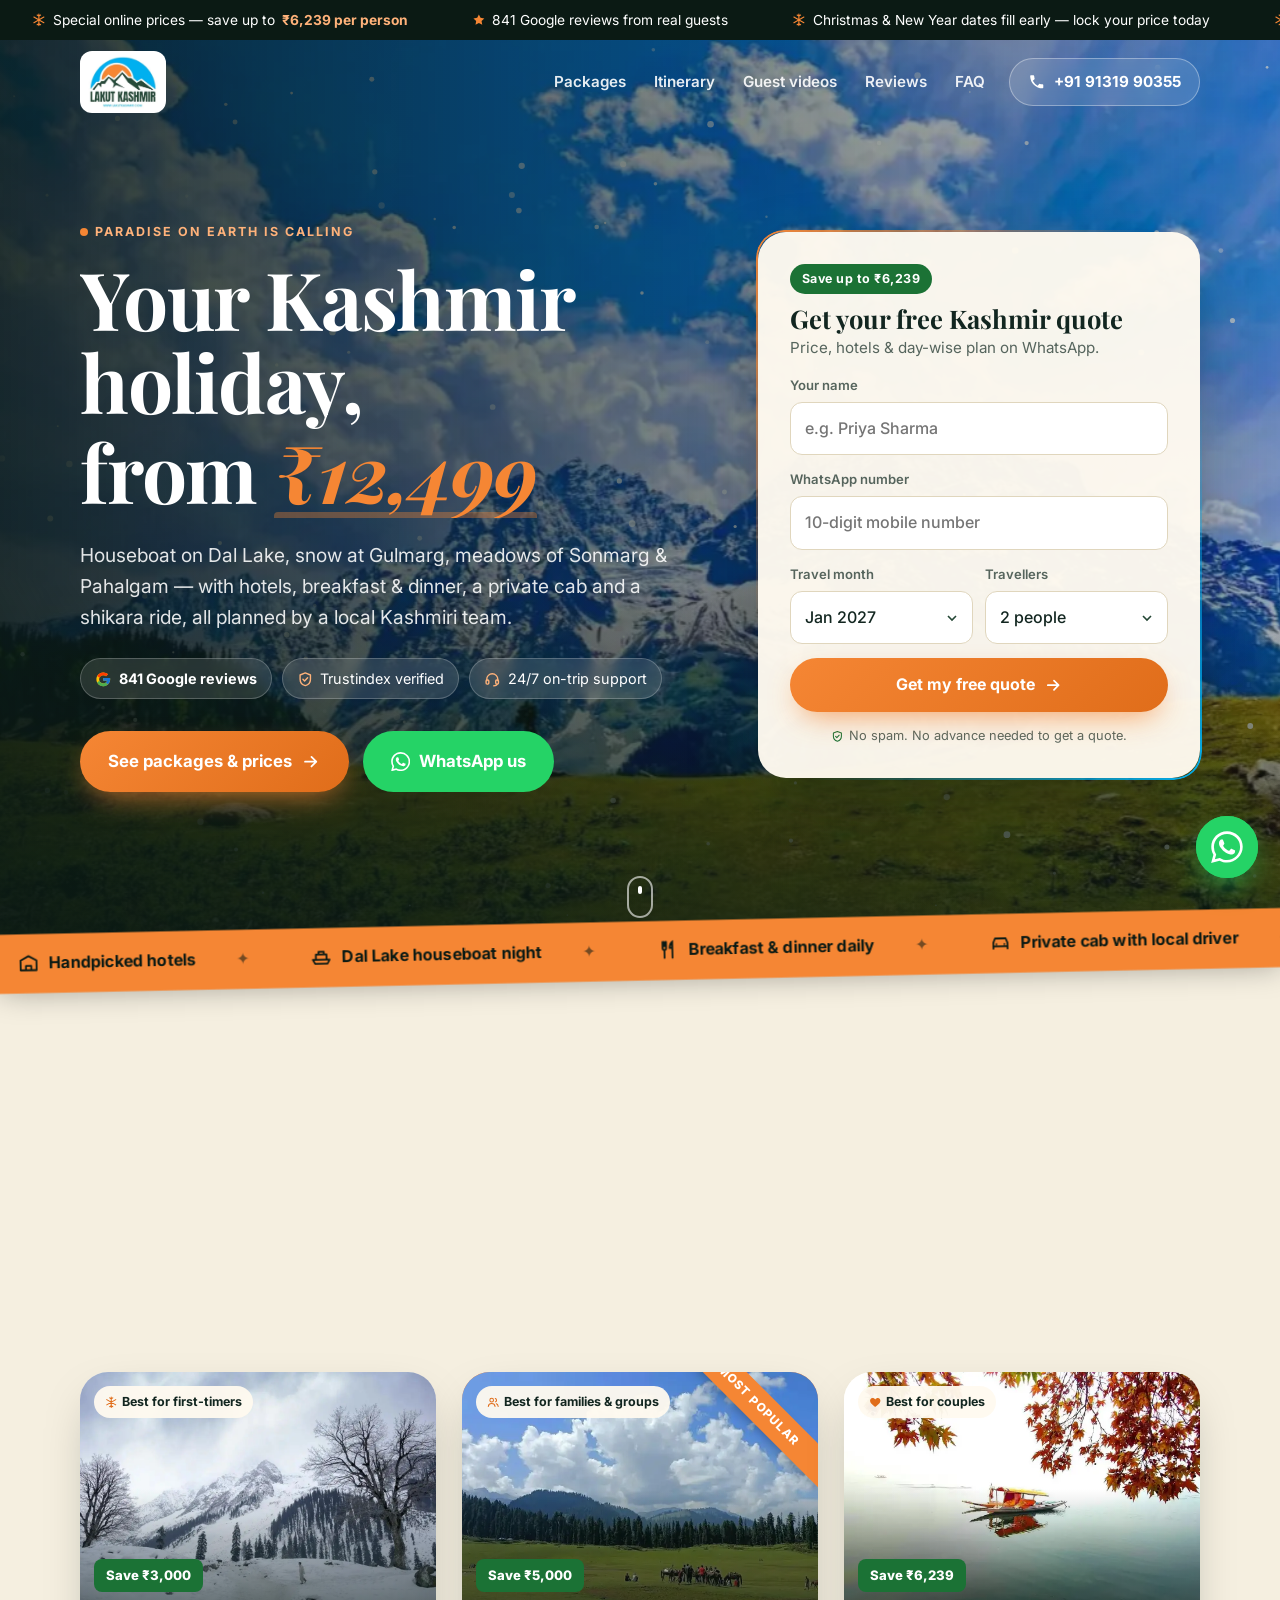
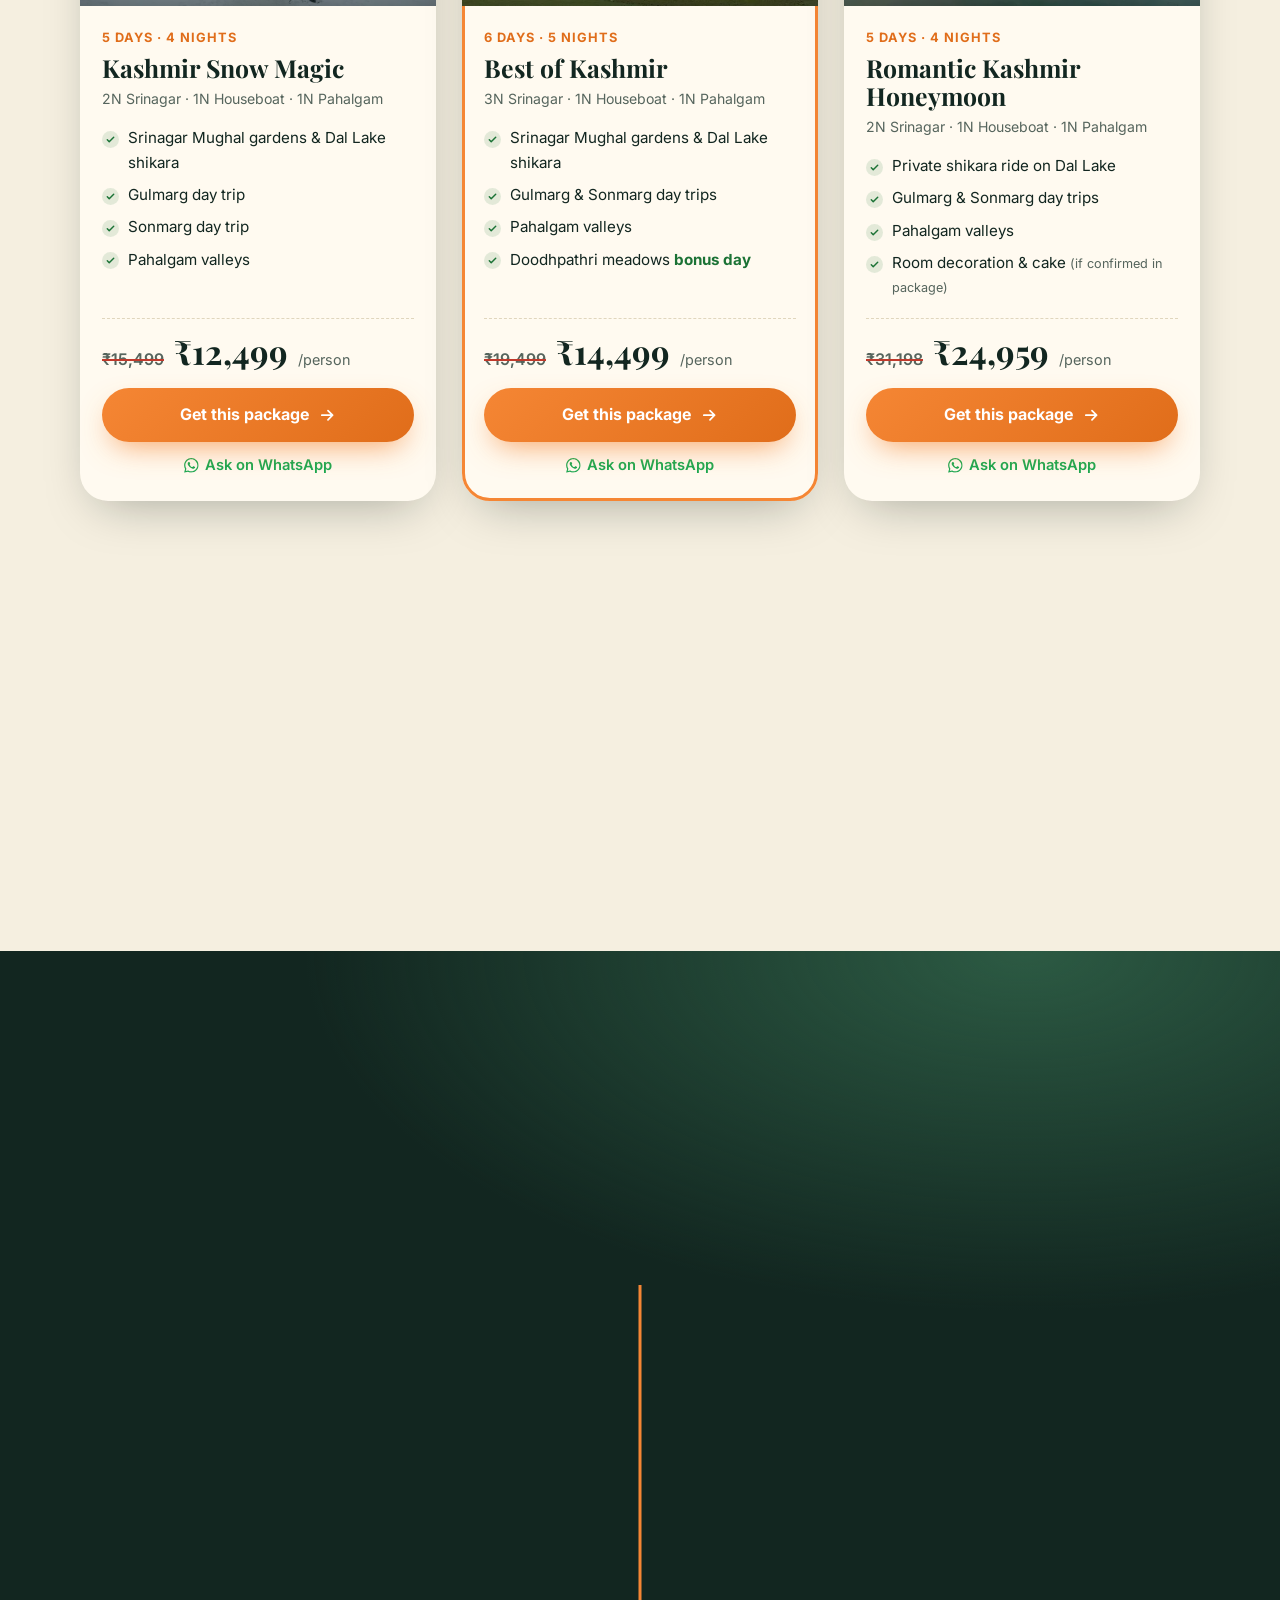
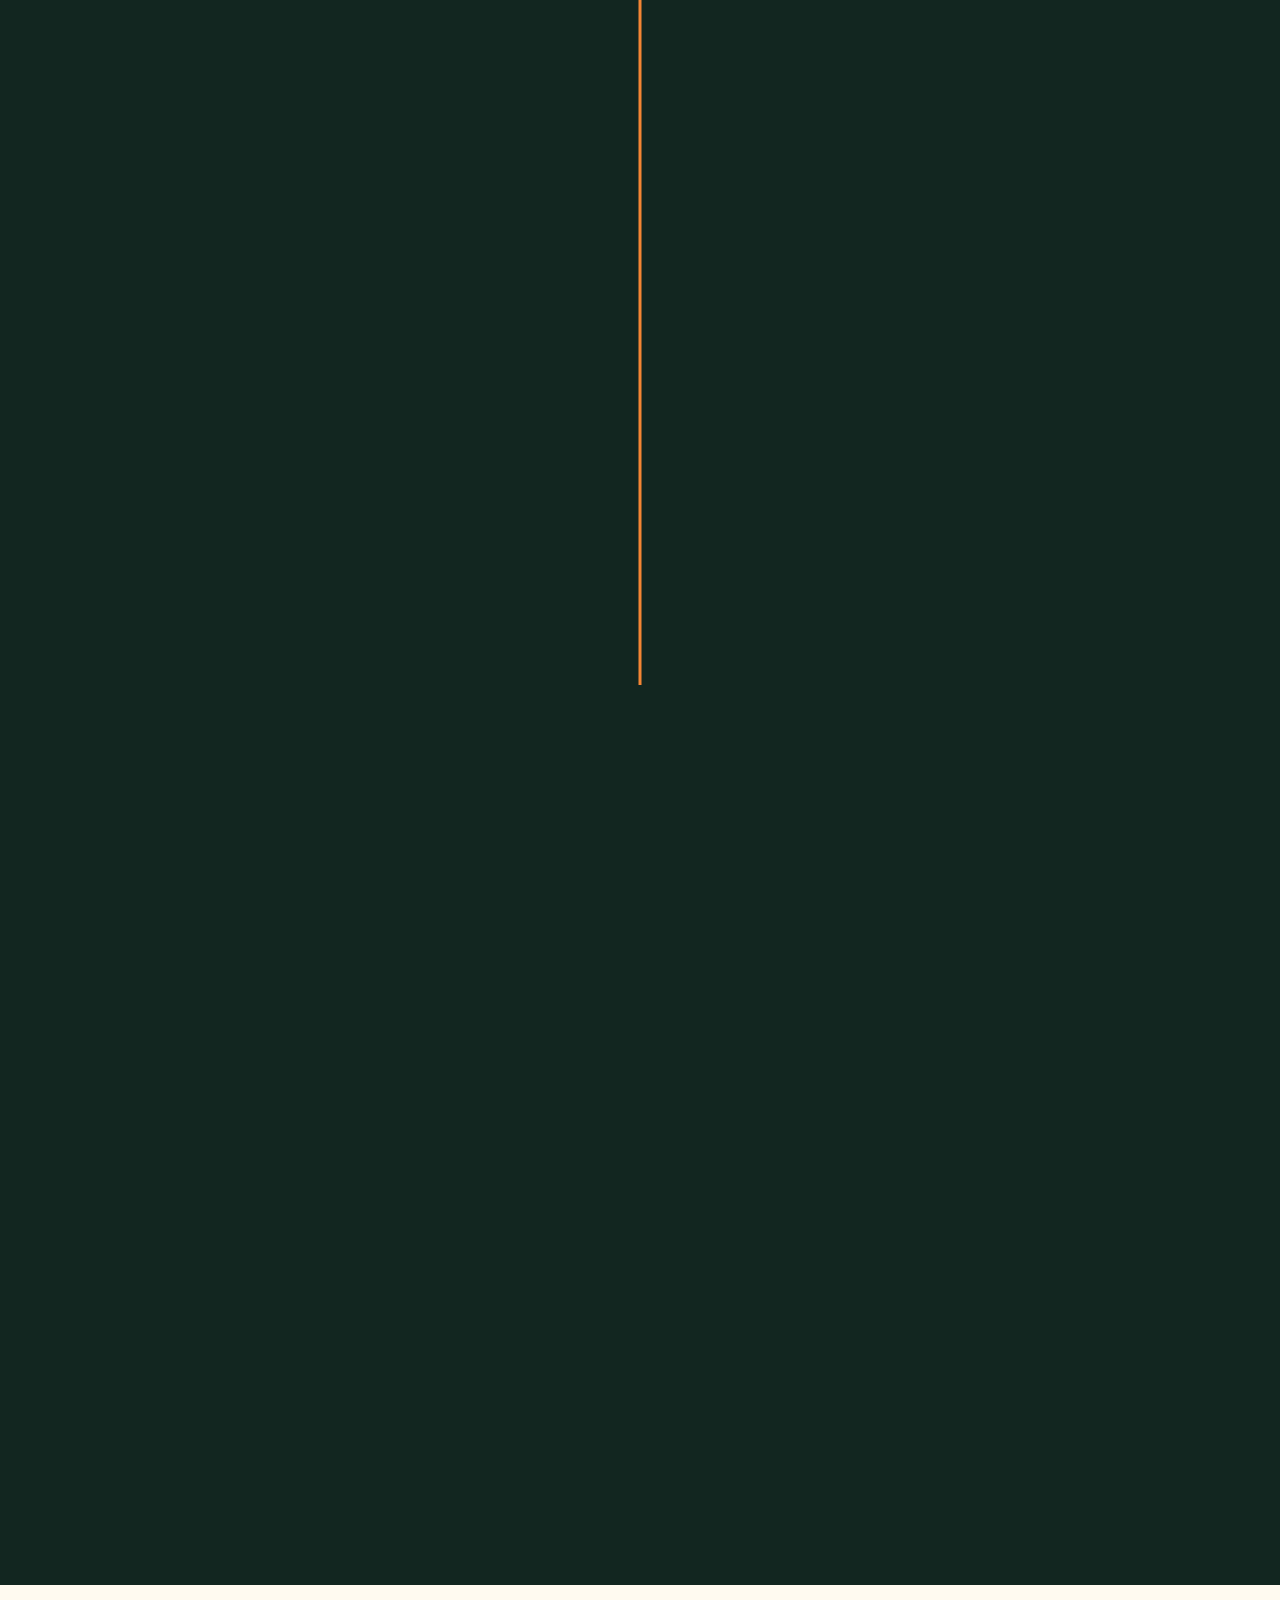
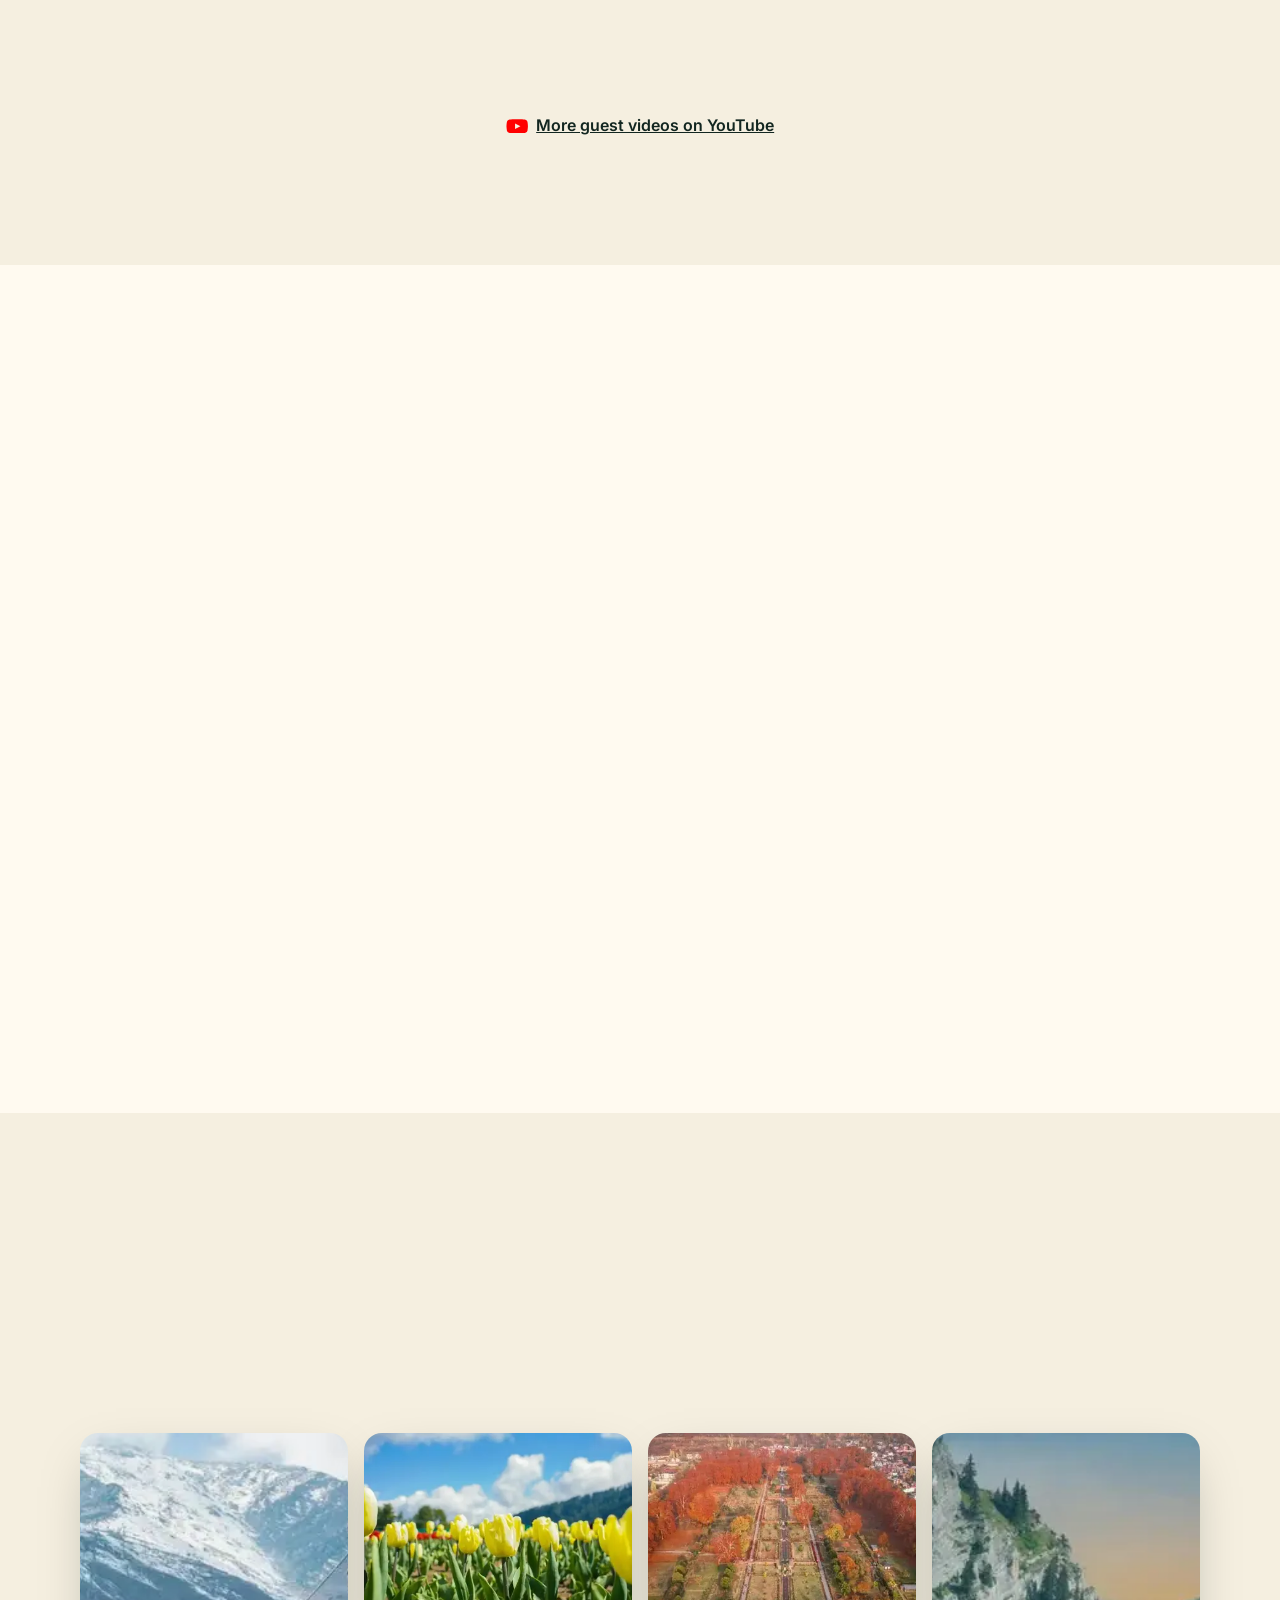
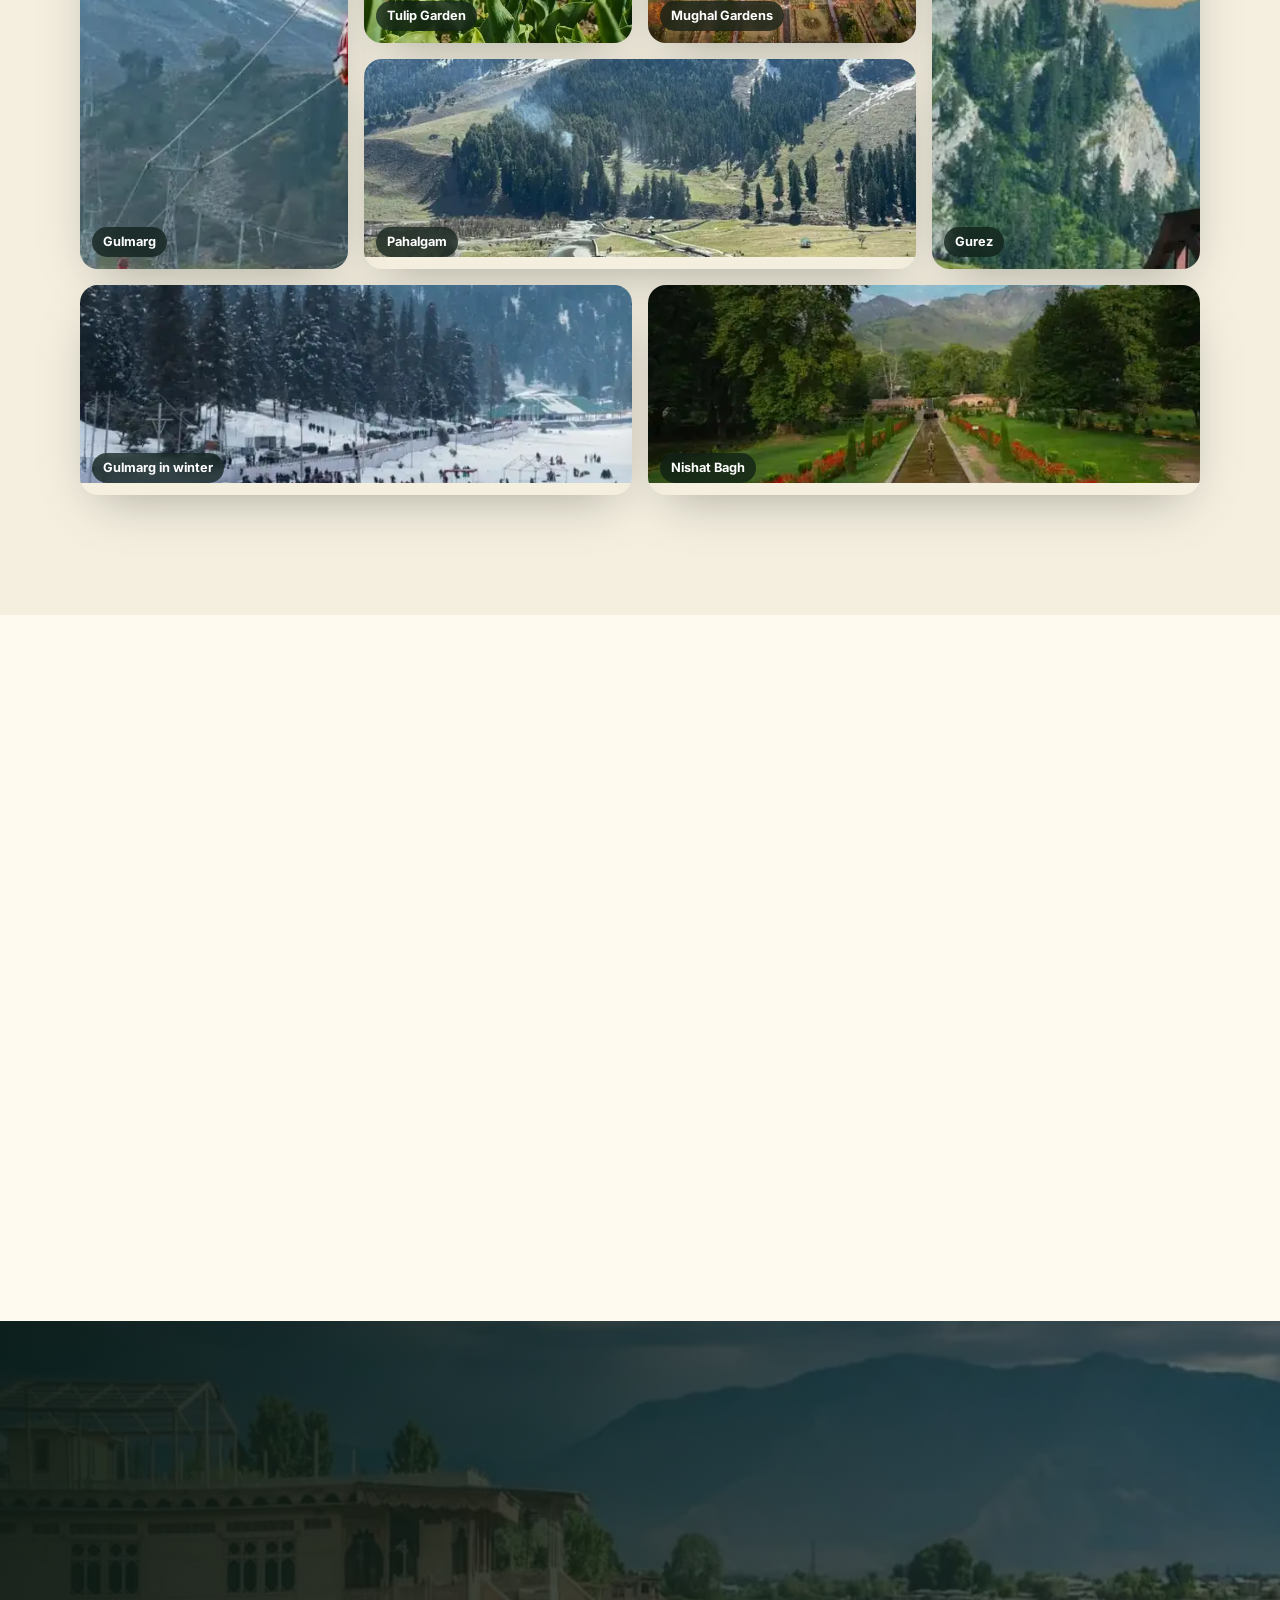
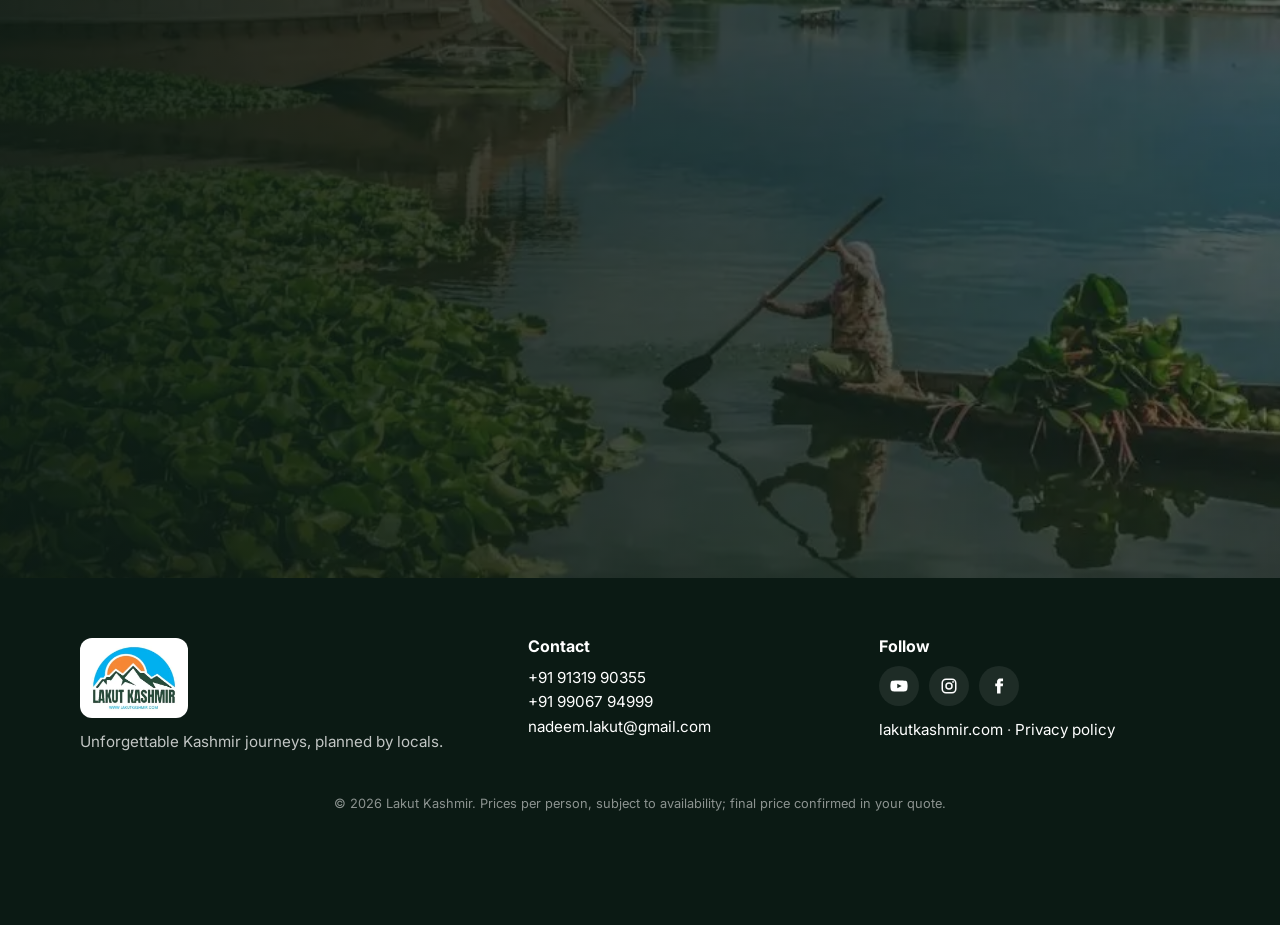
==== index.html @ e3aee2fd "Use absolute URL for social share image Co-Authored-By: Claude Opus 5.5 <noreply@anthropic.com>" ====
<!doctype html>
<html lang="en-IN">
<head>
  <meta charset="utf-8">
  <meta name="viewport" content="width=device-width, initial-scale=1, viewport-fit=cover">
  <title>Kashmir Tour Packages from ₹12,499 | Lakut Kashmir</title>
  <meta name="description" content="Kashmir tour packages from ₹12,499 per person: Srinagar, houseboat stay, Gulmarg, Sonmarg & Pahalgam with breakfast, dinner, private cab and shikara ride. 841 Google reviews. Get a free quote on WhatsApp.">
  <meta name="theme-color" content="#122620">
  <link rel="icon" href="assets/img/icon-512.png" type="image/png">
  <link rel="apple-touch-icon" href="assets/img/icon-512.png">

  <meta property="og:type" content="website">
  <meta property="og:title" content="Kashmir Tour Packages from ₹12,499 | Lakut Kashmir">
  <meta property="og:description" content="Houseboat stay, Gulmarg, Sonmarg & Pahalgam with a local Kashmiri team. Get your free quote on WhatsApp.">
  <meta property="og:url" content="https://nadeemlakut-hue.github.io/kashmir-tours/">
  <meta property="og:image" content="https://nadeemlakut-hue.github.io/kashmir-tours/assets/img/og-image.jpg">
  <meta name="twitter:card" content="summary_large_image">

  <link rel="preconnect" href="https://fonts.googleapis.com">
  <link rel="preconnect" href="https://fonts.gstatic.com" crossorigin>
  <link href="https://fonts.googleapis.com/css2?family=Inter:wght@400;500;600;700;800&family=Playfair+Display:ital,wght@0,600;0,700;1,600;1,700&display=swap" rel="stylesheet">
  <link rel="preload" as="image" href="assets/img/sonamarg-1.webp" fetchpriority="high">
  <link rel="stylesheet" href="assets/css/style.css">

  <script type="application/ld+json">
  {
    "@context": "https://schema.org",
    "@type": "TravelAgency",
    "name": "Lakut Kashmir",
    "url": "https://www.lakutkashmir.com/",
    "logo": "https://lakutkashmir.com/wp-content/uploads/2026/10/logo4.jpeg",
    "telephone": "+91-9131990355",
    "email": "nadeem.lakut@gmail.com",
    "areaServed": ["Kashmir", "Ladakh", "Jammu"],
    "address": { "@type": "PostalAddress", "addressLocality": "Srinagar", "addressRegion": "Jammu and Kashmir", "addressCountry": "IN" },
    "sameAs": ["https://youtube.com/@lakutkashmir", "https://instagram.com/lakutkashmirofficial", "https://www.facebook.com/share/1MXCtXVhKE/"],
    "makesOffer": [
      { "@type": "Offer", "name": "Kashmir Snow Magic – 5 Days / 4 Nights", "price": "12499", "priceCurrency": "INR" },
      { "@type": "Offer", "name": "Best of Kashmir Group Tour – 6 Days / 5 Nights", "price": "14499", "priceCurrency": "INR" },
      { "@type": "Offer", "name": "Romantic Kashmir Honeymoon Special – 5 Days / 4 Nights", "price": "24959", "priceCurrency": "INR" }
    ]
  }
  </script>

  <script src="assets/js/config.js"></script>
  <script>
    // Hide scroll-reveal elements only when animations will run; show them again if GSAP fails to load.
    if (!matchMedia("(prefers-reduced-motion: reduce)").matches) {
      document.documentElement.classList.add("anim");
      setTimeout(function () { if (!window.gsap) document.documentElement.classList.remove("anim"); }, 3500);
    }
  </script>
</head>
<body>
  <a class="skip" href="#packages">Skip to packages</a>

  <!-- Icon sprite -->
  <svg width="0" height="0" style="position:absolute" aria-hidden="true">
    <symbol id="i-wa" viewBox="0 0 24 24"><path fill="currentColor" d="M17.5 14.4c-.3-.1-1.8-.9-2-1-.3-.1-.5-.1-.7.1-.2.3-.8 1-.9 1.2-.2.2-.3.2-.6.1-.3-.1-1.3-.5-2.4-1.5-.9-.8-1.5-1.8-1.7-2.1-.2-.3 0-.5.1-.6l.4-.5c.2-.2.2-.3.3-.5.1-.2 0-.4 0-.5l-.9-2.2c-.2-.6-.5-.5-.7-.5h-.6c-.2 0-.5.1-.8.4-.3.3-1 1-1 2.5s1.1 2.9 1.2 3.1c.1.2 2.1 3.2 5.1 4.5.7.3 1.3.5 1.7.6.7.2 1.4.2 1.9.1.6-.1 1.8-.7 2-1.5.2-.7.2-1.3.2-1.5-.1-.1-.3-.2-.6-.3zM12 21.8c-1.8 0-3.5-.5-5-1.4l-.4-.2-3.7 1 1-3.6-.2-.4A9.8 9.8 0 0 1 2.2 12C2.2 6.6 6.6 2.2 12 2.2c2.6 0 5.1 1 6.9 2.9a9.7 9.7 0 0 1 2.9 6.9c0 5.4-4.4 9.8-9.8 9.8zm8.4-18.2A11.8 11.8 0 0 0 12 .1C5.5.1.2 5.4.2 11.9c0 2.1.5 4.1 1.6 5.9L.1 24l6.3-1.7c1.7.9 3.7 1.4 5.6 1.4 6.5 0 11.8-5.3 11.8-11.8 0-3.2-1.2-6.1-3.4-8.3z"/></symbol>
    <symbol id="i-phone" viewBox="0 0 24 24"><path fill="currentColor" d="M6.6 10.8a15.1 15.1 0 0 0 6.6 6.6l2.2-2.2c.3-.3.7-.4 1-.2 1.1.4 2.3.6 3.6.6.6 0 1 .4 1 1V20c0 .6-.4 1-1 1A17 17 0 0 1 3 4c0-.6.4-1 1-1h3.5c.6 0 1 .4 1 1 0 1.3.2 2.5.6 3.6.1.3 0 .7-.2 1l-2.3 2.2z"/></symbol>
    <symbol id="i-check" viewBox="0 0 24 24"><path fill="none" stroke="currentColor" stroke-width="2.6" stroke-linecap="round" stroke-linejoin="round" d="M5 12.5l4.2 4.2L19 7"/></symbol>
    <symbol id="i-x" viewBox="0 0 24 24"><path fill="none" stroke="currentColor" stroke-width="2.4" stroke-linecap="round" d="M6 6l12 12M18 6L6 18"/></symbol>
    <symbol id="i-arrow" viewBox="0 0 24 24"><path fill="none" stroke="currentColor" stroke-width="2.2" stroke-linecap="round" stroke-linejoin="round" d="M5 12h14M13 6l6 6-6 6"/></symbol>
    <symbol id="i-play" viewBox="0 0 24 24"><path fill="currentColor" d="M8 5.1v13.8c0 .8.9 1.3 1.6.8l10.4-6.9c.6-.4.6-1.2 0-1.6L9.6 4.3C8.9 3.8 8 4.3 8 5.1z"/></symbol>
    <symbol id="i-star" viewBox="0 0 24 24"><path fill="currentColor" d="M12 2.5l2.9 6 6.6.9-4.8 4.6 1.2 6.5L12 17.4l-5.9 3.1 1.2-6.5L2.5 9.4l6.6-.9z"/></symbol>
    <symbol id="i-shield" viewBox="0 0 24 24"><path fill="none" stroke="currentColor" stroke-width="2" stroke-linejoin="round" d="M12 2.8l7.5 3v6c0 4.6-3.2 8.2-7.5 9.4-4.3-1.2-7.5-4.8-7.5-9.4v-6z"/><path fill="none" stroke="currentColor" stroke-width="2" stroke-linecap="round" stroke-linejoin="round" d="M8.6 12l2.4 2.4 4.4-4.6"/></symbol>
    <symbol id="i-sliders" viewBox="0 0 24 24"><path fill="none" stroke="currentColor" stroke-width="2" stroke-linecap="round" d="M4 7h9M17 7h3M4 17h3M11 17h9"/><circle cx="15" cy="7" r="2.2" fill="none" stroke="currentColor" stroke-width="2"/><circle cx="9" cy="17" r="2.2" fill="none" stroke="currentColor" stroke-width="2"/></symbol>
    <symbol id="i-headset" viewBox="0 0 24 24"><path fill="none" stroke="currentColor" stroke-width="2" stroke-linecap="round" d="M4 14v-2a8 8 0 0 1 16 0v2"/><rect x="3" y="13" width="4" height="6" rx="1.5" fill="none" stroke="currentColor" stroke-width="2"/><rect x="17" y="13" width="4" height="6" rx="1.5" fill="none" stroke="currentColor" stroke-width="2"/><path fill="none" stroke="currentColor" stroke-width="2" stroke-linecap="round" d="M19 19c0 1.5-2 2.5-5 2.5"/></symbol>
    <symbol id="i-pin" viewBox="0 0 24 24"><path fill="none" stroke="currentColor" stroke-width="2" d="M12 21.5s-7-6.3-7-12a7 7 0 0 1 14 0c0 5.7-7 12-7 12z"/><circle cx="12" cy="9.5" r="2.6" fill="none" stroke="currentColor" stroke-width="2"/></symbol>
    <symbol id="i-hotel" viewBox="0 0 24 24"><path fill="none" stroke="currentColor" stroke-width="2" stroke-linecap="round" stroke-linejoin="round" d="M3 20V9l9-5 9 5v11M3 20h18M9 20v-5h6v5"/></symbol>
    <symbol id="i-boat" viewBox="0 0 24 24"><path fill="none" stroke="currentColor" stroke-width="2" stroke-linecap="round" stroke-linejoin="round" d="M2.5 15h19l-2.5 4.5h-14zM6 15V9h12v6M9 9V6h6v3"/></symbol>
    <symbol id="i-food" viewBox="0 0 24 24"><path fill="none" stroke="currentColor" stroke-width="2" stroke-linecap="round" d="M6 3v7a2 2 0 0 0 2 2v9M10 3v7a2 2 0 0 1-2 2M8 3v5M17 21V3c-2 1.5-3 4-3 7h3"/></symbol>
    <symbol id="i-car" viewBox="0 0 24 24"><path fill="none" stroke="currentColor" stroke-width="2" stroke-linecap="round" stroke-linejoin="round" d="M4 16V12l2-5h12l2 5v4M4 16h16M4 16v2.5M20 16v2.5"/><circle cx="7.5" cy="13.5" r="1" fill="currentColor"/><circle cx="16.5" cy="13.5" r="1" fill="currentColor"/></symbol>
    <symbol id="i-heart" viewBox="0 0 24 24"><path fill="currentColor" d="M12 21s-7.5-4.6-9.5-9.3C1 8 3.3 4 7.1 4c2 0 3.5 1.1 4.9 2.8C13.4 5.1 14.9 4 16.9 4 20.7 4 23 8 21.5 11.7 19.5 16.4 12 21 12 21z"/></symbol>
    <symbol id="i-snow" viewBox="0 0 24 24"><path fill="none" stroke="currentColor" stroke-width="2" stroke-linecap="round" d="M12 2v20M3.3 7l17.4 10M3.3 17L20.7 7M9 3.5l3 2 3-2M9 20.5l3-2 3 2"/></symbol>
    <symbol id="i-users" viewBox="0 0 24 24"><circle cx="9" cy="8" r="3.5" fill="none" stroke="currentColor" stroke-width="2"/><path fill="none" stroke="currentColor" stroke-width="2" stroke-linecap="round" d="M2.5 20c.6-3.6 3.2-5.5 6.5-5.5s5.9 1.9 6.5 5.5M16 4.7a3.5 3.5 0 0 1 0 6.6M18 14.8c2 .7 3.2 2.4 3.5 5.2"/></symbol>
    <symbol id="i-google" viewBox="0 0 48 48"><path fill="#FFC107" d="M43.6 20.5H42V20H24v8h11.3C33.7 32.7 29.2 36 24 36c-6.6 0-12-5.4-12-12s5.4-12 12-12c3.1 0 5.9 1.2 8 3.1l5.7-5.7C34 6.1 29.3 4 24 4 12.9 4 4 12.9 4 24s8.9 20 20 20 20-8.9 20-20c0-1.3-.1-2.4-.4-3.5z"/><path fill="#FF3D00" d="M6.3 14.7l6.6 4.8C14.7 15.1 19 12 24 12c3.1 0 5.9 1.2 8 3.1l5.7-5.7C34 6.1 29.3 4 24 4 16.3 4 9.7 8.3 6.3 14.7z"/><path fill="#4CAF50" d="M24 44c5.2 0 9.9-2 13.4-5.2l-6.2-5.2C29.2 35.1 26.7 36 24 36c-5.2 0-9.6-3.3-11.3-7.9l-6.5 5C9.5 39.6 16.2 44 24 44z"/><path fill="#1976D2" d="M43.6 20.5H42V20H24v8h11.3c-.8 2.2-2.2 4.2-4.1 5.6l6.2 5.2C37 39.2 44 34 44 24c0-1.3-.1-2.4-.4-3.5z"/></symbol>
    <symbol id="i-yt" viewBox="0 0 24 24"><path fill="currentColor" d="M23 7.2a3 3 0 0 0-2.1-2.1C19 4.6 12 4.6 12 4.6s-7 0-8.9.5A3 3 0 0 0 1 7.2 31 31 0 0 0 .5 12a31 31 0 0 0 .5 4.8 3 3 0 0 0 2.1 2.1c1.9.5 8.9.5 8.9.5s7 0 8.9-.5a3 3 0 0 0 2.1-2.1 31 31 0 0 0 .5-4.8 31 31 0 0 0-.5-4.8zM9.7 15V9l5.8 3z"/></symbol>
    <symbol id="i-ig" viewBox="0 0 24 24"><rect x="3" y="3" width="18" height="18" rx="5" fill="none" stroke="currentColor" stroke-width="2"/><circle cx="12" cy="12" r="4" fill="none" stroke="currentColor" stroke-width="2"/><circle cx="17.4" cy="6.6" r="1.2" fill="currentColor"/></symbol>
    <symbol id="i-fb" viewBox="0 0 24 24"><path fill="currentColor" d="M14 8.5V6.8c0-.8.5-1 .9-1h2.5V2h-3.4C10.2 2 9.4 4.8 9.4 6.6v1.9H7v3.9h2.4V22H14v-9.6h3.1l.4-3.9z"/></symbol>
  </svg>

  <!-- Offer ribbon -->
  <div class="ribbon" role="note">
    <div class="ribbon__track">
      <span><svg><use href="#i-snow"/></svg> Special online prices — save up to <b>₹6,239 per person</b></span>
      <span><svg><use href="#i-star"/></svg> 841 Google reviews from real guests</span>
      <span><svg><use href="#i-snow"/></svg> Christmas &amp; New Year dates fill early — lock your price today</span>
      <span aria-hidden="true"><svg><use href="#i-snow"/></svg> Special online prices — save up to <b>₹6,239 per person</b></span>
      <span aria-hidden="true"><svg><use href="#i-star"/></svg> 841 Google reviews from real guests</span>
      <span aria-hidden="true"><svg><use href="#i-snow"/></svg> Christmas &amp; New Year dates fill early — lock your price today</span>
    </div>
  </div>

  <header class="nav" id="top">
    <div class="wrap nav__in">
      <a class="nav__logo" href="#top" aria-label="Lakut Kashmir home"><img src="assets/img/logo.webp" alt="Lakut Kashmir" width="160" height="120"></a>
      <nav class="nav__links" aria-label="Sections">
        <a href="#packages">Packages</a>
        <a href="#journey">Itinerary</a>
        <a href="#stories">Guest videos</a>
        <a href="#reviews">Reviews</a>
        <a href="#faq">FAQ</a>
      </nav>
      <a class="btn btn--ghost nav__call" data-call href="tel:+919131990355"><svg><use href="#i-phone"/></svg><span data-phone-display>+91 91319 90355</span></a>
    </div>
  </header>

  <main>
    <!-- HERO -->
    <section class="hero" aria-labelledby="hero-title">
      <div class="hero__bg" aria-hidden="true">
        <img class="hero__slide is-on" src="assets/img/sonamarg-1.webp" alt="" fetchpriority="high" width="1150" height="722">
        <img class="hero__slide" data-src="assets/img/gulmarg-2.webp" alt="" width="1150" height="722">
        <img class="hero__slide" data-src="assets/img/houseboat-2.webp" alt="" width="690" height="433">
        <img class="hero__slide" data-src="assets/img/sonamarg-snow.webp" alt="" width="1150" height="722">
      </div>
      <canvas class="hero__snow" aria-hidden="true"></canvas>
      <div class="hero__shade" aria-hidden="true"></div>

      <div class="wrap hero__grid">
        <div class="hero__copy">
          <p class="eyebrow eyebrow--light" data-hero-eyebrow><span class="dot"></span> Paradise on Earth is calling</p>
          <h1 id="hero-title" class="hero__title">
            <span class="line"><span data-hero-line1>Your Kashmir holiday,</span></span>
            <span class="line"><span>from <em class="price-tick" data-price-from="15499" data-price-to="12499">₹12,499</em></span></span>
          </h1>
          <p class="hero__sub" data-hero-sub>Houseboat on Dal Lake, snow at Gulmarg, meadows of Sonmarg &amp; Pahalgam — with hotels, breakfast &amp; dinner, a private cab and a shikara ride, all planned by a local Kashmiri team.</p>

          <ul class="hero__chips">
            <li><svg class="g"><use href="#i-google"/></svg><b data-rating-text>841 Google reviews</b></li>
            <li><svg><use href="#i-shield"/></svg>Trustindex verified</li>
            <li><svg><use href="#i-headset"/></svg>24/7 on-trip support</li>
          </ul>

          <div class="hero__ctas">
            <a class="btn btn--primary btn--lg magnetic" href="#packages">See packages &amp; prices <svg><use href="#i-arrow"/></svg></a>
            <a class="btn btn--wa btn--lg magnetic" data-wa="Hi Lakut Kashmir! I'd like a quote for a Kashmir trip." href="https://wa.me/919131990355" target="_blank" rel="noopener"><svg><use href="#i-wa"/></svg> WhatsApp us</a>
          </div>
        </div>

        <form class="card-form lead-form" id="hero-form" novalidate data-source="hero">
          <div class="card-form__head">
            <span class="badge-save">Save up to ₹6,239</span>
            <h2>Get your free Kashmir quote</h2>
            <p>Price, hotels &amp; day-wise plan on WhatsApp.</p>
          </div>
          <label class="field"><span>Your name</span><input name="name" autocomplete="name" required placeholder="e.g. Priya Sharma"></label>
          <label class="field"><span>WhatsApp number</span><input name="phone" type="tel" inputmode="tel" autocomplete="tel" required placeholder="10-digit mobile number"></label>
          <div class="field-row">
            <label class="field"><span>Travel month</span><select name="month" data-months required></select></label>
            <label class="field"><span>Travellers</span>
              <select name="travellers" required>
                <option value="2">2 people</option><option value="1">Just me</option><option value="3-4">3–4 people</option><option value="5-8">5–8 people</option><option value="9+">9+ (group)</option>
              </select>
            </label>
          </div>
          <input type="hidden" name="package" value="Not sure yet">
          <label class="hp" aria-hidden="true">Leave empty<input name="company" tabindex="-1" autocomplete="off"></label>
          <button class="btn btn--primary btn--block magnetic" type="submit"><span>Get my free quote</span> <svg><use href="#i-arrow"/></svg></button>
          <p class="form-note"><svg><use href="#i-shield"/></svg> No spam. No advance needed to get a quote.</p>
          <p class="form-error" role="alert" hidden></p>
        </form>
      </div>

      <a class="hero__scroll" href="#trust" aria-label="Scroll down"><span></span></a>
    </section>

    <!-- TRUST MARQUEE -->
    <section class="trust" id="trust" aria-label="Why travellers trust us">
      <div class="trust__row">
        <div class="trust__track">
          <span><svg><use href="#i-hotel"/></svg>Handpicked hotels</span>
          <span><svg><use href="#i-boat"/></svg>Dal Lake houseboat night</span>
          <span><svg><use href="#i-food"/></svg>Breakfast &amp; dinner daily</span>
          <span><svg><use href="#i-car"/></svg>Private cab with local driver</span>
          <span><svg><use href="#i-boat"/></svg>1-hour shikara ride</span>
          <span><svg><use href="#i-shield"/></svg>Tolls, parking &amp; driver costs covered</span>
          <span><svg><use href="#i-sliders"/></svg>Fully customisable</span>
          <span><svg><use href="#i-headset"/></svg>24/7 support</span>
        </div>
      </div>
    </section>

    <!-- PACKAGES -->
    <section class="section packages" id="packages" aria-labelledby="pk-title">
      <div class="wrap">
        <div class="section__head" data-reveal>
          <p class="eyebrow">Handcrafted packages</p>
          <h2 id="pk-title" class="h2">Pick your Kashmir. <em>We handle the rest.</em></h2>
          <p class="lead">Prices are per person. Every package can be stretched, shrunk or upgraded to fit your dates and budget.</p>
        </div>

        <div class="pk-grid">
          <article class="pk" data-pkg="snow" data-tilt>
            <div class="pk__media">
              <img src="assets/img/sonamarg-snow-sm.webp" srcset="assets/img/sonamarg-snow-sm.webp 640w, assets/img/sonamarg-snow.webp 1150w" sizes="(max-width: 760px) 92vw, 380px" alt="Snow-covered Sonmarg valley" loading="lazy" width="640" height="402">
              <span class="pk__tag"><svg><use href="#i-snow"/></svg> Best for first-timers</span>
              <span class="pk__save">Save ₹3,000</span>
            </div>
            <div class="pk__body">
              <p class="pk__dur">5 Days · 4 Nights</p>
              <h3>Kashmir Snow Magic</h3>
              <p class="pk__stay">2N Srinagar · 1N Houseboat · 1N Pahalgam</p>
              <ul class="pk__hi">
                <li>Srinagar Mughal gardens &amp; Dal Lake shikara</li>
                <li>Gulmarg day trip</li>
                <li>Sonmarg day trip</li>
                <li>Pahalgam valleys</li>
              </ul>
              <div class="pk__price">
                <span class="was">₹15,499</span>
                <span class="now">₹12,499</span><span class="per">/person</span>
              </div>
              <button class="btn btn--primary btn--block" data-pick="Kashmir Snow Magic (5D/4N) – ₹12,499">Get this package <svg><use href="#i-arrow"/></svg></button>
              <a class="pk__wa" data-wa="Hi! I'm interested in the Kashmir Snow Magic package (5D/4N, ₹12,499/person). Please share details." href="https://wa.me/919131990355" target="_blank" rel="noopener"><svg><use href="#i-wa"/></svg> Ask on WhatsApp</a>
            </div>
          </article>

          <article class="pk pk--hot" data-pkg="group" data-tilt>
            <div class="pk__ribbon">Most popular</div>
            <div class="pk__media">
              <img src="assets/img/doodhpathri-1-sm.webp" srcset="assets/img/doodhpathri-1-sm.webp 640w, assets/img/doodhpathri-1.webp 1150w" sizes="(max-width: 760px) 92vw, 380px" alt="Green meadows of Doodhpathri" loading="lazy" width="640" height="402">
              <span class="pk__tag"><svg><use href="#i-users"/></svg> Best for families &amp; groups</span>
              <span class="pk__save">Save ₹5,000</span>
            </div>
            <div class="pk__body">
              <p class="pk__dur">6 Days · 5 Nights</p>
              <h3>Best of Kashmir</h3>
              <p class="pk__stay">3N Srinagar · 1N Houseboat · 1N Pahalgam</p>
              <ul class="pk__hi">
                <li>Srinagar Mughal gardens &amp; Dal Lake shikara</li>
                <li>Gulmarg &amp; Sonmarg day trips</li>
                <li>Pahalgam valleys</li>
                <li>Doodhpathri meadows <b>bonus day</b></li>
              </ul>
              <div class="pk__price">
                <span class="was">₹19,499</span>
                <span class="now">₹14,499</span><span class="per">/person</span>
              </div>
              <button class="btn btn--primary btn--block" data-pick="Best of Kashmir (6D/5N) – ₹14,499">Get this package <svg><use href="#i-arrow"/></svg></button>
              <a class="pk__wa" data-wa="Hi! I'm interested in the Best of Kashmir package (6D/5N, ₹14,499/person). Please share details." href="https://wa.me/919131990355" target="_blank" rel="noopener"><svg><use href="#i-wa"/></svg> Ask on WhatsApp</a>
            </div>
          </article>

          <article class="pk" data-pkg="honeymoon" data-tilt>
            <div class="pk__media">
              <img src="assets/img/srinagar-autumn-sm.webp" srcset="assets/img/srinagar-autumn-sm.webp 640w, assets/img/srinagar-autumn.webp 1150w" sizes="(max-width: 760px) 92vw, 380px" alt="Shikara on a calm Dal Lake under chinar leaves" loading="lazy" width="640" height="402">
              <span class="pk__tag"><svg><use href="#i-heart"/></svg> Best for couples</span>
              <span class="pk__save">Save ₹6,239</span>
            </div>
            <div class="pk__body">
              <p class="pk__dur">5 Days · 4 Nights</p>
              <h3>Romantic Kashmir Honeymoon</h3>
              <p class="pk__stay">2N Srinagar · 1N Houseboat · 1N Pahalgam</p>
              <ul class="pk__hi">
                <li>Private shikara ride on Dal Lake</li>
                <li>Gulmarg &amp; Sonmarg day trips</li>
                <li>Pahalgam valleys</li>
                <li>Room decoration &amp; cake <small>(if confirmed in package)</small></li>
              </ul>
              <div class="pk__price">
                <span class="was">₹31,198</span>
                <span class="now">₹24,959</span><span class="per">/person</span>
              </div>
              <button class="btn btn--primary btn--block" data-pick="Romantic Kashmir Honeymoon (5D/4N) – ₹24,959">Get this package <svg><use href="#i-arrow"/></svg></button>
              <a class="pk__wa" data-wa="Hi! I'm interested in the Romantic Kashmir Honeymoon package (5D/4N, ₹24,959/person). Please share details." href="https://wa.me/919131990355" target="_blank" rel="noopener"><svg><use href="#i-wa"/></svg> Ask on WhatsApp</a>
            </div>
          </article>
        </div>

        <div class="incl" data-reveal>
          <div class="incl__col">
            <h3><svg class="ok"><use href="#i-check"/></svg> Included in every package</h3>
            <ul>
              <li>Meet &amp; greet at Srinagar airport</li>
              <li>Hotel &amp; houseboat stays (standard room)</li>
              <li>Daily breakfast and dinner</li>
              <li>Private sedan cab for pick-up, drop &amp; sightseeing</li>
              <li>One-hour shikara ride on Dal Lake</li>
              <li>Toll taxes, parking &amp; driver allowances</li>
            </ul>
          </div>
          <div class="incl__col incl__col--no">
            <h3><svg class="no"><use href="#i-x"/></svg> Not included</h3>
            <ul>
              <li>Flights / train to Srinagar</li>
              <li>Lunch</li>
              <li>Gulmarg Gondola &amp; pony rides</li>
              <li>Local union cabs (Pahalgam, Gulmarg, Sonmarg)</li>
              <li>Entry tickets for gardens &amp; sights</li>
            </ul>
          </div>
          <div class="incl__cta">
            <p>Want a different hotel, extra days or Leh / Vaishno Devi added?</p>
            <button class="btn btn--dark" data-pick="Custom Kashmir trip">Build my custom trip <svg><use href="#i-arrow"/></svg></button>
          </div>
        </div>
      </div>
    </section>

    <!-- JOURNEY -->
    <section class="section journey" id="journey" aria-labelledby="jr-title">
      <div class="wrap">
        <div class="section__head section__head--light" data-reveal>
          <p class="eyebrow eyebrow--light">Your days in paradise</p>
          <h2 id="jr-title" class="h2">A day-by-day taste of <em>your trip</em></h2>
          <p class="lead">The Snow Magic route. Best of Kashmir adds a full day in the Doodhpathri meadows.</p>
        </div>

        <div class="route">
          <svg class="route__line" viewBox="0 0 10 1000" preserveAspectRatio="none" aria-hidden="true"><path d="M5 0 V1000"/></svg>
          <ol class="route__list">
          <li class="stop" data-reveal>
            <div class="stop__img"><img src="assets/img/shikara-1-sm.webp" alt="Colourful shikaras on Dal Lake" loading="lazy" width="640" height="402"></div>
            <div class="stop__txt"><span class="stop__day">Day 1</span><h3>Arrive in Srinagar</h3><p>Airport pick-up, then Shalimar &amp; Nishat Bagh, Hazratbal, Pari Mahal, Shankaracharya Temple and a sunset shikara ride on Dal Lake.</p></div>
          </li>
          <li class="stop" data-reveal>
            <div class="stop__img"><img src="assets/img/sonamarg-river-sm.webp" alt="Sonmarg valley and river" loading="lazy" width="623" height="391"></div>
            <div class="stop__txt"><span class="stop__day">Day 2</span><h3>Sonmarg — Meadow of Gold</h3><p>Alpine meadows, the Sindh river and an optional pony ride or trek up to Thajiwas Glacier.</p></div>
          </li>
          <li class="stop" data-reveal>
            <div class="stop__img"><img src="assets/img/gulmarg-1-sm.webp" alt="Gulmarg Gondola above snowy peaks" loading="lazy" width="640" height="402"></div>
            <div class="stop__txt"><span class="stop__day">Day 3</span><h3>Gulmarg — Meadow of Flowers</h3><p>Snow play, skiing in season and the famous Gulmarg Gondola, one of the highest cable cars in the world.</p></div>
          </li>
          <li class="stop" data-reveal>
            <div class="stop__img"><img src="assets/img/pahalgam-1-sm.webp" alt="Lidder river in Pahalgam" loading="lazy" width="640" height="402"></div>
            <div class="stop__txt"><span class="stop__day">Day 4</span><h3>Pahalgam — Valley of Shepherds</h3><p>Aru Valley, Baisaran, Chandanwari and the rushing Lidder river through pine forests.</p></div>
          </li>
          <li class="stop" data-reveal>
            <div class="stop__img"><img src="assets/img/houseboat-1-sm.webp" alt="Houseboat on Dal Lake" loading="lazy" width="640" height="402"></div>
            <div class="stop__txt"><span class="stop__day">Day 5</span><h3>Fly home with memories</h3><p>Drop at Srinagar airport or railway station, with a camera roll full of Kashmir.</p></div>
          </li>
          </ol>
        </div>

        <div class="center" data-reveal>
          <button class="btn btn--primary btn--lg magnetic" data-pick="Kashmir Snow Magic (5D/4N) – ₹12,499">Send me this itinerary <svg><use href="#i-arrow"/></svg></button>
        </div>
      </div>
    </section>

    <!-- WHY US -->
    <section class="section why" aria-labelledby="why-title">
      <div class="wrap why__grid">
        <div class="why__intro" data-reveal>
          <p class="eyebrow">Why Lakut Kashmir</p>
          <h2 id="why-title" class="h2">Travel with locals who <em>call Kashmir home</em></h2>
          <p class="lead">You deal directly with our Kashmiri team, from the first WhatsApp to the airport drop. Guests keep mentioning our drivers and trip managers by name in their reviews.</p>
          <div class="stats">
            <div class="stat"><b data-count="841">841</b><span>Google reviews</span></div>
            <div class="stat"><b data-count="24" data-suffix="/7">24/7</b><span>On-trip support</span></div>
            <div class="stat"><b data-count="100" data-suffix="%">100%</b><span>Customisable</span></div>
          </div>
        </div>
        <div class="why__cards">
          <div class="feat" data-reveal><svg><use href="#i-shield"/></svg><h3>Trusted &amp; safe</h3><p>Verified Google reviews, experienced drivers and a team that checks in with you every day.</p></div>
          <div class="feat" data-reveal><svg><use href="#i-sliders"/></svg><h3>Made for your budget</h3><p>Change hotels, add nights, add Leh-Ladakh or Vaishno Devi. We shape it around you.</p></div>
          <div class="feat" data-reveal><svg><use href="#i-headset"/></svg><h3>24/7 support</h3><p>A real person on WhatsApp and phone throughout your trip, not a call centre.</p></div>
          <div class="feat" data-reveal><svg><use href="#i-pin"/></svg><h3>Local experts</h3><p>Hidden spots, the best Wazwan, and timing that dodges the crowds.</p></div>
        </div>
      </div>
    </section>

    <!-- VIDEO STORIES -->
    <section class="section stories" id="stories" aria-labelledby="st-title">
      <div class="wrap">
        <div class="section__head" data-reveal>
          <p class="eyebrow">Real guests. Real smiles.</p>
          <h2 id="st-title" class="h2">Hear it from <em>our travellers</em></h2>
          <p class="lead">Unscripted videos from families, couples and groups who explored Kashmir with us.</p>
        </div>

        <div class="stories__layout">
          <div class="yt yt--wide" data-reveal data-yt="lxdvEDWxbGA" data-title="Honeymoon couple share their experience about Lakut Kashmir">
            <img src="https://i.ytimg.com/vi/lxdvEDWxbGA/hqdefault.jpg" alt="" loading="lazy" width="480" height="360">
            <button class="yt__play" aria-label="Play: Honeymoon couple share their experience"><svg><use href="#i-play"/></svg></button>
            <span class="yt__cap">Honeymoon couple share their experience</span>
          </div>
          <div class="shorts" data-reveal>
            <div class="shorts__rail" tabindex="0" aria-label="Guest video shorts">
              <div class="yt yt--short" data-yt="LBYsJhez-vQ" data-title="From Dubai to Kashmir"><img src="https://i.ytimg.com/vi/LBYsJhez-vQ/hqdefault.jpg" alt="" loading="lazy" width="480" height="360"><button class="yt__play" aria-label="Play: From Dubai to Kashmir"><svg><use href="#i-play"/></svg></button><span class="yt__cap">From Dubai to Kashmir</span></div>
              <div class="yt yt--short" data-yt="qekX2LD6jhA" data-title="Mother &amp; daughter duo"><img src="https://i.ytimg.com/vi/qekX2LD6jhA/hqdefault.jpg" alt="" loading="lazy" width="480" height="360"><button class="yt__play" aria-label="Play: Mother and daughter duo"><svg><use href="#i-play"/></svg></button><span class="yt__cap">Mother &amp; daughter duo</span></div>
              <div class="yt yt--short" data-yt="dQXbhtuzZz0" data-title="A beautiful couple"><img src="https://i.ytimg.com/vi/dQXbhtuzZz0/hqdefault.jpg" alt="" loading="lazy" width="480" height="360"><button class="yt__play" aria-label="Play: A beautiful couple"><svg><use href="#i-play"/></svg></button><span class="yt__cap">A beautiful couple</span></div>
              <div class="yt yt--short" data-yt="Ub9thqW31sM" data-title="A wonderful family"><img src="https://i.ytimg.com/vi/Ub9thqW31sM/hqdefault.jpg" alt="" loading="lazy" width="480" height="360"><button class="yt__play" aria-label="Play: A wonderful family"><svg><use href="#i-play"/></svg></button><span class="yt__cap">A wonderful family</span></div>
              <div class="yt yt--short" data-yt="2FzlOohPwyo" data-title="East or West, Lakut Kashmir is the best"><img src="https://i.ytimg.com/vi/2FzlOohPwyo/hqdefault.jpg" alt="" loading="lazy" width="480" height="360"><button class="yt__play" aria-label="Play: East or West, Lakut Kashmir is the best"><svg><use href="#i-play"/></svg></button><span class="yt__cap">“East or West…”</span></div>
              <div class="yt yt--short" data-yt="P5m0EWs5BmY" data-title="Your Kashmir trip planner"><img src="https://i.ytimg.com/vi/P5m0EWs5BmY/hqdefault.jpg" alt="" loading="lazy" width="480" height="360"><button class="yt__play" aria-label="Play: Your Kashmir trip planner"><svg><use href="#i-play"/></svg></button><span class="yt__cap">Your trip planner</span></div>
            </div>
            <div class="shorts__nav">
              <button class="circle" data-rail="-1" aria-label="Previous videos"><svg style="transform:scaleX(-1)"><use href="#i-arrow"/></svg></button>
              <button class="circle" data-rail="1" aria-label="Next videos"><svg><use href="#i-arrow"/></svg></button>
            </div>
          </div>
        </div>

        <div class="yt-row" data-reveal>
          <div class="yt" data-yt="R30qMjcTiL4" data-title="A group of doctors visited Kashmir"><img src="https://i.ytimg.com/vi/R30qMjcTiL4/hqdefault.jpg" alt="" loading="lazy" width="480" height="360"><button class="yt__play" aria-label="Play: A group of doctors visited Kashmir"><svg><use href="#i-play"/></svg></button><span class="yt__cap">A group of doctors</span></div>
          <div class="yt" data-yt="UmJciQyTePM" data-title="A couple from UP"><img src="https://i.ytimg.com/vi/UmJciQyTePM/hqdefault.jpg" alt="" loading="lazy" width="480" height="360"><button class="yt__play" aria-label="Play: A couple from UP"><svg><use href="#i-play"/></svg></button><span class="yt__cap">A couple from UP</span></div>
          <div class="yt" data-yt="JnScxsCM480" data-title="Guests from Punjab"><img src="https://i.ytimg.com/vi/JnScxsCM480/hqdefault.jpg" alt="" loading="lazy" width="480" height="360"><button class="yt__play" aria-label="Play: Guests from Punjab"><svg><use href="#i-play"/></svg></button><span class="yt__cap">Guests from Punjab</span></div>
          <div class="yt" data-yt="KUA-nk5nl00" data-title="Gujarati guests"><img src="https://i.ytimg.com/vi/KUA-nk5nl00/hqdefault.jpg" alt="" loading="lazy" width="480" height="360"><button class="yt__play" aria-label="Play: Gujarati guests"><svg><use href="#i-play"/></svg></button><span class="yt__cap">Gujarati guests</span></div>
        </div>
        <p class="center"><a class="link" href="https://youtube.com/@lakutkashmir" target="_blank" rel="noopener"><svg><use href="#i-yt"/></svg> More guest videos on YouTube</a></p>
      </div>
    </section>

    <!-- REVIEWS -->
    <section class="section reviews" id="reviews" aria-labelledby="rv-title">
      <div class="wrap">
        <div class="section__head" data-reveal>
          <p class="eyebrow">Google reviews</p>
          <h2 id="rv-title" class="h2"><span data-rating-head>841 travellers</span> have <em>reviewed us</em></h2>
          <div class="g-badge"><svg><use href="#i-google"/></svg><span><b data-rating-text>841 Google reviews</b> · Trustindex verified</span></div>
        </div>
      </div>
      <div class="rv-marquee" data-reveal>
        <div class="rv-track">
          <figure class="rv"><blockquote>Our trip was fantastic and our driver Adil Bhat was really very cooperative… Pahalgam, Doodhpathri, and the Shikara ride were the highlights of our trip. Special thanks to Mrs. Gulshan for the excellent arrangements.</blockquote><figcaption><span class="av">S</span><b>Sai Shinde</b><svg><use href="#i-google"/></svg></figcaption></figure>
          <figure class="rv"><blockquote>I recently completed a 6 Nights &amp; 7 Days Kashmir tour with Lakut Kashmir and the entire experience was wonderful from start to finish. The hotels were excellent, clean, and very comfortable.</blockquote><figcaption><span class="av">V</span><b>Vipul Magdum</b><svg><use href="#i-google"/></svg></figcaption></figure>
          <figure class="rv"><blockquote>We had the best experience in Kashmir because of the Lakut Kashmir tour package of 8 days… Mr. Amir was our driver. This man is so nice in behavior, punctual, and took us around Kashmir very well.</blockquote><figcaption><span class="av">P</span><b>Punit Khater</b><svg><use href="#i-google"/></svg></figcaption></figure>
          <figure class="rv"><blockquote>They handled everything perfectly, and my experience with them was truly excellent. I really appreciate their professionalism and the seamless arrangements they made. I highly recommend them!</blockquote><figcaption><span class="av">A</span><b>Anupama Shukla</b><svg><use href="#i-google"/></svg></figcaption></figure>
          <figure class="rv"><blockquote>Excellent tour… with the help of Tawseefa, the manager, who took care of us by calling daily. We travelled from 23rd Sep to 30th Sep visiting Srinagar, Pahalgam, Sonamarg, Gulmarg.</blockquote><figcaption><span class="av">P</span><b>Pichumani N</b><svg><use href="#i-google"/></svg></figcaption></figure>
          <figure class="rv"><blockquote>The service is very good… all the staff members are very kind and honest, the guide is very helpful and all the hotel rooms are very comfortable.</blockquote><figcaption><span class="av">D</span><b>D K Singh</b><svg><use href="#i-google"/></svg></figcaption></figure>
          <figure class="rv"><blockquote>It was a very good experience with a master driver, Mr Amir, and amazing management by Nusrat ma'am.</blockquote><figcaption><span class="av">S</span><b>Subham Pandey</b><svg><use href="#i-google"/></svg></figcaption></figure>
        </div>
      </div>
      <div class="wrap center rv-links" data-reveal>
        <a class="btn btn--ghost-dark" data-reviews-link href="https://search.google.com/local/reviews?placeid=ChIJUSAjZw4J4TgRH3Wl72_5TY4" target="_blank" rel="noopener"><svg><use href="#i-google"/></svg> Read all reviews on Google</a>
      </div>
    </section>

    <!-- GALLERY -->
    <section class="section gallery" aria-labelledby="gl-title">
      <div class="wrap">
        <div class="section__head" data-reveal>
          <p class="eyebrow">Every season is magic</p>
          <h2 id="gl-title" class="h2">Snow in winter. Tulips in spring. <em>Gold in autumn.</em></h2>
        </div>
        <div class="gl">
          <figure class="gl__i gl__i--tall" data-parallax="-30"><img src="assets/img/gulmarg-2-sm.webp" alt="Gulmarg Gondola cable car" loading="lazy" width="640" height="402"><figcaption>Gulmarg</figcaption></figure>
          <figure class="gl__i" data-parallax="20"><img src="assets/img/tulip-1-sm.webp" alt="Tulip garden in Srinagar" loading="lazy" width="640" height="402"><figcaption>Tulip Garden</figcaption></figure>
          <figure class="gl__i" data-parallax="-15"><img src="assets/img/mughal-autumn-sm.webp" alt="Mughal garden in autumn" loading="lazy" width="640" height="402"><figcaption>Mughal Gardens</figcaption></figure>
          <figure class="gl__i gl__i--tall" data-parallax="30"><img src="assets/img/gurez-1-sm.webp" alt="Gurez valley" loading="lazy" width="640" height="402"><figcaption>Gurez</figcaption></figure>
          <figure class="gl__i gl__i--wide" data-parallax="25"><img src="assets/img/pahalgam-2-sm.webp" alt="Pahalgam valley" loading="lazy" width="640" height="402"><figcaption>Pahalgam</figcaption></figure>
          <figure class="gl__i gl__i--wide" data-parallax="-20"><img src="assets/img/gulmarg-snow-sm.webp" alt="Snowy Gulmarg slopes" loading="lazy" width="640" height="401"><figcaption>Gulmarg in winter</figcaption></figure>
          <figure class="gl__i gl__i--wide" data-parallax="-10"><img src="assets/img/nishat-1-sm.webp" alt="Nishat Bagh" loading="lazy" width="640" height="402"><figcaption>Nishat Bagh</figcaption></figure>
        </div>
      </div>
    </section>

    <!-- FAQ -->
    <section class="section faq" id="faq" aria-labelledby="faq-title">
      <div class="wrap faq__grid">
        <div data-reveal>
          <p class="eyebrow">Good to know</p>
          <h2 id="faq-title" class="h2">Questions, <em>answered</em></h2>
          <p class="lead">Still unsure? Our team replies on WhatsApp.</p>
          <a class="btn btn--wa" data-wa="Hi Lakut Kashmir! I have a question about a Kashmir trip." href="https://wa.me/919131990355" target="_blank" rel="noopener"><svg><use href="#i-wa"/></svg> Ask us on WhatsApp</a>
        </div>
        <div class="faq__list" data-reveal>
          <details><summary>Are the prices per person?</summary><p>Yes. All prices shown are per person, based on the room sharing in the package. Your final price depends on dates, number of travellers and hotel choice, and is confirmed in your free quote.</p></details>
          <details><summary>What is the best time to visit Kashmir?</summary><p>Every season is different: December–February for snow in Gulmarg and Sonmarg, March–April for the Tulip Garden and blossoms, May–August for green meadows and pleasant weather, and October–November for golden chinar trees.</p></details>
          <details><summary>Is Kashmir safe for families and couples?</summary><p>Tourists visit Kashmir in large numbers every year. Our local team travels with you through a dedicated driver, stays in touch daily and is reachable 24/7 on phone and WhatsApp.</p></details>
          <details><summary>Are flights included?</summary><p>No. Packages start and end at Srinagar airport or railway station. We can suggest the best flight timings for your itinerary.</p></details>
          <details><summary>Can I customise the package?</summary><p>Absolutely. Add nights, upgrade hotels, swap destinations or combine Kashmir with Leh-Ladakh or Vaishno Devi. Tell us your budget and we'll plan around it.</p></details>
          <details><summary>How do I book?</summary><p>Send the form or WhatsApp us. A Kashmir expert shares your day-wise plan, hotels and price, along with booking and payment terms. Getting a quote is completely free.</p></details>
        </div>
      </div>
    </section>

    <!-- FINAL CTA -->
    <section class="final" id="enquire" aria-labelledby="fn-title">
      <div class="final__bg" aria-hidden="true"><img src="assets/img/houseboat-1.webp" alt="" loading="lazy" width="1150" height="722"></div>
      <div class="wrap final__grid">
        <div class="final__copy" data-reveal>
          <p class="eyebrow eyebrow--light">Your houseboat is waiting</p>
          <h2 id="fn-title" class="h2">Wake up on <em>Dal Lake</em> this season</h2>
          <p class="lead">Share your dates and we'll send a complete plan with hotels and price on WhatsApp. No advance needed to get a quote.</p>
          <ul class="ticks">
            <li><svg><use href="#i-check"/></svg> Prices from ₹12,499 per person</li>
            <li><svg><use href="#i-check"/></svg> Breakfast, dinner, cab &amp; shikara included</li>
            <li><svg><use href="#i-check"/></svg> 841 Google reviews from real guests</li>
          </ul>
        </div>
        <form class="card-form lead-form" id="final-form" novalidate data-source="final" data-reveal>
          <div class="card-form__head"><h2>Plan my Kashmir trip</h2><p>Takes 20 seconds.</p></div>
          <label class="field"><span>Your name</span><input name="name" autocomplete="name" required placeholder="e.g. Rahul Verma"></label>
          <label class="field"><span>WhatsApp number</span><input name="phone" type="tel" inputmode="tel" autocomplete="tel" required placeholder="10-digit mobile number"></label>
          <div class="field-row">
            <label class="field"><span>Travel month</span><select name="month" data-months required></select></label>
            <label class="field"><span>Travellers</span>
              <select name="travellers" required>
                <option value="2">2 people</option><option value="1">Just me</option><option value="3-4">3–4 people</option><option value="5-8">5–8 people</option><option value="9+">9+ (group)</option>
              </select>
            </label>
          </div>
          <label class="field"><span>Package</span>
            <select name="package">
              <option>Not sure yet</option>
              <option>Kashmir Snow Magic (5D/4N) – ₹12,499</option>
              <option>Best of Kashmir (6D/5N) – ₹14,499</option>
              <option>Romantic Kashmir Honeymoon (5D/4N) – ₹24,959</option>
              <option>Custom Kashmir trip</option>
            </select>
          </label>
          <label class="hp" aria-hidden="true">Leave empty<input name="company" tabindex="-1" autocomplete="off"></label>
          <button class="btn btn--primary btn--block magnetic" type="submit"><span>Get my free quote</span> <svg><use href="#i-arrow"/></svg></button>
          <p class="form-note"><svg><use href="#i-shield"/></svg> Your details are only used to plan your trip.</p>
          <p class="form-error" role="alert" hidden></p>
        </form>
      </div>
    </section>
  </main>

  <footer class="foot">
    <div class="wrap foot__grid">
      <div>
        <img src="assets/img/logo.webp" alt="Lakut Kashmir" width="140" height="105" loading="lazy" class="foot__logo">
        <p>Unforgettable Kashmir journeys, planned by locals.</p>
      </div>
      <div>
        <h3>Contact</h3>
        <p><a data-call href="tel:+919131990355">+91 91319 90355</a><br><a data-call href="tel:+919906794999">+91 99067 94999</a><br><a href="mailto:nadeem.lakut@gmail.com">nadeem.lakut@gmail.com</a></p>
      </div>
      <div>
        <h3>Follow</h3>
        <p class="socials">
          <a href="https://youtube.com/@lakutkashmir" target="_blank" rel="noopener" aria-label="YouTube"><svg><use href="#i-yt"/></svg></a>
          <a href="https://instagram.com/lakutkashmirofficial" target="_blank" rel="noopener" aria-label="Instagram"><svg><use href="#i-ig"/></svg></a>
          <a href="https://www.facebook.com/share/1MXCtXVhKE/" target="_blank" rel="noopener" aria-label="Facebook"><svg><use href="#i-fb"/></svg></a>
        </p>
        <p><a href="https://www.lakutkashmir.com/" target="_blank" rel="noopener">lakutkashmir.com</a> · <a href="privacy.html">Privacy policy</a></p>
      </div>
    </div>
    <p class="foot__copy">© <span data-year>2026</span> Lakut Kashmir. Prices per person, subject to availability; final price confirmed in your quote.</p>
  </footer>

  <!-- Floating & sticky CTAs -->
  <a class="fab-wa" data-wa="Hi Lakut Kashmir! I'd like a quote for a Kashmir trip." href="https://wa.me/919131990355" target="_blank" rel="noopener" aria-label="Chat on WhatsApp"><svg><use href="#i-wa"/></svg><span class="fab-wa__tip">Chat with a Kashmir expert</span></a>

  <div class="mbar" role="navigation" aria-label="Quick contact">
    <a data-call href="tel:+919131990355"><svg><use href="#i-phone"/></svg>Call</a>
    <a class="mbar__wa" data-wa="Hi Lakut Kashmir! I'd like a quote for a Kashmir trip." href="https://wa.me/919131990355" target="_blank" rel="noopener"><svg><use href="#i-wa"/></svg>WhatsApp</a>
    <button class="mbar__cta" data-pick=""><span>Free quote</span><svg><use href="#i-arrow"/></svg></button>
  </div>

  <!-- Quote modal (package picks + exit intent) -->
  <div class="modal" id="modal" hidden>
    <div class="modal__scrim" data-close></div>
    <div class="modal__box" role="dialog" aria-modal="true" aria-labelledby="modal-title">
      <button class="modal__x" data-close aria-label="Close"><svg><use href="#i-x"/></svg></button>
      <div class="modal__art" aria-hidden="true"><img src="assets/img/gulmarg-1-sm.webp" alt="" loading="lazy" width="640" height="402"><span class="badge-save">Save up to ₹6,239</span></div>
      <form class="lead-form modal__form" id="modal-form" novalidate data-source="modal">
        <p class="eyebrow" data-modal-eyebrow>Free quote on WhatsApp</p>
        <h2 id="modal-title" data-modal-title>Get the full plan &amp; best price</h2>
        <p class="modal__pkg" data-modal-pkg hidden></p>
        <label class="field"><span>Your name</span><input name="name" autocomplete="name" required placeholder="e.g. Priya Sharma"></label>
        <label class="field"><span>WhatsApp number</span><input name="phone" type="tel" inputmode="tel" autocomplete="tel" required placeholder="10-digit mobile number"></label>
        <div class="field-row">
          <label class="field"><span>Travel month</span><select name="month" data-months required></select></label>
          <label class="field"><span>Travellers</span>
            <select name="travellers" required>
              <option value="2">2 people</option><option value="1">Just me</option><option value="3-4">3–4 people</option><option value="5-8">5–8 people</option><option value="9+">9+ (group)</option>
            </select>
          </label>
        </div>
        <input type="hidden" name="package" value="Not sure yet">
        <label class="hp" aria-hidden="true">Leave empty<input name="company" tabindex="-1" autocomplete="off"></label>
        <button class="btn btn--primary btn--block" type="submit"><span>Send me the quote</span> <svg><use href="#i-arrow"/></svg></button>
        <p class="form-error" role="alert" hidden></p>
      </form>
    </div>
  </div>

  <script src="https://cdnjs.cloudflare.com/ajax/libs/gsap/3.12.5/gsap.min.js" defer></script>
  <script src="https://cdnjs.cloudflare.com/ajax/libs/gsap/3.12.5/ScrollTrigger.min.js" defer></script>
  <script src="assets/js/track.js" defer></script>
  <script src="assets/js/main.js" defer></script>
</body>
</html>
---- assets/css/style.css ----
/* Lakut Kashmir landing page — brand: forest green, saffron, cream, sky blue */
:root {
  --forest-900: #0b1a14;
  --forest: #122620;
  --pine: #244735;
  --leaf: #1b7235;
  --saffron: #f58634;
  --saffron-d: #e06d1a;
  --saffron-l: #ffb27a;
  --sky: #02aff0;
  --cream: #f5efe0;
  --sand: #ebe2cc;
  --paper: #fffaf0;
  --ink: #122620;
  --muted: #56655d;
  --line: #e0d6bd;
  --wa: #25d366;
  --wa-d: #1aa851;

  --serif: "Playfair Display", Georgia, serif;
  --sans: "Inter", system-ui, -apple-system, "Segoe UI", Roboto, sans-serif;

  --r-sm: 10px;
  --r: 18px;
  --r-lg: 28px;
  --shadow: 0 18px 50px -18px rgba(11, 26, 20, .35);
  --shadow-lg: 0 30px 80px -24px rgba(11, 26, 20, .55);
  --ease: cubic-bezier(.22, 1, .36, 1);
  --gutter: clamp(16px, 4vw, 40px);
}

*, *::before, *::after { box-sizing: border-box; }
html { scroll-behavior: smooth; -webkit-text-size-adjust: 100%; }
body {
  margin: 0;
  font-family: var(--sans);
  font-size: 16px;
  line-height: 1.6;
  color: var(--ink);
  background: var(--cream);
  overflow-x: hidden;
  -webkit-font-smoothing: antialiased;
}
img { max-width: 100%; display: block; }
a { color: inherit; }
button { font: inherit; cursor: pointer; }
svg { width: 1em; height: 1em; flex: none; }
h1, h2, h3 { margin: 0; line-height: 1.12; }
p { margin: 0; }
ul, ol { margin: 0; padding: 0; list-style: none; }
:focus-visible { outline: 3px solid var(--sky); outline-offset: 3px; border-radius: 6px; }

.wrap { width: 100%; max-width: 1200px; margin: 0 auto; padding: 0 var(--gutter); }
.center { text-align: center; }
.skip { position: absolute; left: -999px; top: 8px; z-index: 100; background: var(--forest); color: #fff; padding: 8px 14px; border-radius: 8px; }
.skip:focus { left: 8px; }
.hp { position: absolute !important; left: -9999px; width: 1px; height: 1px; overflow: hidden; }

/* ---------- Type helpers ---------- */
.eyebrow {
  display: inline-flex; align-items: center; gap: .55em;
  font-size: .78rem; font-weight: 700; letter-spacing: .16em; text-transform: uppercase;
  color: var(--leaf); margin-bottom: 14px;
}
.eyebrow--light { color: var(--saffron-l); }
.eyebrow .dot { width: 8px; height: 8px; border-radius: 50%; background: var(--saffron); box-shadow: 0 0 0 0 rgba(245,134,52,.7); animation: pulse 2s infinite; }
.h2 { font-family: var(--serif); font-weight: 700; font-size: clamp(2rem, 4.4vw, 3.2rem); letter-spacing: -.01em; }
.h2 em, .hero__title em { font-style: italic; color: var(--saffron); }
.lead { font-size: clamp(1rem, 1.4vw, 1.12rem); color: var(--muted); max-width: 60ch; margin-top: 14px; }
.section__head { text-align: center; margin: 0 auto 48px; max-width: 760px; }
.section__head .lead { margin-left: auto; margin-right: auto; }
.section__head--light .lead { color: rgba(255,255,255,.75); }
.section { padding: clamp(72px, 10vw, 120px) 0; position: relative; }

/* ---------- Buttons ---------- */
.btn {
  --bg: var(--forest); --fg: #fff;
  position: relative; display: inline-flex; align-items: center; justify-content: center; gap: .55em;
  padding: 14px 22px; border-radius: 999px; border: 0;
  background: var(--bg); color: var(--fg);
  font-weight: 700; font-size: 1rem; text-decoration: none; white-space: nowrap;
  transition: transform .35s var(--ease), box-shadow .35s var(--ease), background .25s;
  overflow: hidden; isolation: isolate;
}
.btn svg { width: 1.15em; height: 1.15em; transition: transform .35s var(--ease); }
.btn:hover svg:last-child { transform: translateX(4px); }
.btn:hover { transform: translateY(-2px); }
.btn:active { transform: translateY(0) scale(.98); }
.btn--primary { --bg: linear-gradient(135deg, var(--saffron) 0%, var(--saffron-d) 100%); background: var(--bg); box-shadow: 0 12px 30px -10px rgba(245,134,52,.8); }
.btn--primary::after {
  content: ""; position: absolute; inset: 0; z-index: -1;
  background: linear-gradient(110deg, transparent 30%, rgba(255,255,255,.45) 50%, transparent 70%);
  transform: translateX(-120%); animation: shine 3.6s 1.5s infinite;
}
.btn--primary:hover { box-shadow: 0 18px 40px -12px rgba(245,134,52,.95); }
.btn--wa { --bg: var(--wa); }
.btn--wa:hover { --bg: var(--wa-d); }
.btn--dark { --bg: var(--forest); }
.btn--ghost { --bg: rgba(255,255,255,.12); border: 1px solid rgba(255,255,255,.35); backdrop-filter: blur(8px); }
.btn--ghost-dark { --bg: transparent; --fg: var(--forest); border: 2px solid var(--forest); }
.btn--ghost-dark:hover { --bg: var(--forest); --fg: #fff; }
.btn--lg { padding: 17px 28px; font-size: 1.05rem; }
.btn--block { width: 100%; }
.link { display: inline-flex; align-items: center; gap: .5em; font-weight: 600; color: var(--forest); margin-top: 28px; }
.link svg { color: #f00; width: 1.4em; height: 1.4em; }
.circle { width: 46px; height: 46px; border-radius: 50%; border: 2px solid var(--forest); background: transparent; color: var(--forest); display: grid; place-items: center; transition: .25s; }
.circle:hover { background: var(--forest); color: #fff; }

/* ---------- Ribbon & nav ---------- */
.ribbon { background: var(--forest-900); color: #fff; font-size: .86rem; overflow: hidden; position: relative; z-index: 31; }
.ribbon__track { display: flex; width: max-content; animation: marquee 38s linear infinite; }
.ribbon__track span { display: inline-flex; align-items: center; gap: .5em; padding: 9px 32px; white-space: nowrap; }
.ribbon__track svg { color: var(--saffron); }
.ribbon b { color: var(--saffron-l); }

.nav { position: sticky; top: 0; z-index: 30; transition: background .35s, box-shadow .35s, backdrop-filter .35s; margin-bottom: -84px; }
.nav__in { display: flex; align-items: center; gap: 24px; height: 84px; }
.nav__logo img { height: 62px; width: auto; border-radius: 12px; background: #fff; padding: 4px 8px; }
.nav__links { display: flex; gap: 28px; margin-left: auto; }
.nav__links a { color: #fff; text-decoration: none; font-weight: 600; font-size: .95rem; opacity: .9; position: relative; }
.nav__links a::after { content: ""; position: absolute; left: 0; right: 0; bottom: -6px; height: 2px; background: var(--saffron); transform: scaleX(0); transition: transform .3s var(--ease); }
.nav__links a:hover::after { transform: scaleX(1); }
.nav__call { padding: 11px 18px; font-size: .95rem; }
.nav.is-solid { background: rgba(18, 38, 32, .9); backdrop-filter: blur(14px); box-shadow: 0 10px 30px -15px rgba(0,0,0,.5); }

/* ---------- Hero ---------- */
.hero { position: relative; min-height: clamp(680px, 100svh, 920px); display: flex; align-items: center; color: #fff; overflow: hidden; background: var(--forest); padding: 120px 0 90px; }
.hero__bg { position: absolute; inset: 0; }
.hero__slide { position: absolute; inset: 0; width: 100%; height: 100%; object-fit: cover; opacity: 0; transform: scale(1.12); transition: opacity 1.6s ease; }
.hero__slide.is-on { opacity: 1; animation: kenburns 9s ease-out forwards; }
.hero__snow { position: absolute; inset: 0; width: 100%; height: 100%; pointer-events: none; }
.hero__shade { position: absolute; inset: 0; background:
  linear-gradient(90deg, rgba(11,26,20,.88) 0%, rgba(11,26,20,.55) 48%, rgba(11,26,20,.25) 100%),
  linear-gradient(0deg, rgba(11,26,20,.75) 0%, transparent 40%); }
.hero__grid { position: relative; display: grid; grid-template-columns: 1.25fr .9fr; gap: clamp(28px, 5vw, 70px); align-items: center; }
.hero__title { font-family: var(--serif); font-weight: 700; font-size: clamp(2.5rem, 6.4vw, 5rem); letter-spacing: -.015em; line-height: 1.04; }
.hero__title .line { display: block; overflow: hidden; padding-bottom: .08em; }
.hero__title .line > span { display: inline-block; }
.price-tick { white-space: nowrap; position: relative; font-variant-numeric: tabular-nums; }
.price-tick::after { content: ""; position: absolute; left: 0; right: 0; bottom: .02em; height: .12em; background: var(--saffron); border-radius: 4px; opacity: .35; transform-origin: left; }
.hero__sub { margin-top: 22px; font-size: clamp(1.02rem, 1.5vw, 1.2rem); max-width: 54ch; color: rgba(255,255,255,.88); }
.hero__chips { display: flex; flex-wrap: wrap; gap: 10px; margin-top: 26px; }
.hero__chips li { display: inline-flex; align-items: center; gap: .5em; padding: 8px 14px; border-radius: 999px; background: rgba(255,255,255,.12); border: 1px solid rgba(255,255,255,.22); backdrop-filter: blur(8px); font-size: .9rem; }
.hero__chips svg { color: var(--saffron-l); width: 1.15em; height: 1.15em; }
.hero__chips svg.g { color: inherit; }
.hero__ctas { display: flex; flex-wrap: wrap; gap: 14px; margin-top: 32px; }
.hero__scroll { position: absolute; left: 50%; bottom: 22px; width: 26px; height: 42px; border: 2px solid rgba(255,255,255,.6); border-radius: 14px; transform: translateX(-50%); }
.hero__scroll span { position: absolute; left: 50%; top: 8px; width: 4px; height: 8px; margin-left: -2px; background: #fff; border-radius: 2px; animation: scrolldot 1.8s infinite; }

/* ---------- Forms ---------- */
.card-form {
  position: relative; background: rgba(255, 250, 240, .97); color: var(--ink);
  border-radius: var(--r-lg); padding: clamp(22px, 3vw, 32px);
  box-shadow: var(--shadow-lg); display: grid; gap: 14px;
}
.card-form::before { content: ""; position: absolute; inset: -2px; border-radius: inherit; padding: 2px; background: linear-gradient(135deg, var(--saffron), transparent 40%, transparent 60%, var(--sky)); -webkit-mask: linear-gradient(#000 0 0) content-box, linear-gradient(#000 0 0); -webkit-mask-composite: xor; mask-composite: exclude; pointer-events: none; }
.card-form__head h2 { font-family: var(--serif); font-size: 1.6rem; }
.card-form__head p { color: var(--muted); margin-top: 4px; font-size: .95rem; }
.badge-save { display: inline-block; background: var(--leaf); color: #fff; font-weight: 700; font-size: .78rem; letter-spacing: .04em; padding: 5px 12px; border-radius: 999px; margin-bottom: 10px; animation: wiggle 4s 2s infinite; }
.field { display: grid; gap: 6px; font-size: .82rem; font-weight: 600; color: var(--muted); }
.field input, .field select {
  width: 100%; font: inherit; font-size: 1rem; font-weight: 500; color: var(--ink);
  padding: 13px 14px; border-radius: 12px; border: 1.5px solid var(--line); background: #fff;
  transition: border-color .2s, box-shadow .2s; appearance: none; -webkit-appearance: none;
}
.field select { background-image: url("data:image/svg+xml,%3Csvg xmlns='http://www.w3.org/2000/svg' viewBox='0 0 24 24'%3E%3Cpath fill='none' stroke='%23244735' stroke-width='2.4' d='M6 9l6 6 6-6'/%3E%3C/svg%3E"); background-repeat: no-repeat; background-position: right 12px center; background-size: 16px; padding-right: 36px; }
.field input:focus, .field select:focus { outline: none; border-color: var(--saffron); box-shadow: 0 0 0 4px rgba(245,134,52,.18); }
.field input[aria-invalid="true"] { border-color: #c0392b; box-shadow: 0 0 0 4px rgba(192,57,43,.12); }
.field-row { display: grid; grid-template-columns: 1fr 1fr; gap: 12px; }
.form-note { display: flex; align-items: center; justify-content: center; gap: .4em; font-size: .8rem; color: var(--muted); }
.form-note svg { color: var(--leaf); }
.form-error { color: #b42318; font-size: .88rem; font-weight: 600; text-align: center; }
.lead-form.is-sending button[type="submit"] { pointer-events: none; opacity: .75; }

/* ---------- Trust marquee ---------- */
.trust { background: var(--saffron); color: var(--forest-900); overflow: hidden; transform: rotate(-1.2deg) scale(1.02); margin: -18px 0 0; position: relative; z-index: 2; box-shadow: 0 10px 30px -12px rgba(0,0,0,.35); }
.trust__track { display: flex; width: max-content; animation: marquee 40s linear infinite; }
.trust__track span { display: inline-flex; align-items: center; gap: .6em; padding: 16px 30px; font-weight: 700; white-space: nowrap; }
.trust__track span::after { content: "✦"; margin-left: 30px; opacity: .55; }
.trust__track svg { width: 1.3em; height: 1.3em; }

/* ---------- Packages ---------- */
.packages { background: var(--cream); }
.pk-grid { display: grid; grid-template-columns: repeat(3, 1fr); gap: 26px; perspective: 1200px; }
.pk { position: relative; background: var(--paper); border-radius: var(--r-lg); overflow: hidden; box-shadow: var(--shadow); display: flex; flex-direction: column; transition: box-shadow .4s var(--ease); transform-style: preserve-3d; will-change: transform; }
.pk:hover { box-shadow: var(--shadow-lg); }
.pk--hot { outline: 3px solid var(--saffron); outline-offset: -3px; }
.pk.is-featured { outline: 3px solid var(--saffron); outline-offset: -3px; }
.pk__ribbon { position: absolute; z-index: 3; top: 18px; right: -42px; transform: rotate(45deg); background: var(--saffron); color: #fff; font-size: .74rem; font-weight: 800; letter-spacing: .08em; text-transform: uppercase; padding: 6px 48px; box-shadow: 0 6px 14px -6px rgba(0,0,0,.4); }
.pk__media { position: relative; aspect-ratio: 16 / 10.5; overflow: hidden; }
.pk__media img { width: 100%; height: 100%; object-fit: cover; transition: transform 1.2s var(--ease); }
.pk:hover .pk__media img { transform: scale(1.08); }
.pk__media::after { content: ""; position: absolute; inset: 0; background: linear-gradient(0deg, rgba(11,26,20,.55), transparent 50%); }
.pk__tag { position: absolute; z-index: 1; left: 14px; top: 14px; display: inline-flex; align-items: center; gap: .4em; background: rgba(255,250,240,.95); color: var(--forest); font-size: .78rem; font-weight: 700; padding: 6px 11px; border-radius: 999px; }
.pk__tag svg { color: var(--saffron-d); }
.pk__save { position: absolute; z-index: 1; left: 14px; bottom: 14px; background: var(--leaf); color: #fff; font-size: .82rem; font-weight: 800; padding: 6px 12px; border-radius: 8px; }
.pk__body { padding: 22px 22px 24px; display: flex; flex-direction: column; flex: 1; }
.pk__dur { font-size: .8rem; font-weight: 700; color: var(--saffron-d); letter-spacing: .08em; text-transform: uppercase; }
.pk h3 { font-family: var(--serif); font-size: 1.55rem; margin-top: 6px; }
.pk__stay { font-size: .88rem; color: var(--muted); margin-top: 6px; }
.pk__hi { margin: 16px 0 18px; display: grid; gap: 8px; }
.pk__hi li { position: relative; padding-left: 26px; font-size: .95rem; }
.pk__hi li::before { content: ""; position: absolute; left: 0; top: .32em; width: 17px; height: 17px; border-radius: 50%; background: rgba(27,114,53,.12) url("data:image/svg+xml,%3Csvg xmlns='http://www.w3.org/2000/svg' viewBox='0 0 24 24'%3E%3Cpath fill='none' stroke='%231b7235' stroke-width='3.2' stroke-linecap='round' stroke-linejoin='round' d='M5 12.5l4.2 4.2L19 7'/%3E%3C/svg%3E") center/11px no-repeat; }
.pk__hi b { color: var(--leaf); }
.pk__hi small { color: var(--muted); }
.pk__price { margin-top: auto; padding-top: 16px; border-top: 1px dashed var(--line); display: flex; align-items: baseline; gap: 10px; flex-wrap: wrap; margin-bottom: 16px; }
.pk__price .was { color: var(--muted); text-decoration: line-through; text-decoration-color: #c0392b; text-decoration-thickness: 2px; font-weight: 600; }
.pk__price .now { font-family: var(--serif); font-size: 2.1rem; font-weight: 700; color: var(--forest); line-height: 1; }
.pk__price .per { color: var(--muted); font-size: .9rem; }
.pk__wa { display: inline-flex; align-items: center; justify-content: center; gap: .45em; margin-top: 12px; font-weight: 600; font-size: .92rem; color: var(--wa-d); text-decoration: none; }
.pk__wa:hover { text-decoration: underline; }

.incl { margin-top: 44px; display: grid; grid-template-columns: 1fr 1fr .9fr; gap: 18px; }
.incl__col, .incl__cta { background: var(--paper); border-radius: var(--r); padding: 24px; border: 1px solid var(--line); }
.incl h3 { display: flex; align-items: center; gap: .5em; font-size: 1.05rem; margin-bottom: 12px; }
.incl h3 svg { width: 1.6em; height: 1.6em; padding: 4px; border-radius: 50%; }
.incl h3 .ok { background: rgba(27,114,53,.14); color: var(--leaf); }
.incl h3 .no { background: rgba(192,57,43,.12); color: #c0392b; }
.incl ul { display: grid; gap: 6px; font-size: .93rem; color: var(--muted); }
.incl ul li::before { content: "•"; color: var(--saffron); font-weight: 900; margin-right: 8px; }
.incl__cta { background: var(--forest); color: #fff; display: flex; flex-direction: column; justify-content: center; gap: 16px; border: 0; }
.incl__cta p { font-family: var(--serif); font-size: 1.3rem; line-height: 1.3; }
.incl__cta .btn { --bg: var(--saffron); align-self: flex-start; }

/* ---------- Journey ---------- */
.journey { background: radial-gradient(1200px 600px at 80% 0%, #2c5a43 0%, transparent 60%), var(--forest); color: #fff; overflow: hidden; }
.journey .h2 { color: #fff; }
.route { position: relative; max-width: 1000px; margin: 0 auto 50px; }
.route__line { position: absolute; left: 50%; top: 0; width: 10px; height: 100%; transform: translateX(-50%); overflow: visible; }
.route__line path { fill: none; stroke: var(--saffron); stroke-width: 3; stroke-dasharray: 1000; stroke-dashoffset: 0; vector-effect: non-scaling-stroke; }
.route__list { display: grid; gap: 54px; }
.stop { position: relative; display: grid; grid-template-columns: 1fr 1fr; gap: 70px; align-items: center; }
.stop::before { content: ""; position: absolute; left: 50%; top: 50%; width: 22px; height: 22px; border-radius: 50%; background: var(--saffron); border: 5px solid var(--forest); box-shadow: 0 0 0 3px var(--saffron); transform: translate(-50%, -50%); z-index: 1; }
.stop:nth-child(even) .stop__img { order: 2; }
.stop__img { border-radius: var(--r); overflow: hidden; aspect-ratio: 16 / 10; box-shadow: var(--shadow-lg); }
.stop__img img { width: 100%; height: 100%; object-fit: cover; transition: transform 1s var(--ease); }
.stop:hover .stop__img img { transform: scale(1.06); }
.stop__day { display: inline-block; font-weight: 800; font-size: .78rem; letter-spacing: .14em; text-transform: uppercase; color: var(--forest-900); background: var(--saffron); padding: 5px 12px; border-radius: 999px; }
.stop h3 { font-family: var(--serif); font-size: clamp(1.5rem, 2.6vw, 2rem); margin: 12px 0 8px; }
.stop p { color: rgba(255,255,255,.78); }

/* ---------- Why ---------- */
.why { background: var(--paper); }
.why__grid { display: grid; grid-template-columns: 1fr 1.1fr; gap: clamp(30px, 6vw, 80px); align-items: center; }
.stats { display: flex; gap: 14px; margin-top: 30px; flex-wrap: wrap; }
.stat { flex: 1 1 120px; background: var(--cream); border-radius: var(--r); padding: 18px; border: 1px solid var(--line); }
.stat b { display: block; font-family: var(--serif); font-size: 2.2rem; color: var(--leaf); line-height: 1; font-variant-numeric: tabular-nums; }
.stat span { font-size: .86rem; color: var(--muted); font-weight: 600; }
.why__cards { display: grid; grid-template-columns: 1fr 1fr; gap: 18px; }
.feat { background: var(--cream); border-radius: var(--r); padding: 26px; border: 1px solid var(--line); transition: transform .4s var(--ease), box-shadow .4s, background .4s; }
.feat:nth-child(2), .feat:nth-child(4) { transform: translateY(28px); }
.feat:hover { background: var(--forest); color: #fff; box-shadow: var(--shadow); }
.feat:hover p { color: rgba(255,255,255,.75); }
.feat svg { width: 46px; height: 46px; padding: 10px; border-radius: 14px; background: var(--saffron); color: #fff; margin-bottom: 16px; }
.feat h3 { font-size: 1.12rem; margin-bottom: 6px; }
.feat p { color: var(--muted); font-size: .94rem; transition: color .4s; }

/* ---------- Stories / YouTube ---------- */
.stories { background: var(--cream); }
.stories__layout { display: grid; grid-template-columns: 1.35fr 1fr; gap: 22px; align-items: stretch; }
.yt { position: relative; border-radius: var(--r); overflow: hidden; background: #000; cursor: pointer; aspect-ratio: 16 / 9; box-shadow: var(--shadow); }
.yt img { width: 100%; height: 100%; object-fit: cover; transition: transform .8s var(--ease), opacity .4s; opacity: .9; }
.yt:hover img { transform: scale(1.06); opacity: 1; }
.yt::after { content: ""; position: absolute; inset: 0; background: linear-gradient(0deg, rgba(0,0,0,.7), transparent 55%); pointer-events: none; }
.yt iframe { position: absolute; inset: 0; width: 100%; height: 100%; border: 0; z-index: 3; }
.yt__play { position: absolute; z-index: 2; left: 50%; top: 50%; width: 68px; height: 68px; margin: -34px 0 0 -34px; border-radius: 50%; border: 0; background: var(--saffron); color: #fff; display: grid; place-items: center; box-shadow: 0 0 0 0 rgba(245,134,52,.6); animation: pulse 2.2s infinite; transition: transform .3s var(--ease); }
.yt__play svg { width: 26px; height: 26px; margin-left: 4px; }
.yt:hover .yt__play { transform: scale(1.12); }
.yt__cap { position: absolute; z-index: 2; left: 16px; right: 16px; bottom: 14px; color: #fff; font-weight: 700; font-size: .98rem; text-shadow: 0 2px 8px rgba(0,0,0,.6); }
.yt--wide { aspect-ratio: 16 / 9; align-self: start; }
.yt--wide .yt__cap { font-family: var(--serif); font-size: 1.4rem; }
.shorts { display: flex; flex-direction: column; gap: 14px; min-width: 0; }
.shorts__rail { display: grid; grid-auto-flow: column; grid-auto-columns: calc((100% - 14px) / 2); gap: 14px; overflow-x: auto; scroll-snap-type: x mandatory; scrollbar-width: none; padding-bottom: 4px; }
.shorts__rail::-webkit-scrollbar { display: none; }
.yt--short { aspect-ratio: 9 / 16; scroll-snap-align: start; }
.yt--short .yt__play { width: 54px; height: 54px; margin: -27px 0 0 -27px; }
.shorts__nav { display: flex; gap: 10px; justify-content: flex-end; }
.yt-row { display: grid; grid-template-columns: repeat(4, 1fr); gap: 16px; margin-top: 22px; }
.yt-row .yt__play { width: 50px; height: 50px; margin: -25px 0 0 -25px; }
.yt-row .yt__play svg { width: 20px; height: 20px; }

/* ---------- Reviews ---------- */
.reviews { background: var(--paper); overflow: hidden; }
.g-badge { display: inline-flex; align-items: center; gap: 10px; margin-top: 20px; padding: 10px 18px; border-radius: 999px; background: #fff; border: 1px solid var(--line); box-shadow: var(--shadow); font-size: .95rem; }
.g-badge svg { width: 22px; height: 22px; }
.g-badge .stars { color: #fbbc04; letter-spacing: 1px; }
.rv-marquee { overflow: hidden; -webkit-mask: linear-gradient(90deg, transparent, #000 8%, #000 92%, transparent); mask: linear-gradient(90deg, transparent, #000 8%, #000 92%, transparent); padding: 10px 0 30px; }
.rv-track { display: flex; gap: 20px; width: max-content; animation: marquee 70s linear infinite; }
.rv-marquee:hover .rv-track { animation-play-state: paused; }
.rv { width: min(380px, 82vw); margin: 0; background: #fff; border-radius: var(--r); padding: 26px; border: 1px solid var(--line); box-shadow: 0 12px 30px -20px rgba(11,26,20,.4); display: flex; flex-direction: column; justify-content: space-between; gap: 18px; }
.rv blockquote { margin: 0; font-size: .98rem; position: relative; padding-top: 26px; }
.rv blockquote::before { content: "“"; position: absolute; top: -18px; left: -4px; font-family: var(--serif); font-size: 4rem; color: var(--saffron); line-height: 1; }
.rv figcaption { display: flex; align-items: center; gap: 10px; }
.rv figcaption svg { margin-left: auto; width: 22px; height: 22px; }
.av { width: 38px; height: 38px; border-radius: 50%; display: grid; place-items: center; background: var(--pine); color: #fff; font-weight: 700; }
.rv:nth-child(3n+2) .av { background: var(--saffron-d); }
.rv:nth-child(3n) .av { background: var(--sky); }
.rv-links { margin-top: 14px; }

/* ---------- Gallery ---------- */
.gallery { background: var(--cream); }
.gl { display: grid; grid-template-columns: repeat(4, 1fr); grid-auto-rows: 210px; grid-auto-flow: dense; gap: 16px; }
.gl__i { position: relative; margin: 0; border-radius: var(--r); overflow: hidden; box-shadow: var(--shadow); }
.gl__i--tall { grid-row: span 2; }
.gl__i--wide { grid-column: span 2; }
.gl__i img { width: 100%; height: 118%; object-fit: cover; margin-top: -9%; transition: transform 1s var(--ease); }
.gl__i:hover img { transform: scale(1.07); }
.gl__i figcaption { position: absolute; left: 12px; bottom: 12px; background: rgba(11,26,20,.7); color: #fff; font-size: .8rem; font-weight: 700; padding: 5px 11px; border-radius: 999px; backdrop-filter: blur(6px); }

/* ---------- FAQ ---------- */
.faq { background: var(--paper); }
.faq__grid { display: grid; grid-template-columns: .8fr 1.2fr; gap: clamp(30px, 6vw, 80px); align-items: start; }
.faq__grid .btn { margin-top: 26px; }
.faq__list { display: grid; gap: 12px; }
.faq details { background: var(--cream); border-radius: var(--r); border: 1px solid var(--line); overflow: hidden; transition: background .3s; }
.faq details[open] { background: #fff; box-shadow: var(--shadow); }
.faq summary { list-style: none; cursor: pointer; padding: 20px 56px 20px 22px; font-weight: 700; position: relative; }
.faq summary::-webkit-details-marker { display: none; }
.faq summary::after { content: "+"; position: absolute; right: 18px; top: 50%; width: 28px; height: 28px; margin-top: -14px; border-radius: 50%; background: var(--forest); color: #fff; display: grid; place-items: center; font-size: 1.2rem; font-weight: 500; transition: transform .35s var(--ease), background .3s; }
.faq details[open] summary::after { transform: rotate(45deg); background: var(--saffron); }
.faq details p { padding: 0 22px 22px; color: var(--muted); }

/* ---------- Final CTA ---------- */
.final { position: relative; color: #fff; padding: clamp(80px, 10vw, 130px) 0; overflow: hidden; background: var(--forest); }
.final__bg { position: absolute; inset: -10% 0; }
.final__bg img { width: 100%; height: 100%; object-fit: cover; }
.final__bg::after { content: ""; position: absolute; inset: 0; background: linear-gradient(90deg, rgba(11,26,20,.92), rgba(11,26,20,.6)); }
.final__grid { position: relative; display: grid; grid-template-columns: 1.1fr .9fr; gap: clamp(28px, 6vw, 80px); align-items: center; }
.final .h2 { color: #fff; }
.final .lead { color: rgba(255,255,255,.82); }
.ticks { display: grid; gap: 12px; margin-top: 26px; }
.ticks li { display: flex; align-items: center; gap: 12px; font-weight: 600; }
.ticks svg { width: 26px; height: 26px; padding: 5px; border-radius: 50%; background: var(--leaf); color: #fff; }

/* ---------- Footer ---------- */
.foot { background: var(--forest-900); color: rgba(255,255,255,.75); padding: 60px 0 110px; font-size: .95rem; }
.foot__grid { display: grid; grid-template-columns: 1.3fr 1fr 1fr; gap: 30px; }
.foot h3 { color: #fff; font-size: 1rem; margin-bottom: 10px; }
.foot a { color: #fff; text-decoration: none; }
.foot a:hover { color: var(--saffron-l); }
.foot__logo { background: #fff; border-radius: 12px; padding: 6px 10px; margin-bottom: 12px; height: 80px; width: auto; }
.socials { display: flex; gap: 10px; margin-bottom: 12px; }
.socials a { width: 40px; height: 40px; border-radius: 50%; display: grid; place-items: center; background: rgba(255,255,255,.08); transition: background .25s; }
.socials a:hover { background: var(--saffron); color: #fff; }
.socials svg { width: 18px; height: 18px; }
.foot__copy { text-align: center; font-size: .8rem; margin-top: 40px; padding: 0 var(--gutter); opacity: .7; }

/* ---------- Floating WhatsApp & mobile bar ---------- */
.fab-wa { position: fixed; right: 22px; bottom: 22px; z-index: 40; width: 62px; height: 62px; border-radius: 50%; background: var(--wa); color: #fff; display: grid; place-items: center; box-shadow: 0 12px 30px -8px rgba(37,211,102,.7); transition: transform .3s var(--ease); }
.fab-wa::before { content: ""; position: absolute; inset: 0; border-radius: 50%; border: 2px solid var(--wa); animation: ring 2.2s infinite; }
.fab-wa svg { width: 32px; height: 32px; }
.fab-wa:hover { transform: scale(1.08); }
.fab-wa__tip { position: absolute; right: 74px; white-space: nowrap; background: #fff; color: var(--forest); font-weight: 700; font-size: .88rem; padding: 9px 14px; border-radius: 12px; box-shadow: var(--shadow); opacity: 0; transform: translateX(10px); transition: .35s var(--ease); pointer-events: none; }
.fab-wa:hover .fab-wa__tip, .fab-wa.show-tip .fab-wa__tip { opacity: 1; transform: none; }

.mbar { display: none; }

/* ---------- Modal ---------- */
.modal { position: fixed; inset: 0; z-index: 60; display: grid; place-items: center; padding: 16px; }
.modal[hidden] { display: none; }
.modal__scrim { position: absolute; inset: 0; background: rgba(11,26,20,.7); backdrop-filter: blur(6px); animation: fade .3s; }
.modal__box { position: relative; width: min(860px, 100%); max-height: calc(100svh - 32px); overflow: auto; background: var(--paper); border-radius: var(--r-lg); display: grid; grid-template-columns: .9fr 1.1fr; box-shadow: var(--shadow-lg); animation: pop .5s var(--ease); }
.modal__art { position: relative; min-height: 100%; }
.modal__art img { position: absolute; inset: 0; width: 100%; height: 100%; object-fit: cover; }
.modal__art .badge-save { position: absolute; left: 16px; top: 16px; }
.modal__form { padding: 34px 30px 30px; display: grid; gap: 13px; }
.modal__form h2 { font-family: var(--serif); font-size: 1.75rem; }
.modal__form .eyebrow { margin-bottom: 0; }
.modal__pkg { background: var(--cream); border: 1px dashed var(--saffron); border-radius: 12px; padding: 10px 14px; font-weight: 700; color: var(--forest); font-size: .95rem; }
.modal__x { position: absolute; right: 12px; top: 12px; z-index: 2; width: 40px; height: 40px; border-radius: 50%; border: 0; background: rgba(255,255,255,.9); color: var(--forest); display: grid; place-items: center; box-shadow: 0 4px 14px rgba(0,0,0,.15); }
.modal__x svg { width: 18px; height: 18px; }
body.modal-open { overflow: hidden; }

/* ---------- Animations ---------- */
@keyframes marquee { to { transform: translateX(-50%); } }
@keyframes kenburns { from { transform: scale(1.14) translate(1%, 1%); } to { transform: scale(1.02) translate(0, 0); } }
@keyframes pulse { 0% { box-shadow: 0 0 0 0 rgba(245,134,52,.6); } 70% { box-shadow: 0 0 0 16px rgba(245,134,52,0); } 100% { box-shadow: 0 0 0 0 rgba(245,134,52,0); } }
@keyframes ring { 0% { transform: scale(1); opacity: .8; } 100% { transform: scale(1.55); opacity: 0; } }
@keyframes shine { 0%, 60% { transform: translateX(-120%); } 100% { transform: translateX(120%); } }
@keyframes scrolldot { 0% { opacity: 0; transform: translateY(0); } 40% { opacity: 1; } 100% { opacity: 0; transform: translateY(14px); } }
@keyframes wiggle { 0%, 90%, 100% { transform: rotate(0); } 92% { transform: rotate(-4deg); } 94% { transform: rotate(4deg); } 96% { transform: rotate(-2deg); } }
@keyframes fade { from { opacity: 0; } }
@keyframes pop { from { opacity: 0; transform: translateY(30px) scale(.96); } }

/* Elements GSAP will animate start hidden only once JS confirms GSAP is running */
.anim [data-reveal] { opacity: 0; }

/* ---------- Responsive ---------- */
@media (max-width: 1020px) {
  .nav__links { display: none; }
  .nav__call { margin-left: auto; }
  .hero__grid, .final__grid, .why__grid, .faq__grid { grid-template-columns: 1fr; }
  .pk-grid { grid-template-columns: 1fr 1fr; }
  .pk--hot { grid-column: span 2; }
  .incl { grid-template-columns: 1fr 1fr; }
  .incl__cta { grid-column: span 2; }
  .stories__layout { grid-template-columns: 1fr; }
  .yt--wide { aspect-ratio: 16 / 9; min-height: 0; }
  .shorts__rail { grid-auto-columns: calc((100% - 28px) / 3); }
  .yt-row { grid-template-columns: 1fr 1fr; }
  .gl { grid-template-columns: 1fr 1fr; grid-auto-rows: 200px; }
  .gl__i--tall { grid-row: auto; }
}

@media (max-width: 760px) {
  body { font-size: 15.5px; }
  .nav { margin-bottom: -68px; }
  .nav__in { height: 68px; }
  .nav__logo img { height: 50px; }
  .nav__call span { display: none; }
  .nav__call { padding: 11px; width: 44px; height: 44px; }
  .nav__call svg { width: 20px; height: 20px; }
  .hero { padding: 96px 0 56px; min-height: 0; }
  .hero__shade { background: linear-gradient(180deg, rgba(11,26,20,.7) 0%, rgba(11,26,20,.55) 40%, rgba(11,26,20,.92) 100%); }
  .hero__ctas .btn { flex: 1 1 100%; }
  .hero__scroll { display: none; }
  .hero__chips li { font-size: .82rem; padding: 7px 11px; }
  .pk-grid, .incl, .why__cards, .yt-row { grid-template-columns: 1fr; }
  .pk--hot, .incl__cta { grid-column: auto; }
  .feat:nth-child(2), .feat:nth-child(4) { transform: none; }
  .route__line { left: 18px; transform: none; }
  .stop { grid-template-columns: 1fr; gap: 16px; padding-left: 46px; }
  .stop::before { left: 23px; top: 18px; }
  .stop:nth-child(even) .stop__img { order: 0; }
  .route__list { gap: 40px; }
  .shorts__rail { grid-auto-columns: 62%; }
  .gl { grid-template-columns: 1fr 1fr; grid-auto-rows: 150px; gap: 10px; }
  .gl__i--wide { grid-column: span 2; }
  .gl__i--tall { grid-row: auto; }
  .modal__box { grid-template-columns: 1fr; }
  .modal__art { min-height: 120px; }
  .modal__form { padding: 22px 20px 24px; }
  .foot__grid { grid-template-columns: 1fr; }
  .fab-wa { display: none; }
  .mbar {
    display: grid; grid-template-columns: 1fr 1fr 1.4fr; gap: 8px;
    position: fixed; left: 0; right: 0; bottom: 0; z-index: 45;
    padding: 10px 12px calc(10px + env(safe-area-inset-bottom));
    background: rgba(255,250,240,.96); backdrop-filter: blur(12px);
    box-shadow: 0 -10px 30px -12px rgba(0,0,0,.3);
    transform: translateY(110%); transition: transform .45s var(--ease);
  }
  .mbar.is-on { transform: none; }
  .mbar a, .mbar button { display: flex; align-items: center; justify-content: center; gap: 6px; border-radius: 12px; border: 0; padding: 12px 6px; font-weight: 700; font-size: .92rem; text-decoration: none; }
  .mbar svg { width: 18px; height: 18px; }
  .mbar a:first-child { background: var(--forest); color: #fff; }
  .mbar__wa { background: var(--wa); color: #fff; }
  .mbar__cta { background: linear-gradient(135deg, var(--saffron), var(--saffron-d)); color: #fff; }
  .foot { padding-bottom: 120px; }
}

@media (prefers-reduced-motion: reduce) {
  *, *::before, *::after { animation-duration: .001ms !important; animation-iteration-count: 1 !important; transition-duration: .001ms !important; scroll-behavior: auto !important; }
  .ribbon__track, .trust__track, .rv-track { animation: none !important; }
  .rv-marquee { overflow-x: auto; }
  .anim [data-reveal] { opacity: 1; }
}
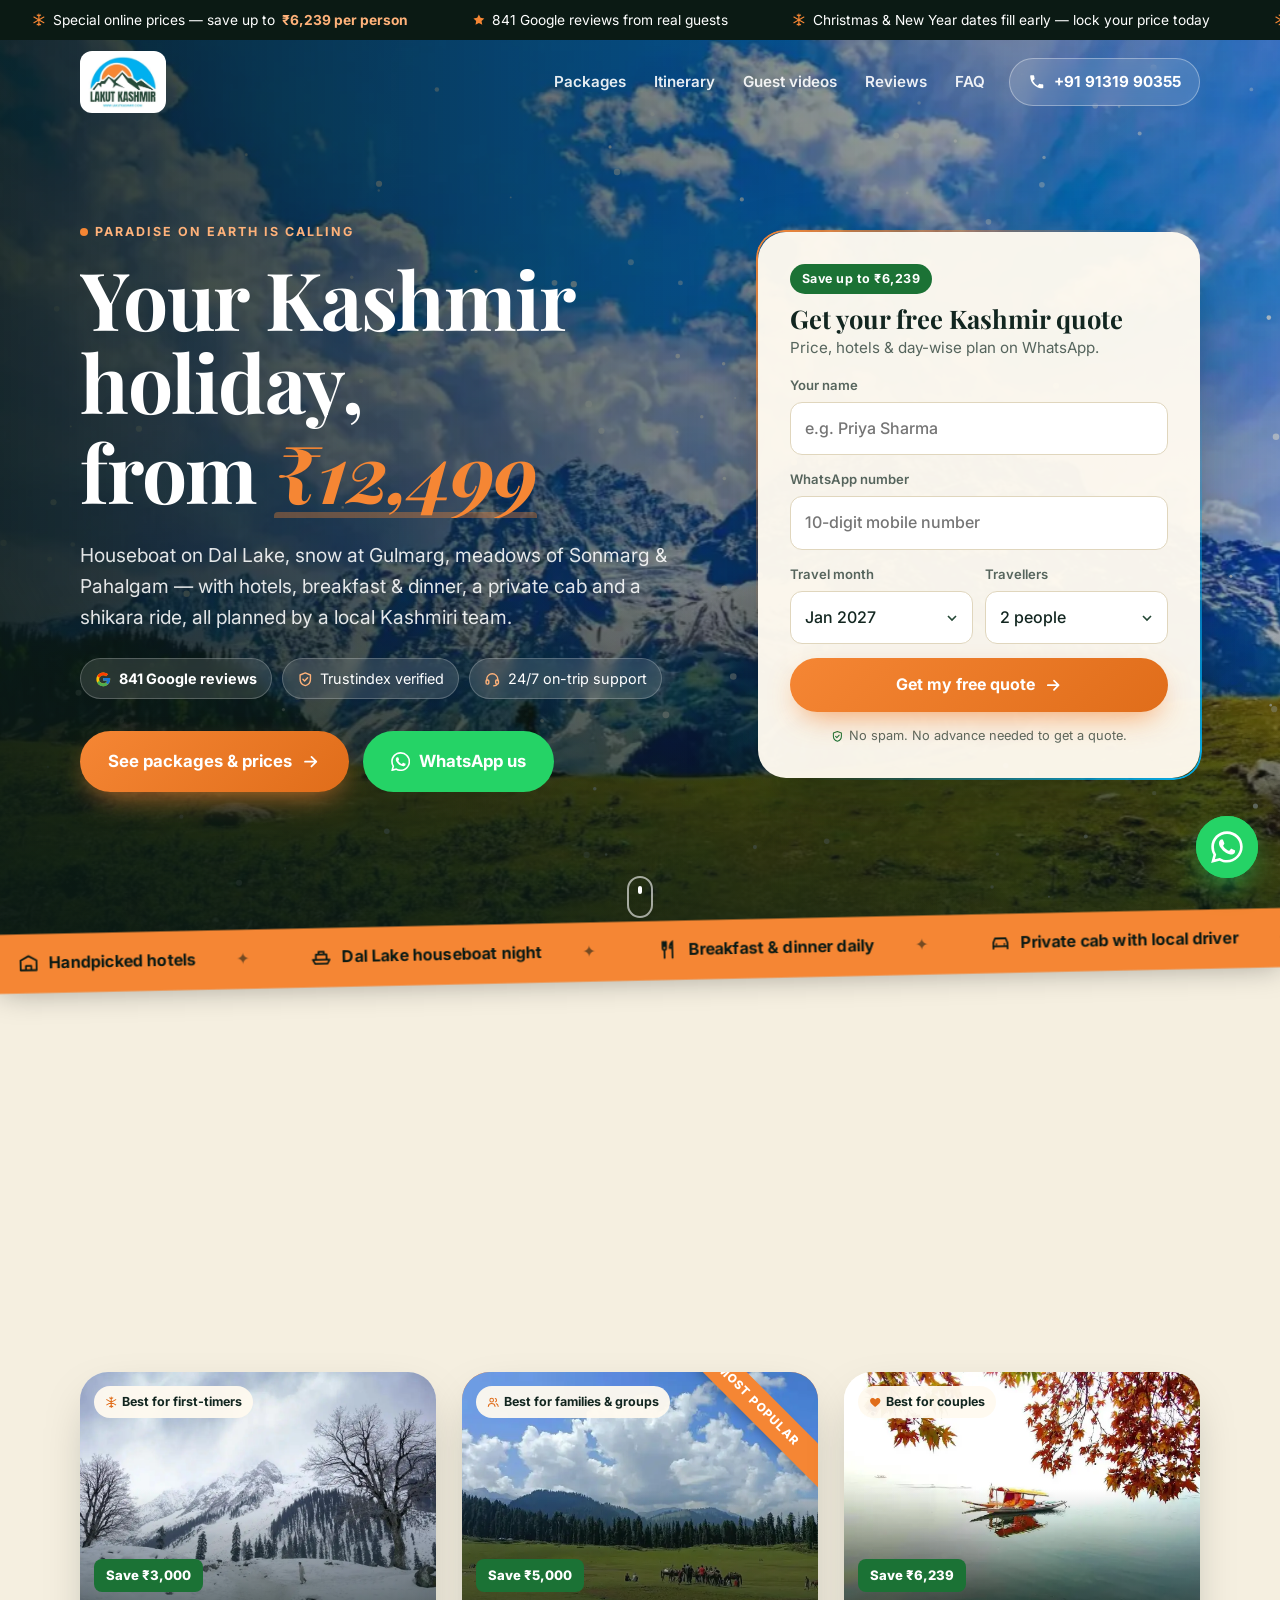
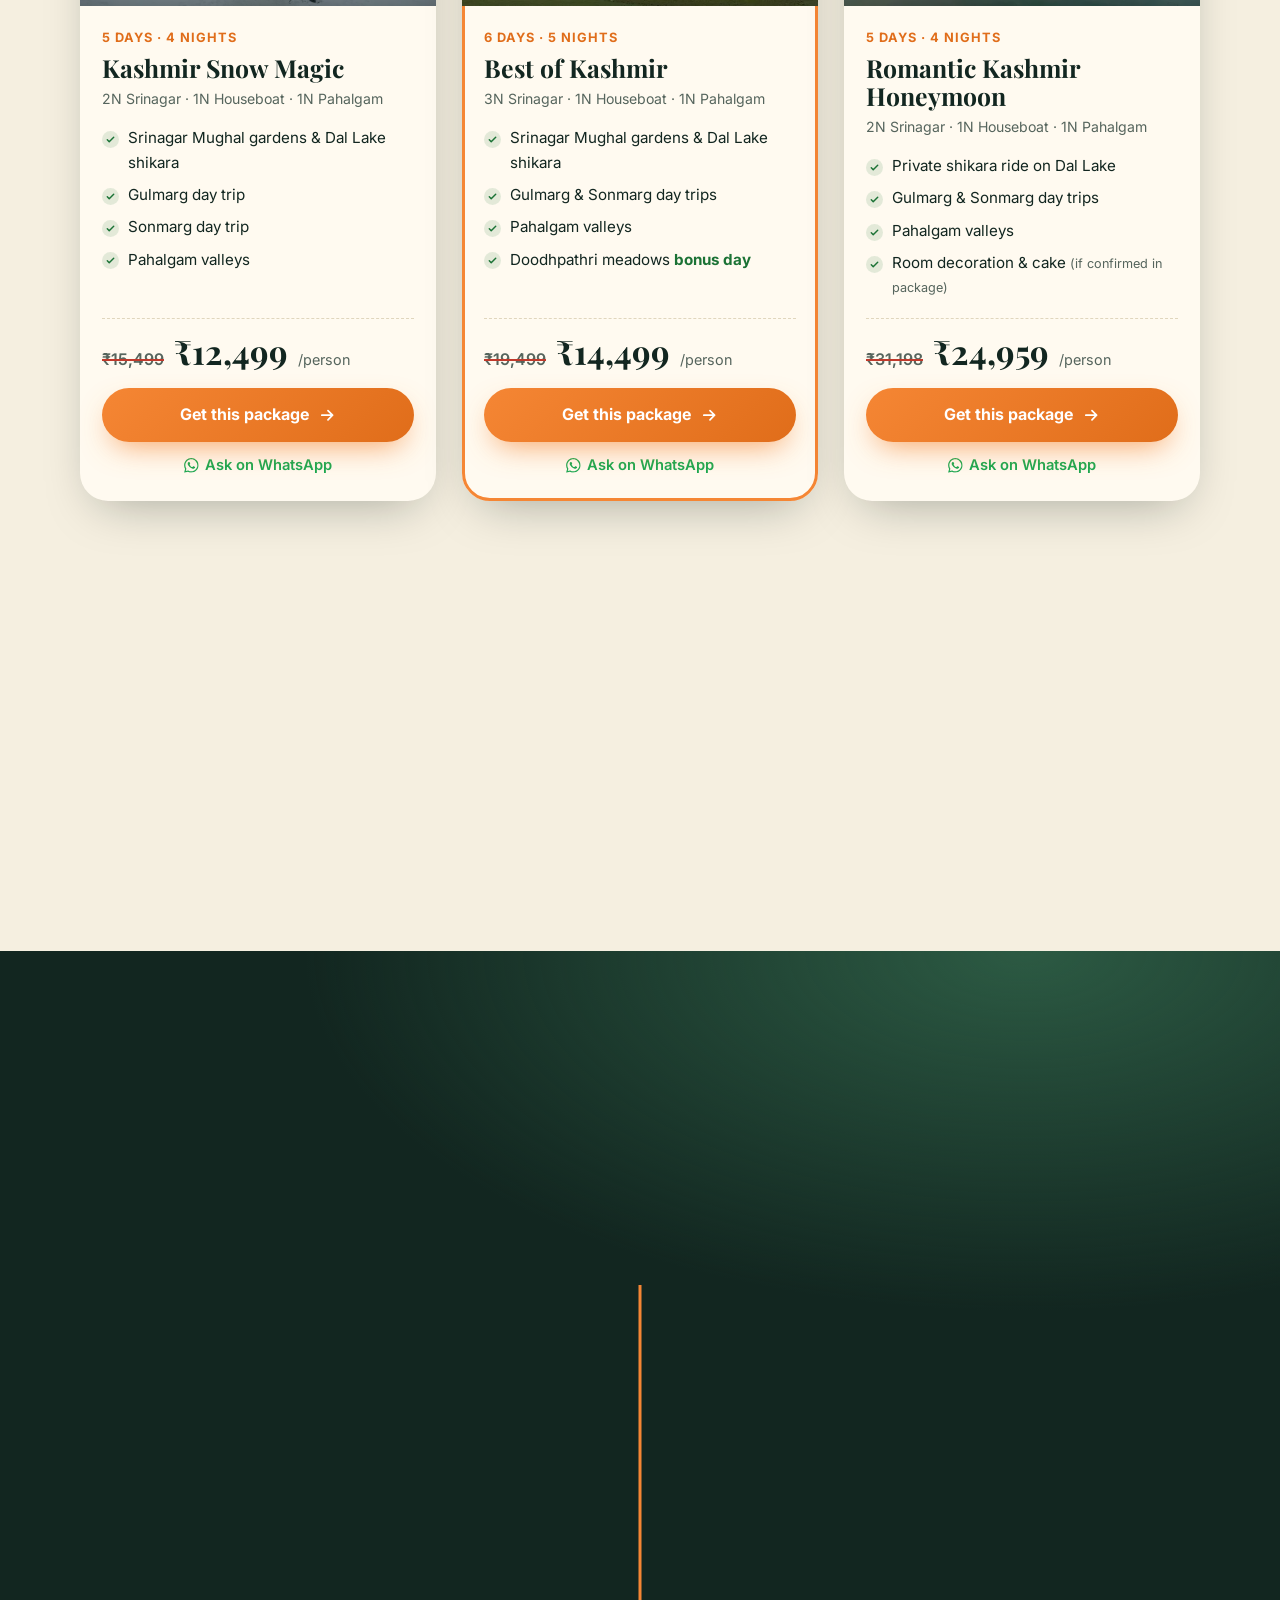
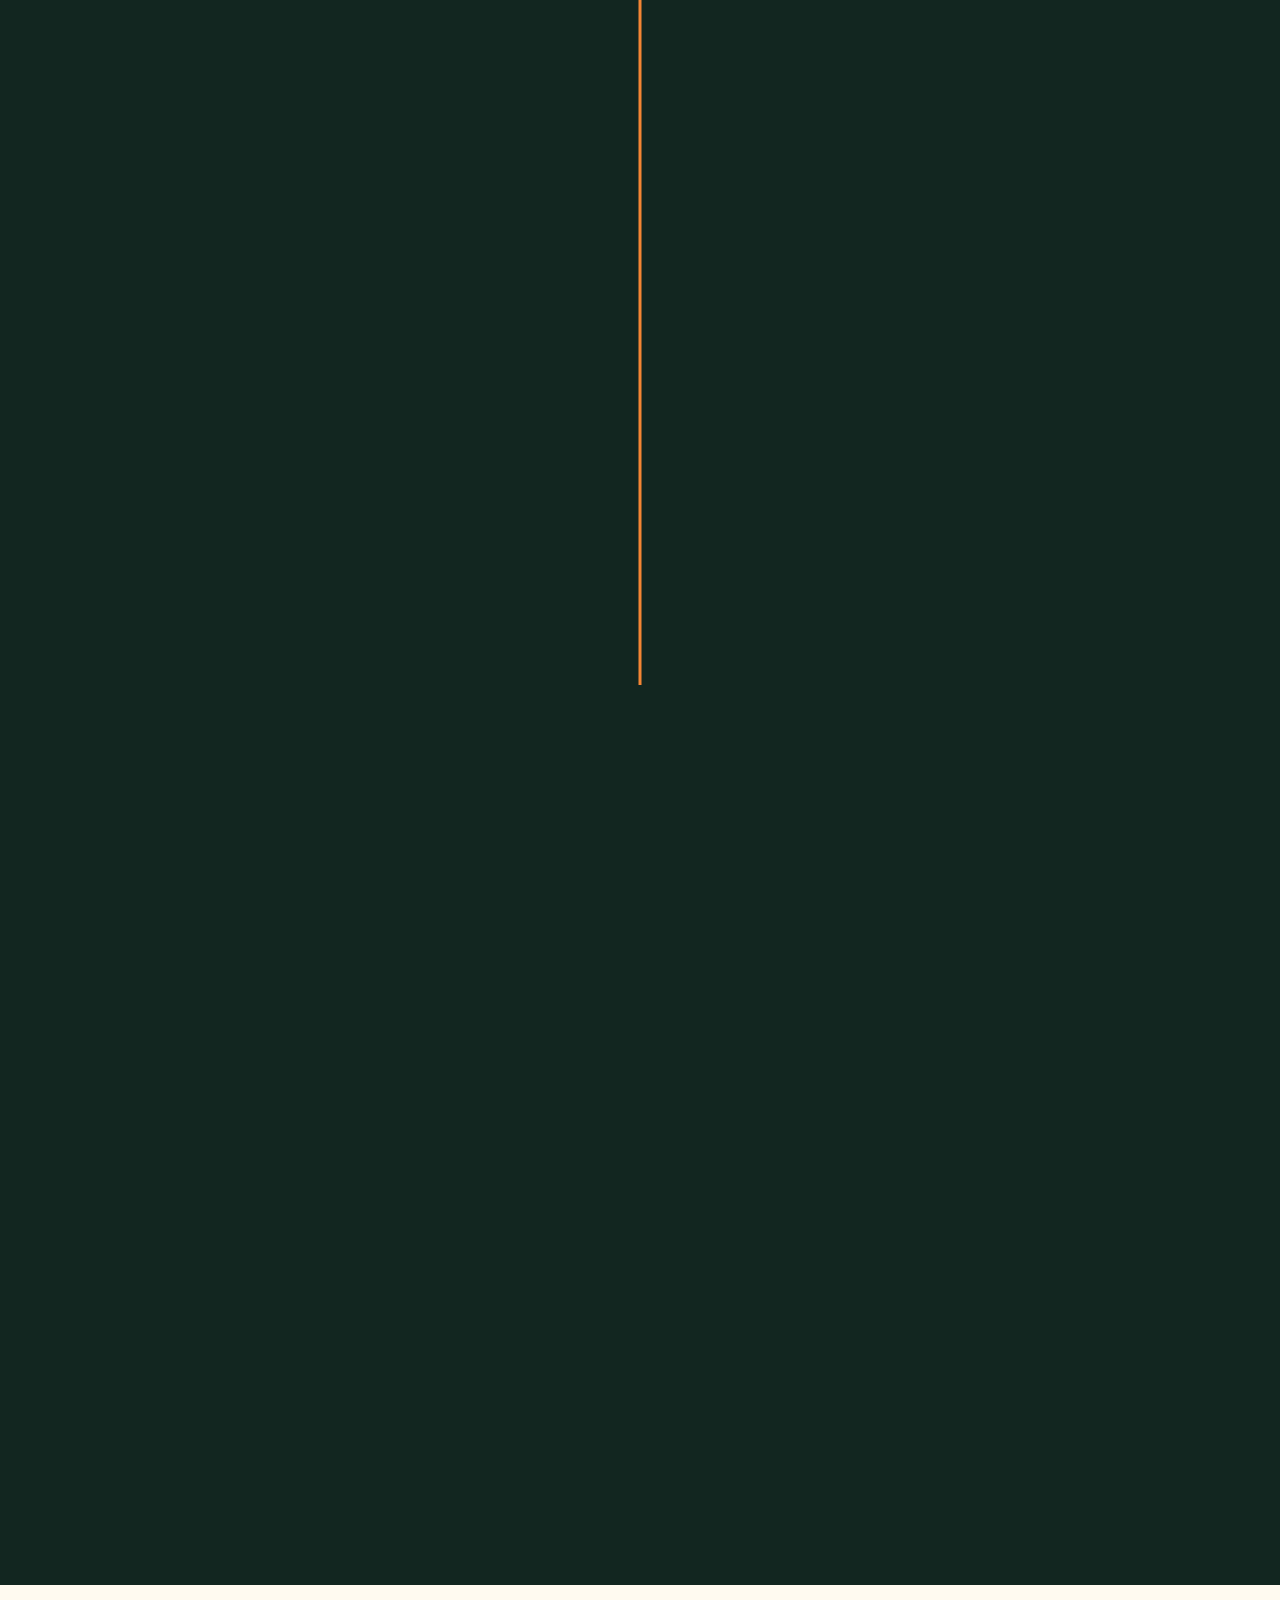
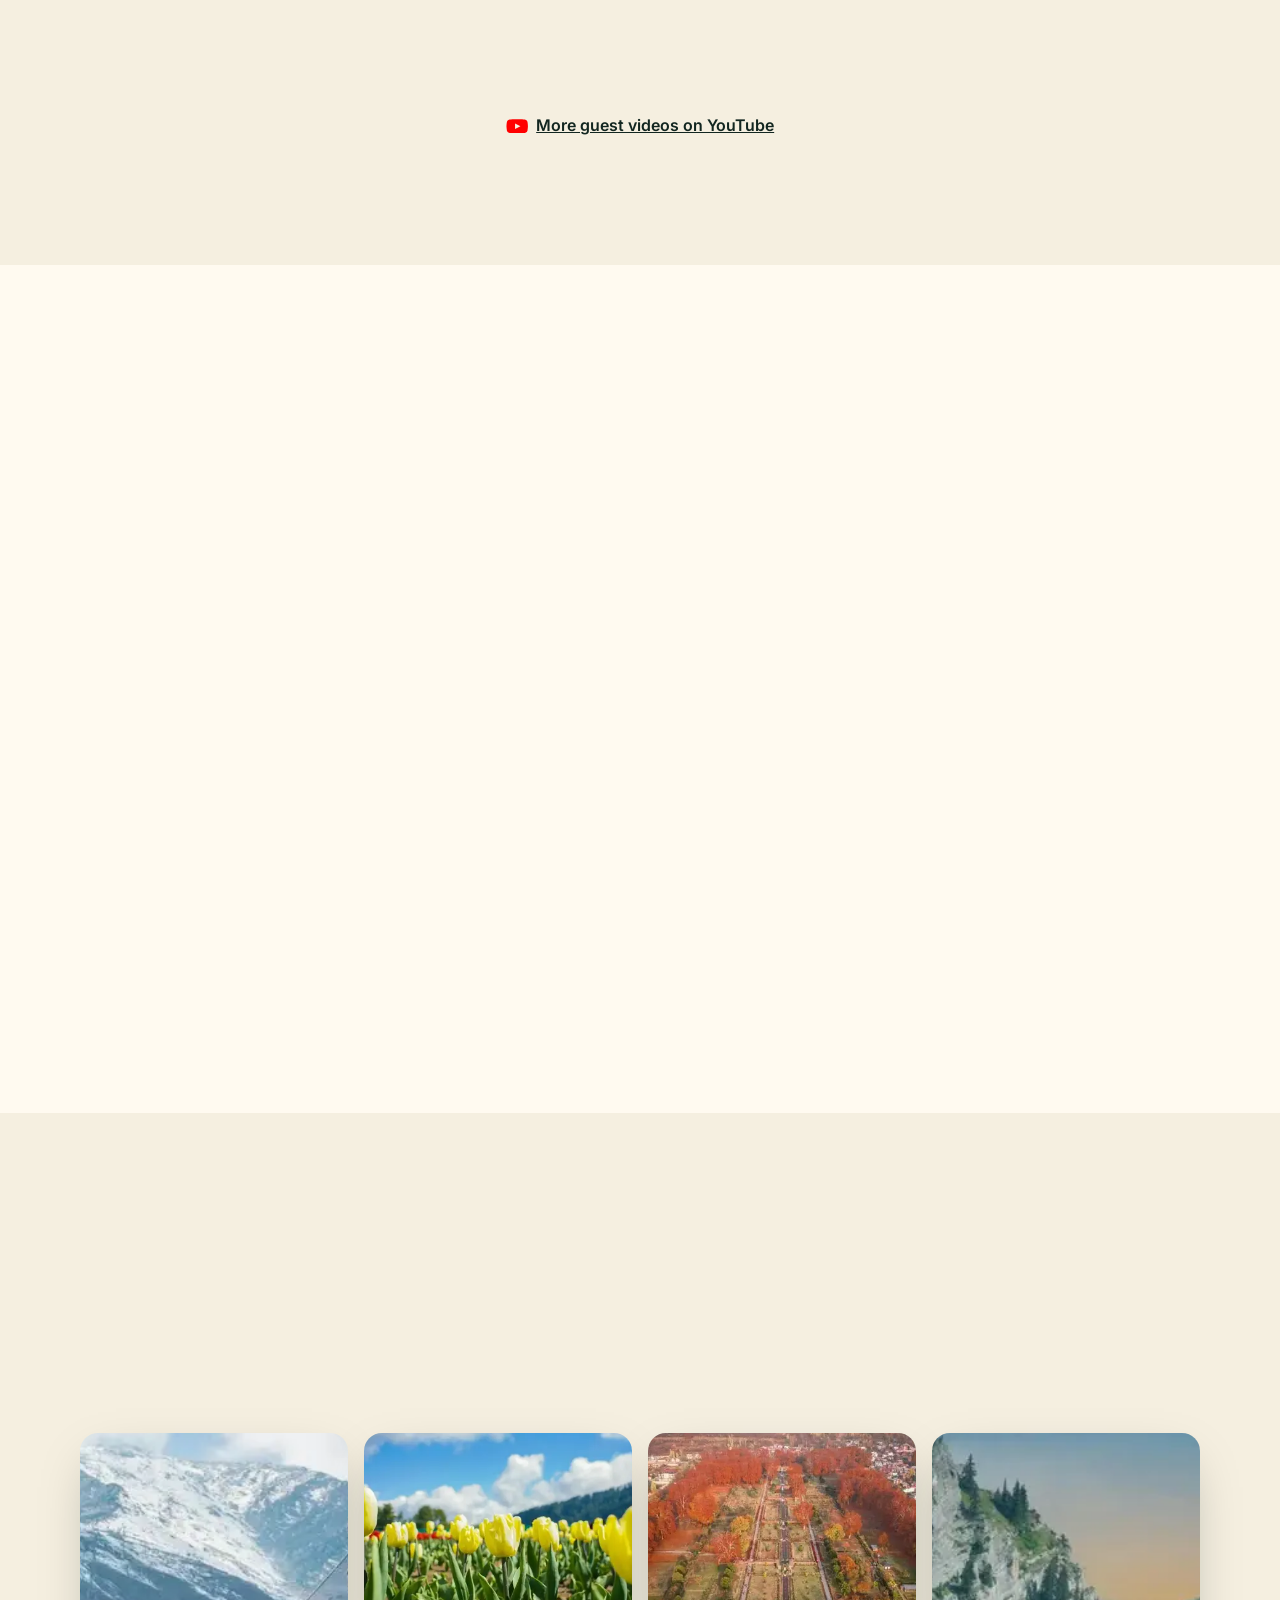
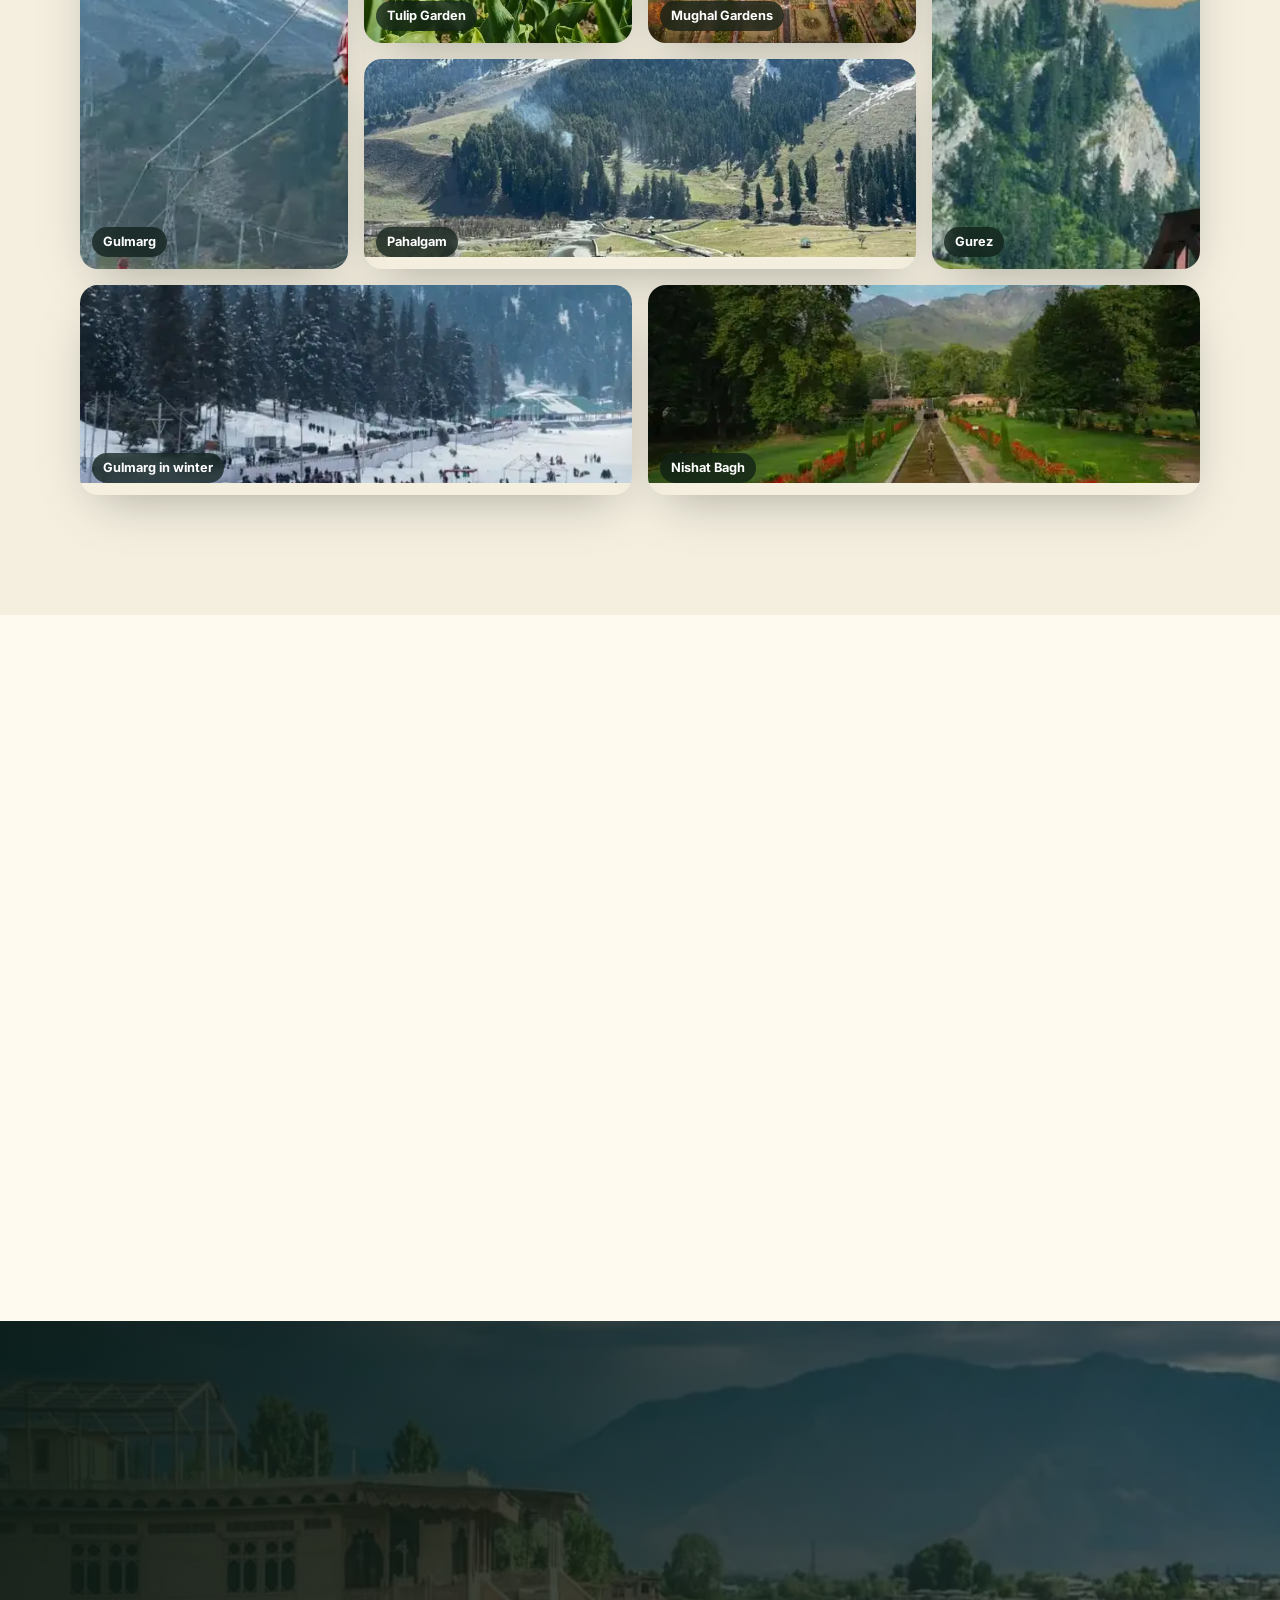
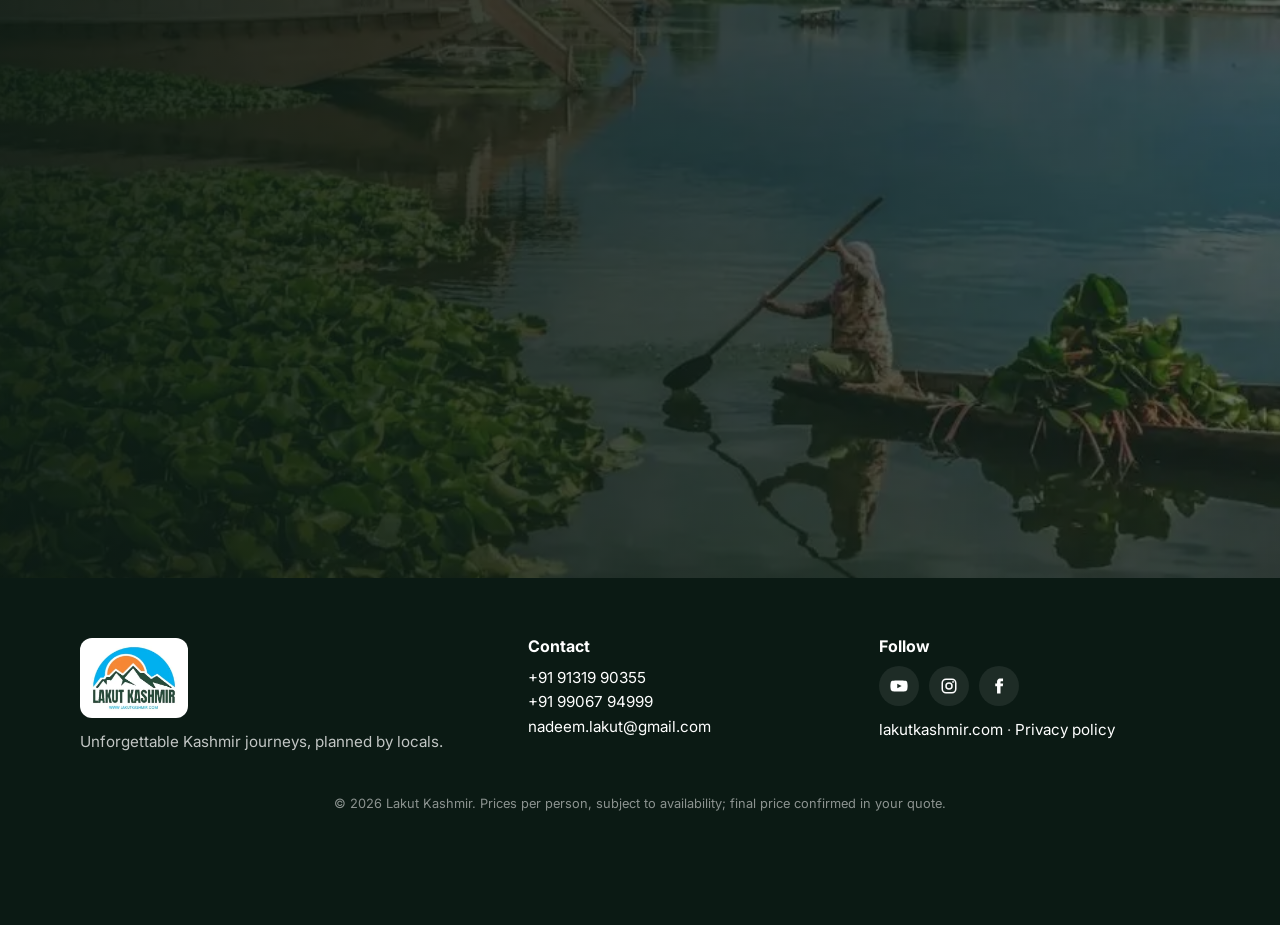
==== commit 9a6559db: "WhatsApp leads to 95415 89391 (index.html wa.me links)" ====
--- a/index.html
+++ b/index.html
@@ -135,7 +135,7 @@
 
           <div class="hero__ctas">
             <a class="btn btn--primary btn--lg magnetic" href="#packages">See packages &amp; prices <svg><use href="#i-arrow"/></svg></a>
-            <a class="btn btn--wa btn--lg magnetic" data-wa="Hi Lakut Kashmir! I'd like a quote for a Kashmir trip." href="https://wa.me/919131990355" target="_blank" rel="noopener"><svg><use href="#i-wa"/></svg> WhatsApp us</a>
+            <a class="btn btn--wa btn--lg magnetic" data-wa="Hi Lakut Kashmir! I'd like a quote for a Kashmir trip." href="https://wa.me/919541589391" target="_blank" rel="noopener"><svg><use href="#i-wa"/></svg> WhatsApp us</a>
           </div>
         </div>
 
@@ -213,7 +213,7 @@
                 <span class="now">₹12,499</span><span class="per">/person</span>
               </div>
               <button class="btn btn--primary btn--block" data-pick="Kashmir Snow Magic (5D/4N) – ₹12,499">Get this package <svg><use href="#i-arrow"/></svg></button>
-              <a class="pk__wa" data-wa="Hi! I'm interested in the Kashmir Snow Magic package (5D/4N, ₹12,499/person). Please share details." href="https://wa.me/919131990355" target="_blank" rel="noopener"><svg><use href="#i-wa"/></svg> Ask on WhatsApp</a>
+              <a class="pk__wa" data-wa="Hi! I'm interested in the Kashmir Snow Magic package (5D/4N, ₹12,499/person). Please share details." href="https://wa.me/919541589391" target="_blank" rel="noopener"><svg><use href="#i-wa"/></svg> Ask on WhatsApp</a>
             </div>
           </article>
 
@@ -239,7 +239,7 @@
                 <span class="now">₹14,499</span><span class="per">/person</span>
               </div>
               <button class="btn btn--primary btn--block" data-pick="Best of Kashmir (6D/5N) – ₹14,499">Get this package <svg><use href="#i-arrow"/></svg></button>
-              <a class="pk__wa" data-wa="Hi! I'm interested in the Best of Kashmir package (6D/5N, ₹14,499/person). Please share details." href="https://wa.me/919131990355" target="_blank" rel="noopener"><svg><use href="#i-wa"/></svg> Ask on WhatsApp</a>
+              <a class="pk__wa" data-wa="Hi! I'm interested in the Best of Kashmir package (6D/5N, ₹14,499/person). Please share details." href="https://wa.me/919541589391" target="_blank" rel="noopener"><svg><use href="#i-wa"/></svg> Ask on WhatsApp</a>
             </div>
           </article>
 
@@ -264,7 +264,7 @@
                 <span class="now">₹24,959</span><span class="per">/person</span>
               </div>
               <button class="btn btn--primary btn--block" data-pick="Romantic Kashmir Honeymoon (5D/4N) – ₹24,959">Get this package <svg><use href="#i-arrow"/></svg></button>
-              <a class="pk__wa" data-wa="Hi! I'm interested in the Romantic Kashmir Honeymoon package (5D/4N, ₹24,959/person). Please share details." href="https://wa.me/919131990355" target="_blank" rel="noopener"><svg><use href="#i-wa"/></svg> Ask on WhatsApp</a>
+              <a class="pk__wa" data-wa="Hi! I'm interested in the Romantic Kashmir Honeymoon package (5D/4N, ₹24,959/person). Please share details." href="https://wa.me/919541589391" target="_blank" rel="noopener"><svg><use href="#i-wa"/></svg> Ask on WhatsApp</a>
             </div>
           </article>
         </div>
@@ -454,7 +454,7 @@
           <p class="eyebrow">Good to know</p>
           <h2 id="faq-title" class="h2">Questions, <em>answered</em></h2>
           <p class="lead">Still unsure? Our team replies on WhatsApp.</p>
-          <a class="btn btn--wa" data-wa="Hi Lakut Kashmir! I have a question about a Kashmir trip." href="https://wa.me/919131990355" target="_blank" rel="noopener"><svg><use href="#i-wa"/></svg> Ask us on WhatsApp</a>
+          <a class="btn btn--wa" data-wa="Hi Lakut Kashmir! I have a question about a Kashmir trip." href="https://wa.me/919541589391" target="_blank" rel="noopener"><svg><use href="#i-wa"/></svg> Ask us on WhatsApp</a>
         </div>
         <div class="faq__list" data-reveal>
           <details><summary>Are the prices per person?</summary><p>Yes. All prices shown are per person, based on the room sharing in the package. Your final price depends on dates, number of travellers and hotel choice, and is confirmed in your free quote.</p></details>
@@ -535,11 +535,11 @@
   </footer>
 
   <!-- Floating & sticky CTAs -->
-  <a class="fab-wa" data-wa="Hi Lakut Kashmir! I'd like a quote for a Kashmir trip." href="https://wa.me/919131990355" target="_blank" rel="noopener" aria-label="Chat on WhatsApp"><svg><use href="#i-wa"/></svg><span class="fab-wa__tip">Chat with a Kashmir expert</span></a>
+  <a class="fab-wa" data-wa="Hi Lakut Kashmir! I'd like a quote for a Kashmir trip." href="https://wa.me/919541589391" target="_blank" rel="noopener" aria-label="Chat on WhatsApp"><svg><use href="#i-wa"/></svg><span class="fab-wa__tip">Chat with a Kashmir expert</span></a>
 
   <div class="mbar" role="navigation" aria-label="Quick contact">
     <a data-call href="tel:+919131990355"><svg><use href="#i-phone"/></svg>Call</a>
-    <a class="mbar__wa" data-wa="Hi Lakut Kashmir! I'd like a quote for a Kashmir trip." href="https://wa.me/919131990355" target="_blank" rel="noopener"><svg><use href="#i-wa"/></svg>WhatsApp</a>
+    <a class="mbar__wa" data-wa="Hi Lakut Kashmir! I'd like a quote for a Kashmir trip." href="https://wa.me/919541589391" target="_blank" rel="noopener"><svg><use href="#i-wa"/></svg>WhatsApp</a>
     <button class="mbar__cta" data-pick=""><span>Free quote</span><svg><use href="#i-arrow"/></svg></button>
   </div>
 
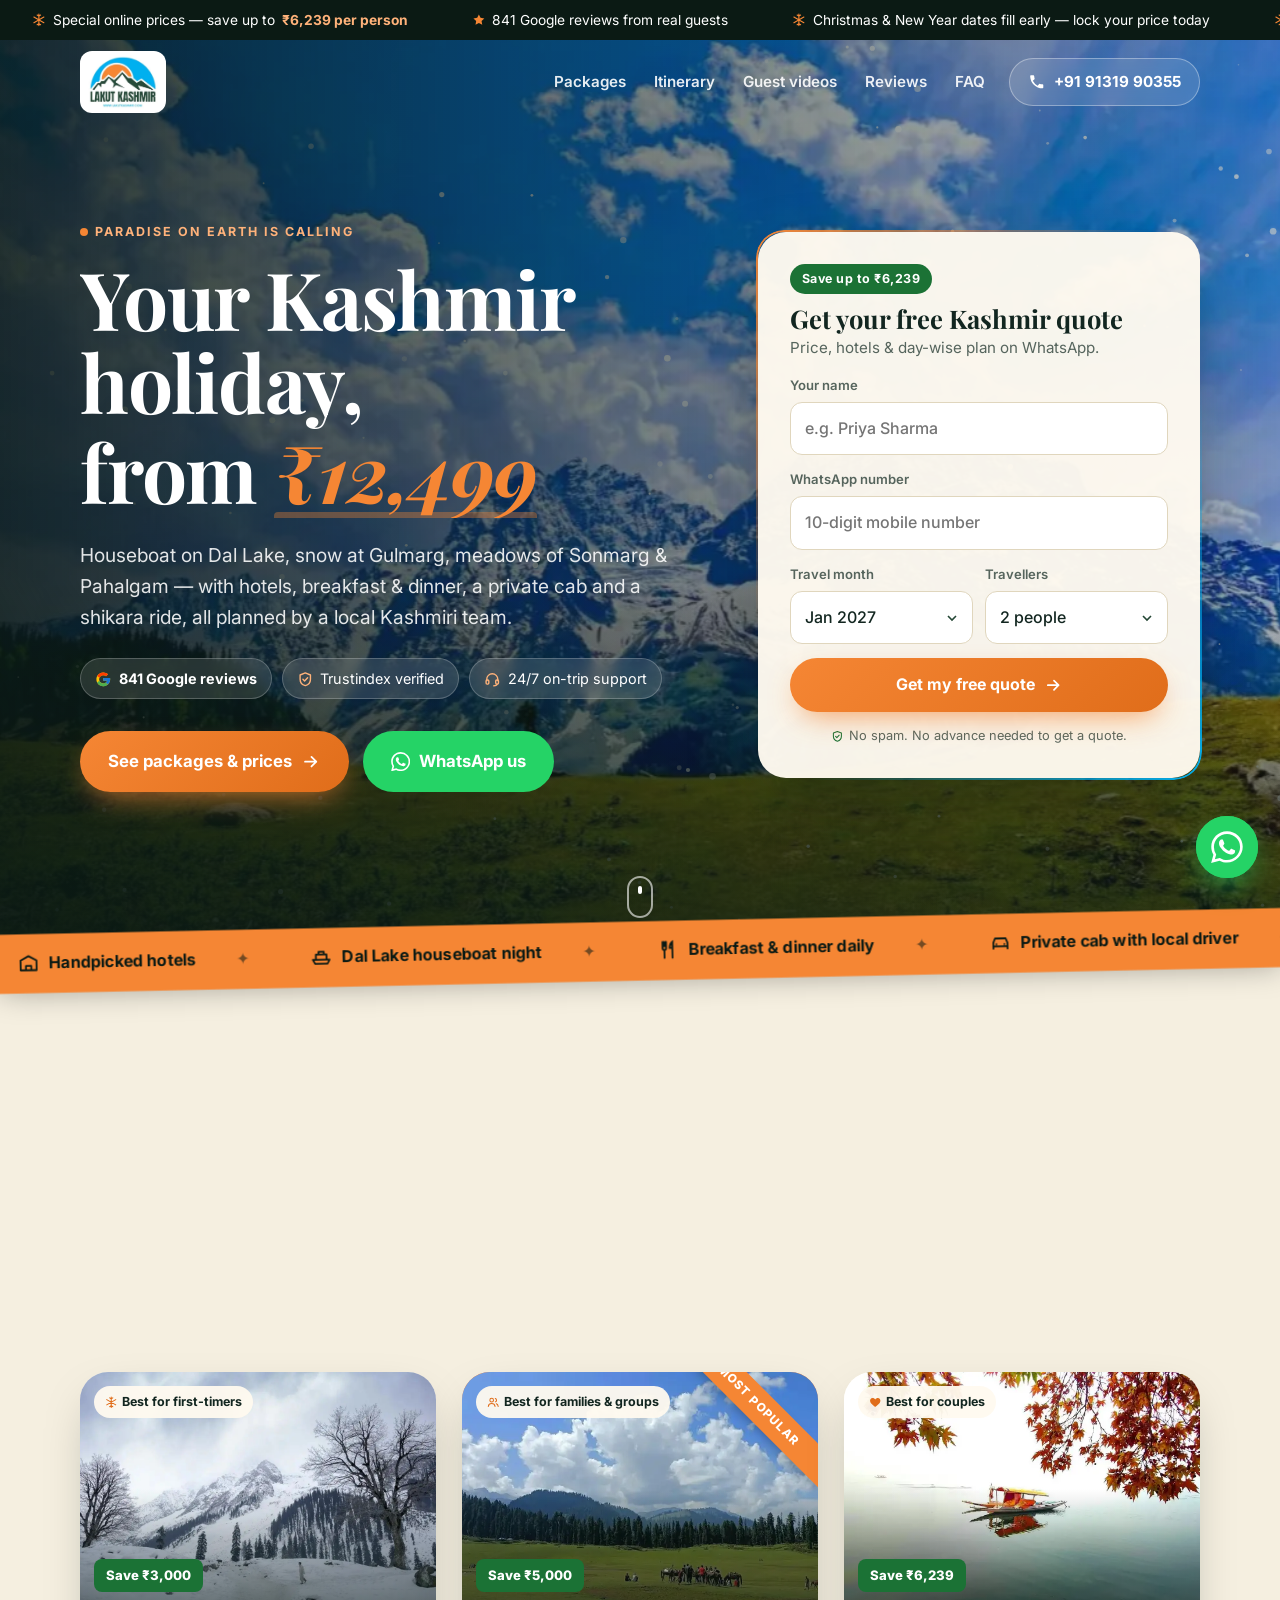
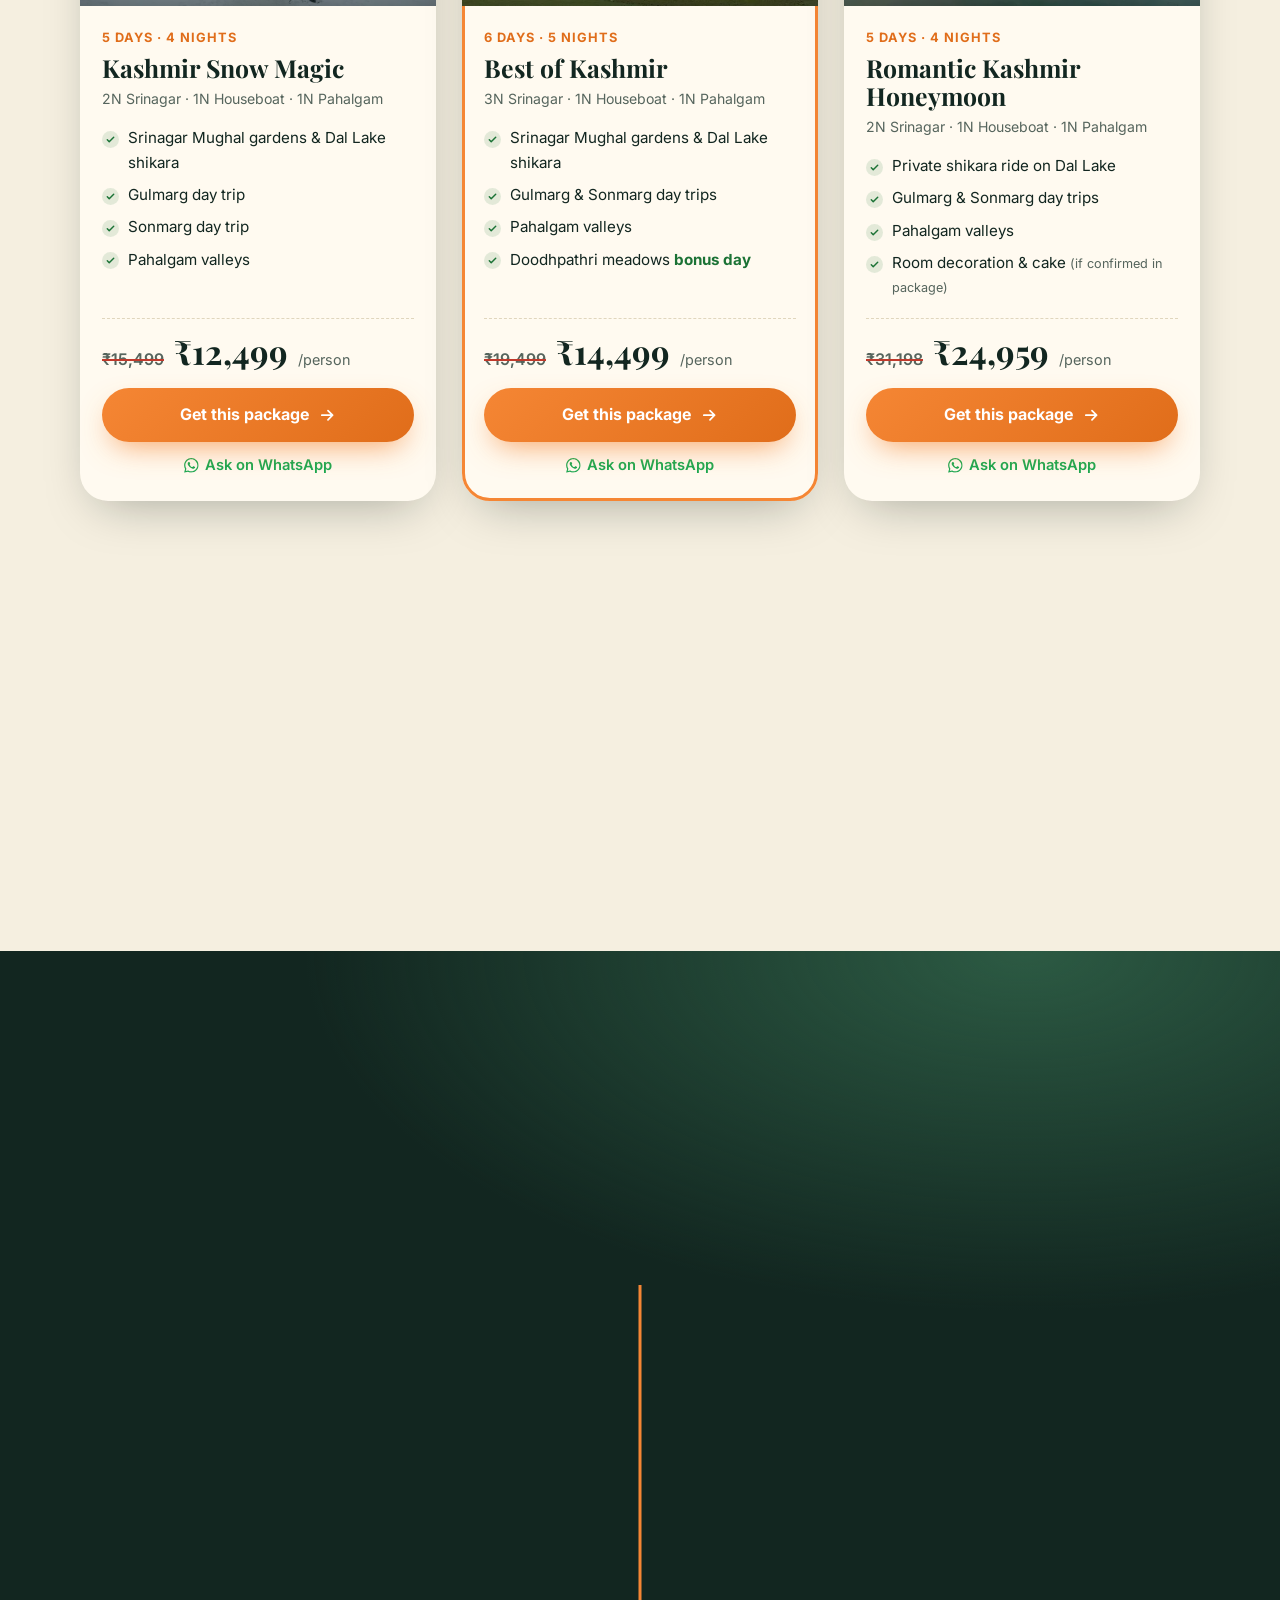
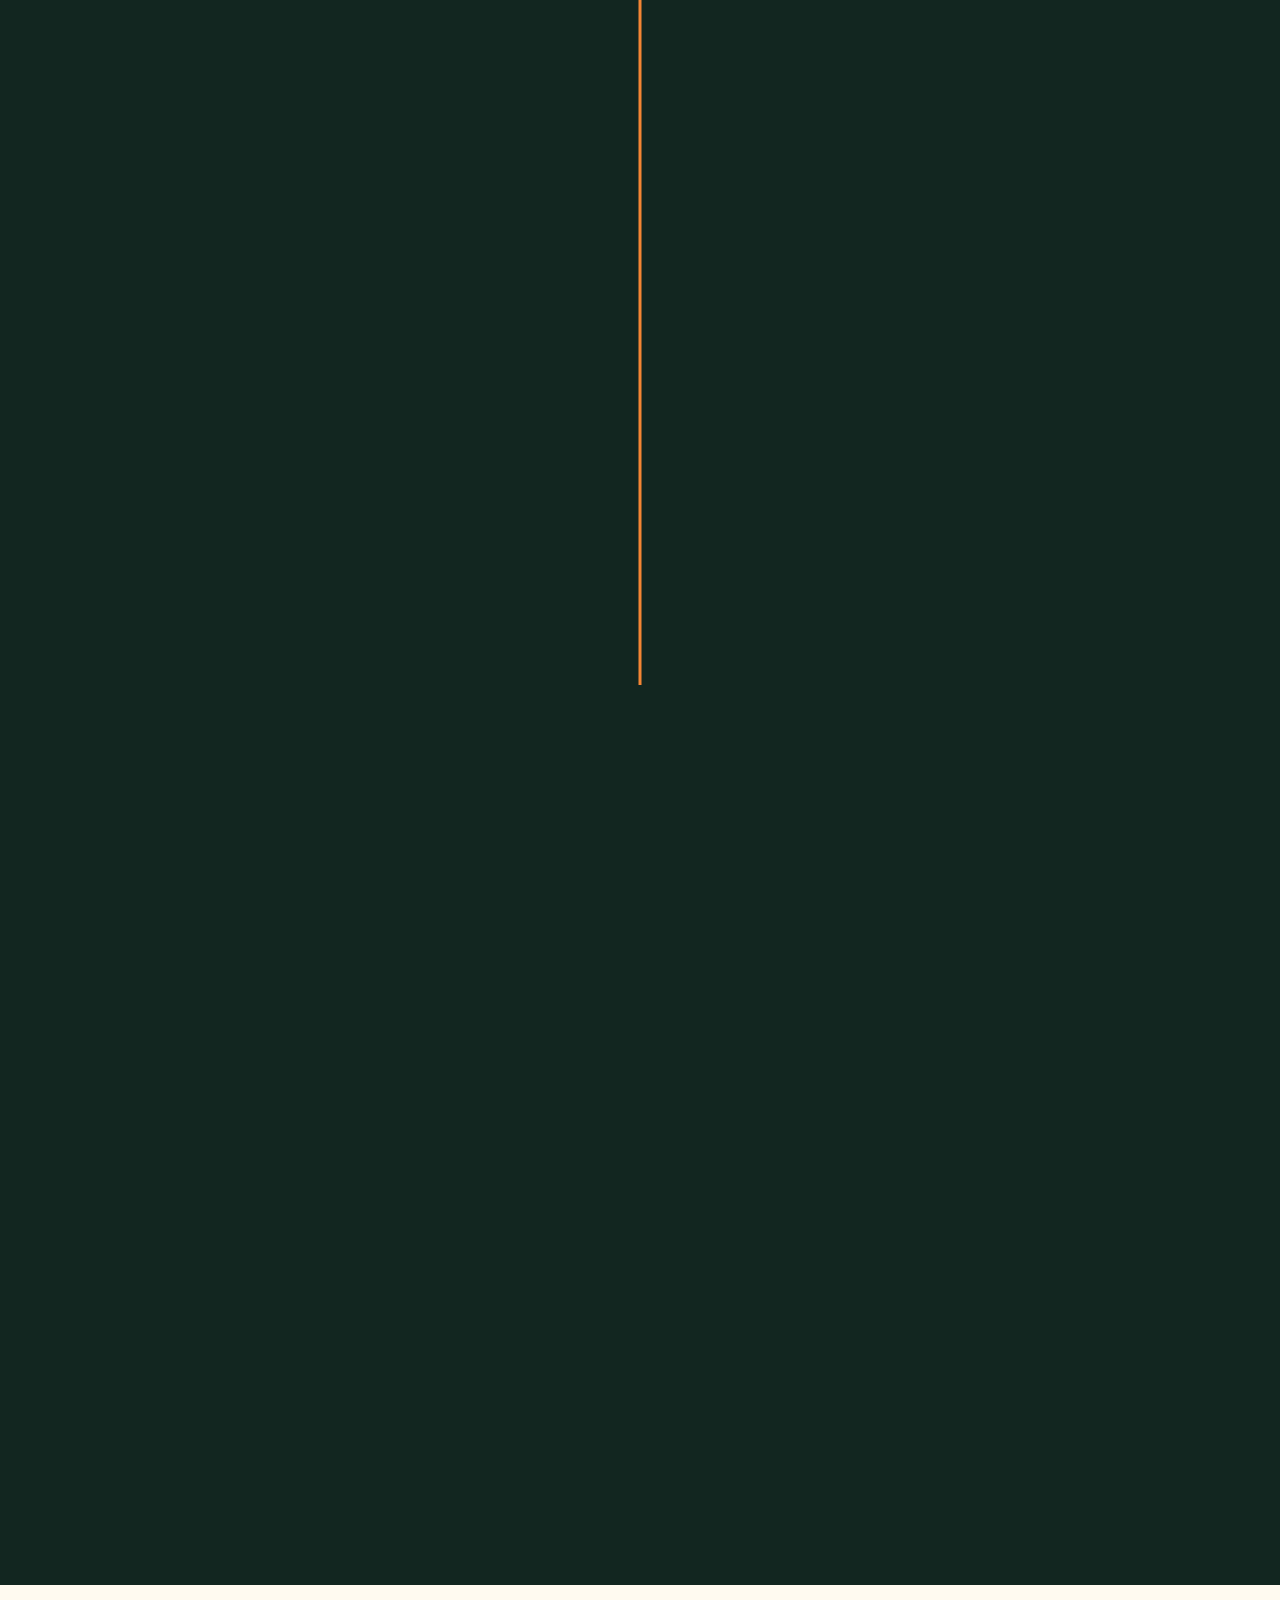
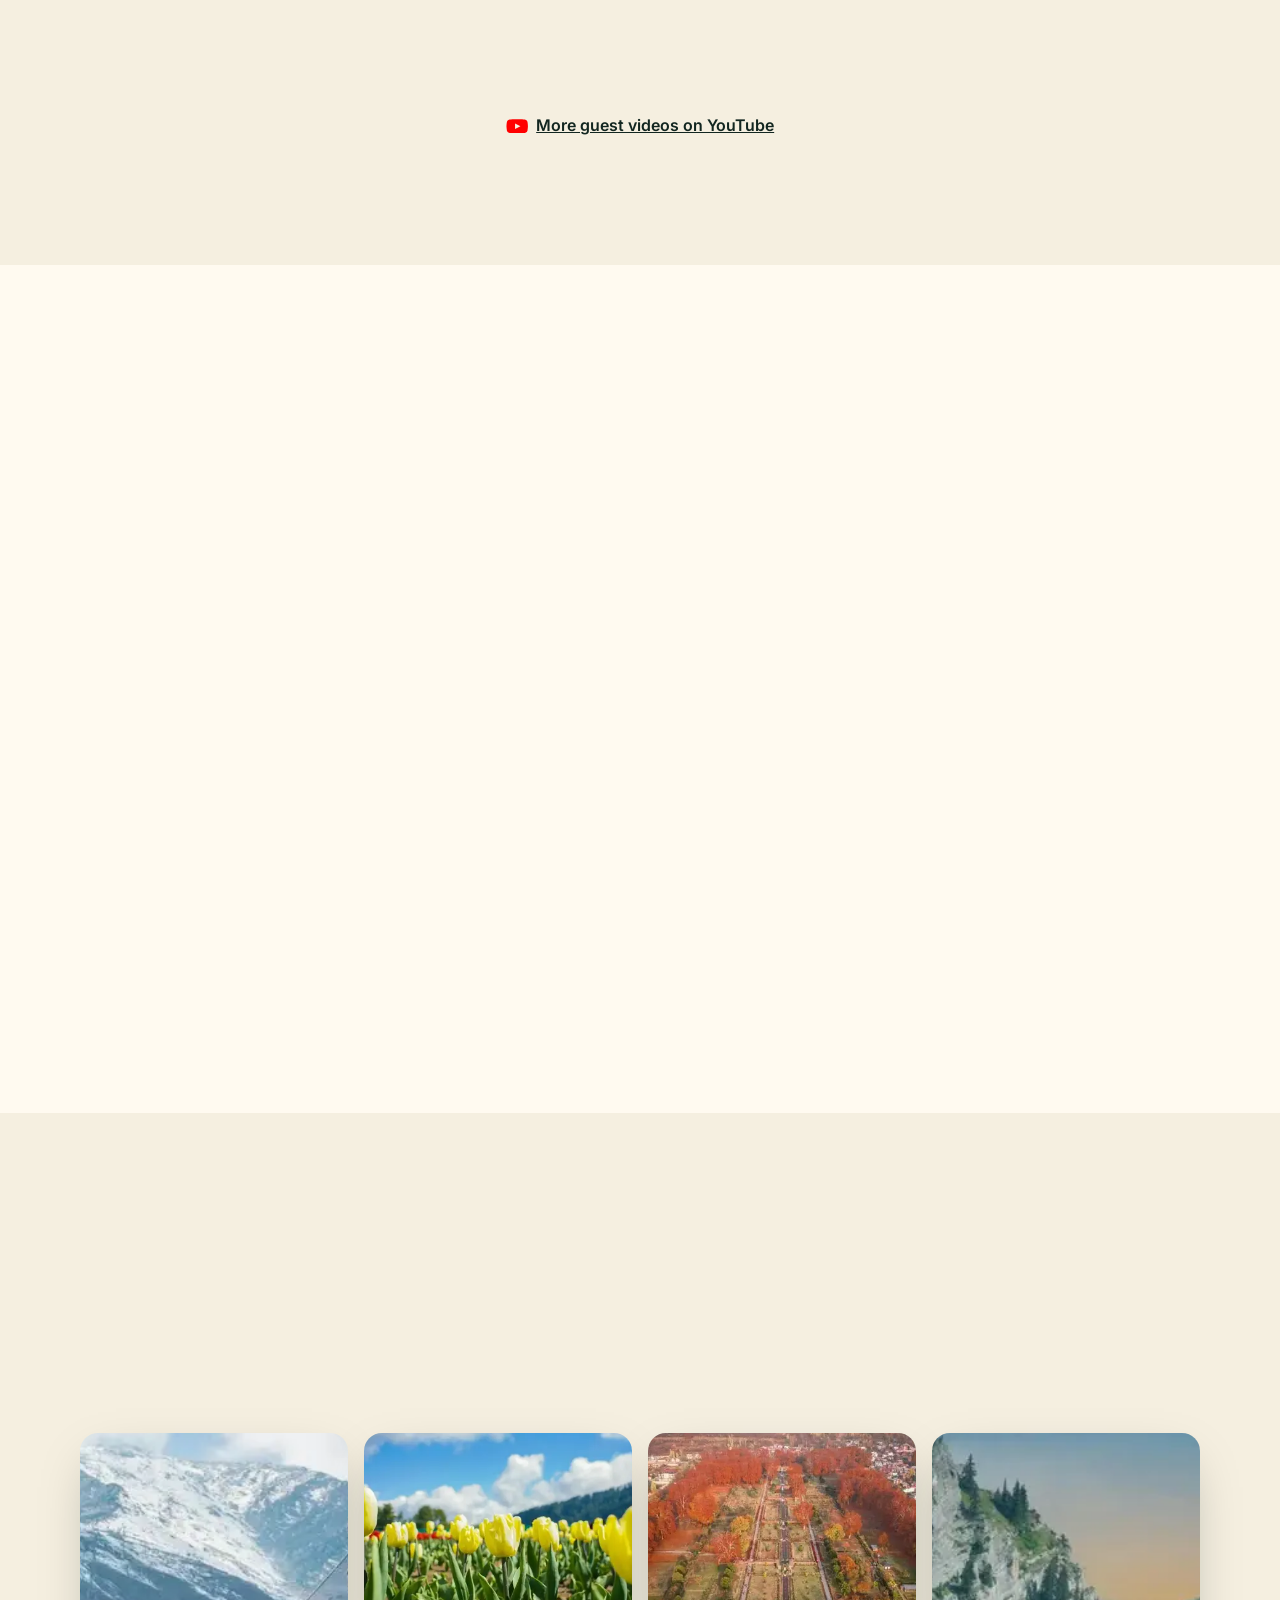
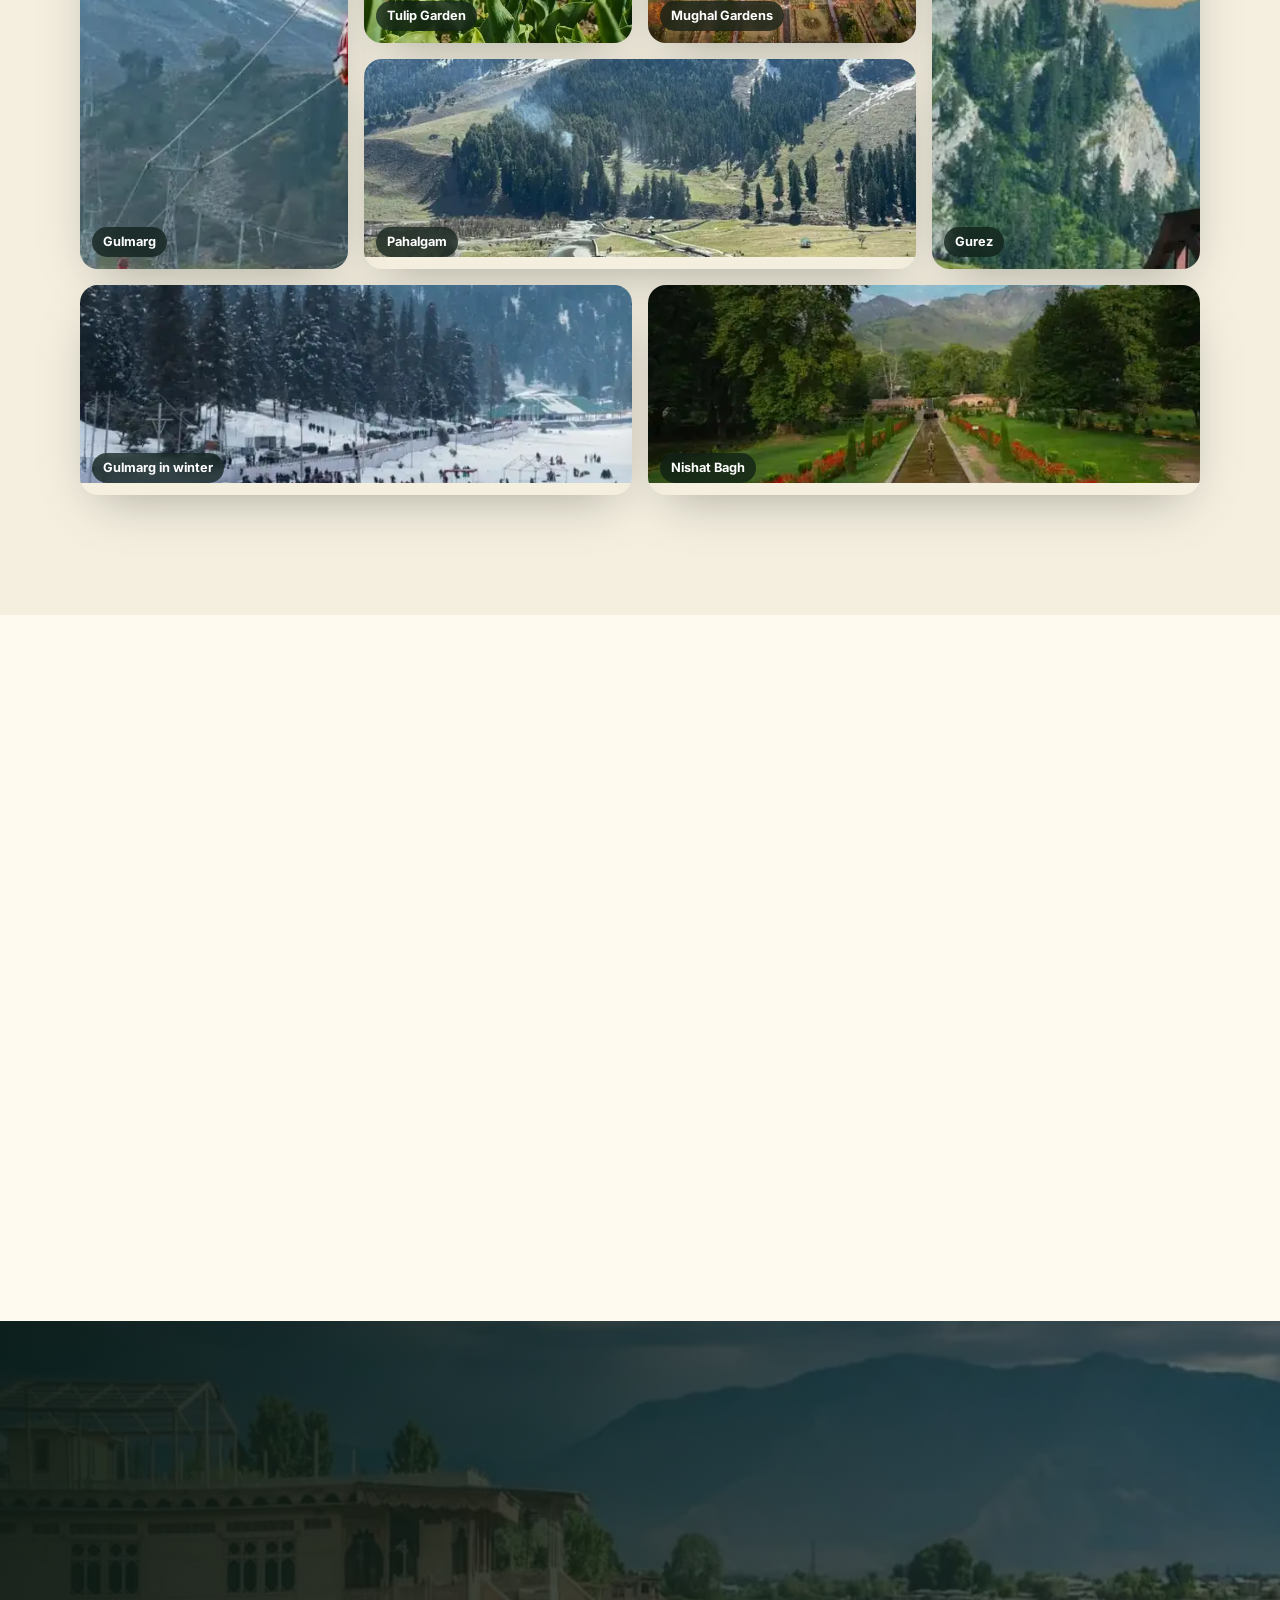
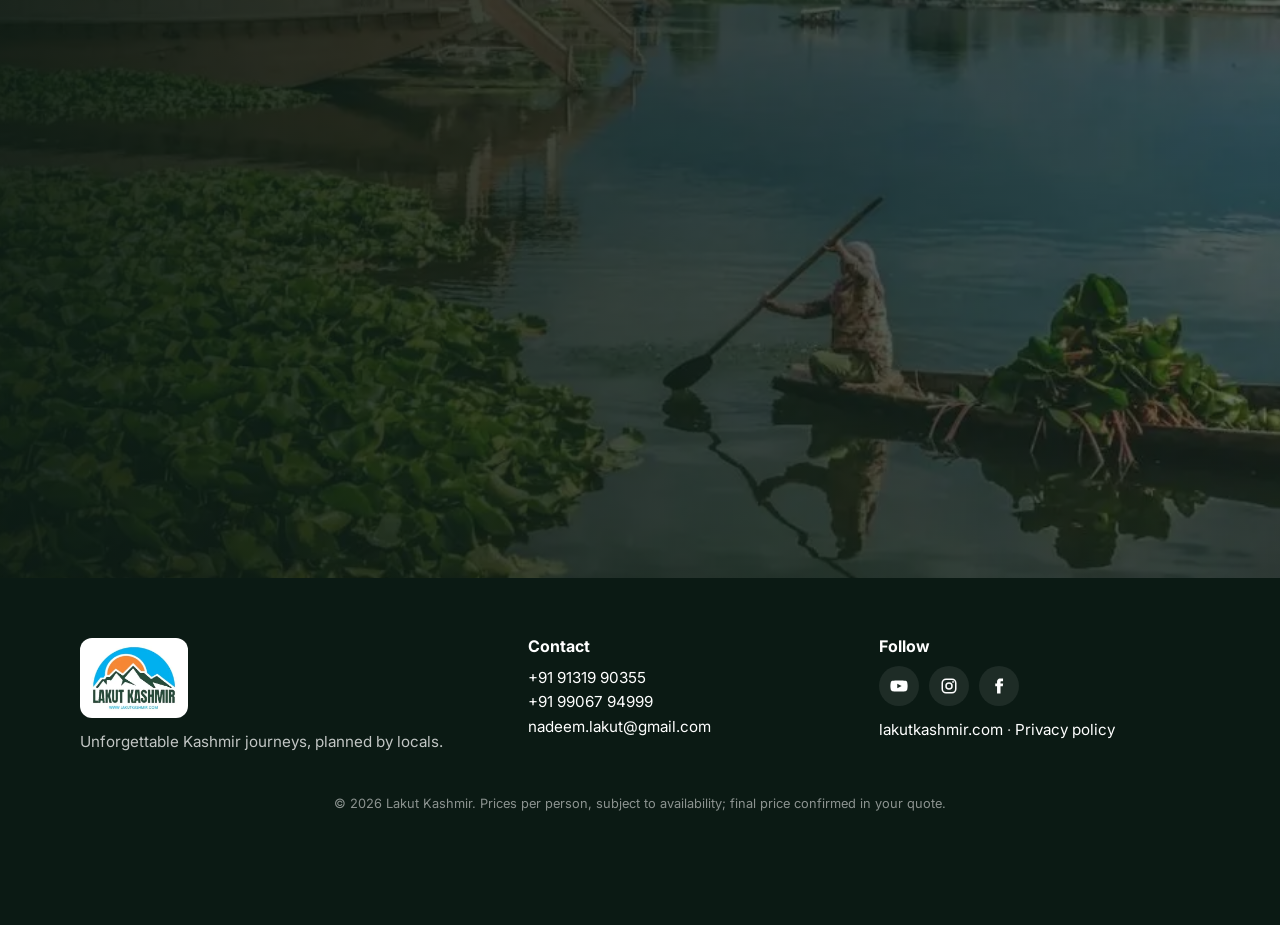
==== commit df54a381: "Faster first paint on phones: load fonts and config without blocking" ====
--- a/index.html
+++ b/index.html
@@ -18,7 +18,8 @@
 
   <link rel="preconnect" href="https://fonts.googleapis.com">
   <link rel="preconnect" href="https://fonts.gstatic.com" crossorigin>
-  <link href="https://fonts.googleapis.com/css2?family=Inter:wght@400;500;600;700;800&family=Playfair+Display:ital,wght@0,600;0,700;1,600;1,700&display=swap" rel="stylesheet">
+  <link href="https://fonts.googleapis.com/css2?family=Inter:wght@400;500;600;700;800&family=Playfair+Display:ital,wght@0,600;0,700;1,600;1,700&display=swap" rel="stylesheet" media="print" onload="this.media='all'">
+  <noscript><link href="https://fonts.googleapis.com/css2?family=Inter:wght@400;500;600;700;800&family=Playfair+Display:ital,wght@0,600;0,700;1,600;1,700&display=swap" rel="stylesheet"></noscript>
   <link rel="preload" as="image" href="assets/img/sonamarg-1.webp" fetchpriority="high">
   <link rel="stylesheet" href="assets/css/style.css">
 
@@ -42,7 +43,7 @@
   }
   </script>
 
-  <script src="assets/js/config.js"></script>
+  <script src="assets/js/config.js" defer></script>
   <script>
     // Hide scroll-reveal elements only when animations will run; show them again if GSAP fails to load.
     if (!matchMedia("(prefers-reduced-motion: reduce)").matches) {
--- a/assets/css/style.css
+++ b/assets/css/style.css
@@ -455,3 +455,42 @@
   .rv-marquee { overflow-x: auto; }
   .anim [data-reveal] { opacity: 1; }
 }
+
+/* ---------- Phones: lead form on the first screen ---------- */
+/* Phones only (max-width: 760px). Desktop and tablet layouts are unchanged. */
+@media (max-width: 760px) {
+  .hero { padding-top: 80px; }
+
+  /* Let the headline, form and trust badges be ordered one by one. */
+  .hero__grid { display: flex; flex-direction: column; gap: 0; }
+  .hero__copy { display: contents; }
+
+  /* First screen: headline + price, then the form straight away. */
+  .hero .eyebrow { display: none; }
+  .hero__title { order: 1; font-size: clamp(1.7rem, 7.6vw, 2.2rem); }
+  #hero-form { order: 2; margin-top: 14px; padding: 16px; gap: 10px; border-radius: 20px; }
+  .hero__chips { order: 3; margin-top: 16px; gap: 8px; }
+  .hero__sub { order: 4; margin-top: 16px; font-size: .98rem; }
+  .hero__ctas { order: 5; margin-top: 18px; }
+
+  /* Compact form so name, phone, month, travellers and the button fit on screen. */
+  #hero-form .card-form__head p { display: none; }
+  #hero-form .card-form__head h2 { font-size: 1.3rem; }
+  #hero-form .badge-save { margin-bottom: 6px; font-size: .72rem; padding: 4px 10px; }
+  #hero-form .field { gap: 4px; font-size: .78rem; }
+  #hero-form .field input,
+  #hero-form .field select { padding: 11px 12px; } /* font stays 16px so iPhones don't zoom in */
+  #hero-form .form-note { font-size: .74rem; }
+
+  /* Show the first screen instantly: no intro animation hiding the headline or
+     the form, and no fading of the hero while the visitor scrolls to type. */
+  .hero__grid,
+  .hero__title .line > span,
+  .hero__sub,
+  .hero__chips li,
+  .hero__ctas .btn,
+  #hero-form,
+  #hero-form .field,
+  #hero-form .field-row,
+  #hero-form .btn { opacity: 1 !important; transform: none !important; }
+}
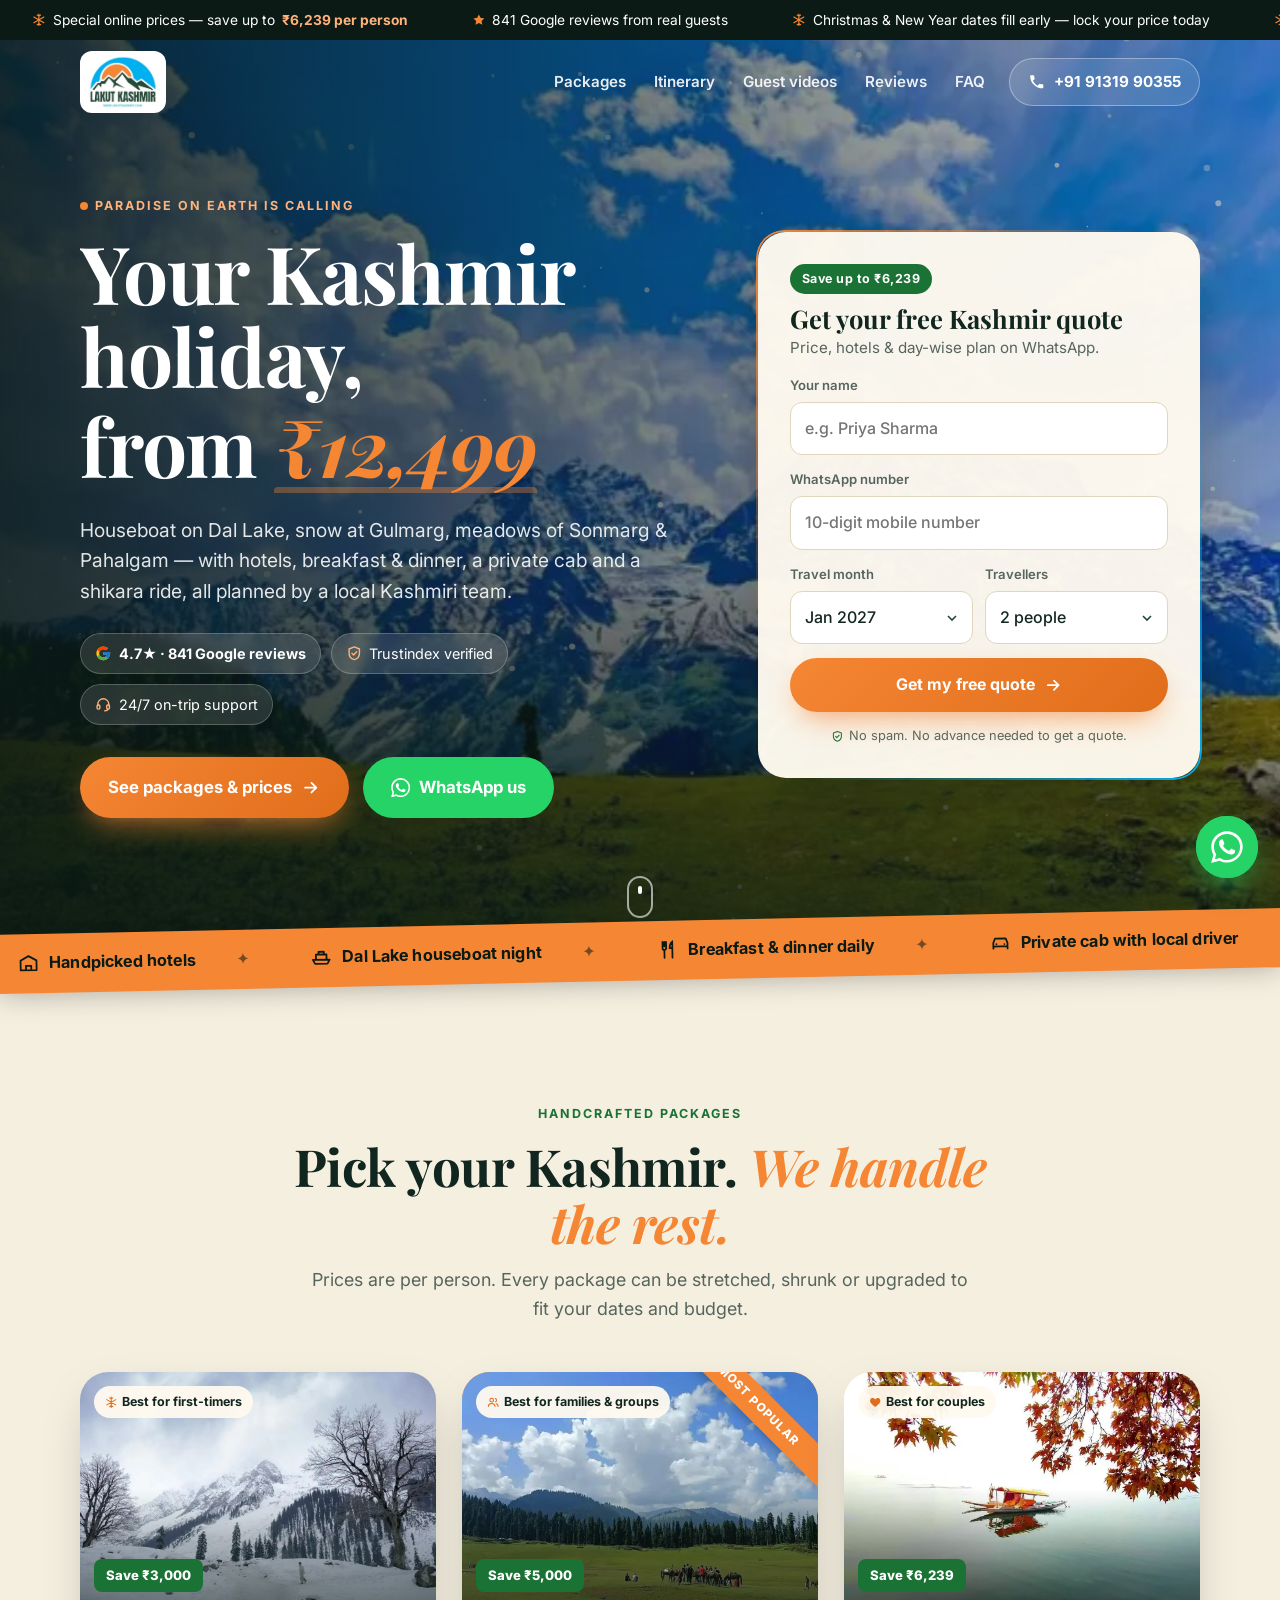
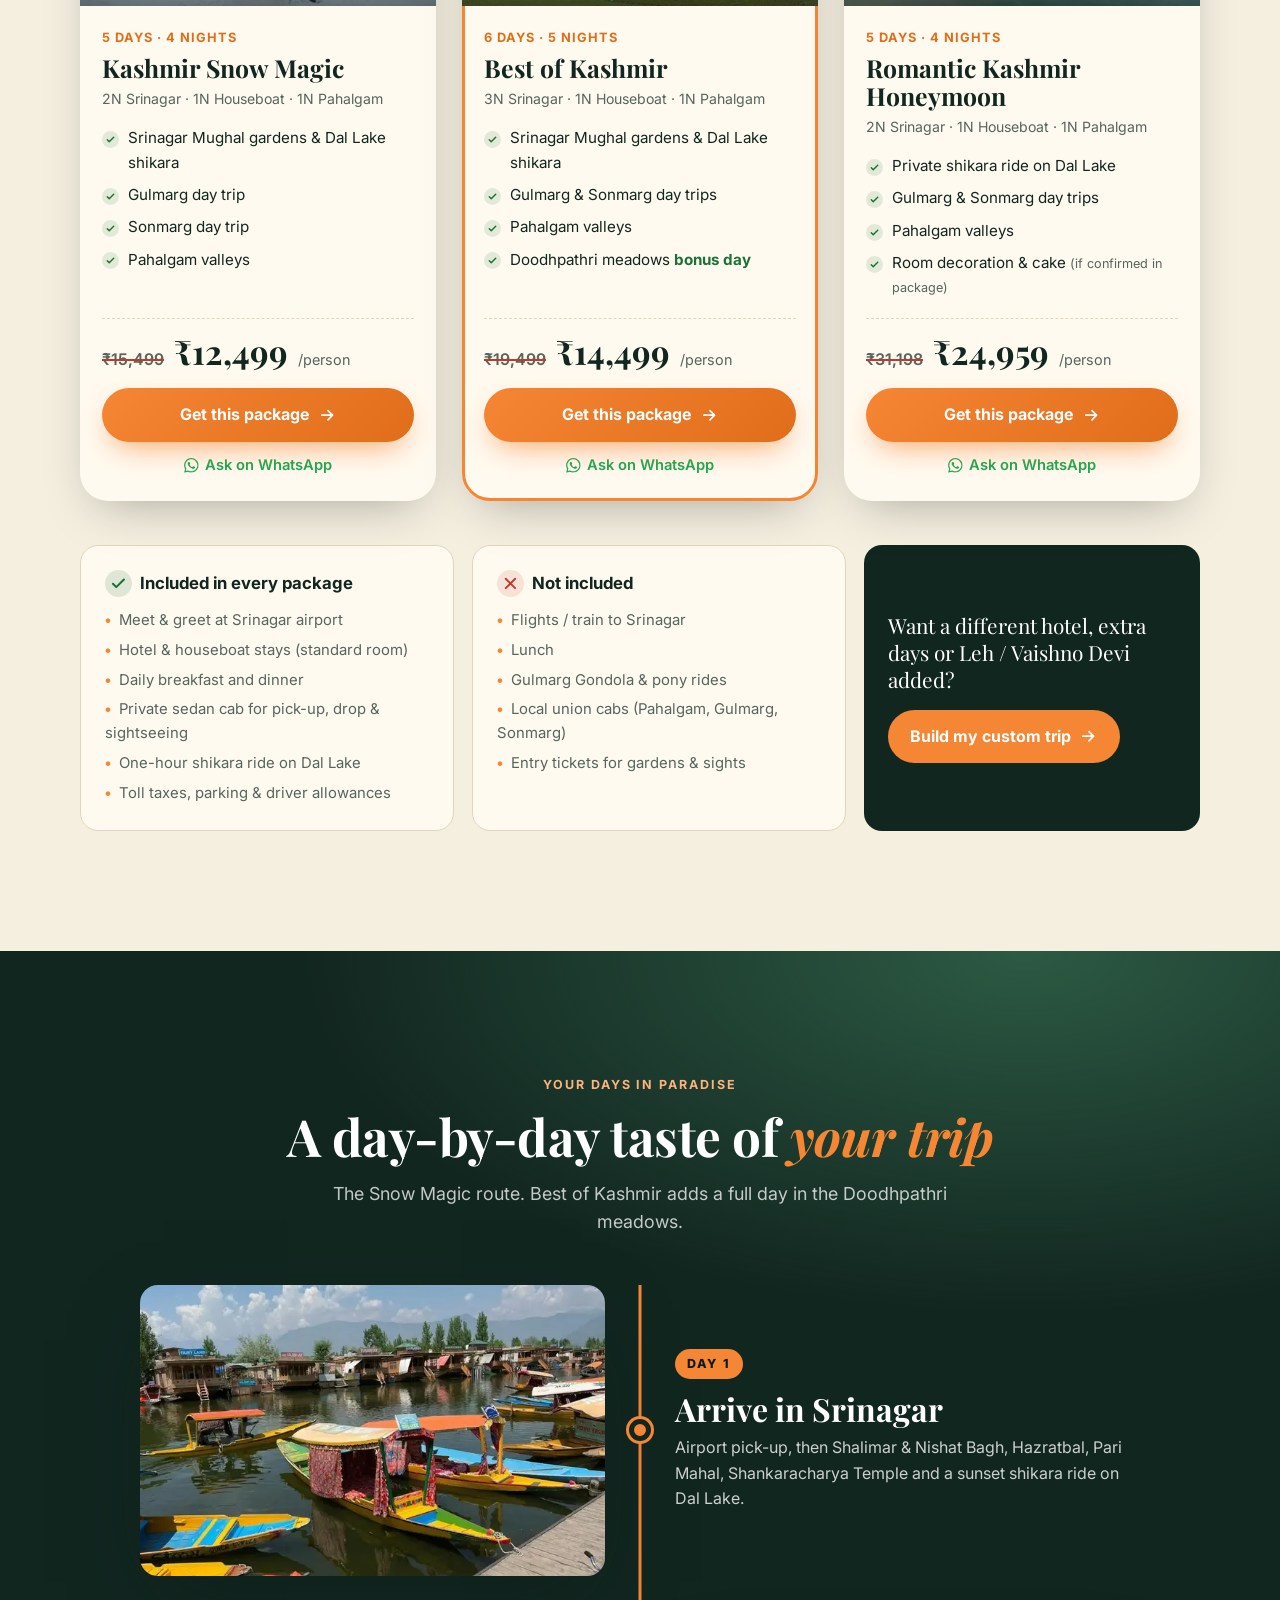
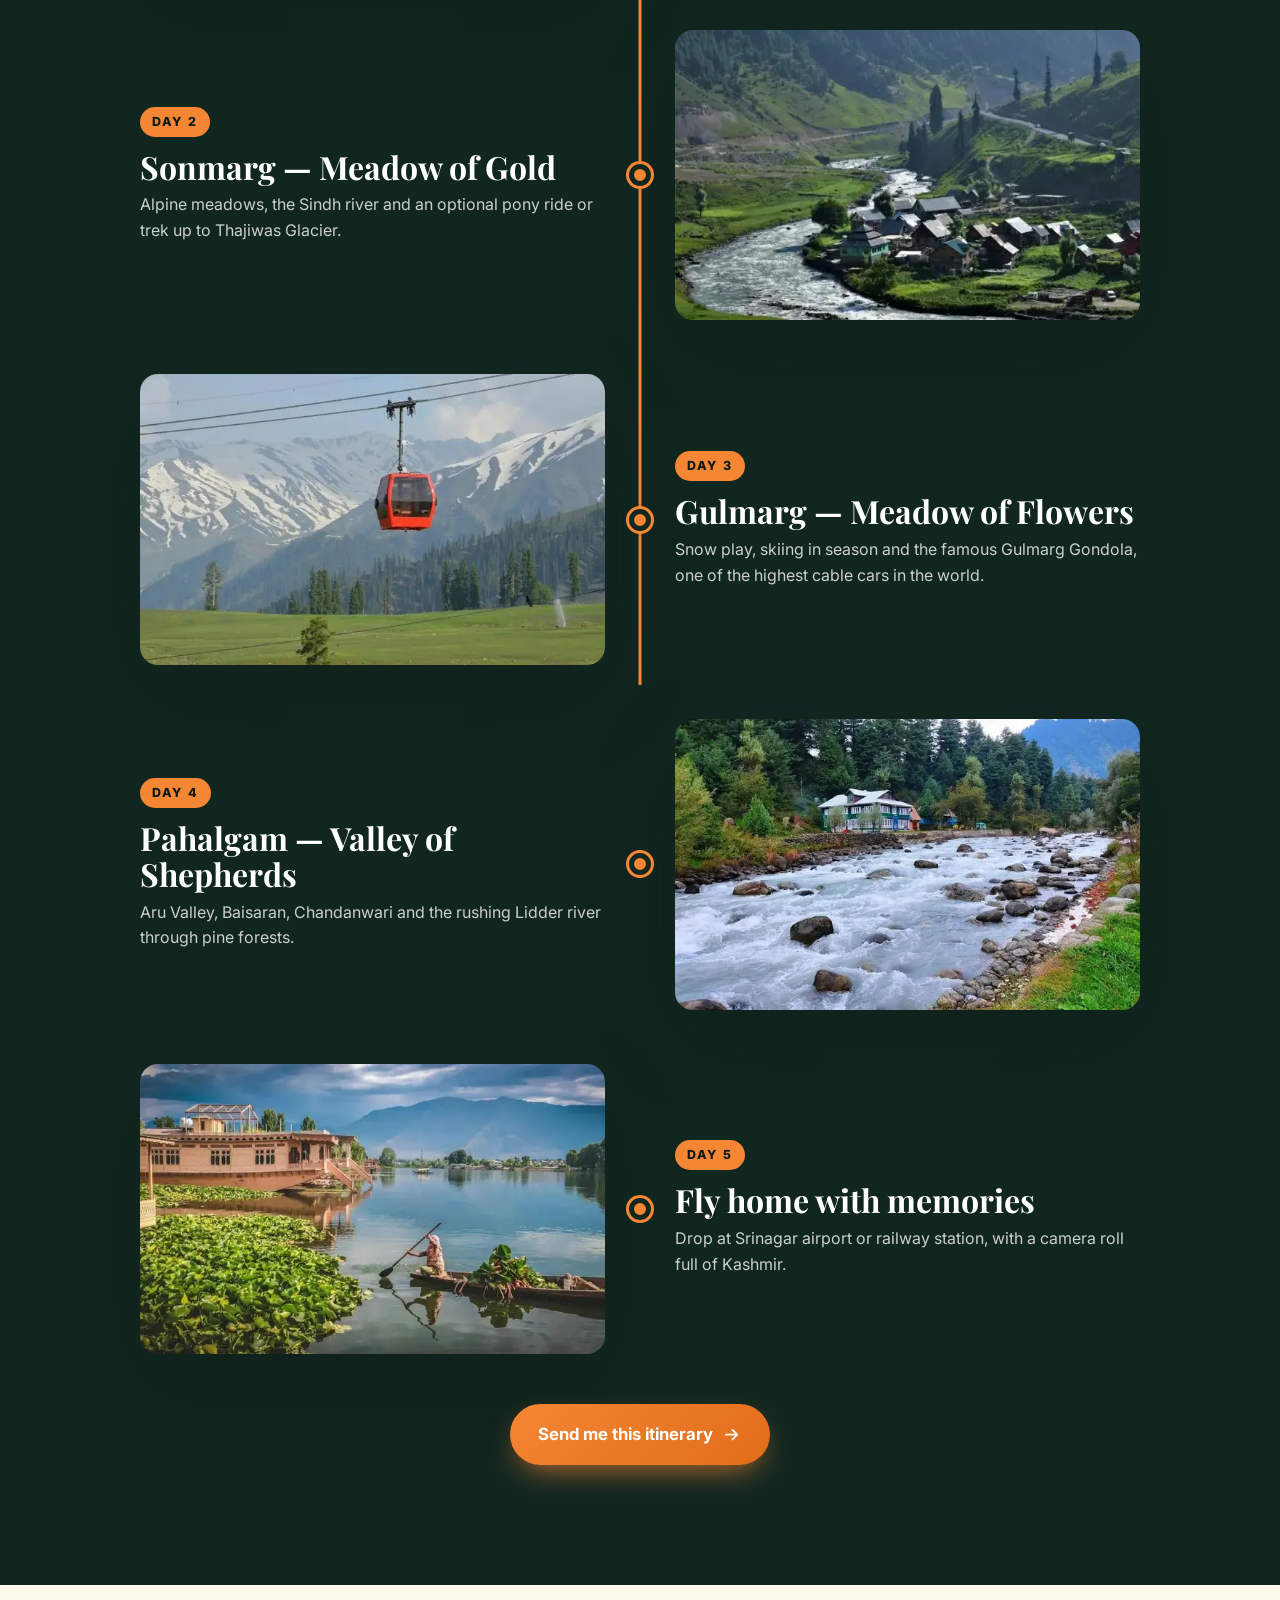
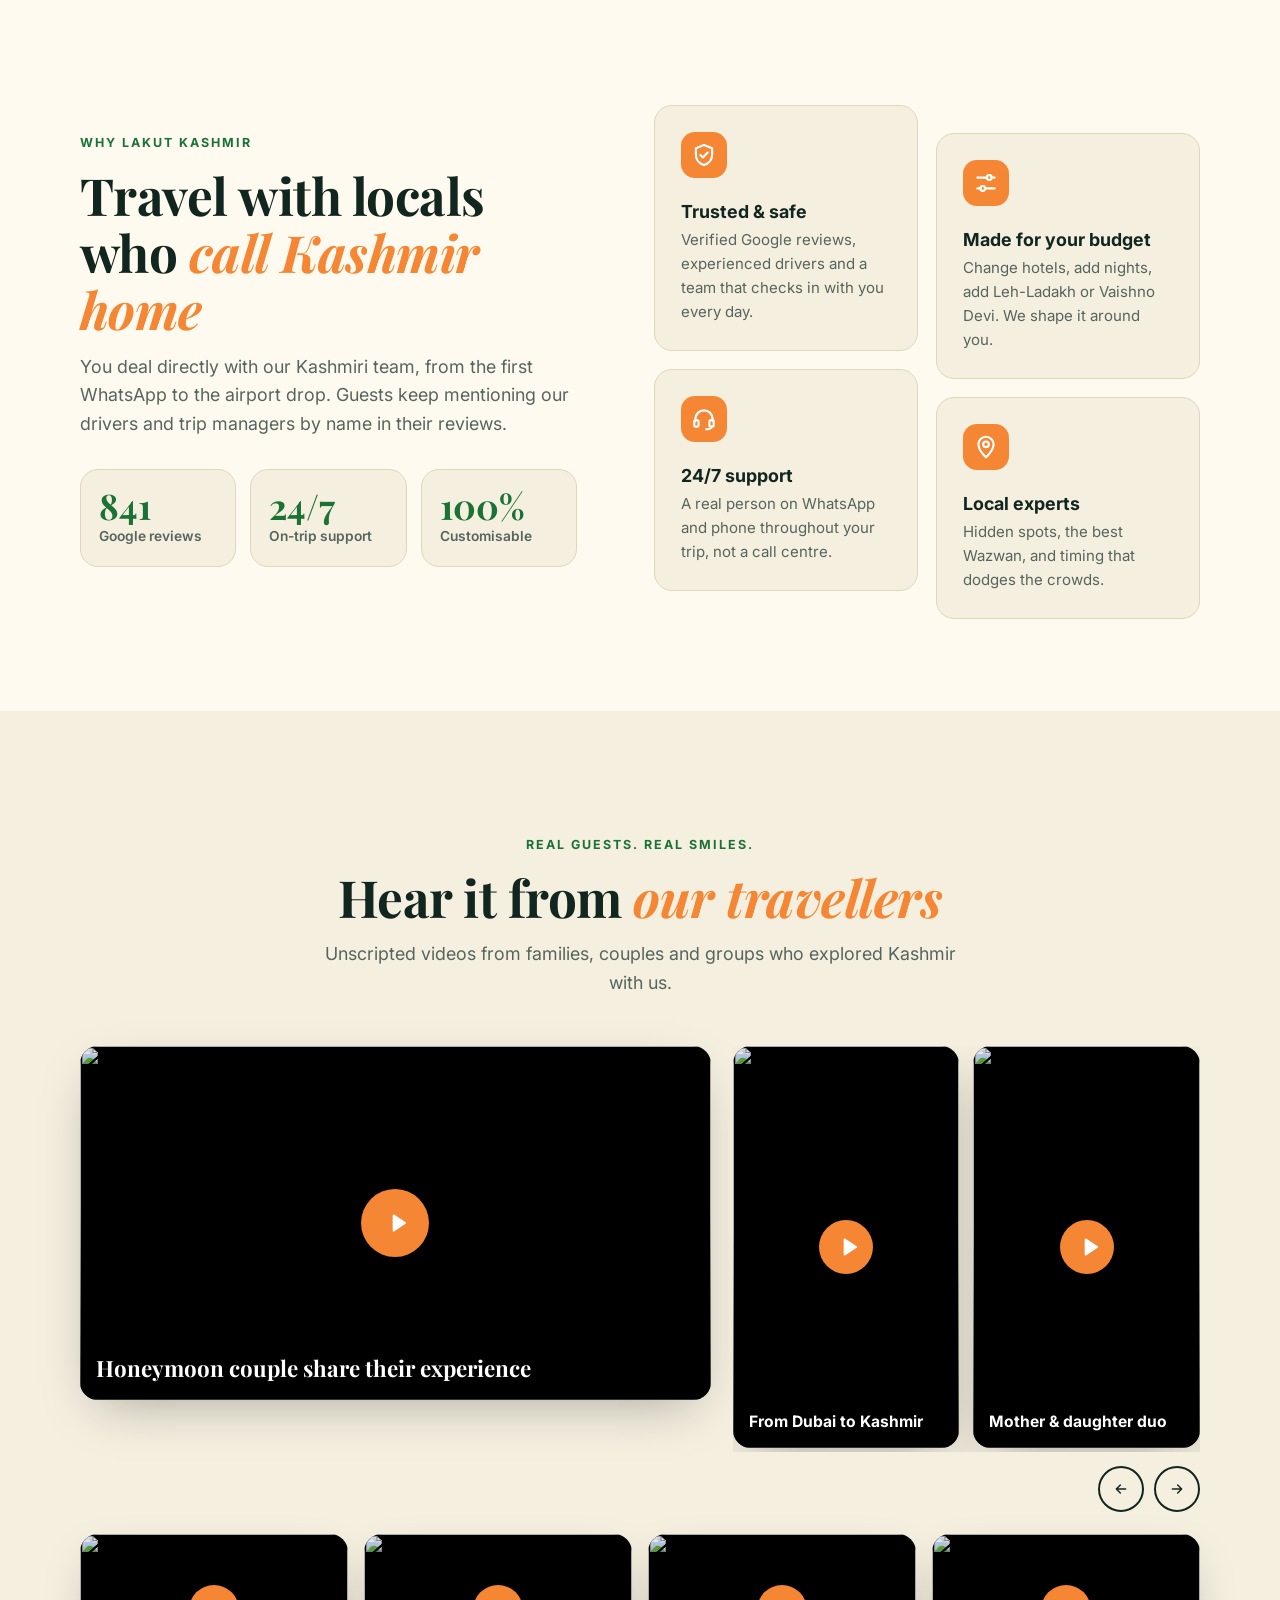
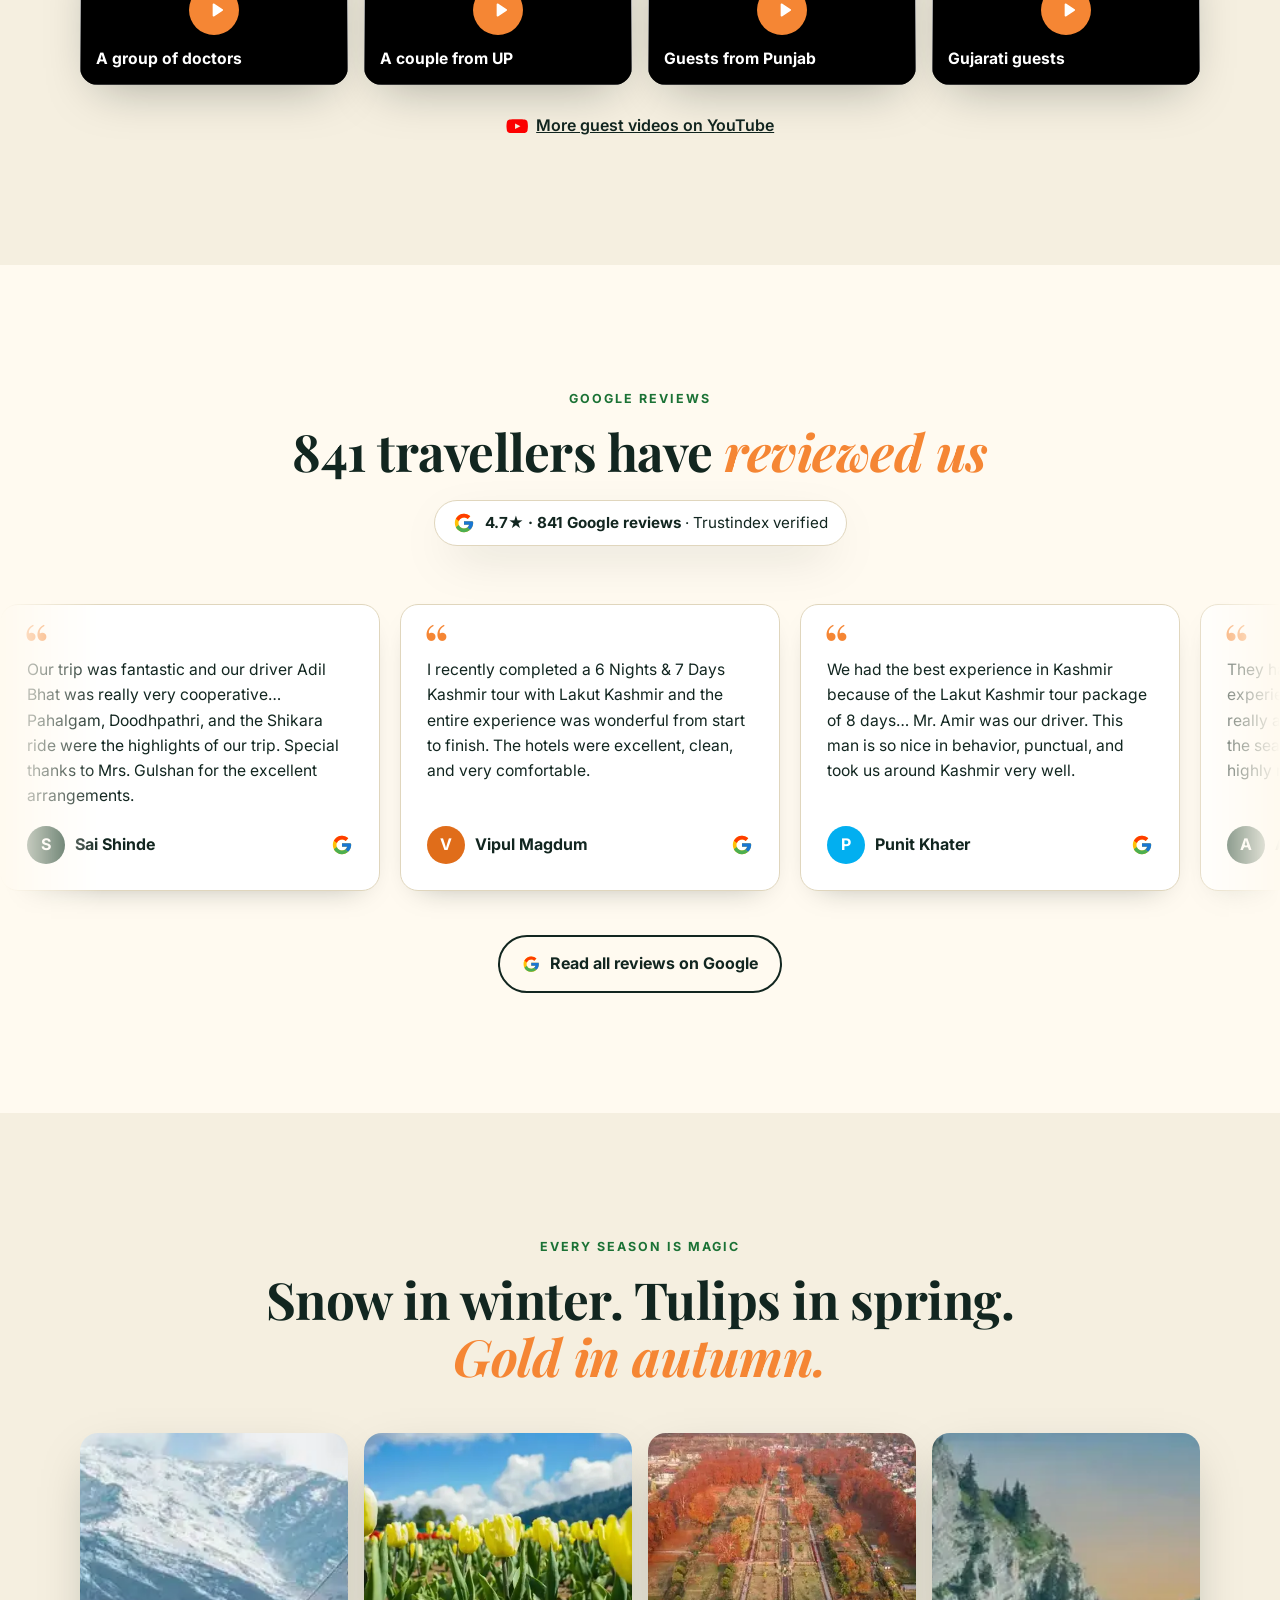
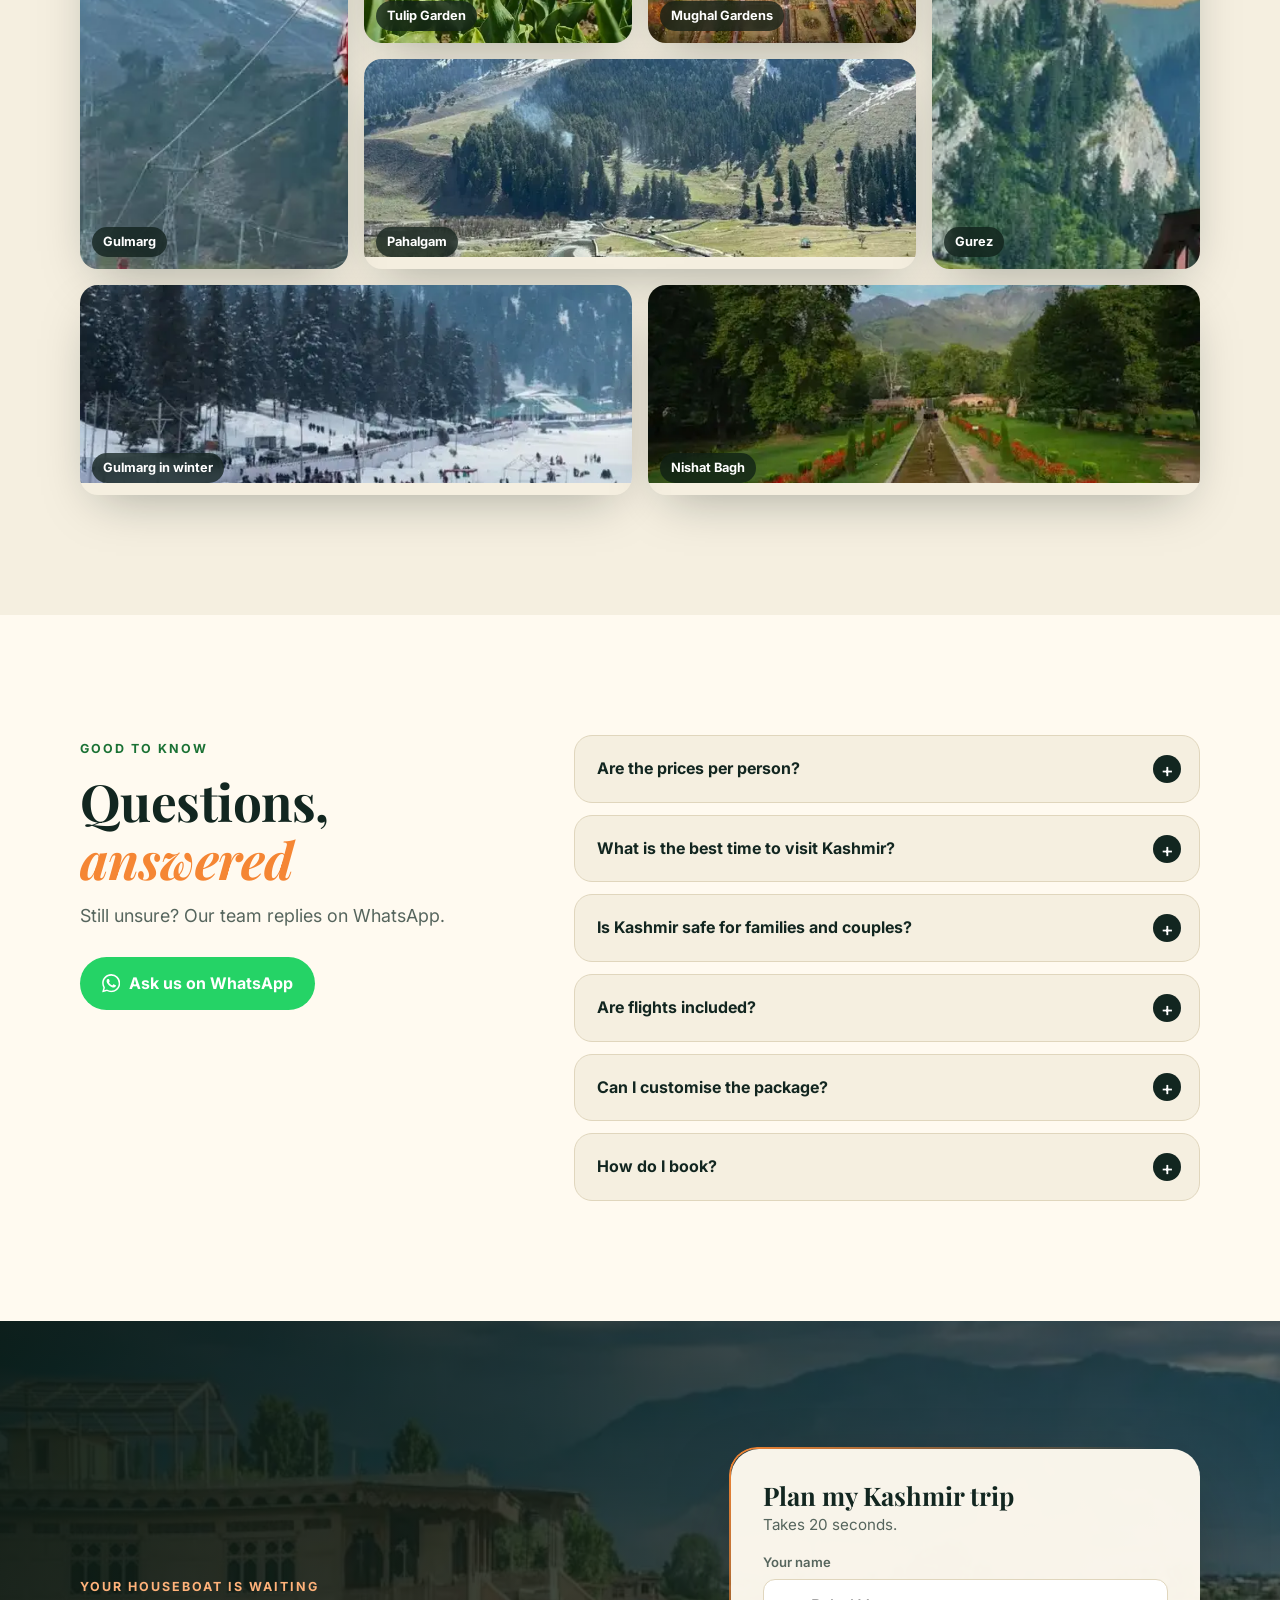
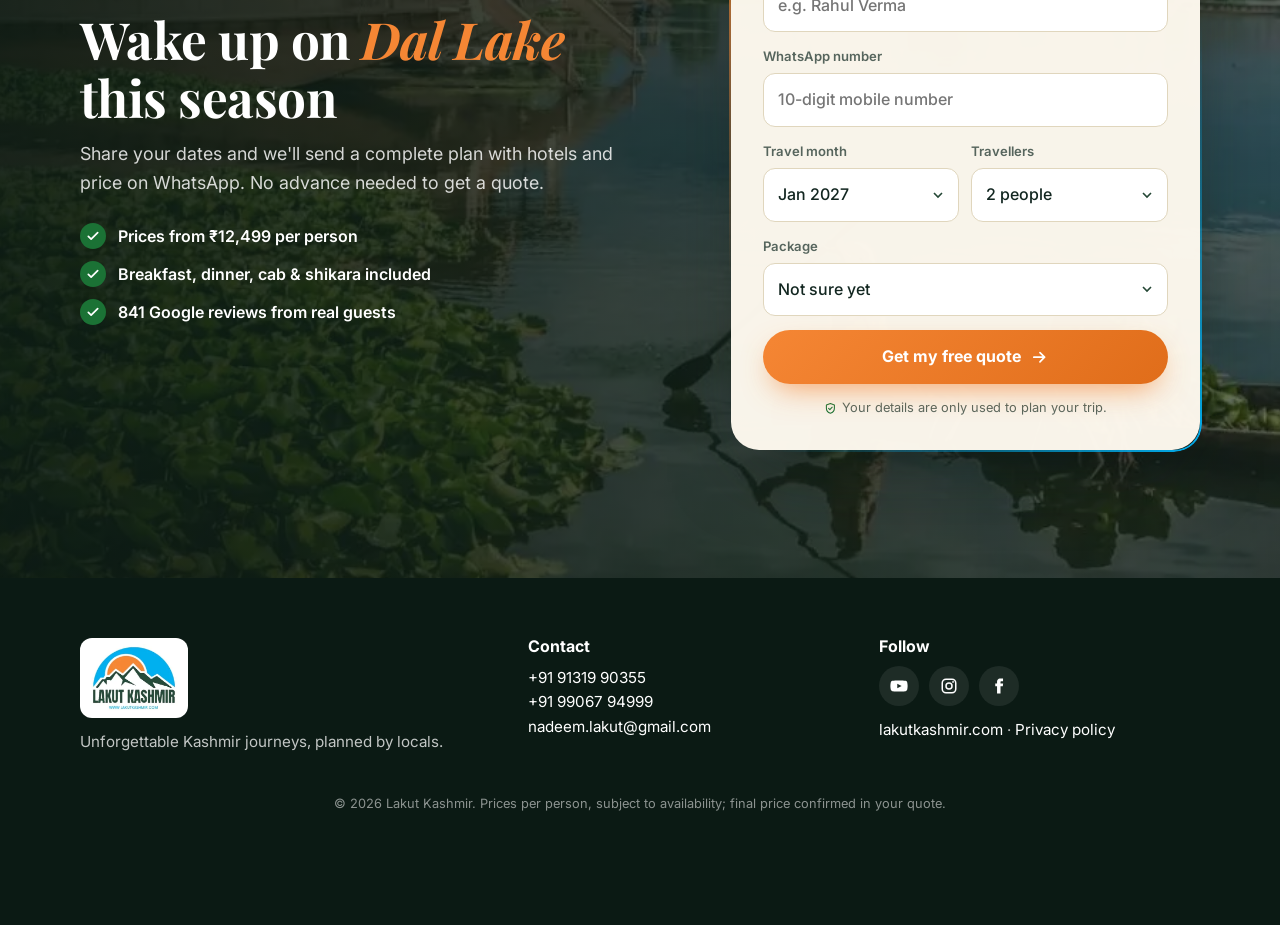
==== commit beba9102: "Faster phone loading: phone-sized hero photo, no animation library on phones Phones get the 640px he" ====
--- a/index.html
+++ b/index.html
@@ -20,7 +20,8 @@
   <link rel="preconnect" href="https://fonts.gstatic.com" crossorigin>
   <link href="https://fonts.googleapis.com/css2?family=Inter:wght@400;500;600;700;800&family=Playfair+Display:ital,wght@0,600;0,700;1,600;1,700&display=swap" rel="stylesheet" media="print" onload="this.media='all'">
   <noscript><link href="https://fonts.googleapis.com/css2?family=Inter:wght@400;500;600;700;800&family=Playfair+Display:ital,wght@0,600;0,700;1,600;1,700&display=swap" rel="stylesheet"></noscript>
-  <link rel="preload" as="image" href="assets/img/sonamarg-1.webp" fetchpriority="high">
+  <link rel="preload" as="image" href="assets/img/sonamarg-1-sm.webp" media="(max-width: 760px)" fetchpriority="high">
+  <link rel="preload" as="image" href="assets/img/sonamarg-1.webp" media="(min-width: 761px)" fetchpriority="high">
   <link rel="stylesheet" href="assets/css/style.css">
 
   <script type="application/ld+json">
@@ -45,8 +46,8 @@
 
   <script src="assets/js/config.js" defer></script>
   <script>
-    // Hide scroll-reveal elements only when animations will run; show them again if GSAP fails to load.
-    if (!matchMedia("(prefers-reduced-motion: reduce)").matches) {
+    // Scroll animations run on desktop computers only (phones stay fast); show everything again if GSAP fails to load.
+    if (!matchMedia("(prefers-reduced-motion: reduce)").matches && matchMedia("(hover: hover) and (pointer: fine) and (min-width: 761px)").matches) {
       document.documentElement.classList.add("anim");
       setTimeout(function () { if (!window.gsap) document.documentElement.classList.remove("anim"); }, 3500);
     }
@@ -111,7 +112,7 @@
     <!-- HERO -->
     <section class="hero" aria-labelledby="hero-title">
       <div class="hero__bg" aria-hidden="true">
-        <img class="hero__slide is-on" src="assets/img/sonamarg-1.webp" alt="" fetchpriority="high" width="1150" height="722">
+        <picture><source media="(max-width: 760px)" srcset="assets/img/sonamarg-1-sm.webp" width="640" height="402"><img class="hero__slide is-on" src="assets/img/sonamarg-1.webp" alt="" fetchpriority="high" width="1150" height="722"></picture>
         <img class="hero__slide" data-src="assets/img/gulmarg-2.webp" alt="" width="1150" height="722">
         <img class="hero__slide" data-src="assets/img/houseboat-2.webp" alt="" width="690" height="433">
         <img class="hero__slide" data-src="assets/img/sonamarg-snow.webp" alt="" width="1150" height="722">
@@ -195,7 +196,7 @@
         <div class="pk-grid">
           <article class="pk" data-pkg="snow" data-tilt>
             <div class="pk__media">
-              <img src="assets/img/sonamarg-snow-sm.webp" srcset="assets/img/sonamarg-snow-sm.webp 640w, assets/img/sonamarg-snow.webp 1150w" sizes="(max-width: 760px) 92vw, 380px" alt="Snow-covered Sonmarg valley" loading="lazy" width="640" height="402">
+              <img src="assets/img/sonamarg-snow-sm.webp" srcset="assets/img/sonamarg-snow-sm.webp 640w, assets/img/sonamarg-snow.webp 1150w" sizes="(max-width: 760px) 340px, 380px" alt="Snow-covered Sonmarg valley" loading="lazy" width="640" height="402">
               <span class="pk__tag"><svg><use href="#i-snow"/></svg> Best for first-timers</span>
               <span class="pk__save">Save ₹3,000</span>
             </div>
@@ -221,7 +222,7 @@
           <article class="pk pk--hot" data-pkg="group" data-tilt>
             <div class="pk__ribbon">Most popular</div>
             <div class="pk__media">
-              <img src="assets/img/doodhpathri-1-sm.webp" srcset="assets/img/doodhpathri-1-sm.webp 640w, assets/img/doodhpathri-1.webp 1150w" sizes="(max-width: 760px) 92vw, 380px" alt="Green meadows of Doodhpathri" loading="lazy" width="640" height="402">
+              <img src="assets/img/doodhpathri-1-sm.webp" srcset="assets/img/doodhpathri-1-sm.webp 640w, assets/img/doodhpathri-1.webp 1150w" sizes="(max-width: 760px) 340px, 380px" alt="Green meadows of Doodhpathri" loading="lazy" width="640" height="402">
               <span class="pk__tag"><svg><use href="#i-users"/></svg> Best for families &amp; groups</span>
               <span class="pk__save">Save ₹5,000</span>
             </div>
@@ -246,7 +247,7 @@
 
           <article class="pk" data-pkg="honeymoon" data-tilt>
             <div class="pk__media">
-              <img src="assets/img/srinagar-autumn-sm.webp" srcset="assets/img/srinagar-autumn-sm.webp 640w, assets/img/srinagar-autumn.webp 1150w" sizes="(max-width: 760px) 92vw, 380px" alt="Shikara on a calm Dal Lake under chinar leaves" loading="lazy" width="640" height="402">
+              <img src="assets/img/srinagar-autumn-sm.webp" srcset="assets/img/srinagar-autumn-sm.webp 640w, assets/img/srinagar-autumn.webp 1150w" sizes="(max-width: 760px) 340px, 380px" alt="Shikara on a calm Dal Lake under chinar leaves" loading="lazy" width="640" height="402">
               <span class="pk__tag"><svg><use href="#i-heart"/></svg> Best for couples</span>
               <span class="pk__save">Save ₹6,239</span>
             </div>
@@ -470,7 +471,7 @@
 
     <!-- FINAL CTA -->
     <section class="final" id="enquire" aria-labelledby="fn-title">
-      <div class="final__bg" aria-hidden="true"><img src="assets/img/houseboat-1.webp" alt="" loading="lazy" width="1150" height="722"></div>
+      <div class="final__bg" aria-hidden="true"><img src="assets/img/houseboat-1.webp" srcset="assets/img/houseboat-1-sm.webp 640w, assets/img/houseboat-1.webp 1150w" sizes="(max-width: 760px) 360px, 100vw" alt="" loading="lazy" width="1150" height="722"></div>
       <div class="wrap final__grid">
         <div class="final__copy" data-reveal>
           <p class="eyebrow eyebrow--light">Your houseboat is waiting</p>
@@ -572,8 +573,6 @@
     </div>
   </div>
 
-  <script src="https://cdnjs.cloudflare.com/ajax/libs/gsap/3.12.5/gsap.min.js" defer></script>
-  <script src="https://cdnjs.cloudflare.com/ajax/libs/gsap/3.12.5/ScrollTrigger.min.js" defer></script>
   <script src="assets/js/track.js" defer></script>
   <script src="assets/js/main.js" defer></script>
 </body>
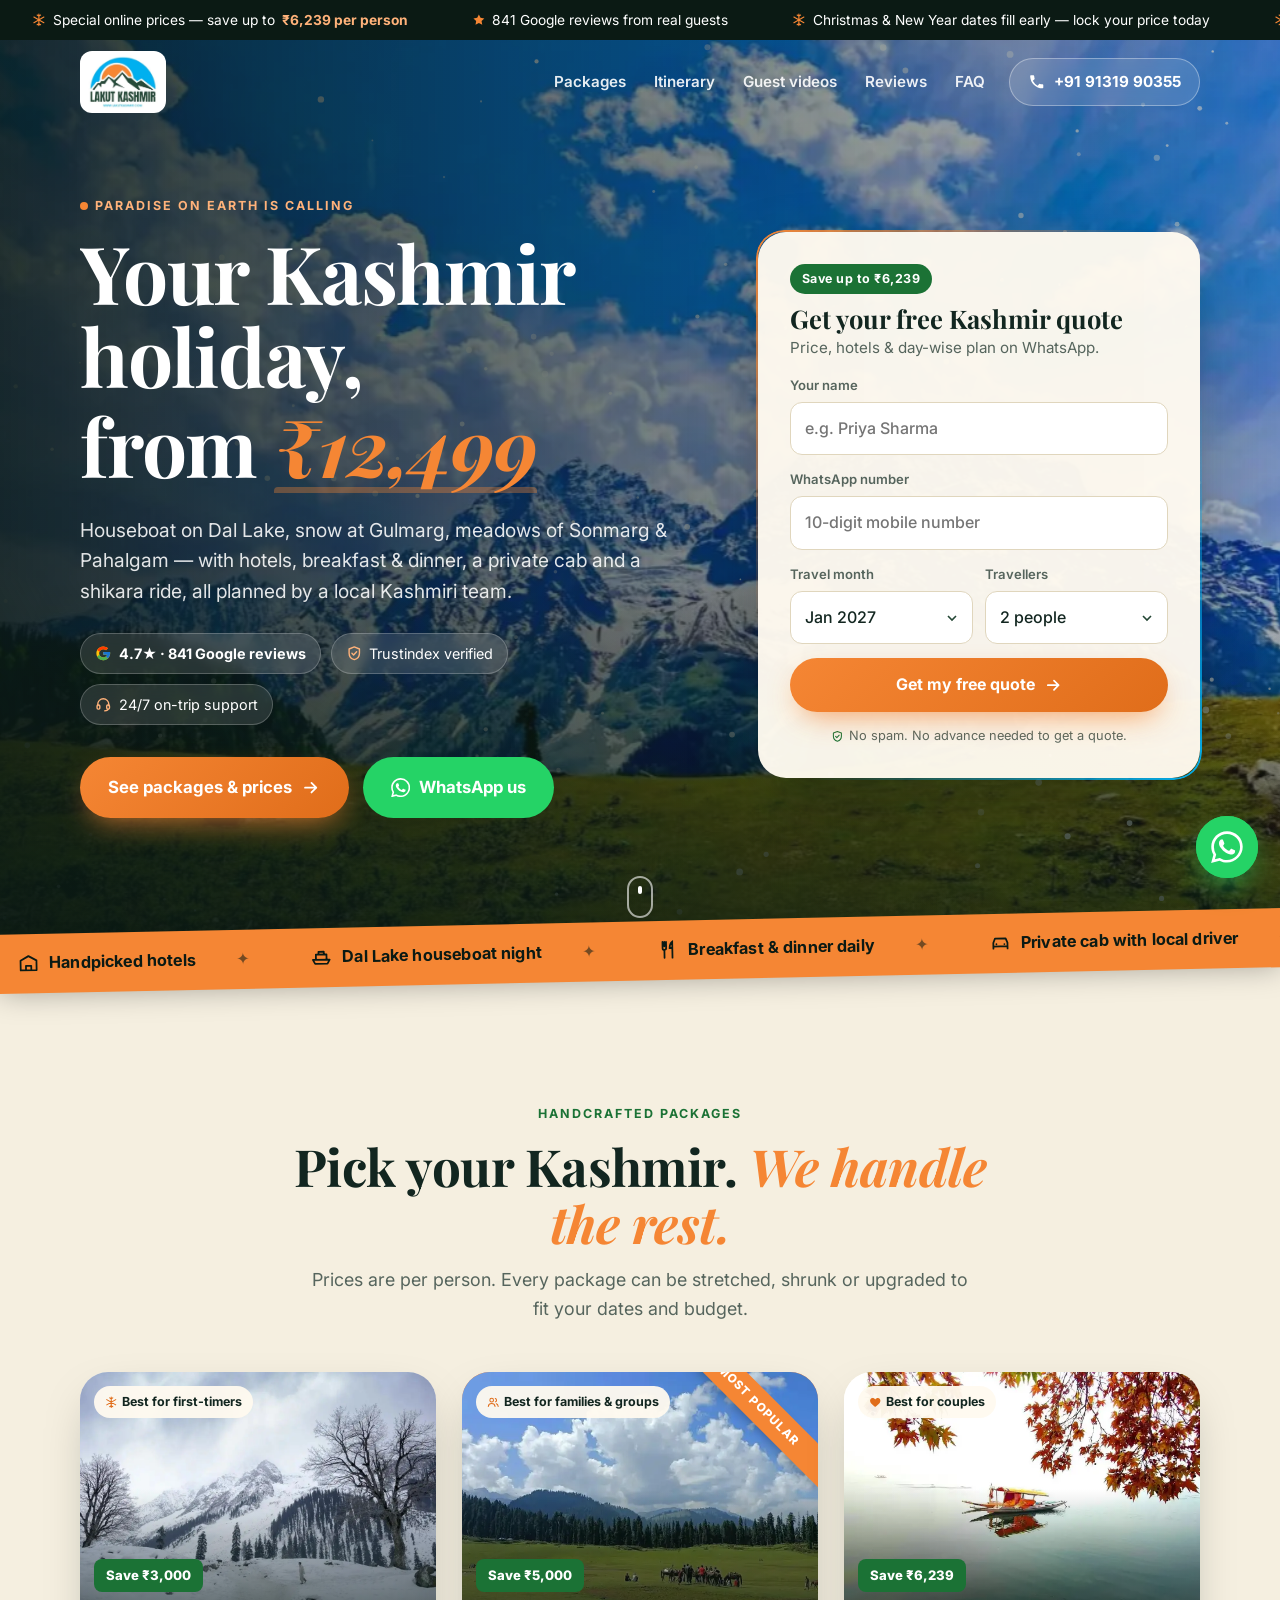
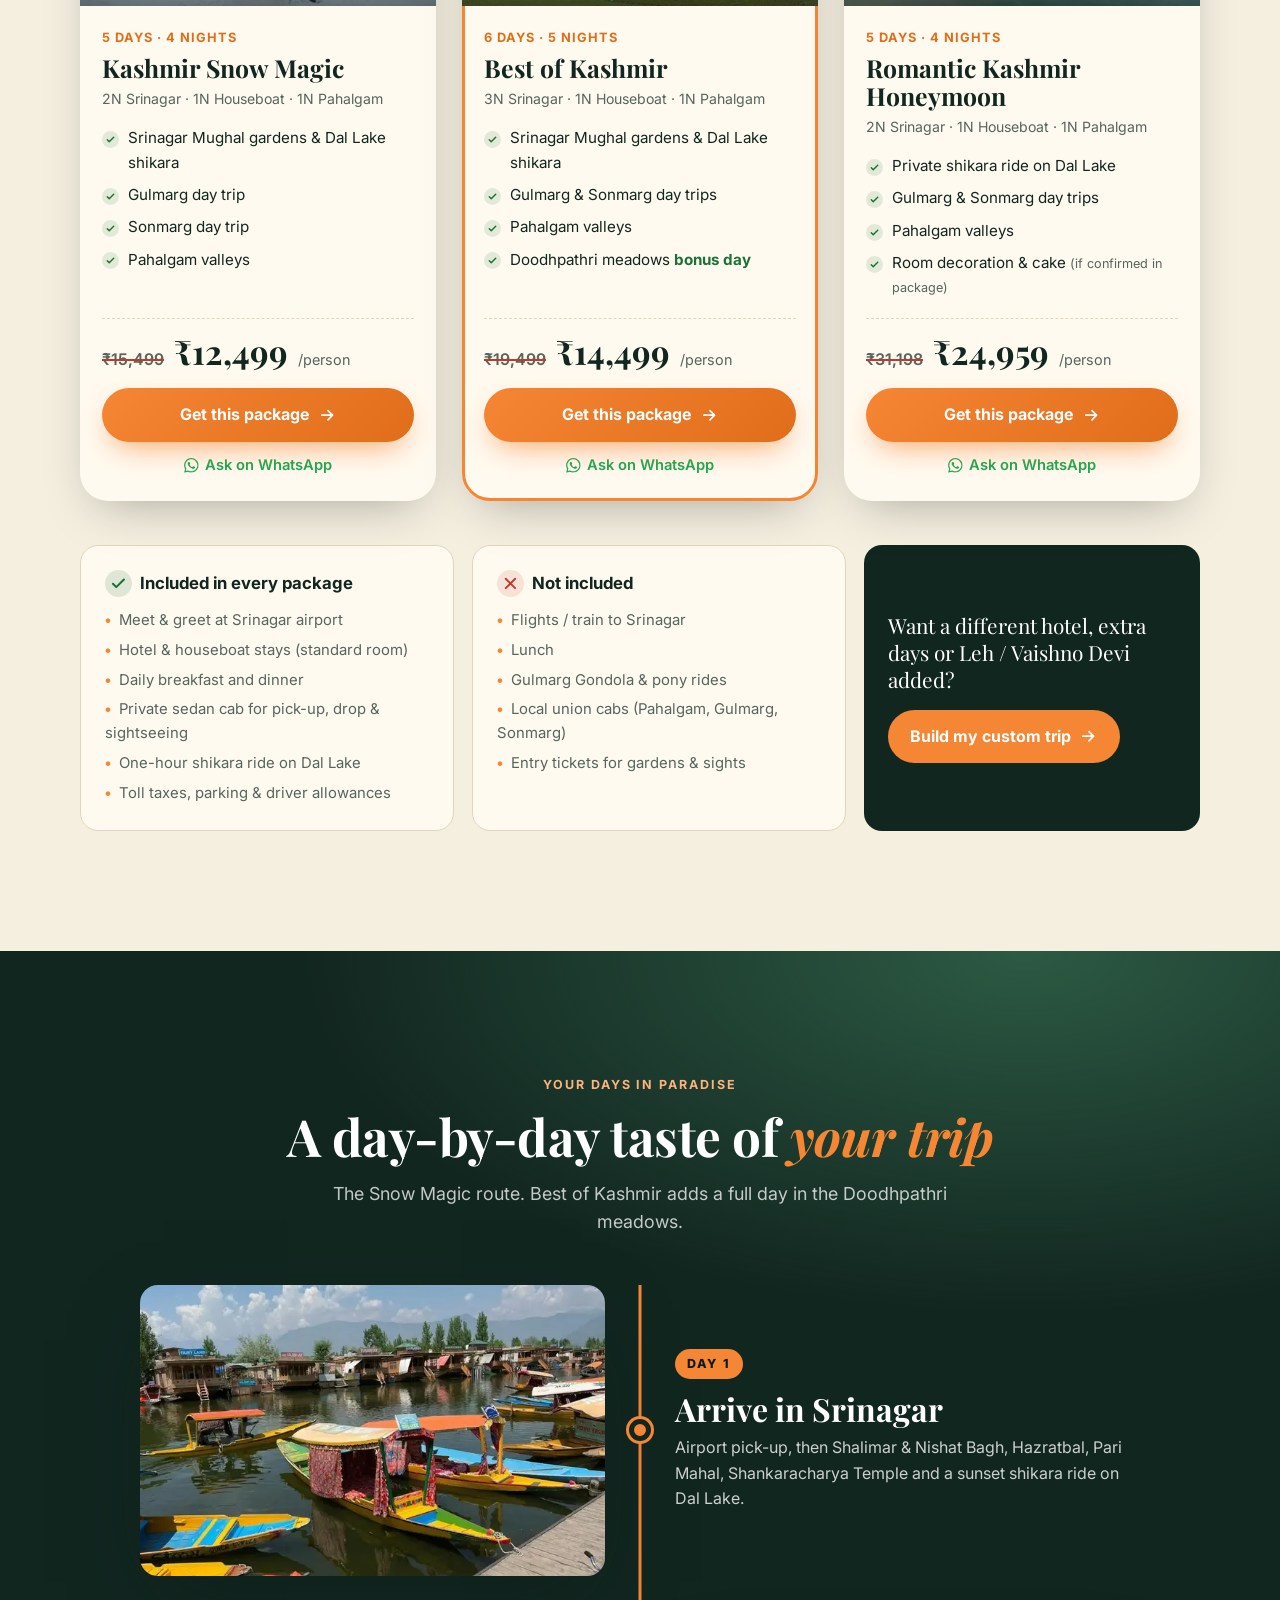
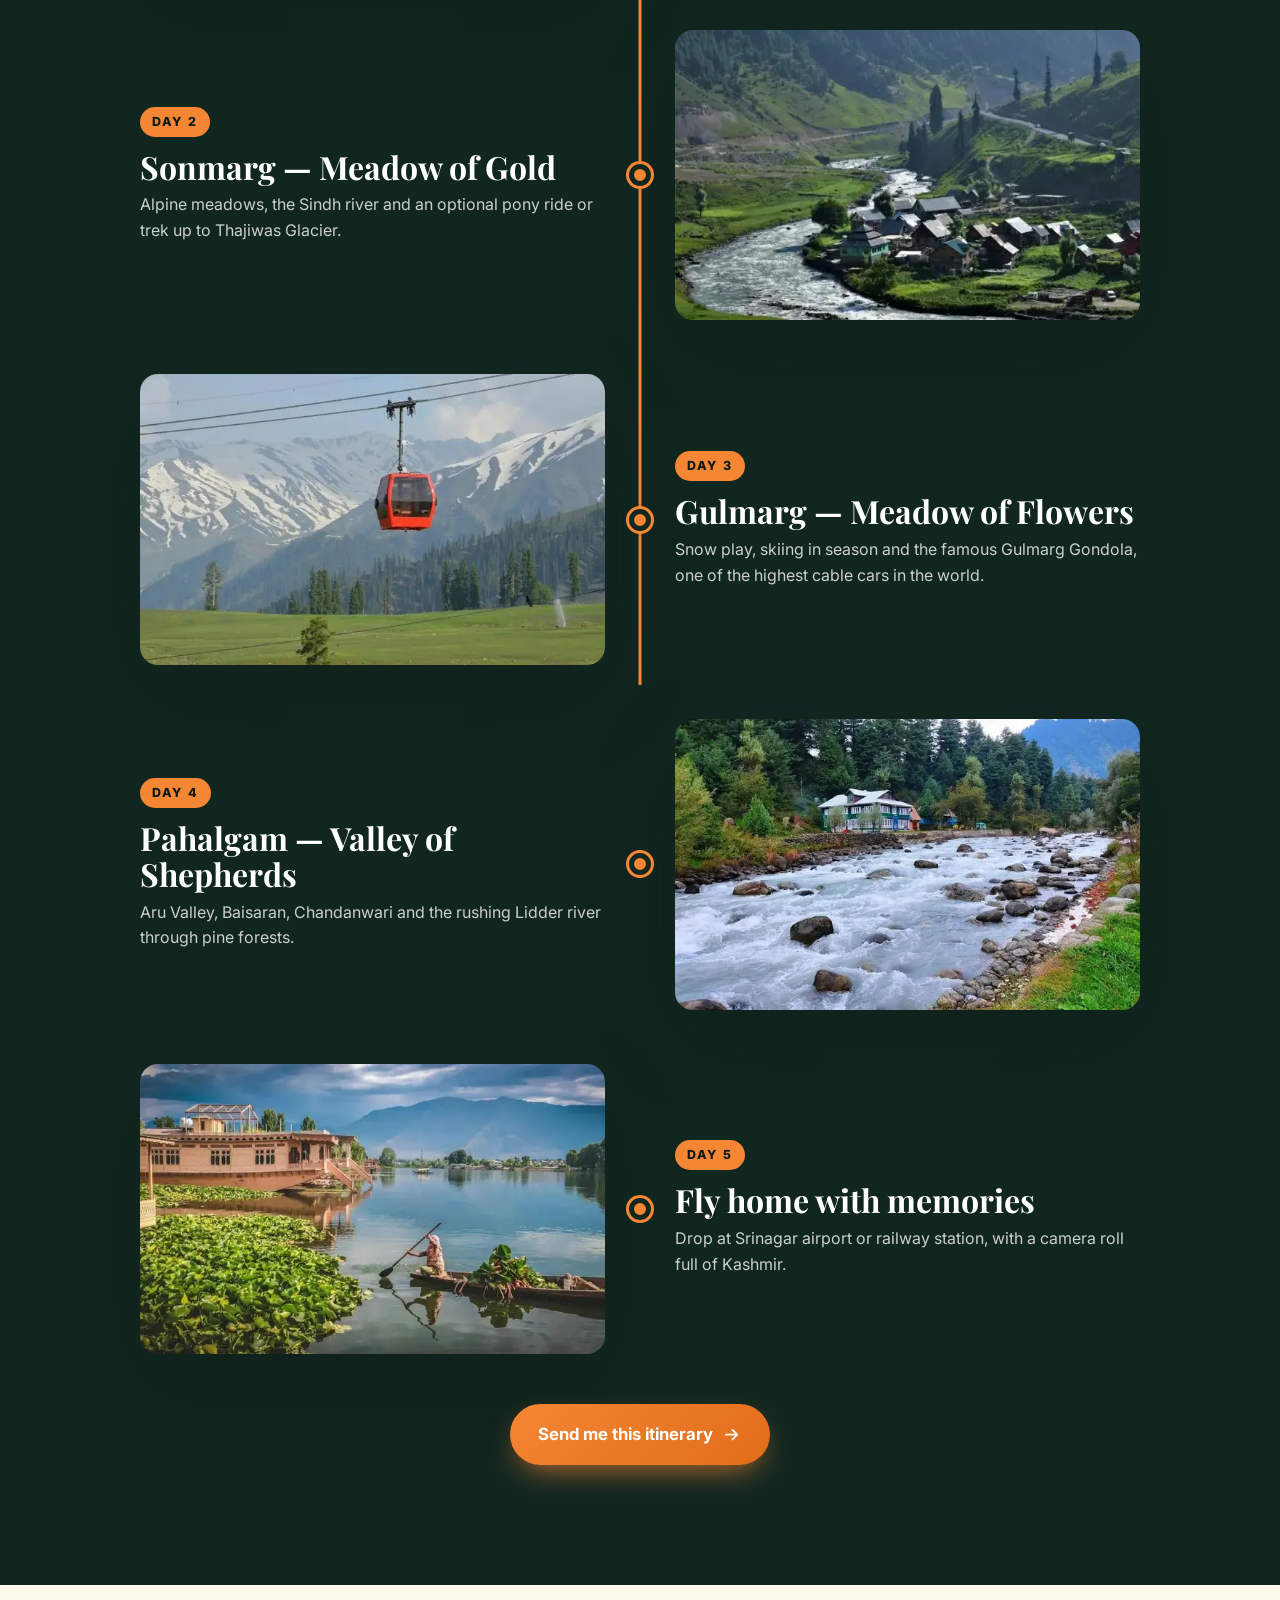
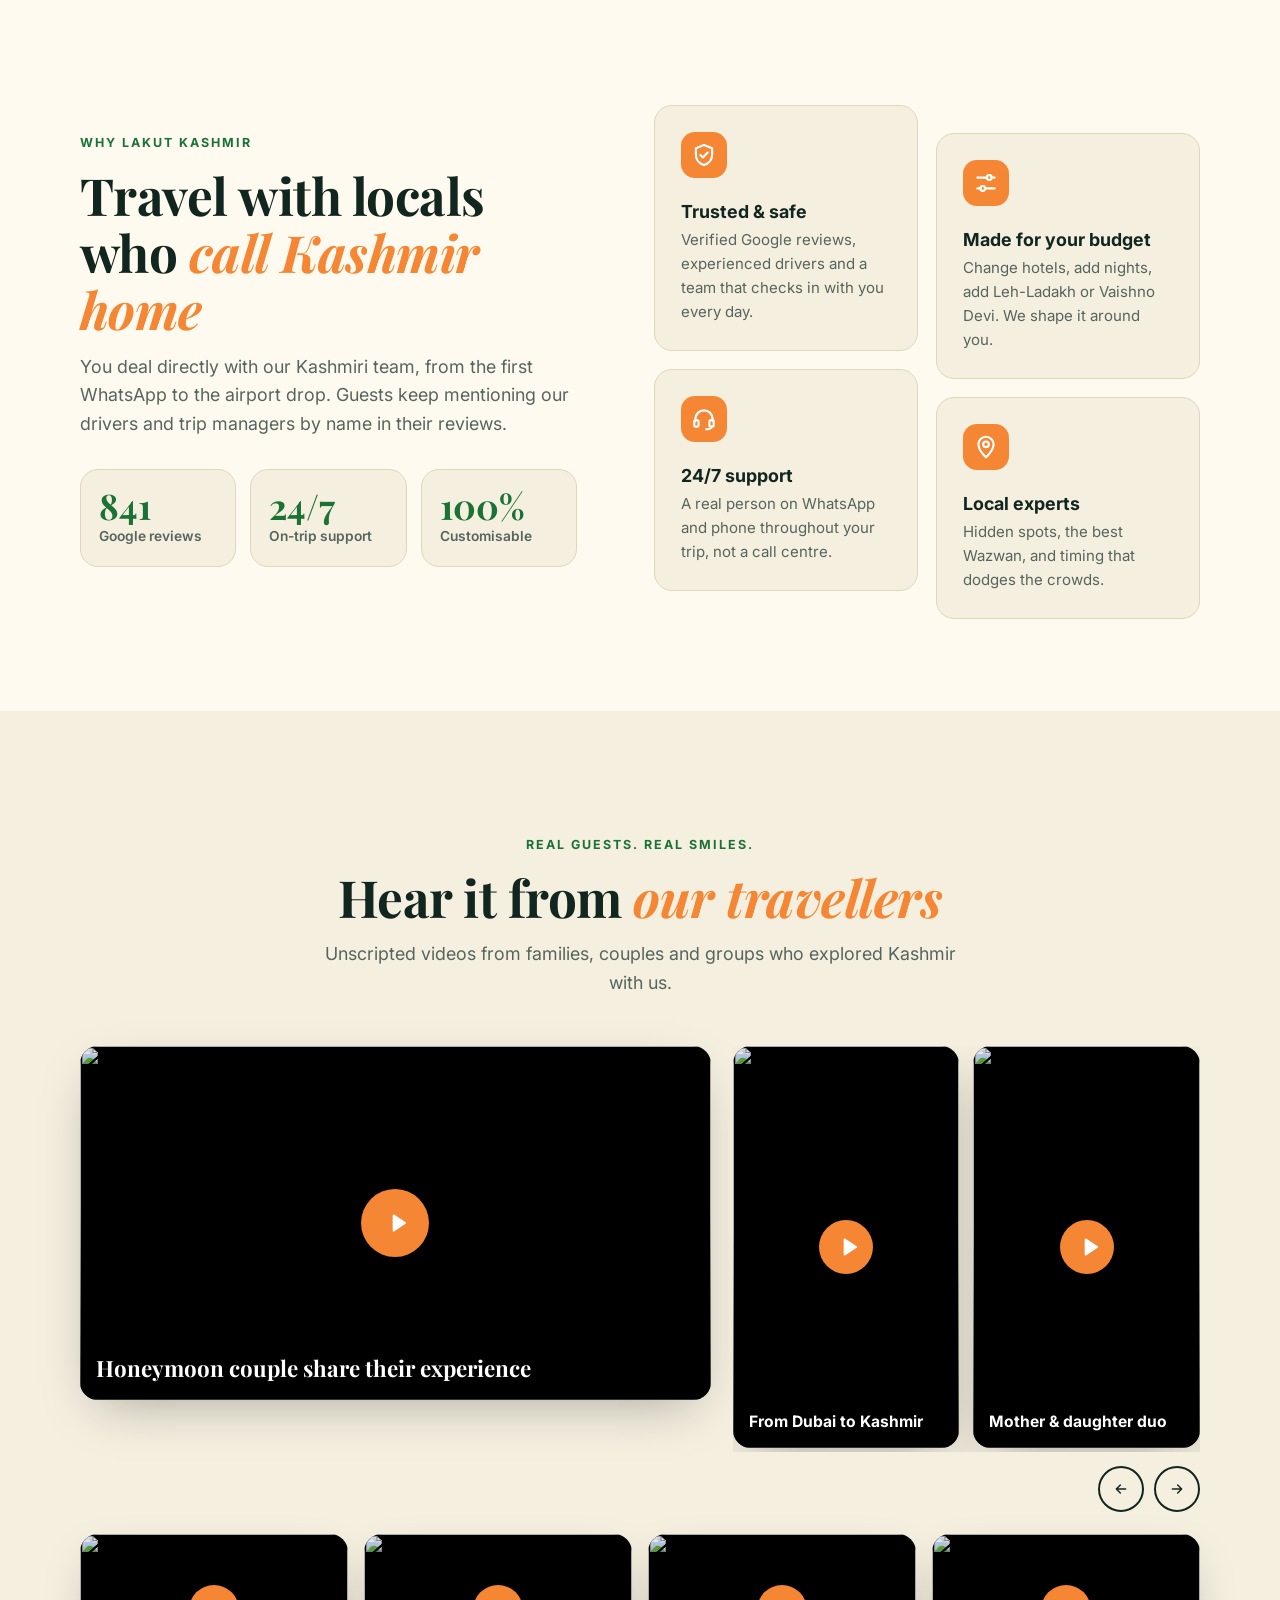
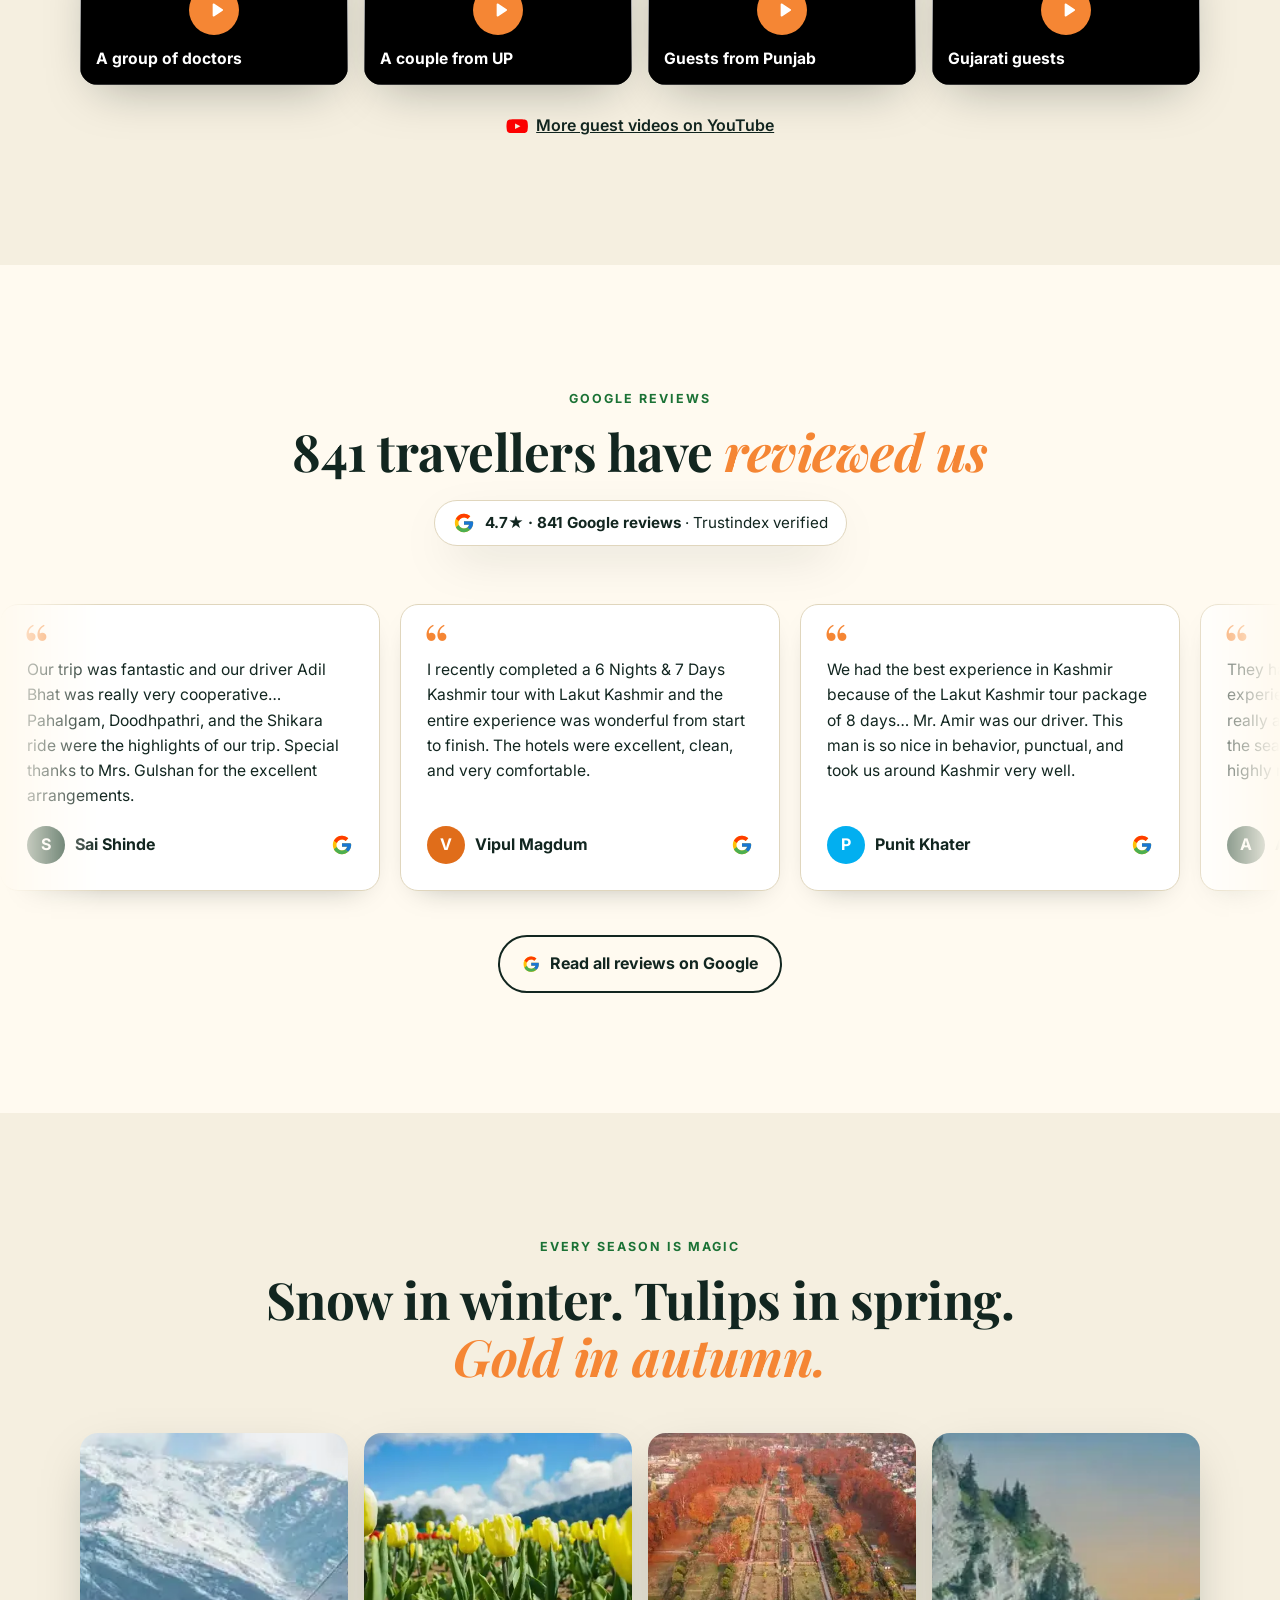
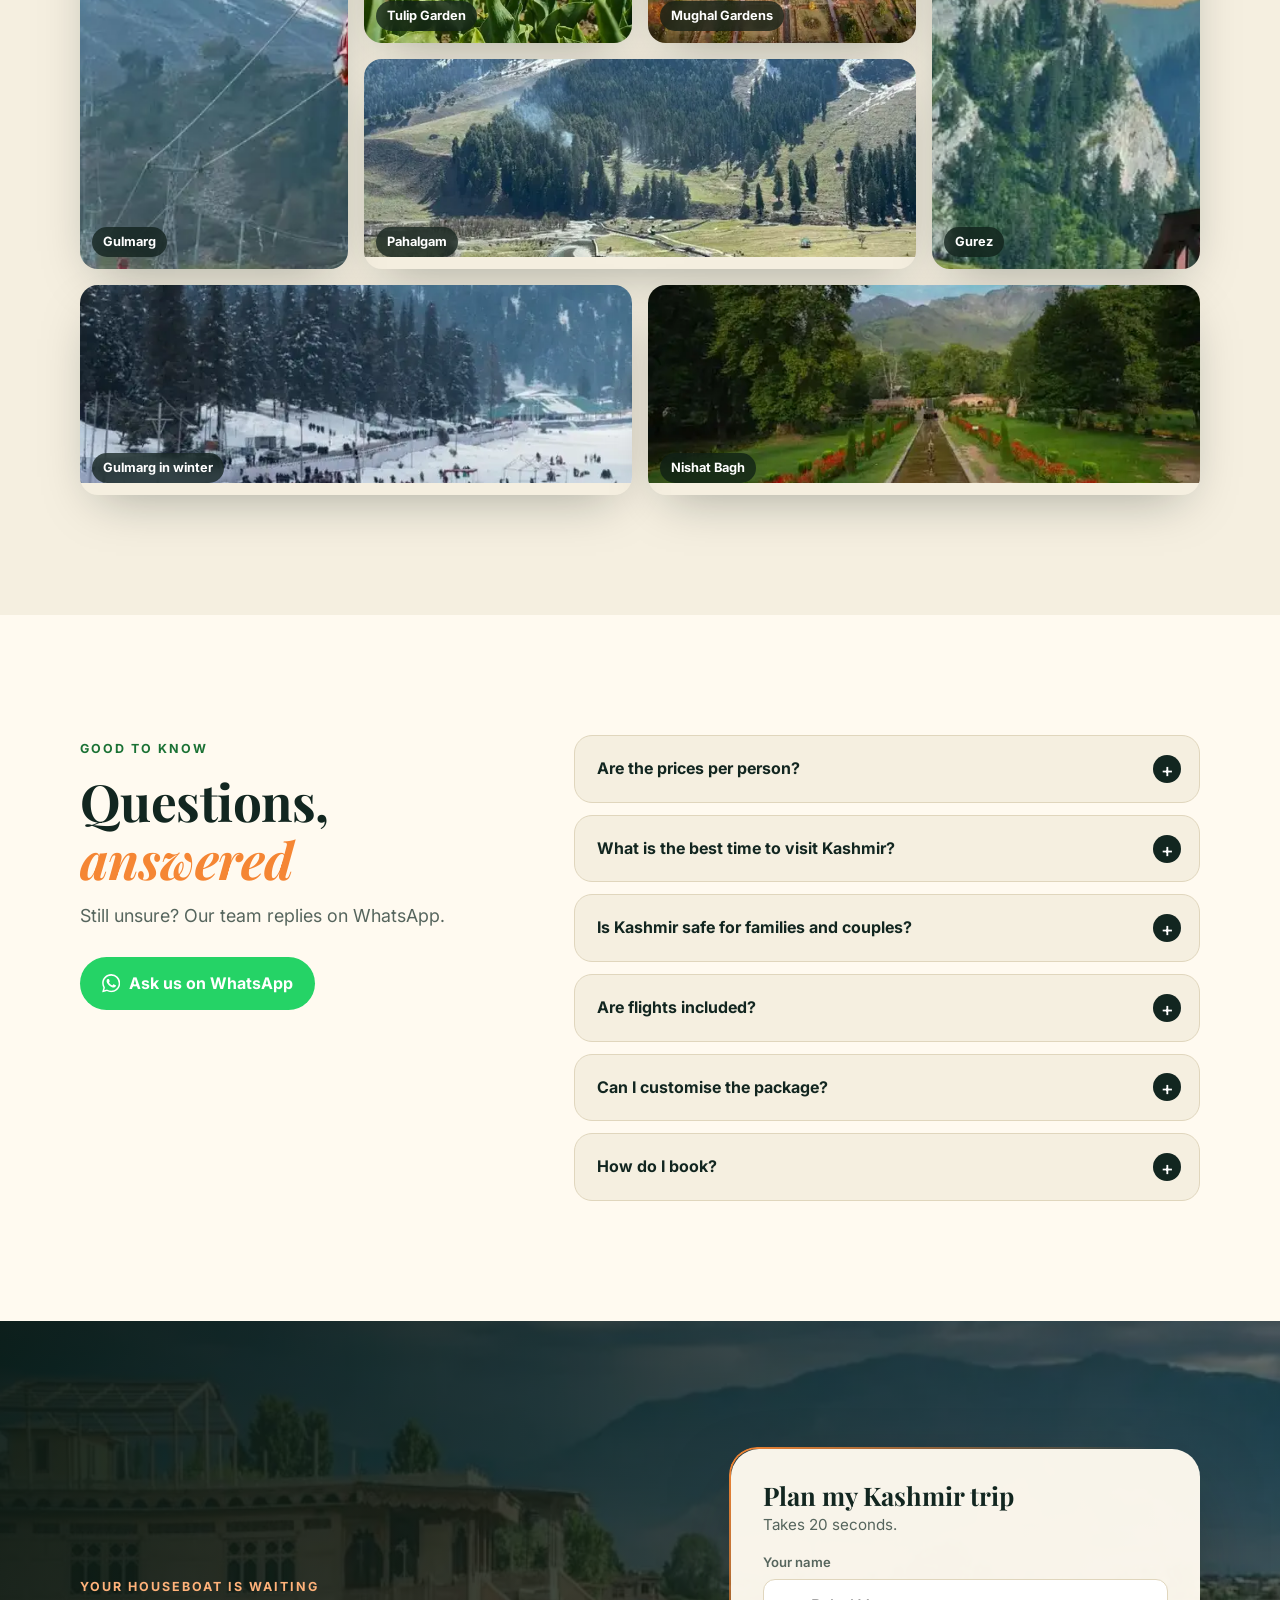
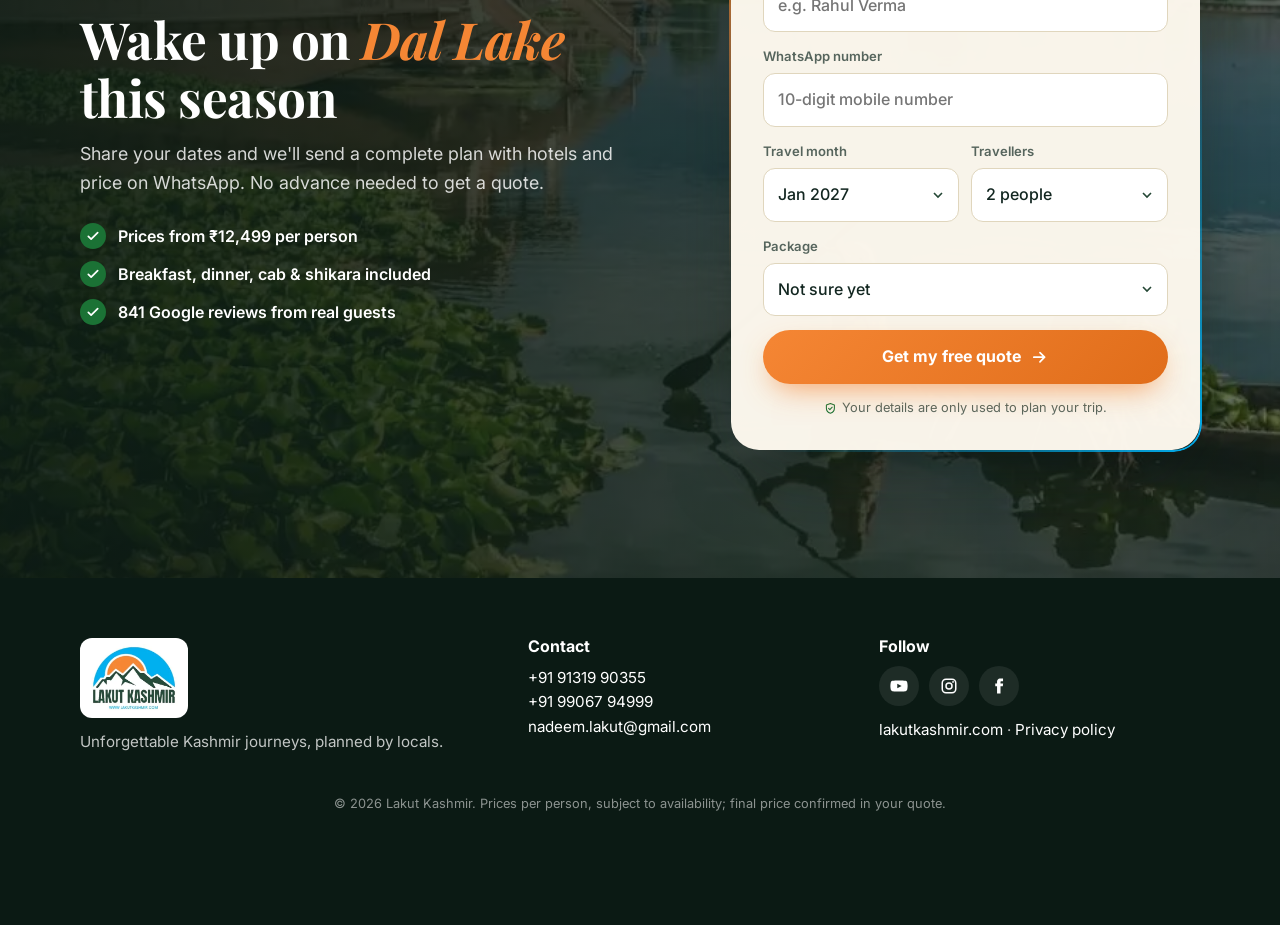
==== commit 3606c77f: "Phones: lighter hero photo and logo; Google tag after first touch Hero on phones uses sonamarg-1-m.w" ====
--- a/index.html
+++ b/index.html
@@ -20,7 +20,7 @@
   <link rel="preconnect" href="https://fonts.gstatic.com" crossorigin>
   <link href="https://fonts.googleapis.com/css2?family=Inter:wght@400;500;600;700;800&family=Playfair+Display:ital,wght@0,600;0,700;1,600;1,700&display=swap" rel="stylesheet" media="print" onload="this.media='all'">
   <noscript><link href="https://fonts.googleapis.com/css2?family=Inter:wght@400;500;600;700;800&family=Playfair+Display:ital,wght@0,600;0,700;1,600;1,700&display=swap" rel="stylesheet"></noscript>
-  <link rel="preload" as="image" href="assets/img/sonamarg-1-sm.webp" media="(max-width: 760px)" fetchpriority="high">
+  <link rel="preload" as="image" href="assets/img/sonamarg-1-m.webp" media="(max-width: 760px)" fetchpriority="high">
   <link rel="preload" as="image" href="assets/img/sonamarg-1.webp" media="(min-width: 761px)" fetchpriority="high">
   <link rel="stylesheet" href="assets/css/style.css">
 
@@ -96,7 +96,7 @@
 
   <header class="nav" id="top">
     <div class="wrap nav__in">
-      <a class="nav__logo" href="#top" aria-label="Lakut Kashmir home"><img src="assets/img/logo.webp" alt="Lakut Kashmir" width="160" height="120"></a>
+      <a class="nav__logo" href="#top" aria-label="Lakut Kashmir home"><img src="assets/img/logo-sm.webp" srcset="assets/img/logo-sm.webp 160w, assets/img/logo.webp 320w" sizes="70px" alt="Lakut Kashmir" width="160" height="124"></a>
       <nav class="nav__links" aria-label="Sections">
         <a href="#packages">Packages</a>
         <a href="#journey">Itinerary</a>
@@ -112,7 +112,7 @@
     <!-- HERO -->
     <section class="hero" aria-labelledby="hero-title">
       <div class="hero__bg" aria-hidden="true">
-        <picture><source media="(max-width: 760px)" srcset="assets/img/sonamarg-1-sm.webp" width="640" height="402"><img class="hero__slide is-on" src="assets/img/sonamarg-1.webp" alt="" fetchpriority="high" width="1150" height="722"></picture>
+        <picture><source media="(max-width: 760px)" srcset="assets/img/sonamarg-1-m.webp" width="420" height="505"><img class="hero__slide is-on" src="assets/img/sonamarg-1.webp" alt="" fetchpriority="high" width="1150" height="722"></picture>
         <img class="hero__slide" data-src="assets/img/gulmarg-2.webp" alt="" width="1150" height="722">
         <img class="hero__slide" data-src="assets/img/houseboat-2.webp" alt="" width="690" height="433">
         <img class="hero__slide" data-src="assets/img/sonamarg-snow.webp" alt="" width="1150" height="722">
@@ -573,7 +573,7 @@
     </div>
   </div>
 
-  <script src="assets/js/track.js" defer></script>
+  <script src="assets/js/track.js" defer data-lazy-tags></script>
   <script src="assets/js/main.js" defer></script>
 </body>
 </html>
--- a/assets/css/style.css
+++ b/assets/css/style.css
@@ -493,4 +493,11 @@
   #hero-form .field,
   #hero-form .field-row,
   #hero-form .btn { opacity: 1 !important; transform: none !important; }
-}
+
+  /* Phones: no slow zoom on the hero photo and no snowfall (faster first paint). */
+  .hero__slide.is-on { animation: none; transform: none; }
+  .hero__snow { display: none; }
+
+  /* Phones: the phone's own font for body text (no 130 KB font download); headings keep Playfair. */
+  :root { --sans: system-ui, -apple-system, "Segoe UI", Roboto, sans-serif; }
+}
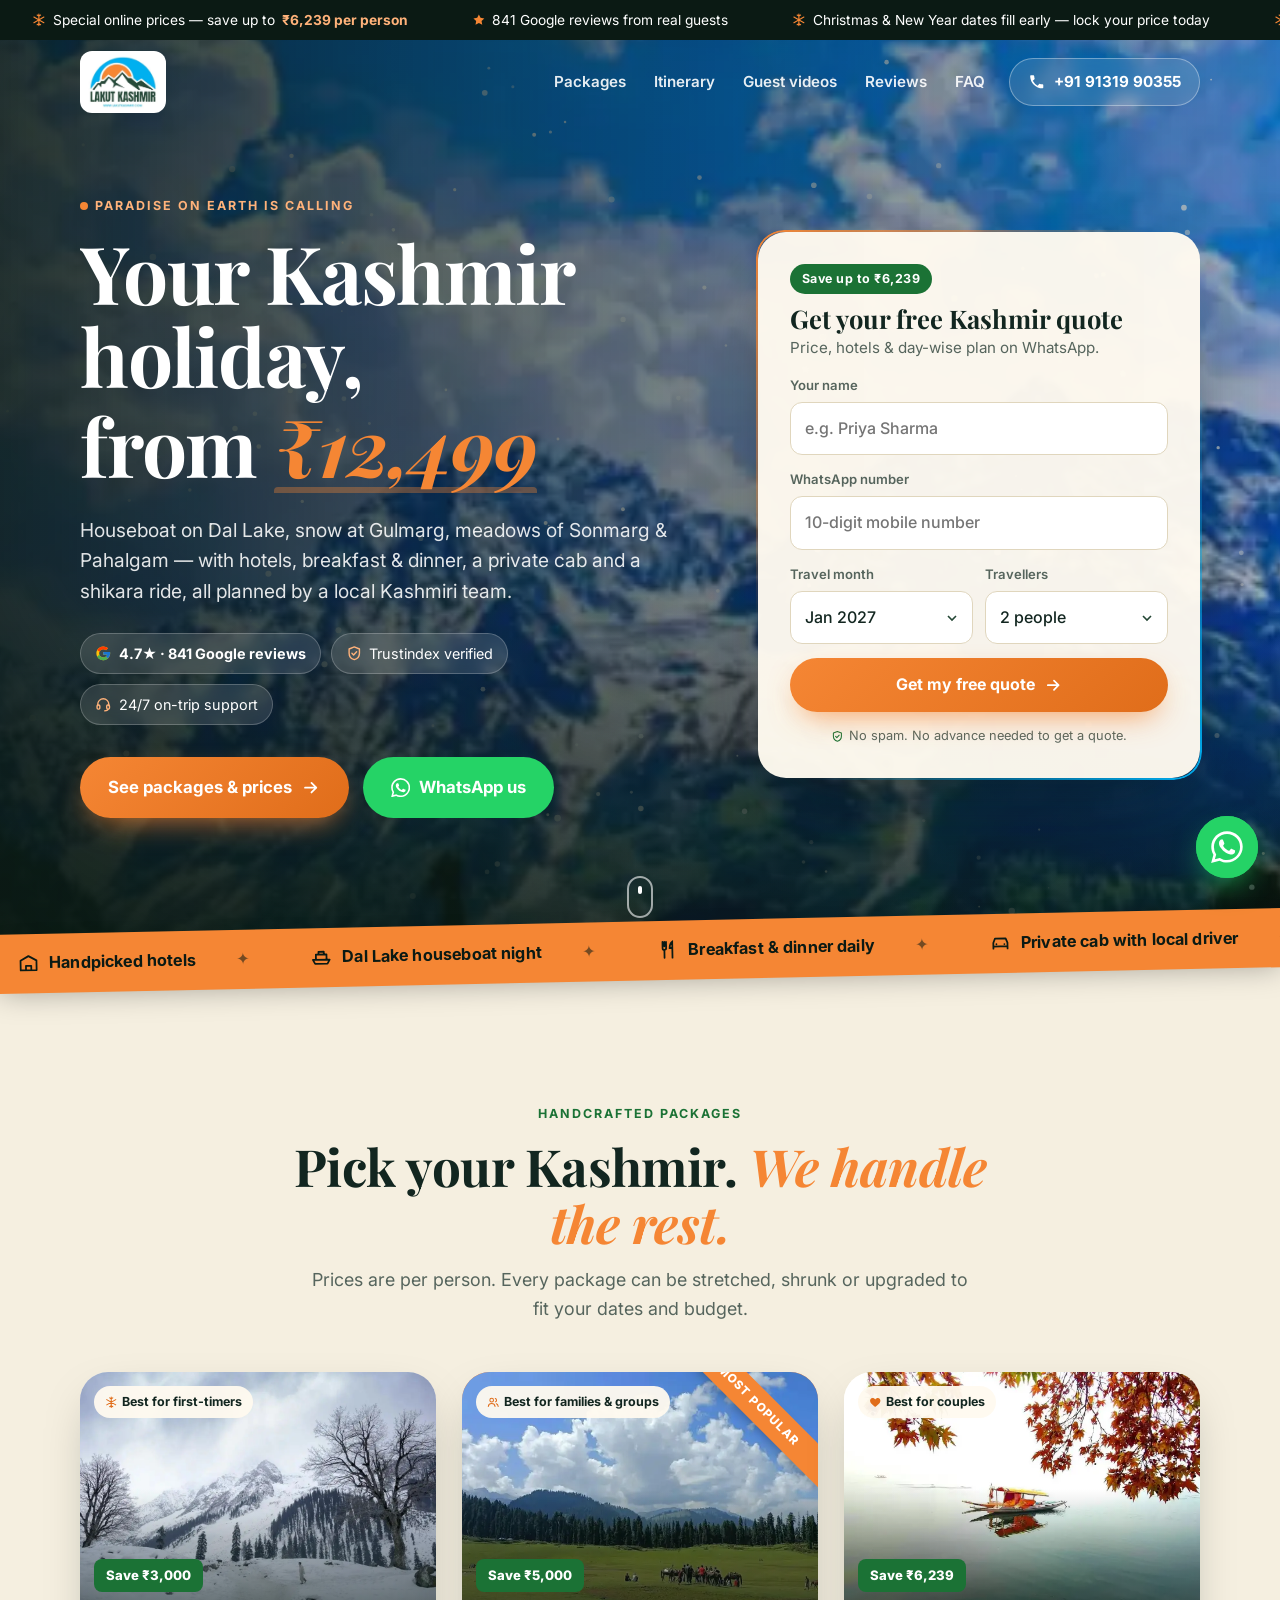
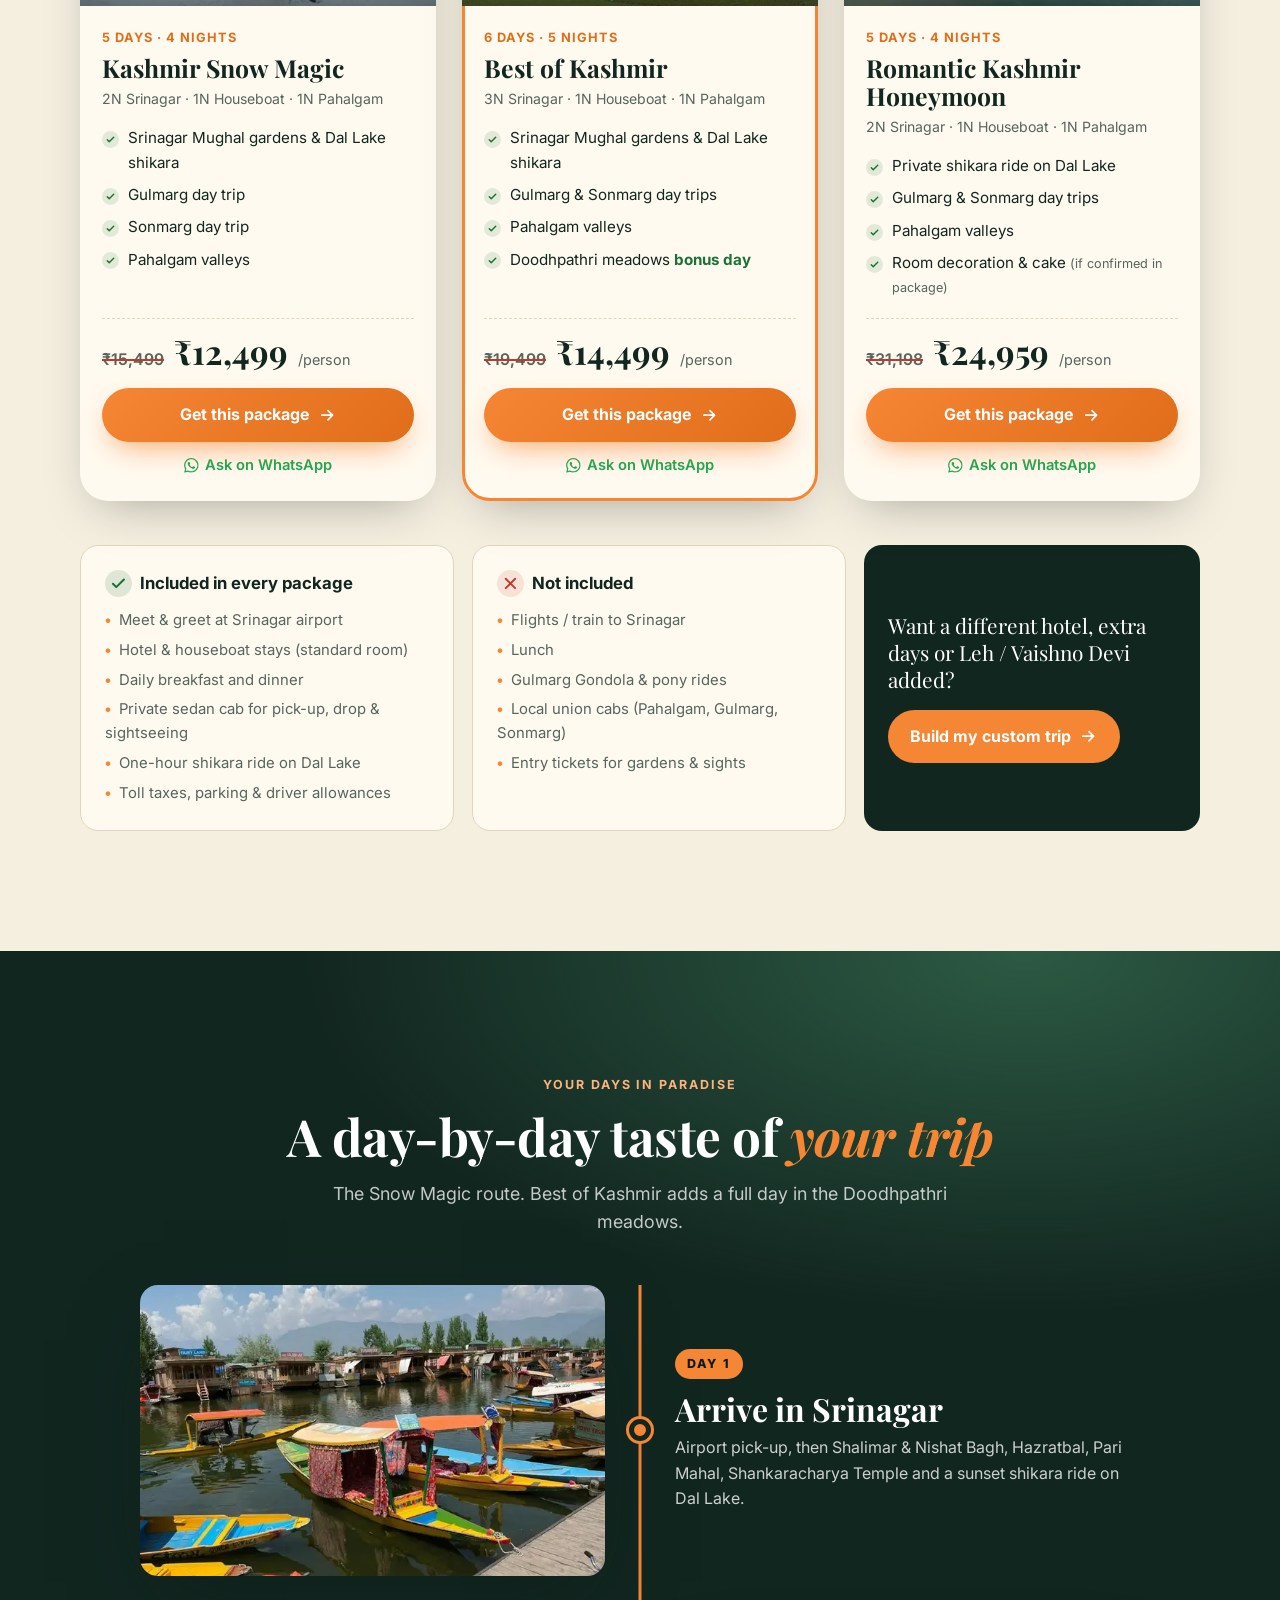
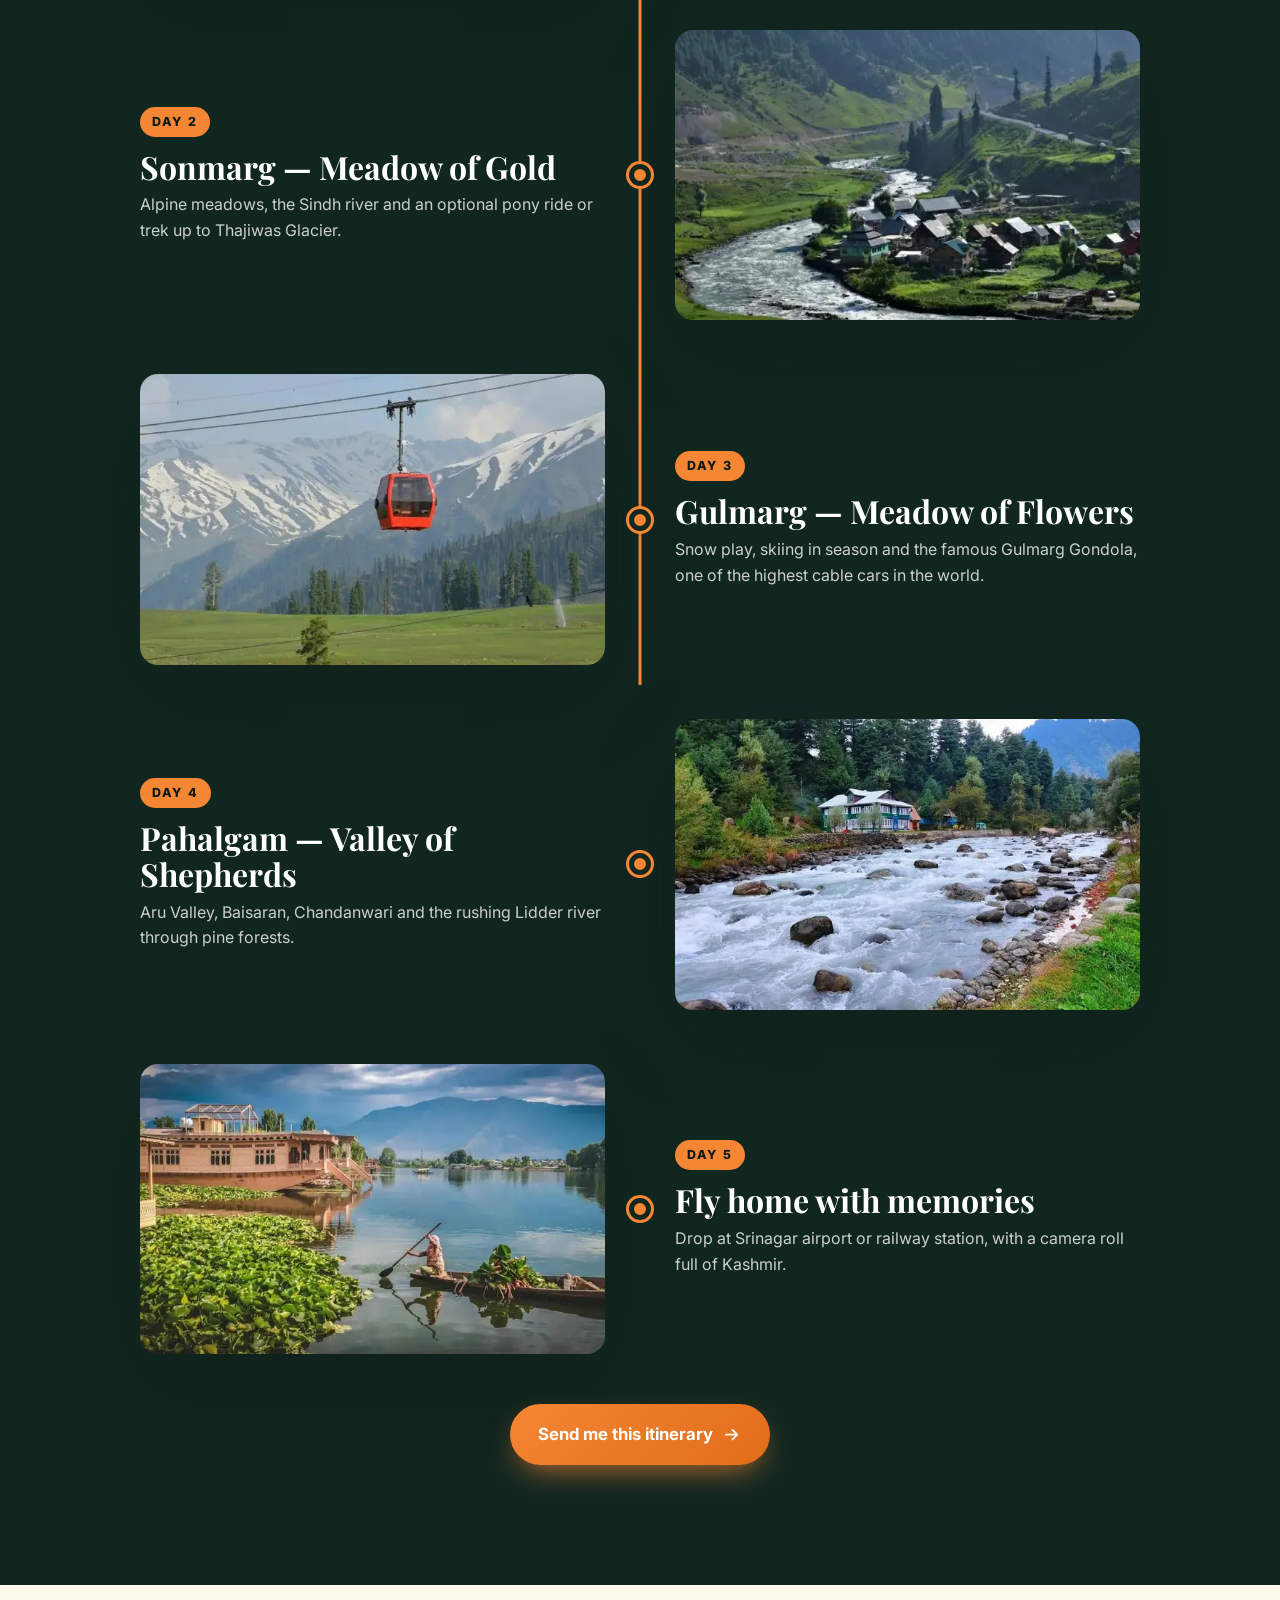
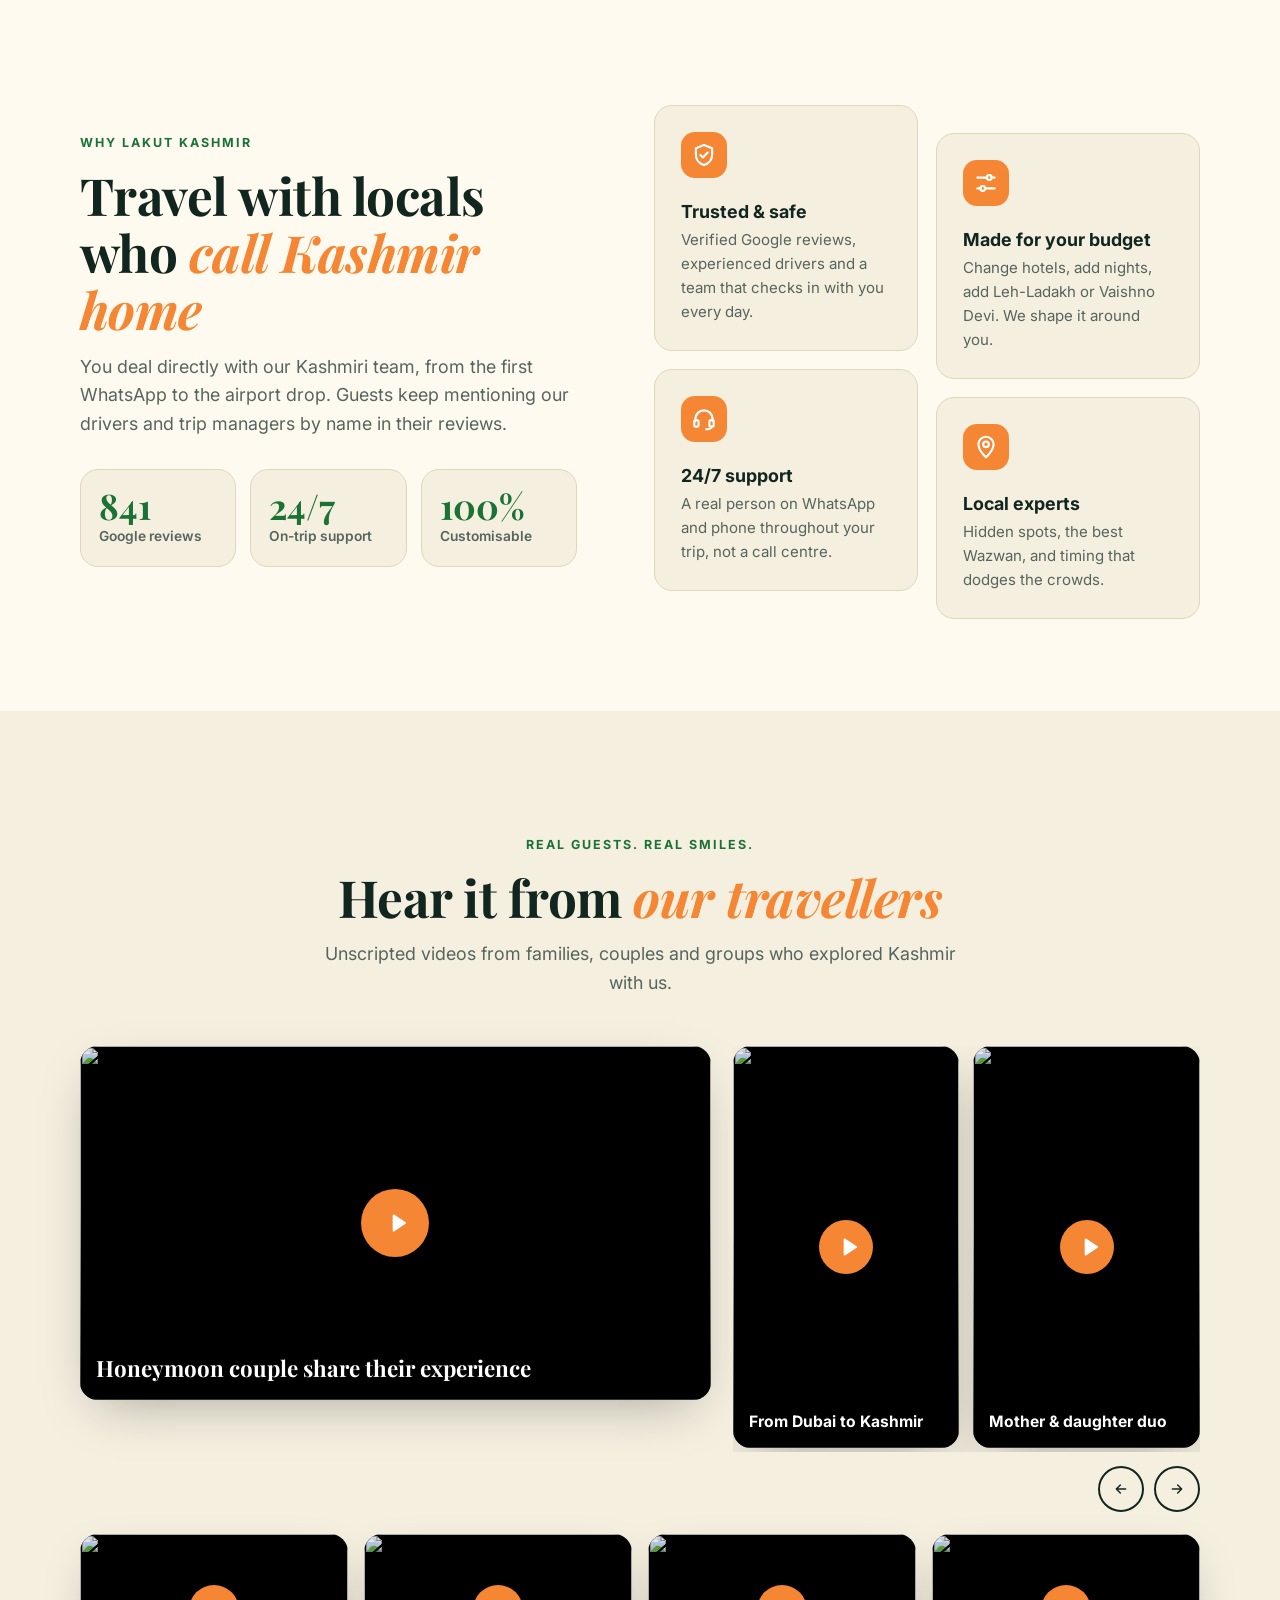
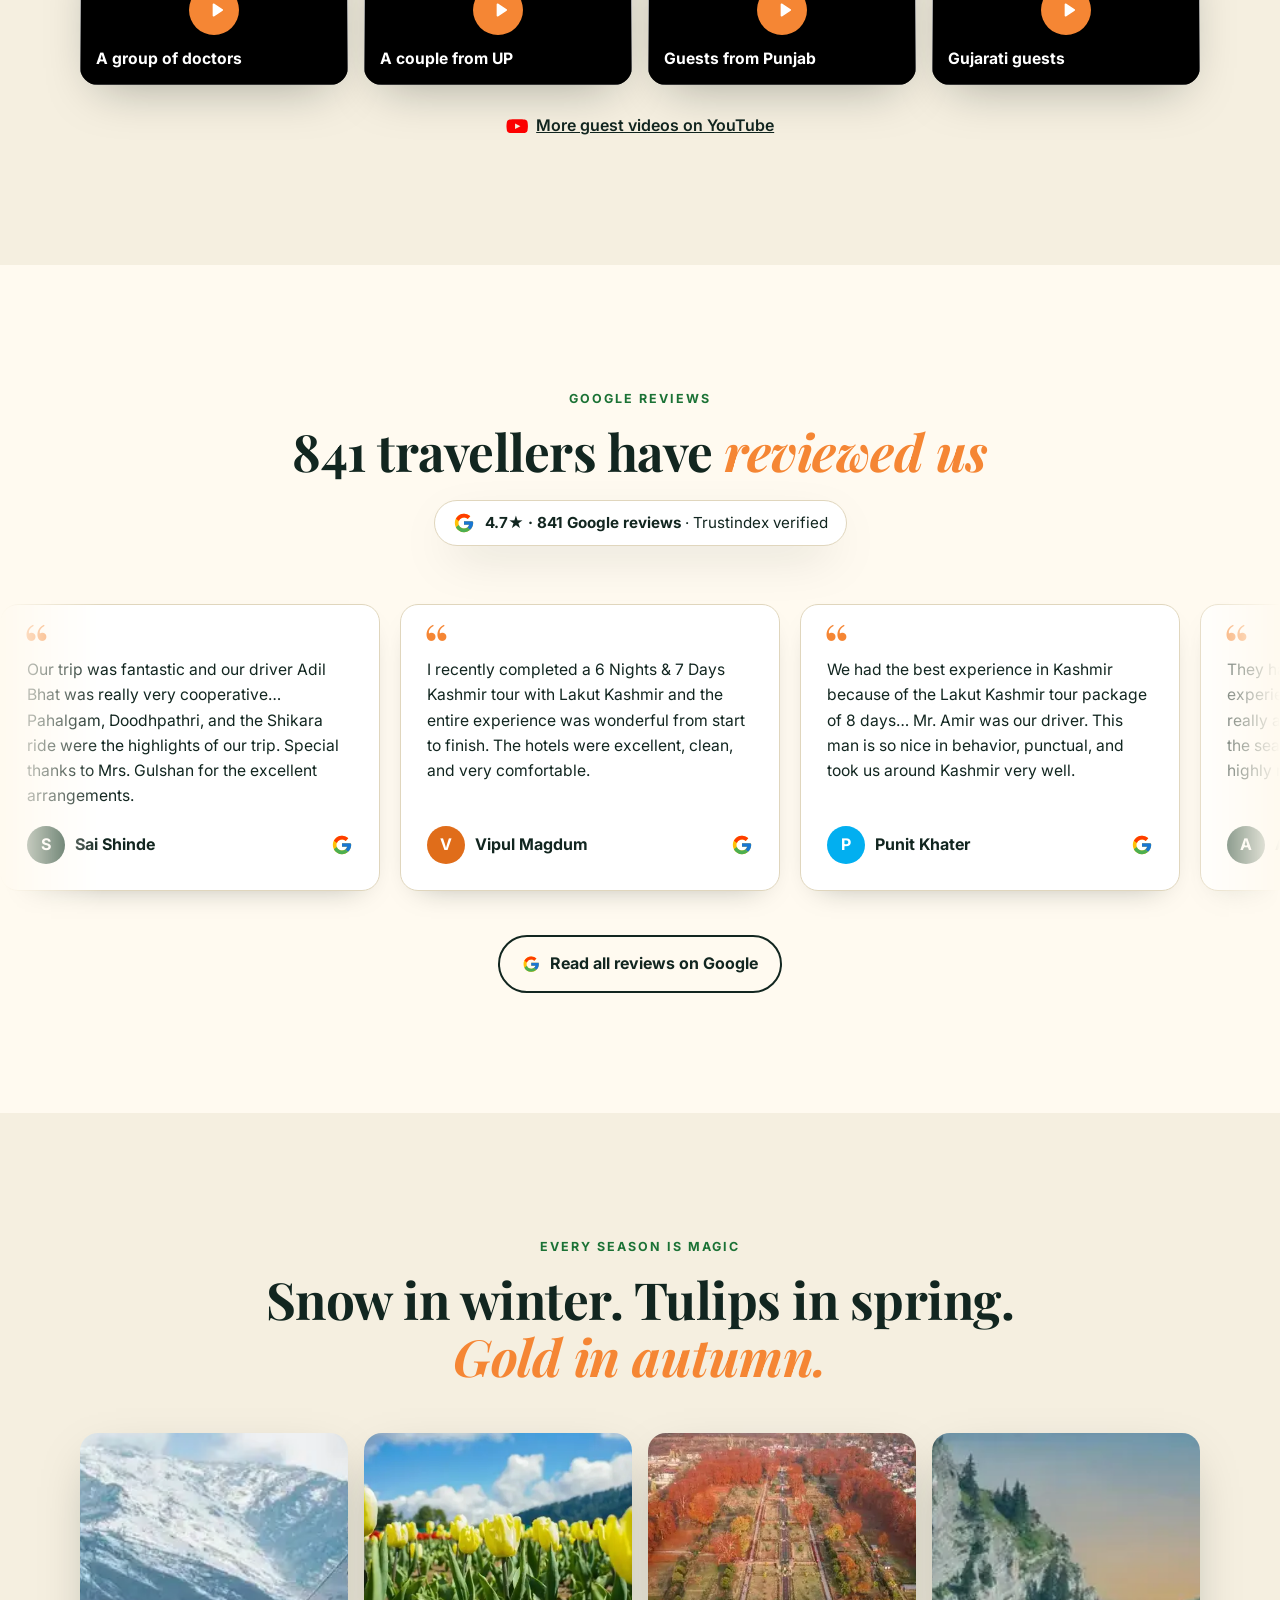
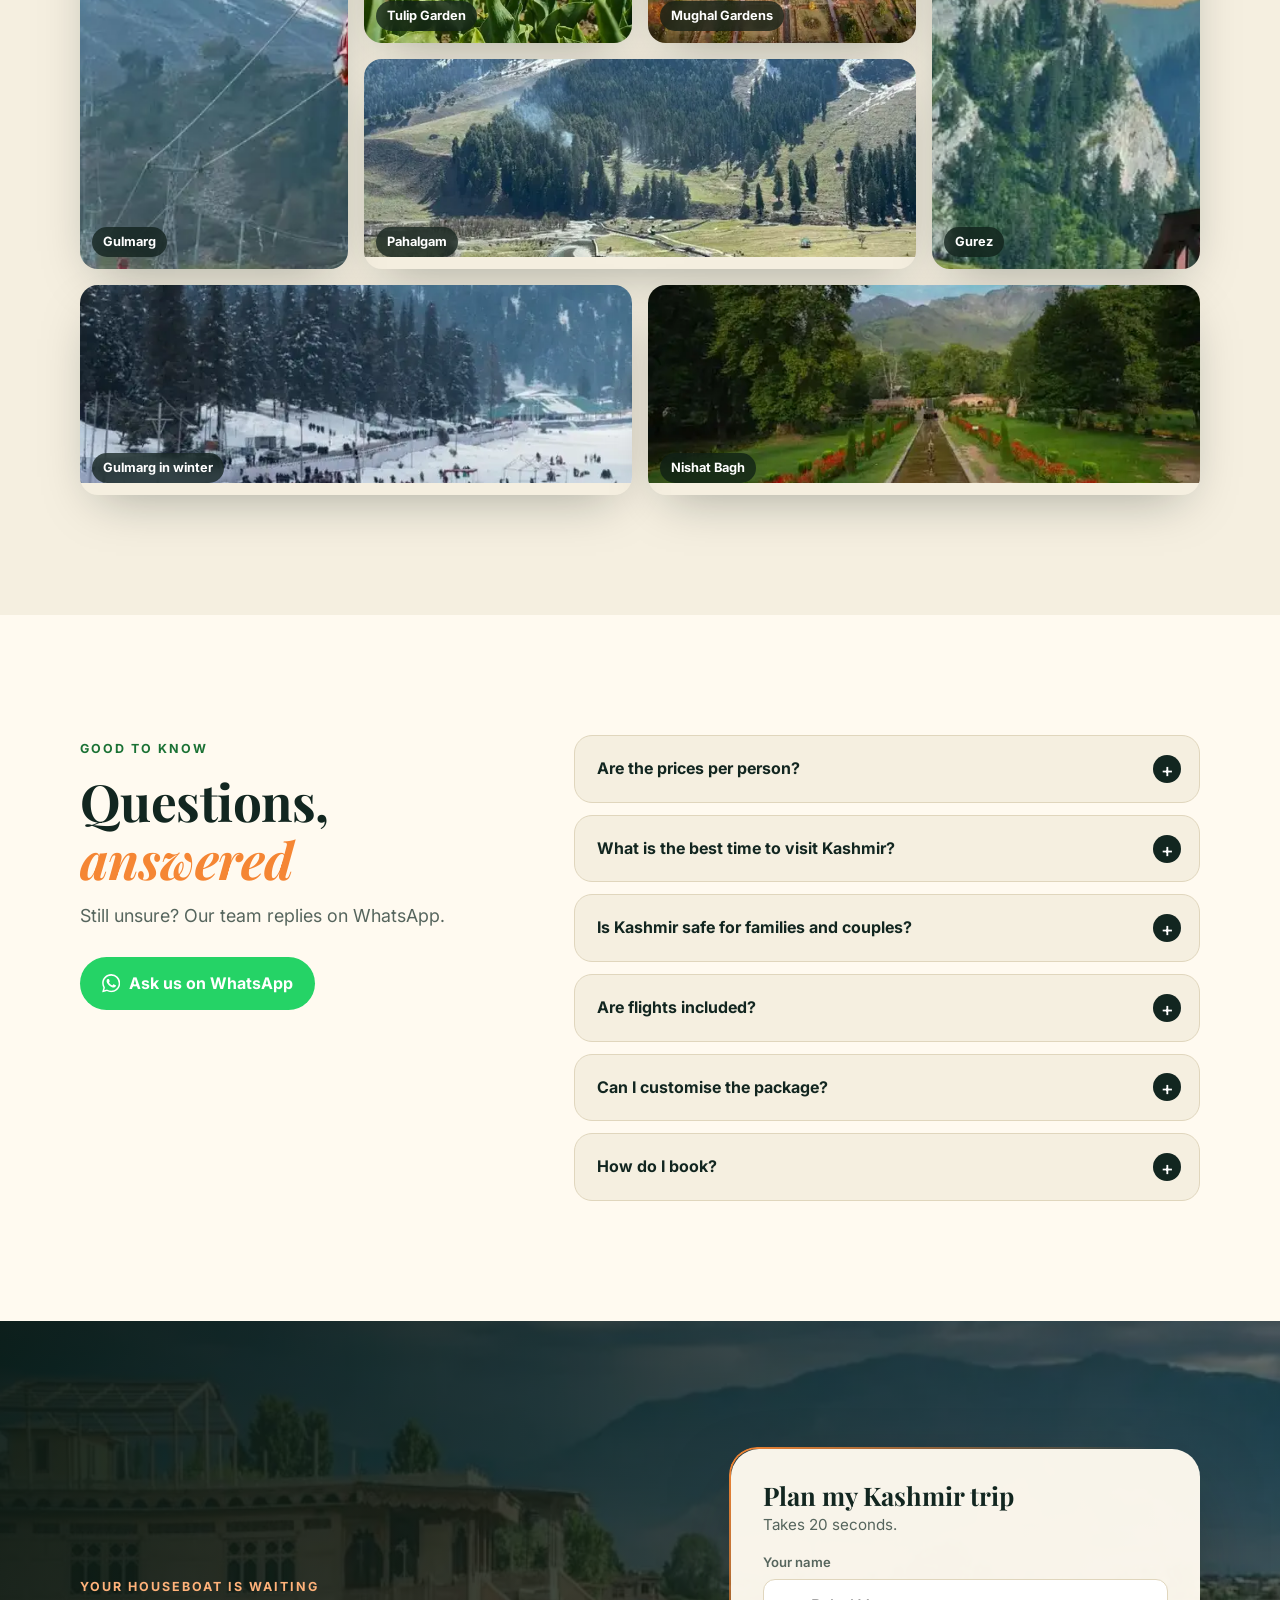
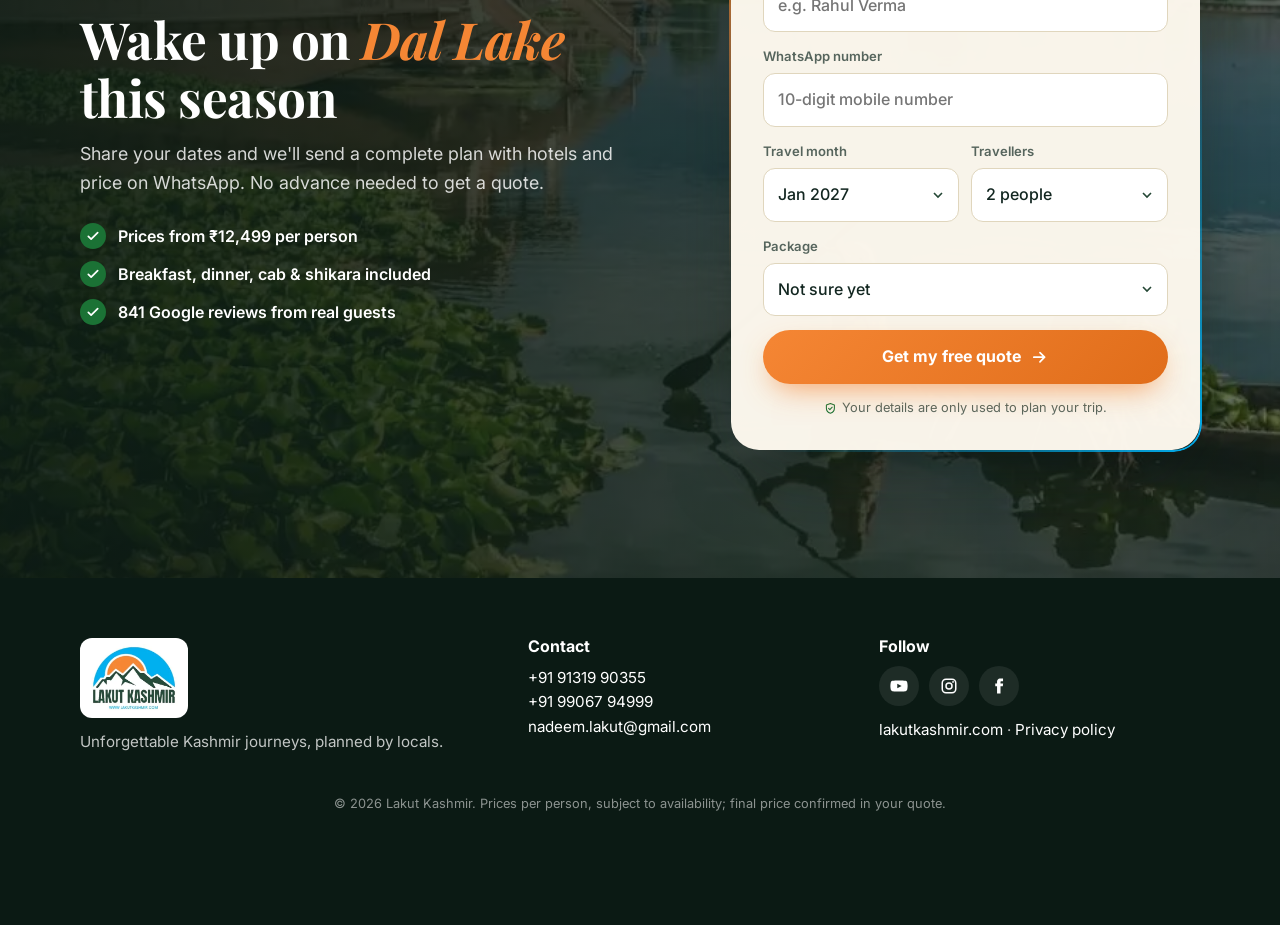
==== commit 2829ca17: "Desktop: start the animation library download in the page head Restores the early start the desktop " ====
--- a/index.html
+++ b/index.html
@@ -49,6 +49,16 @@
     // Scroll animations run on desktop computers only (phones stay fast); show everything again if GSAP fails to load.
     if (!matchMedia("(prefers-reduced-motion: reduce)").matches && matchMedia("(hover: hover) and (pointer: fine) and (min-width: 761px)").matches) {
       document.documentElement.classList.add("anim");
+      // Desktop: start downloading the animation library right away (phones never download it).
+      window.lkGsap = Promise.all(["gsap.min.js", "ScrollTrigger.min.js"].map(function (f) {
+        return new Promise(function (ok, fail) {
+          var s = document.createElement("script");
+          s.src = "https://cdnjs.cloudflare.com/ajax/libs/gsap/3.12.5/" + f;
+          s.async = false; s.onload = ok; s.onerror = fail;
+          document.head.appendChild(s);
+        });
+      }));
+      window.lkGsap.catch(function () {});
       setTimeout(function () { if (!window.gsap) document.documentElement.classList.remove("anim"); }, 3500);
     }
   </script>
--- a/assets/css/style.css
+++ b/assets/css/style.css
@@ -1,4 +1,13 @@
 /* Lakut Kashmir landing page — brand: forest green, saffron, cream, sky blue */
+/* Fallback fonts sized to match Inter and Playfair Display (measured), so nothing jumps when the
+   Google fonts arrive: Arial / Times New Roman on Windows and Mac, Liberation fonts on Linux. */
+@font-face { font-family: "Inter Fallback"; src: local("Arial"), local("ArialMT"), local("Liberation Sans"), local("LiberationSans"); font-weight: 100 500; size-adjust: 105.63%; ascent-override: 91.74%; descent-override: 22.82%; line-gap-override: 0%; }
+@font-face { font-family: "Inter Fallback"; src: local("Arial Bold"), local("Arial-BoldMT"), local("Liberation Sans Bold"), local("LiberationSans-Bold"); font-weight: 600; size-adjust: 100.29%; ascent-override: 96.62%; descent-override: 24.03%; line-gap-override: 0%; }
+@font-face { font-family: "Inter Fallback"; src: local("Arial Bold"), local("Arial-BoldMT"), local("Liberation Sans Bold"), local("LiberationSans-Bold"); font-weight: 700; size-adjust: 101.01%; ascent-override: 95.93%; descent-override: 23.86%; line-gap-override: 0%; }
+@font-face { font-family: "Inter Fallback"; src: local("Arial Bold"), local("Arial-BoldMT"), local("Liberation Sans Bold"), local("LiberationSans-Bold"); font-weight: 800 900; size-adjust: 101.89%; ascent-override: 95.10%; descent-override: 23.65%; line-gap-override: 0%; }
+@font-face { font-family: "Playfair Fallback"; src: local("Times New Roman Bold"), local("TimesNewRomanPS-BoldMT"), local("Liberation Serif Bold"), local("LiberationSerif-Bold"); font-weight: 400 900; size-adjust: 105.72%; ascent-override: 102.35%; descent-override: 23.74%; line-gap-override: 0%; }
+@font-face { font-family: "Playfair Fallback"; src: local("Times New Roman Bold Italic"), local("TimesNewRomanPS-BoldItalicMT"), local("Liberation Serif Bold Italic"), local("LiberationSerif-BoldItalic"); font-weight: 400 900; font-style: italic; size-adjust: 108.15%; ascent-override: 100.05%; descent-override: 23.21%; line-gap-override: 0%; }
+
 :root {
   --forest-900: #0b1a14;
   --forest: #122620;
@@ -17,8 +26,8 @@
   --wa: #25d366;
   --wa-d: #1aa851;
 
-  --serif: "Playfair Display", Georgia, serif;
-  --sans: "Inter", system-ui, -apple-system, "Segoe UI", Roboto, sans-serif;
+  --serif: "Playfair Display", "Playfair Fallback", Georgia, serif;
+  --sans: "Inter", "Inter Fallback", system-ui, -apple-system, "Segoe UI", Roboto, sans-serif;
 
   --r-sm: 10px;
   --r: 18px;
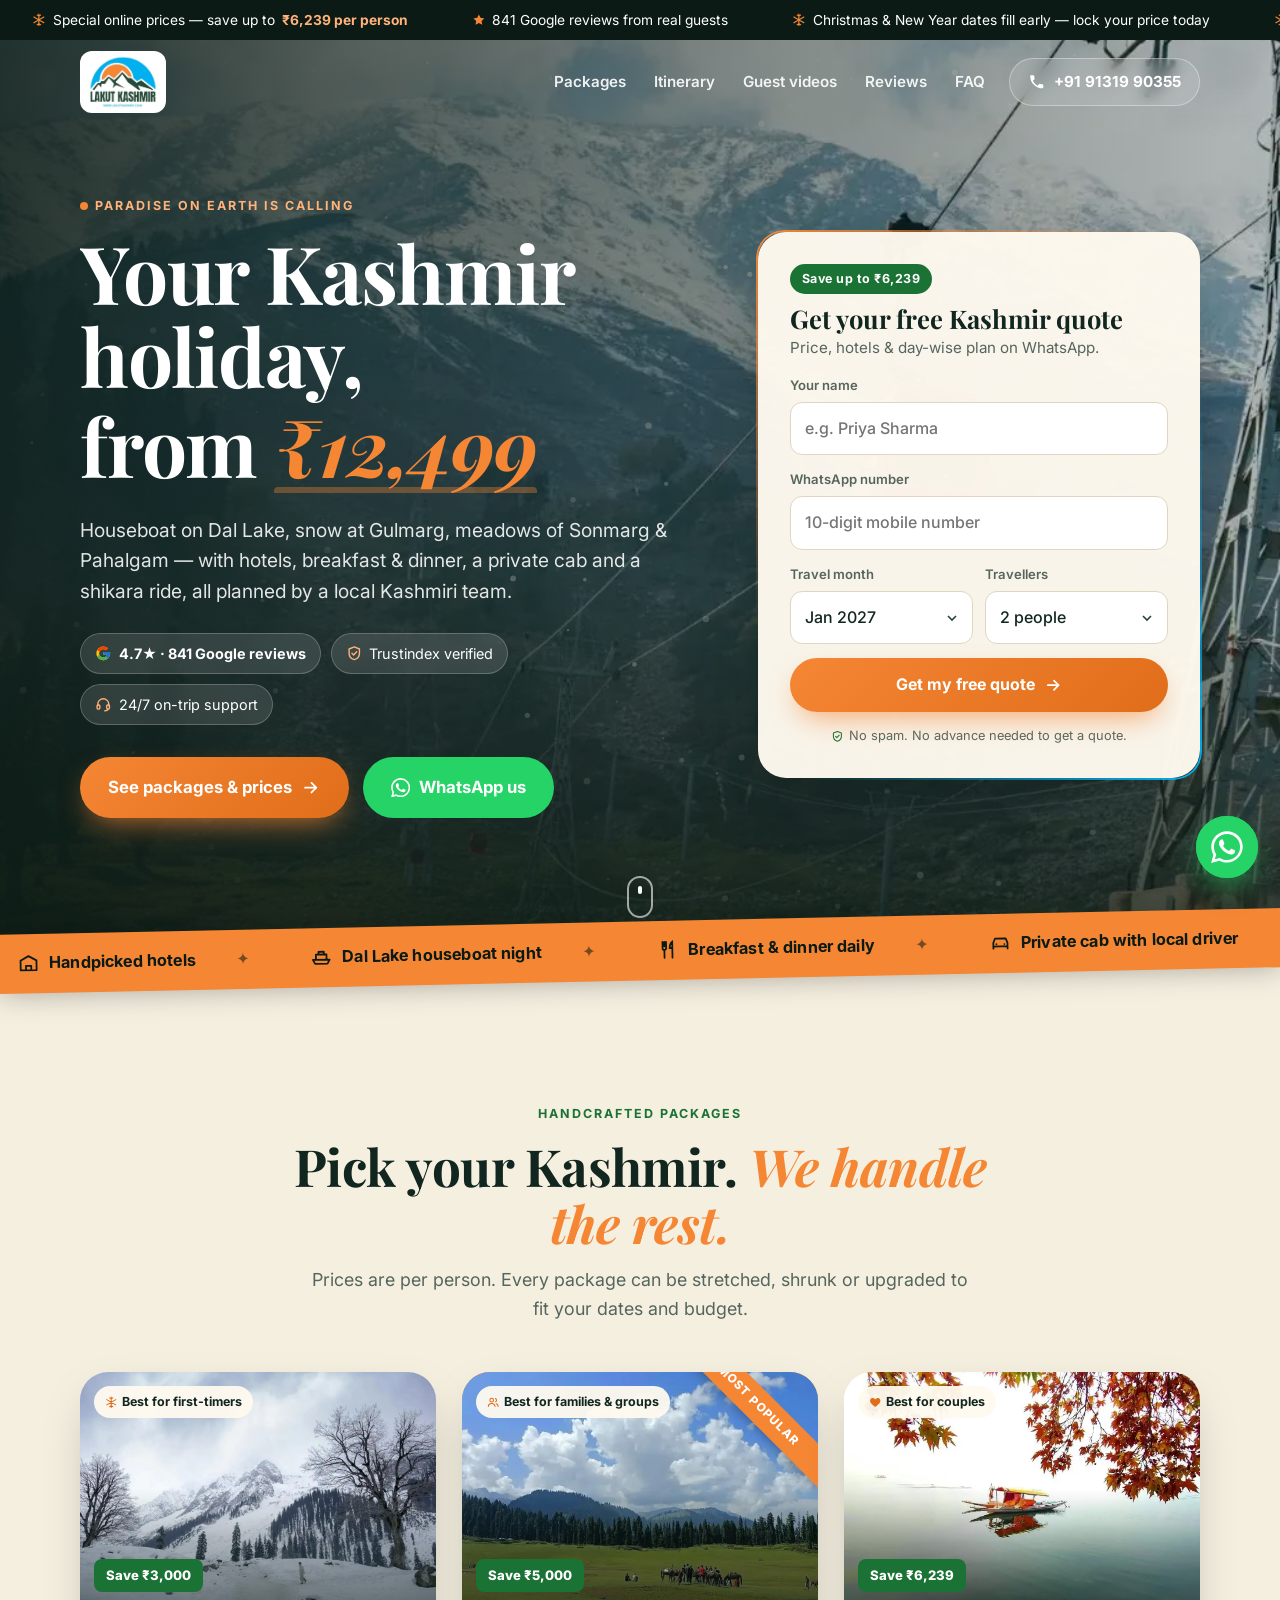
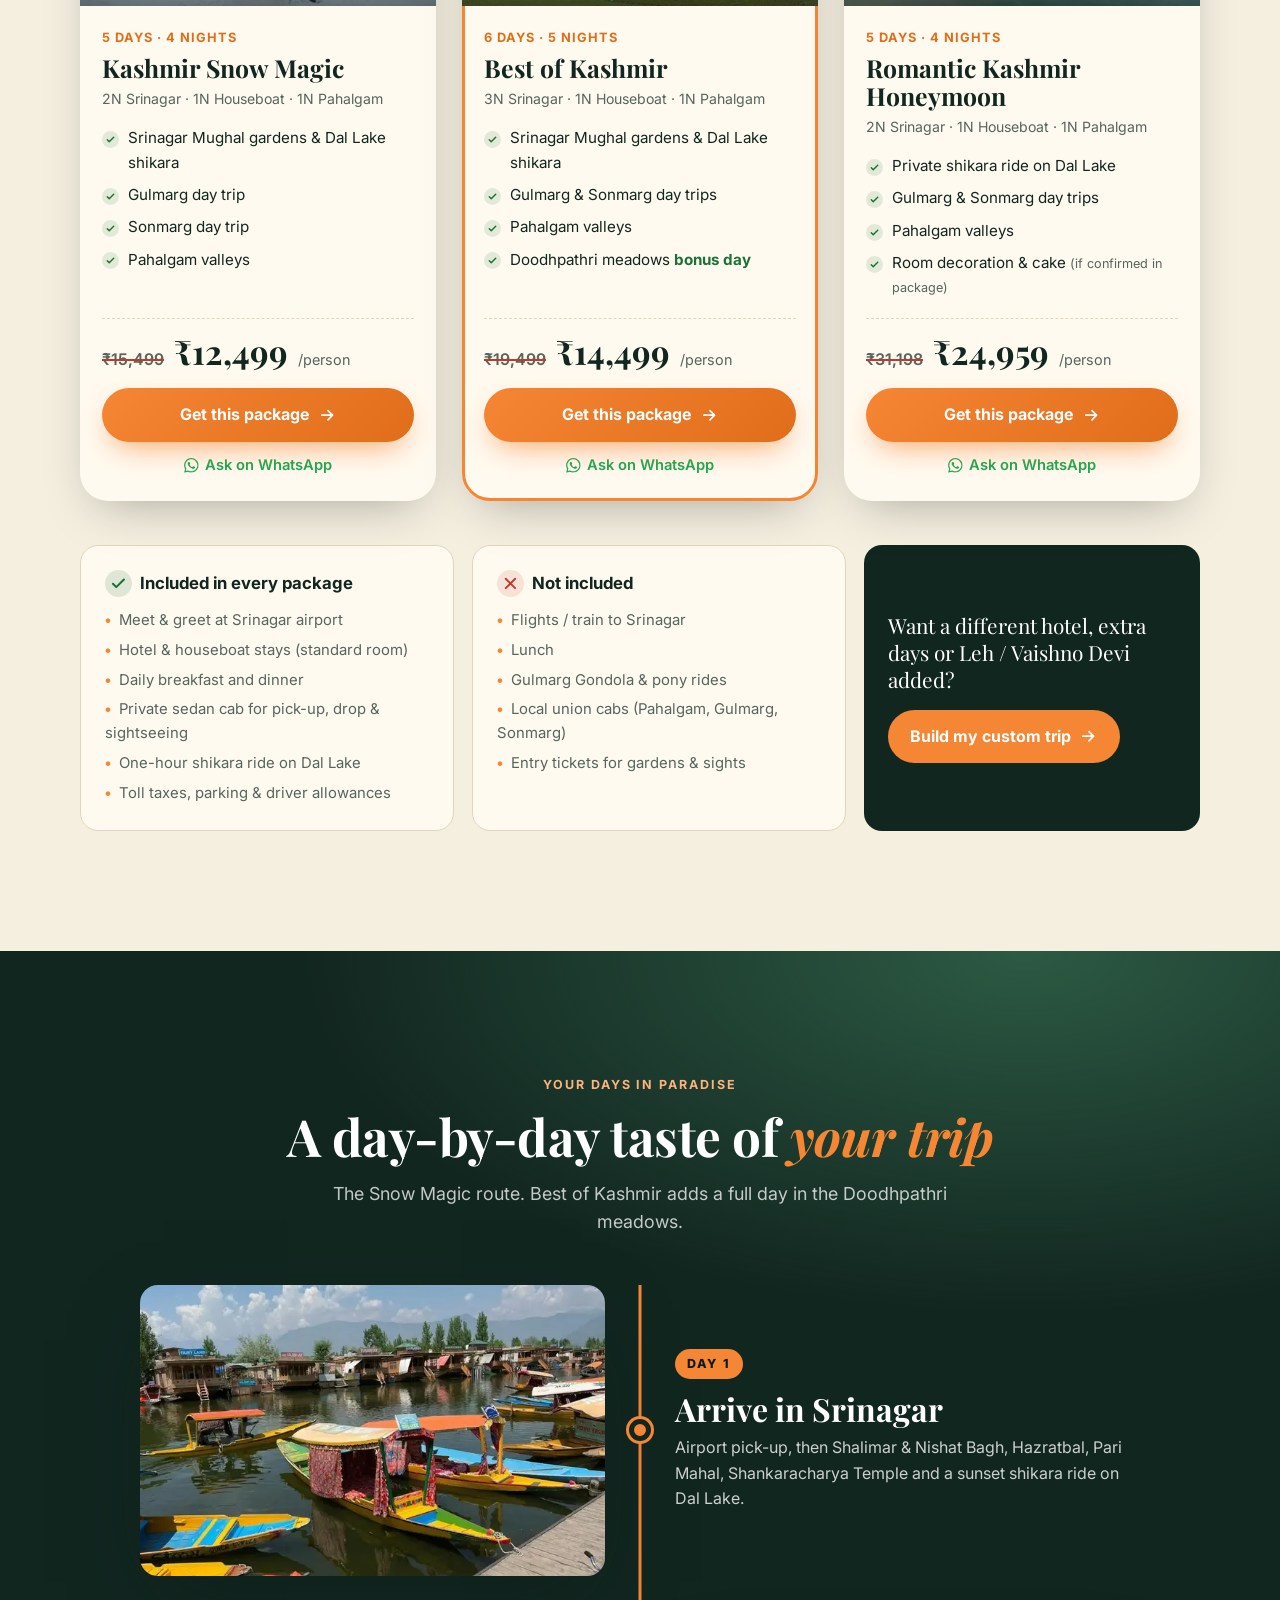
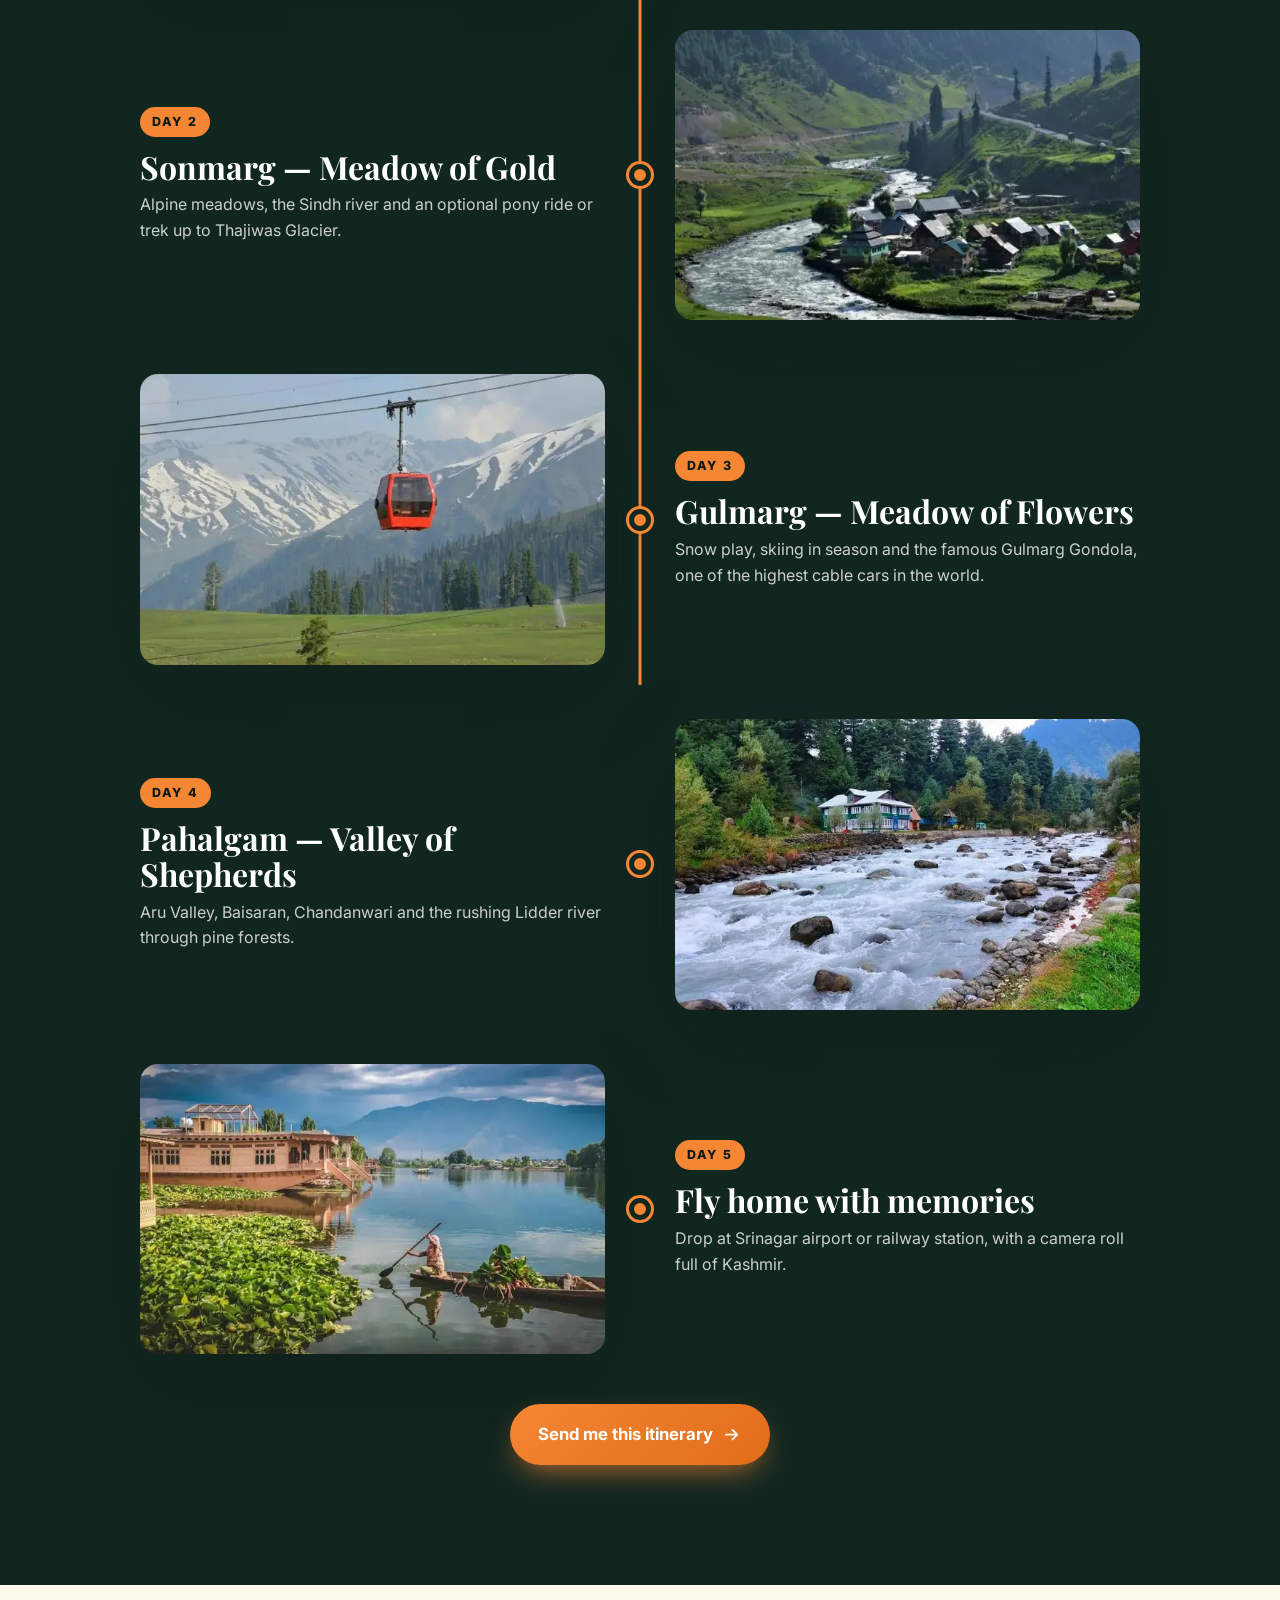
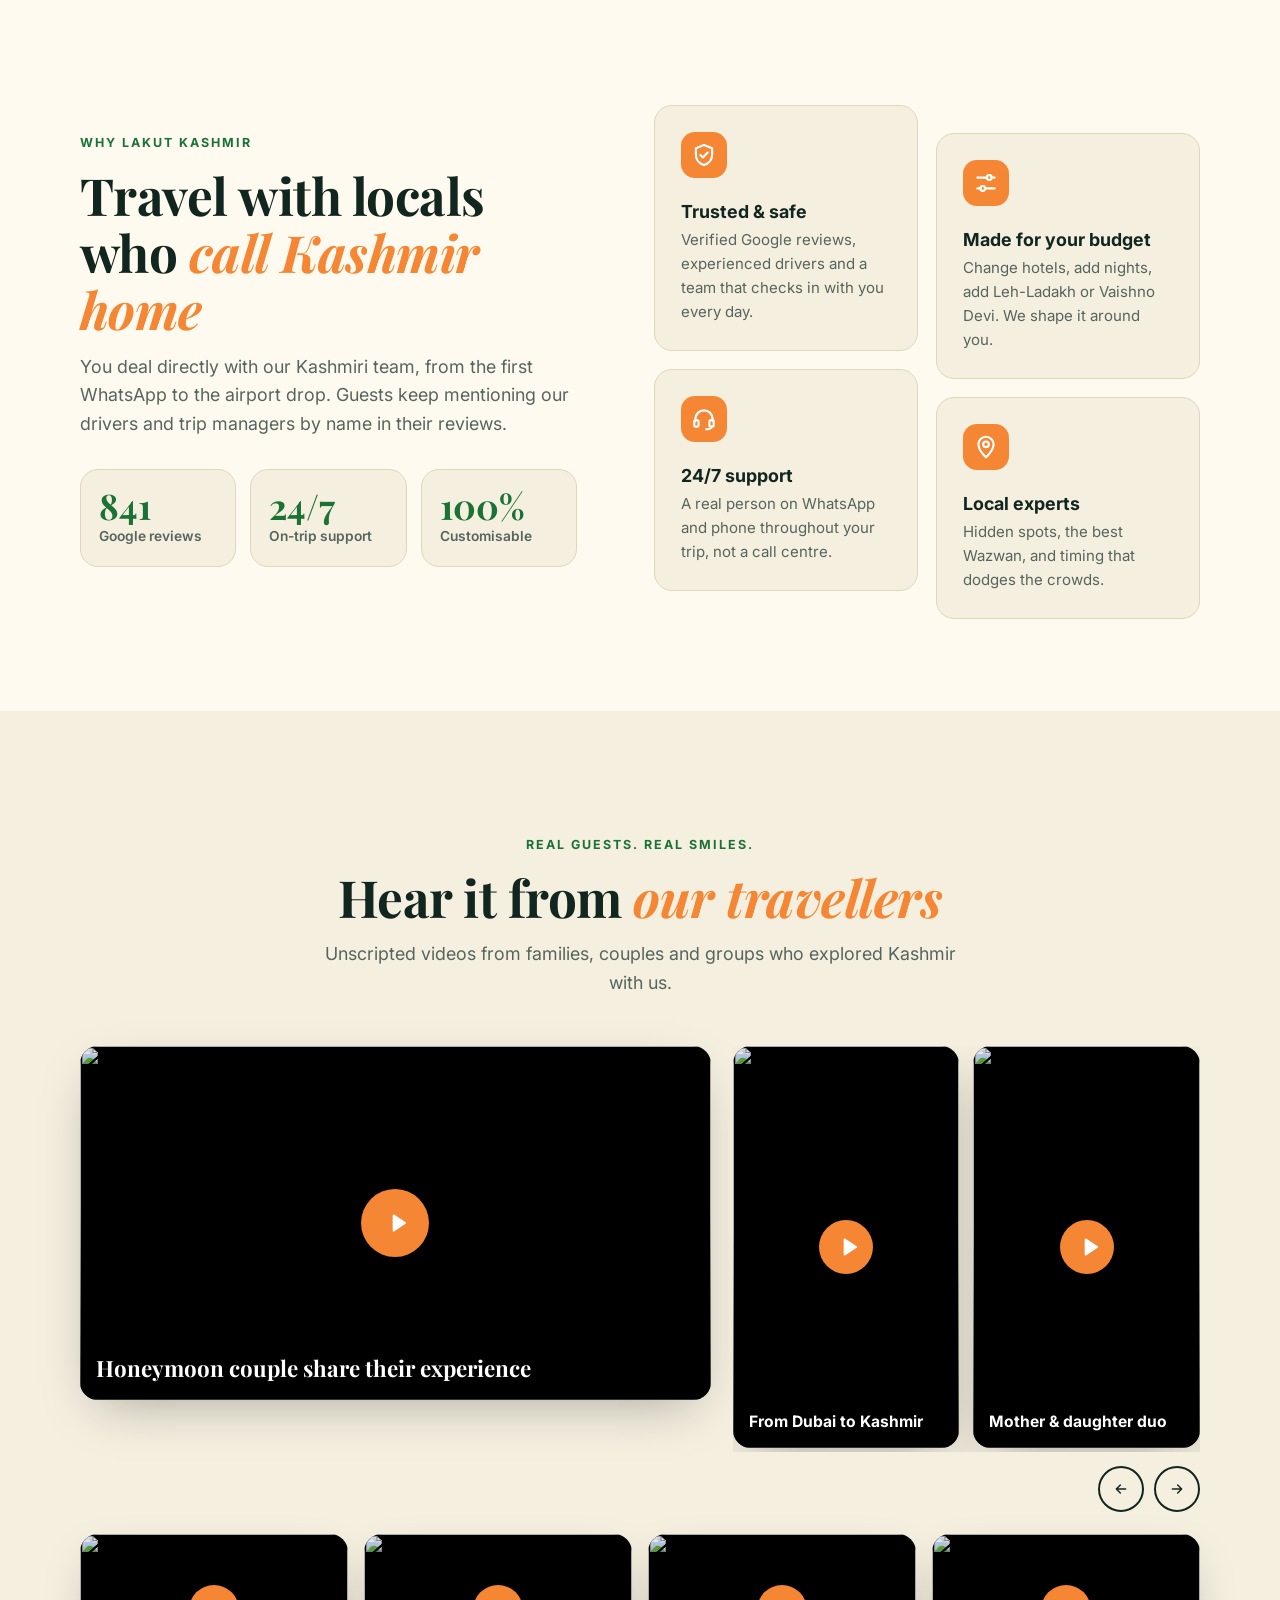
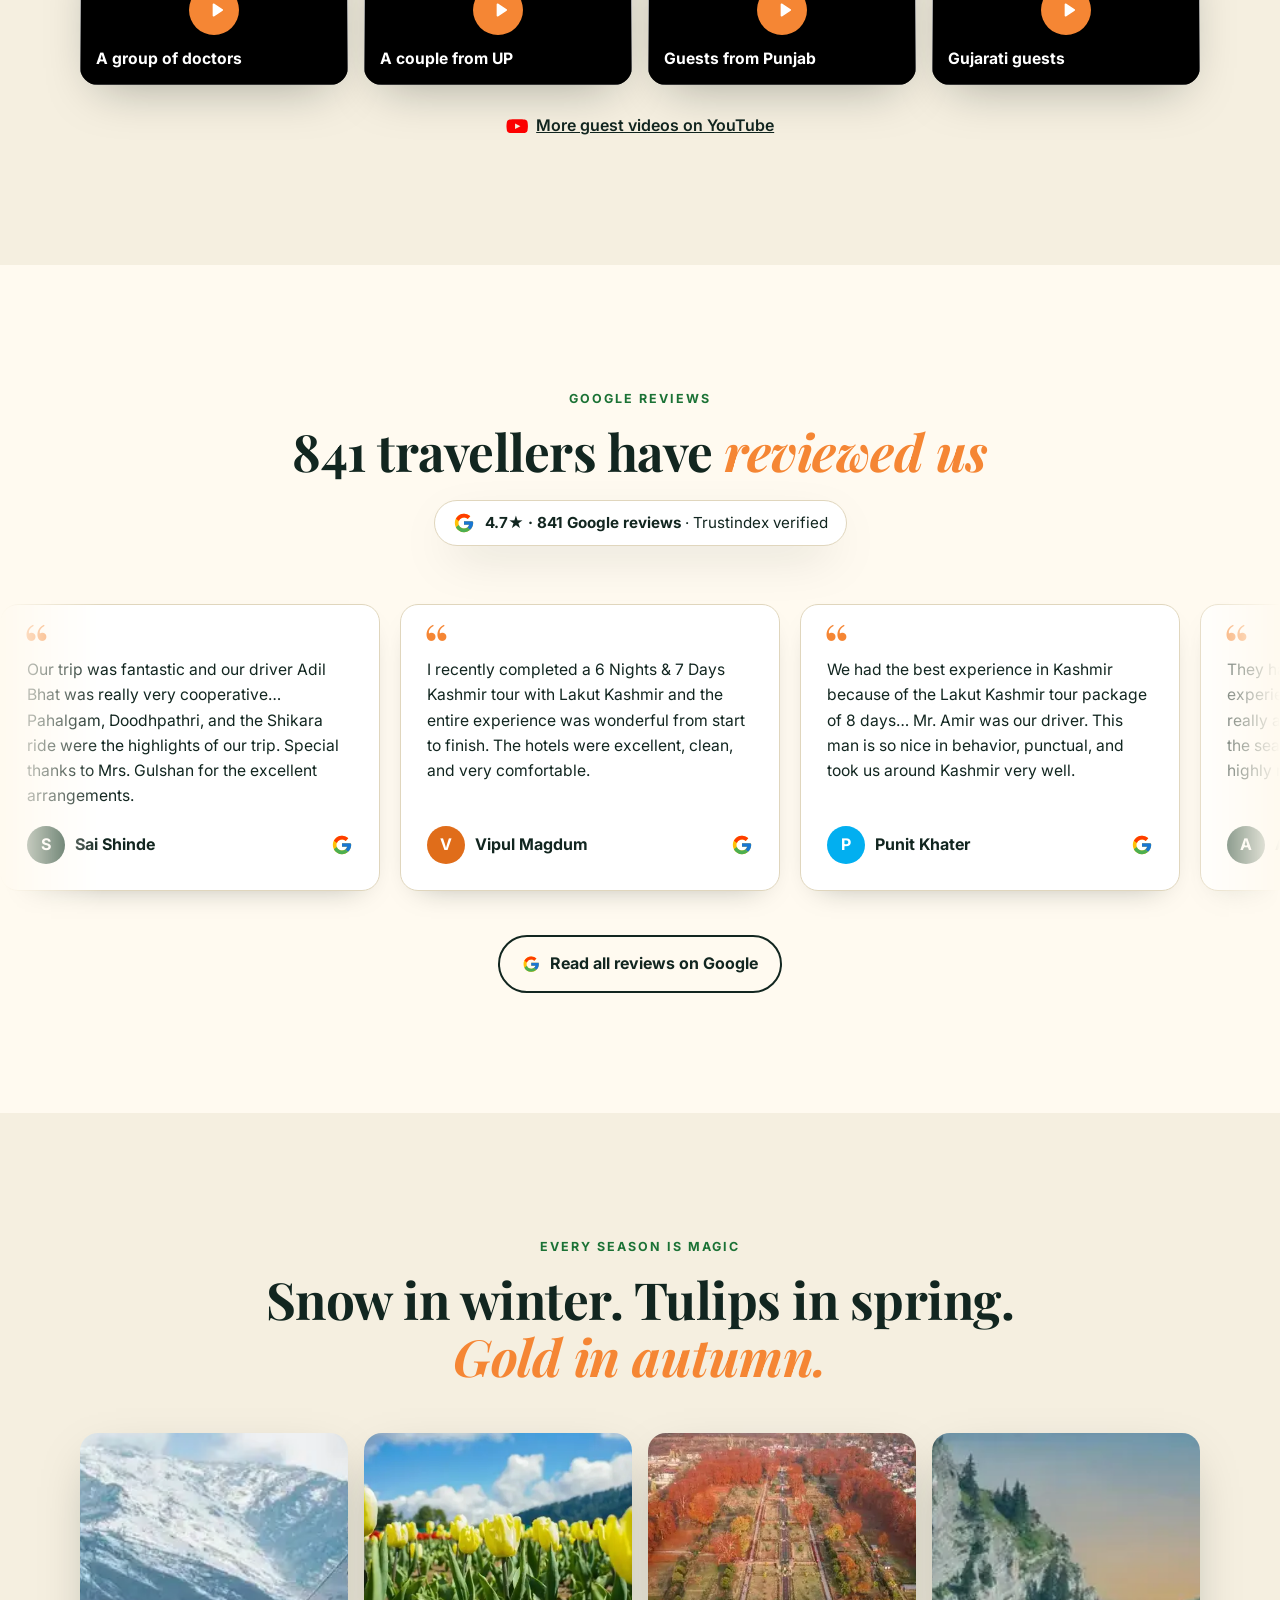
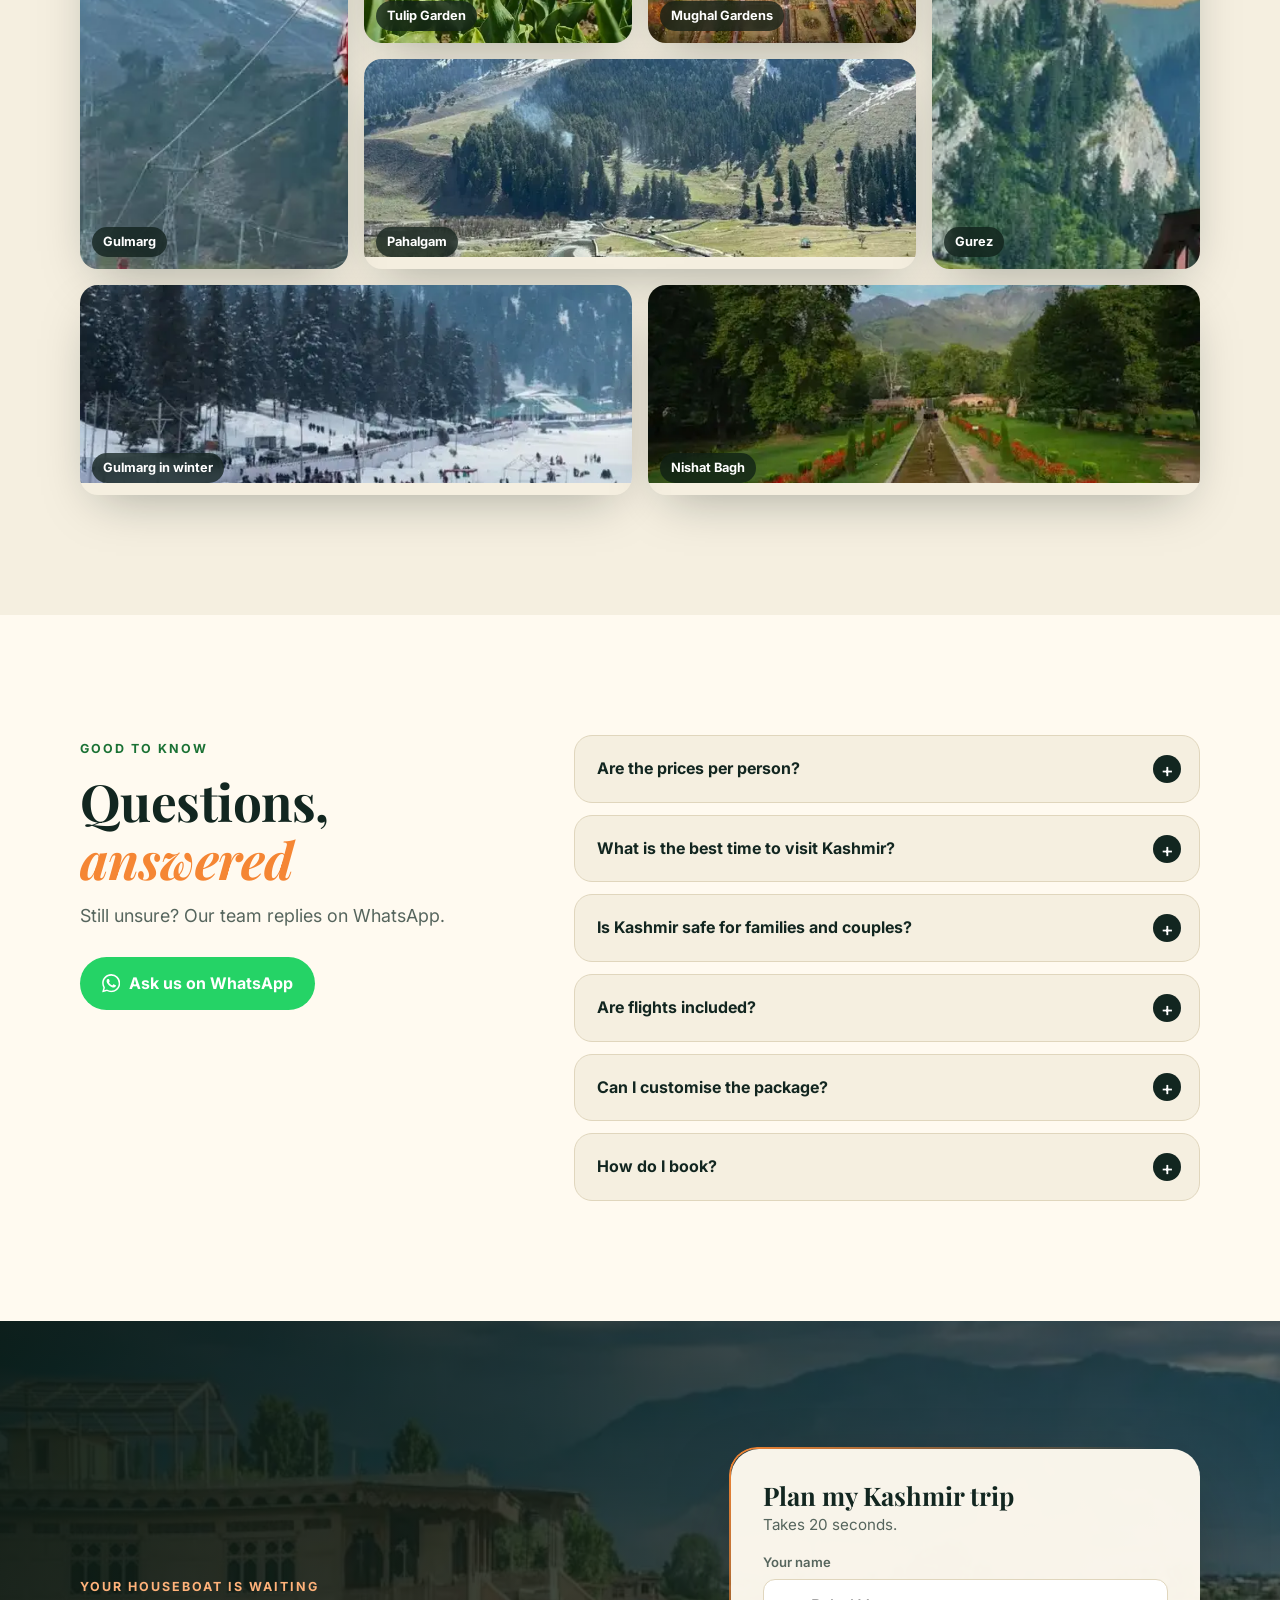
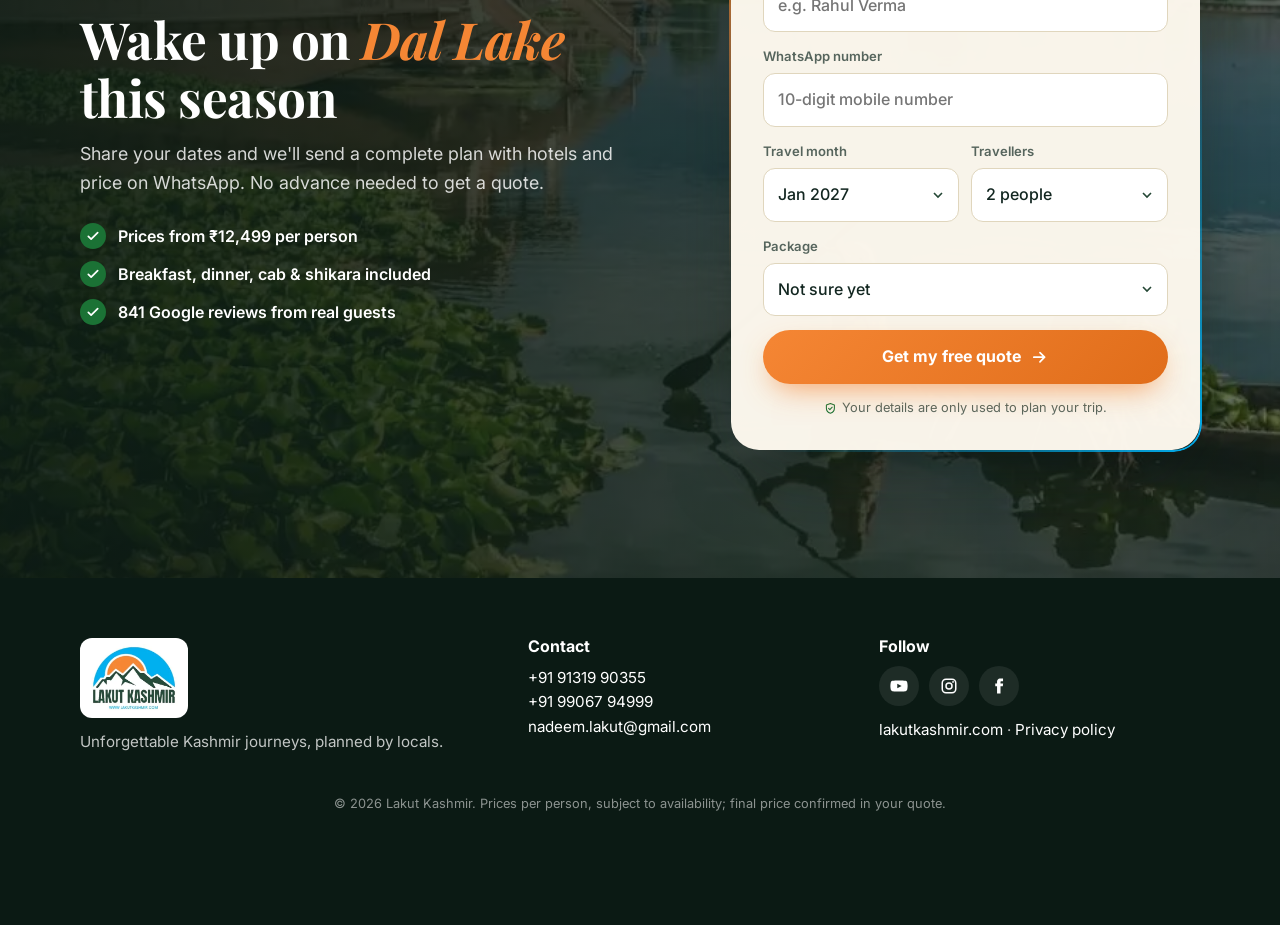
==== commit a65e5fae: "Send WhatsApp clicks to the lead agent number; thank-you page no longer promises price on WhatsApp C" ====
--- a/index.html
+++ b/index.html
@@ -147,7 +147,7 @@
 
           <div class="hero__ctas">
             <a class="btn btn--primary btn--lg magnetic" href="#packages">See packages &amp; prices <svg><use href="#i-arrow"/></svg></a>
-            <a class="btn btn--wa btn--lg magnetic" data-wa="Hi Lakut Kashmir! I'd like a quote for a Kashmir trip." href="https://wa.me/919541589391" target="_blank" rel="noopener"><svg><use href="#i-wa"/></svg> WhatsApp us</a>
+            <a class="btn btn--wa btn--lg magnetic" data-wa="Hi Lakut Kashmir! I'd like a quote for a Kashmir trip." href="https://wa.me/919906794999" target="_blank" rel="noopener"><svg><use href="#i-wa"/></svg> WhatsApp us</a>
           </div>
         </div>
 
@@ -225,7 +225,7 @@
                 <span class="now">₹12,499</span><span class="per">/person</span>
               </div>
               <button class="btn btn--primary btn--block" data-pick="Kashmir Snow Magic (5D/4N) – ₹12,499">Get this package <svg><use href="#i-arrow"/></svg></button>
-              <a class="pk__wa" data-wa="Hi! I'm interested in the Kashmir Snow Magic package (5D/4N, ₹12,499/person). Please share details." href="https://wa.me/919541589391" target="_blank" rel="noopener"><svg><use href="#i-wa"/></svg> Ask on WhatsApp</a>
+              <a class="pk__wa" data-wa="Hi! I'm interested in the Kashmir Snow Magic package (5D/4N, ₹12,499/person). Please share details." href="https://wa.me/919906794999" target="_blank" rel="noopener"><svg><use href="#i-wa"/></svg> Ask on WhatsApp</a>
             </div>
           </article>
 
@@ -251,7 +251,7 @@
                 <span class="now">₹14,499</span><span class="per">/person</span>
               </div>
               <button class="btn btn--primary btn--block" data-pick="Best of Kashmir (6D/5N) – ₹14,499">Get this package <svg><use href="#i-arrow"/></svg></button>
-              <a class="pk__wa" data-wa="Hi! I'm interested in the Best of Kashmir package (6D/5N, ₹14,499/person). Please share details." href="https://wa.me/919541589391" target="_blank" rel="noopener"><svg><use href="#i-wa"/></svg> Ask on WhatsApp</a>
+              <a class="pk__wa" data-wa="Hi! I'm interested in the Best of Kashmir package (6D/5N, ₹14,499/person). Please share details." href="https://wa.me/919906794999" target="_blank" rel="noopener"><svg><use href="#i-wa"/></svg> Ask on WhatsApp</a>
             </div>
           </article>
 
@@ -276,7 +276,7 @@
                 <span class="now">₹24,959</span><span class="per">/person</span>
               </div>
               <button class="btn btn--primary btn--block" data-pick="Romantic Kashmir Honeymoon (5D/4N) – ₹24,959">Get this package <svg><use href="#i-arrow"/></svg></button>
-              <a class="pk__wa" data-wa="Hi! I'm interested in the Romantic Kashmir Honeymoon package (5D/4N, ₹24,959/person). Please share details." href="https://wa.me/919541589391" target="_blank" rel="noopener"><svg><use href="#i-wa"/></svg> Ask on WhatsApp</a>
+              <a class="pk__wa" data-wa="Hi! I'm interested in the Romantic Kashmir Honeymoon package (5D/4N, ₹24,959/person). Please share details." href="https://wa.me/919906794999" target="_blank" rel="noopener"><svg><use href="#i-wa"/></svg> Ask on WhatsApp</a>
             </div>
           </article>
         </div>
@@ -466,7 +466,7 @@
           <p class="eyebrow">Good to know</p>
           <h2 id="faq-title" class="h2">Questions, <em>answered</em></h2>
           <p class="lead">Still unsure? Our team replies on WhatsApp.</p>
-          <a class="btn btn--wa" data-wa="Hi Lakut Kashmir! I have a question about a Kashmir trip." href="https://wa.me/919541589391" target="_blank" rel="noopener"><svg><use href="#i-wa"/></svg> Ask us on WhatsApp</a>
+          <a class="btn btn--wa" data-wa="Hi Lakut Kashmir! I have a question about a Kashmir trip." href="https://wa.me/919906794999" target="_blank" rel="noopener"><svg><use href="#i-wa"/></svg> Ask us on WhatsApp</a>
         </div>
         <div class="faq__list" data-reveal>
           <details><summary>Are the prices per person?</summary><p>Yes. All prices shown are per person, based on the room sharing in the package. Your final price depends on dates, number of travellers and hotel choice, and is confirmed in your free quote.</p></details>
@@ -547,11 +547,11 @@
   </footer>
 
   <!-- Floating & sticky CTAs -->
-  <a class="fab-wa" data-wa="Hi Lakut Kashmir! I'd like a quote for a Kashmir trip." href="https://wa.me/919541589391" target="_blank" rel="noopener" aria-label="Chat on WhatsApp"><svg><use href="#i-wa"/></svg><span class="fab-wa__tip">Chat with a Kashmir expert</span></a>
+  <a class="fab-wa" data-wa="Hi Lakut Kashmir! I'd like a quote for a Kashmir trip." href="https://wa.me/919906794999" target="_blank" rel="noopener" aria-label="Chat on WhatsApp"><svg><use href="#i-wa"/></svg><span class="fab-wa__tip">Chat with a Kashmir expert</span></a>
 
   <div class="mbar" role="navigation" aria-label="Quick contact">
     <a data-call href="tel:+919131990355"><svg><use href="#i-phone"/></svg>Call</a>
-    <a class="mbar__wa" data-wa="Hi Lakut Kashmir! I'd like a quote for a Kashmir trip." href="https://wa.me/919541589391" target="_blank" rel="noopener"><svg><use href="#i-wa"/></svg>WhatsApp</a>
+    <a class="mbar__wa" data-wa="Hi Lakut Kashmir! I'd like a quote for a Kashmir trip." href="https://wa.me/919906794999" target="_blank" rel="noopener"><svg><use href="#i-wa"/></svg>WhatsApp</a>
     <button class="mbar__cta" data-pick=""><span>Free quote</span><svg><use href="#i-arrow"/></svg></button>
   </div>
 
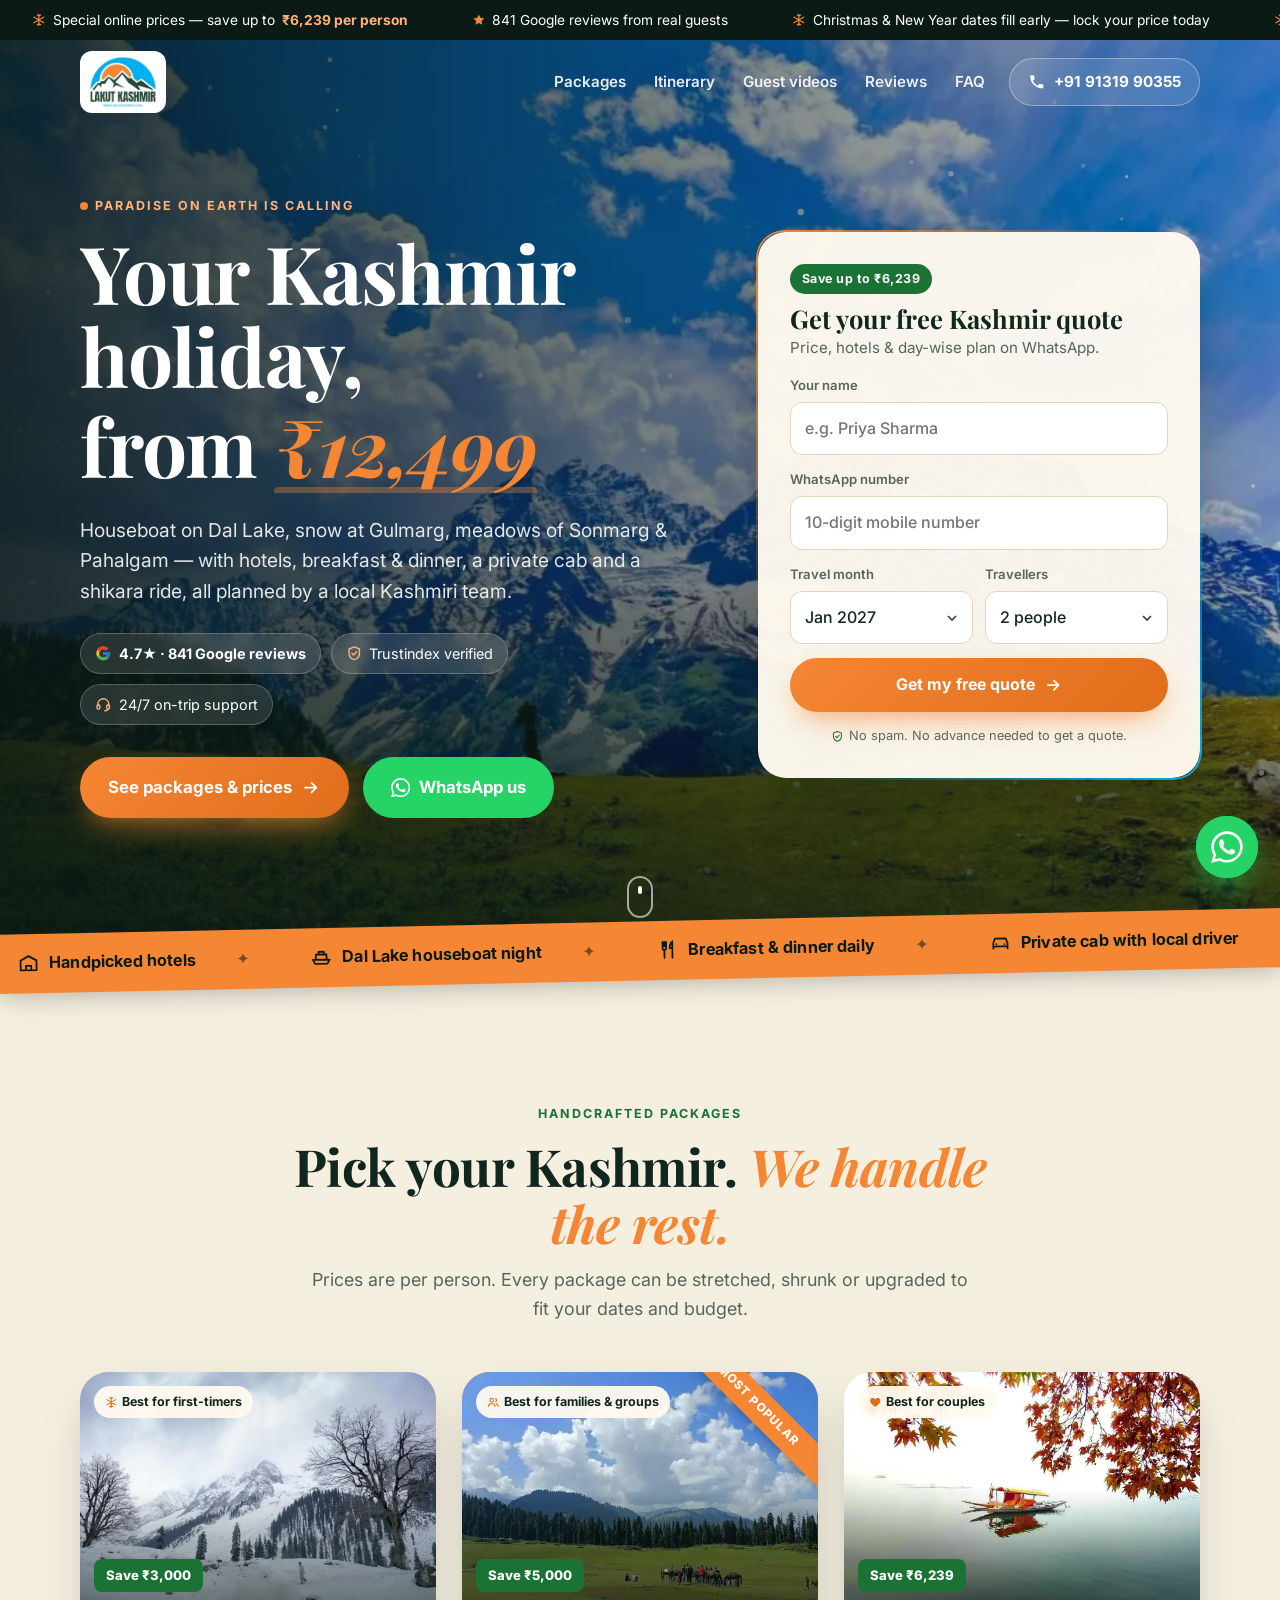
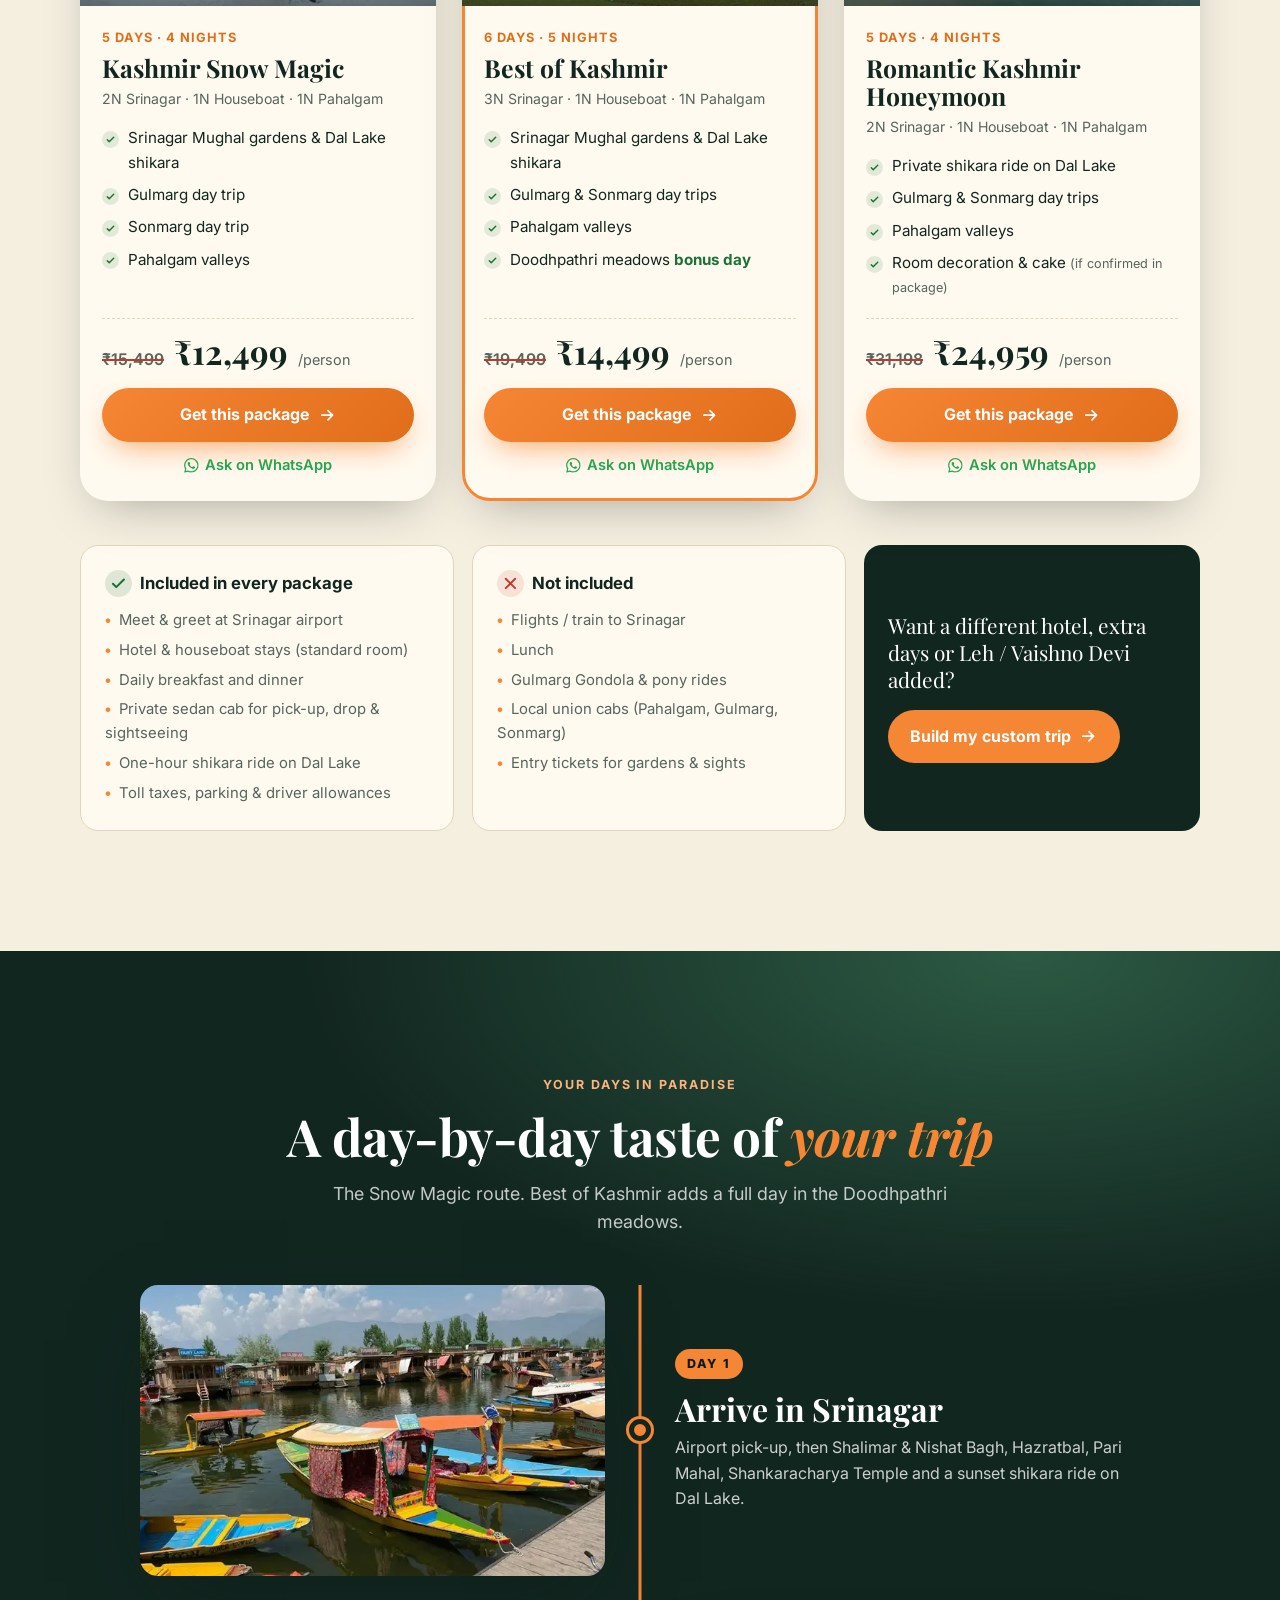
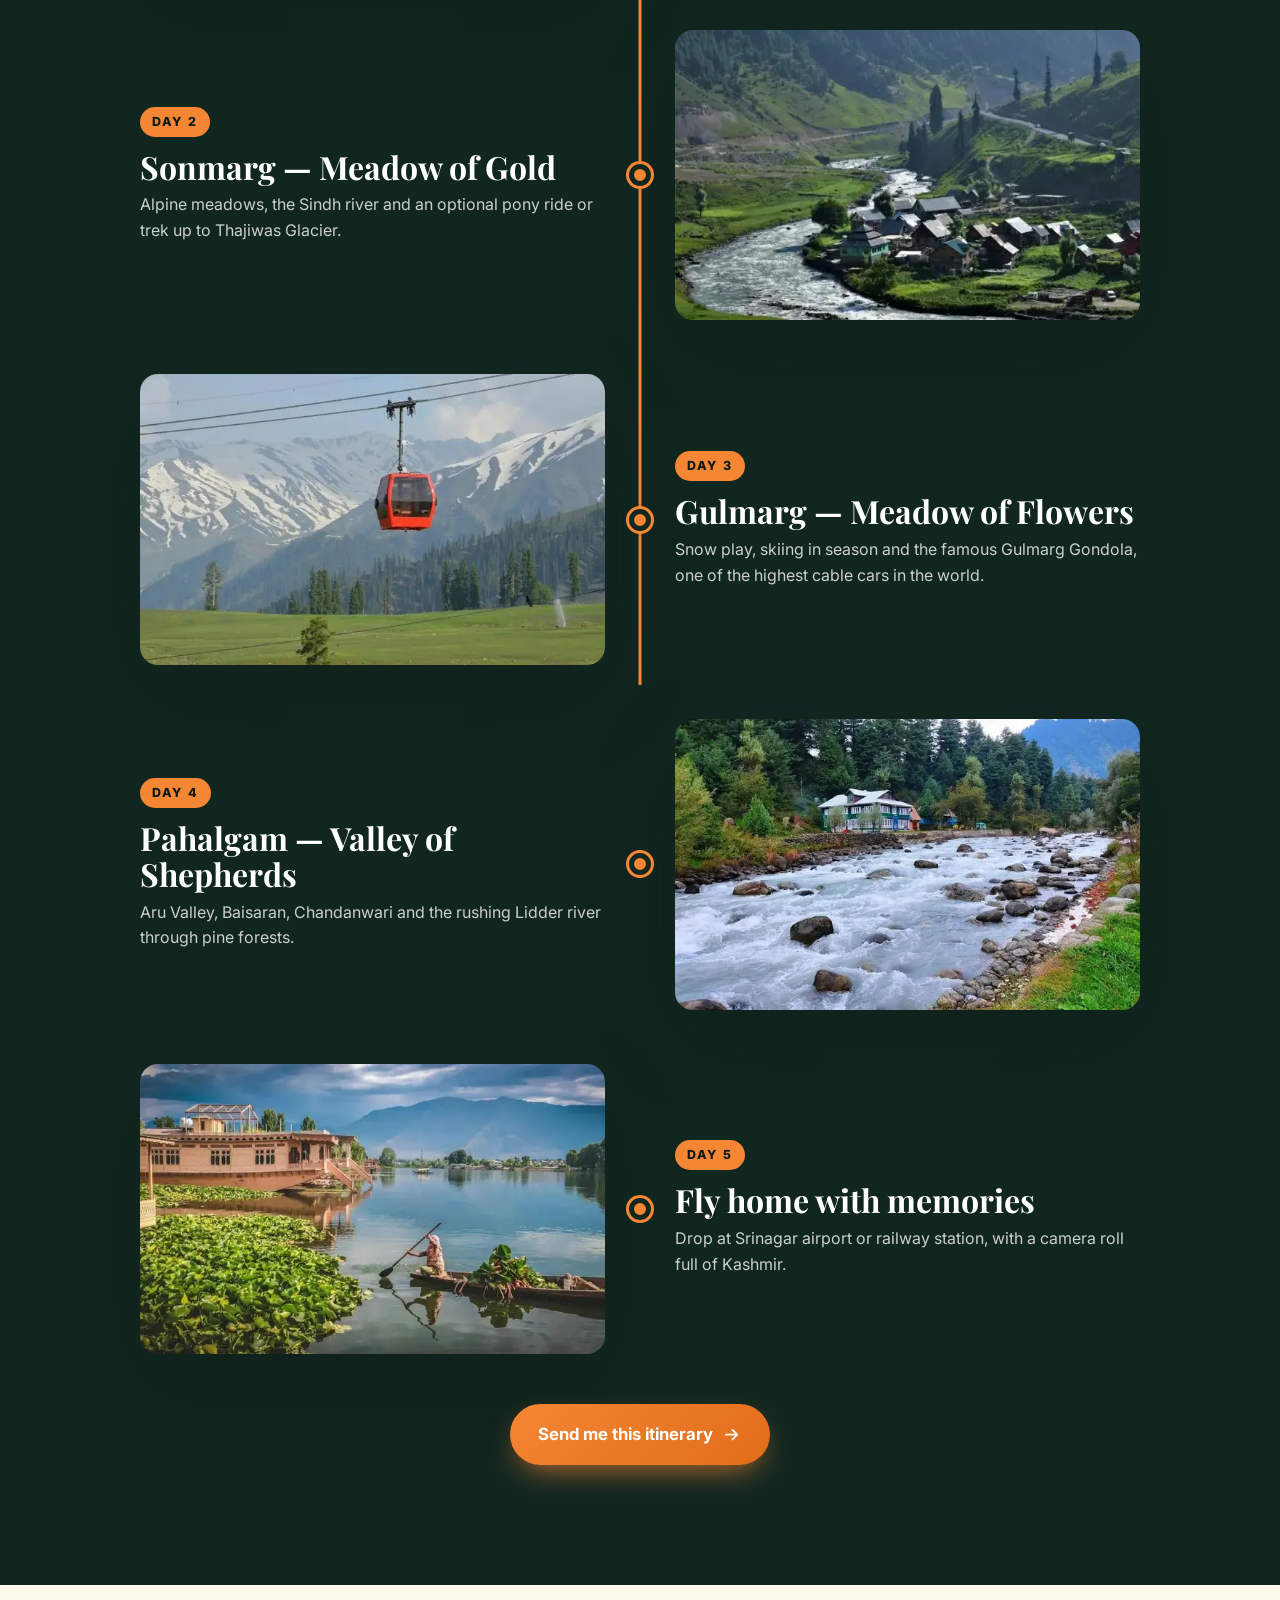
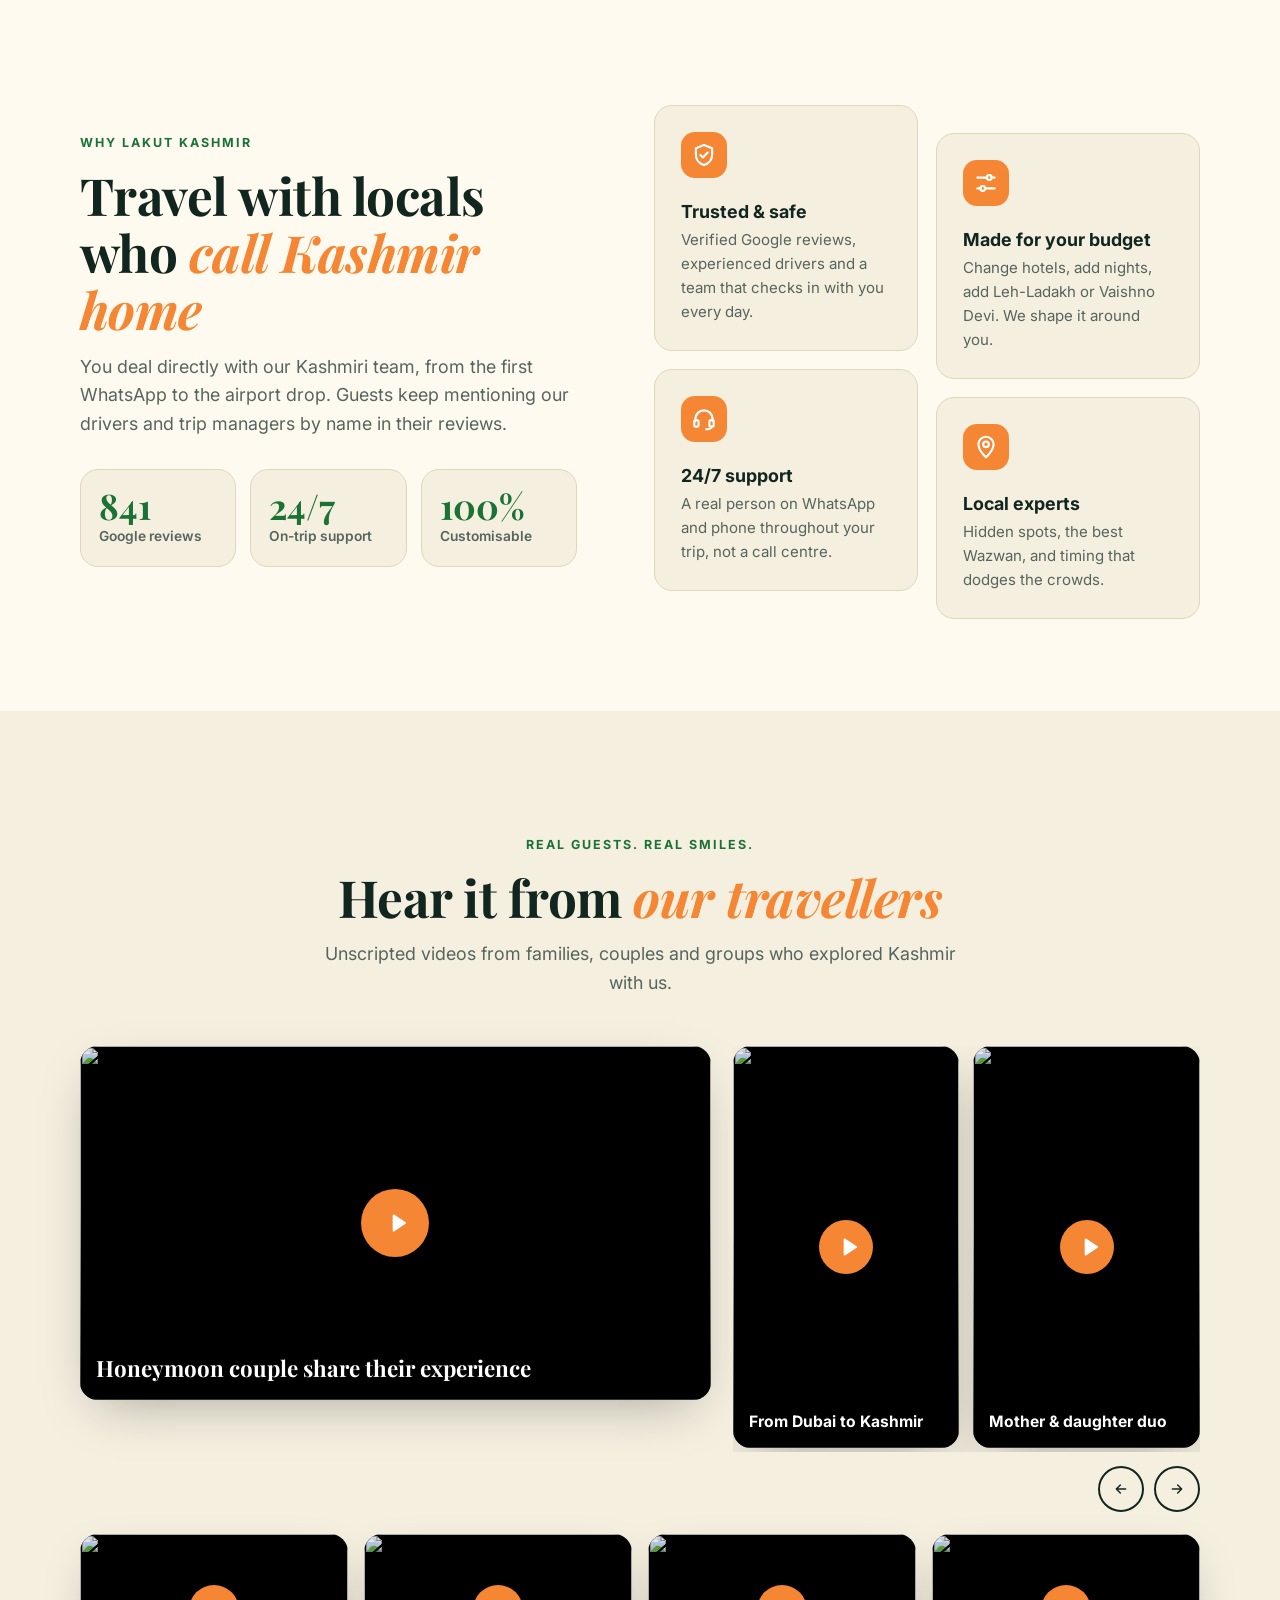
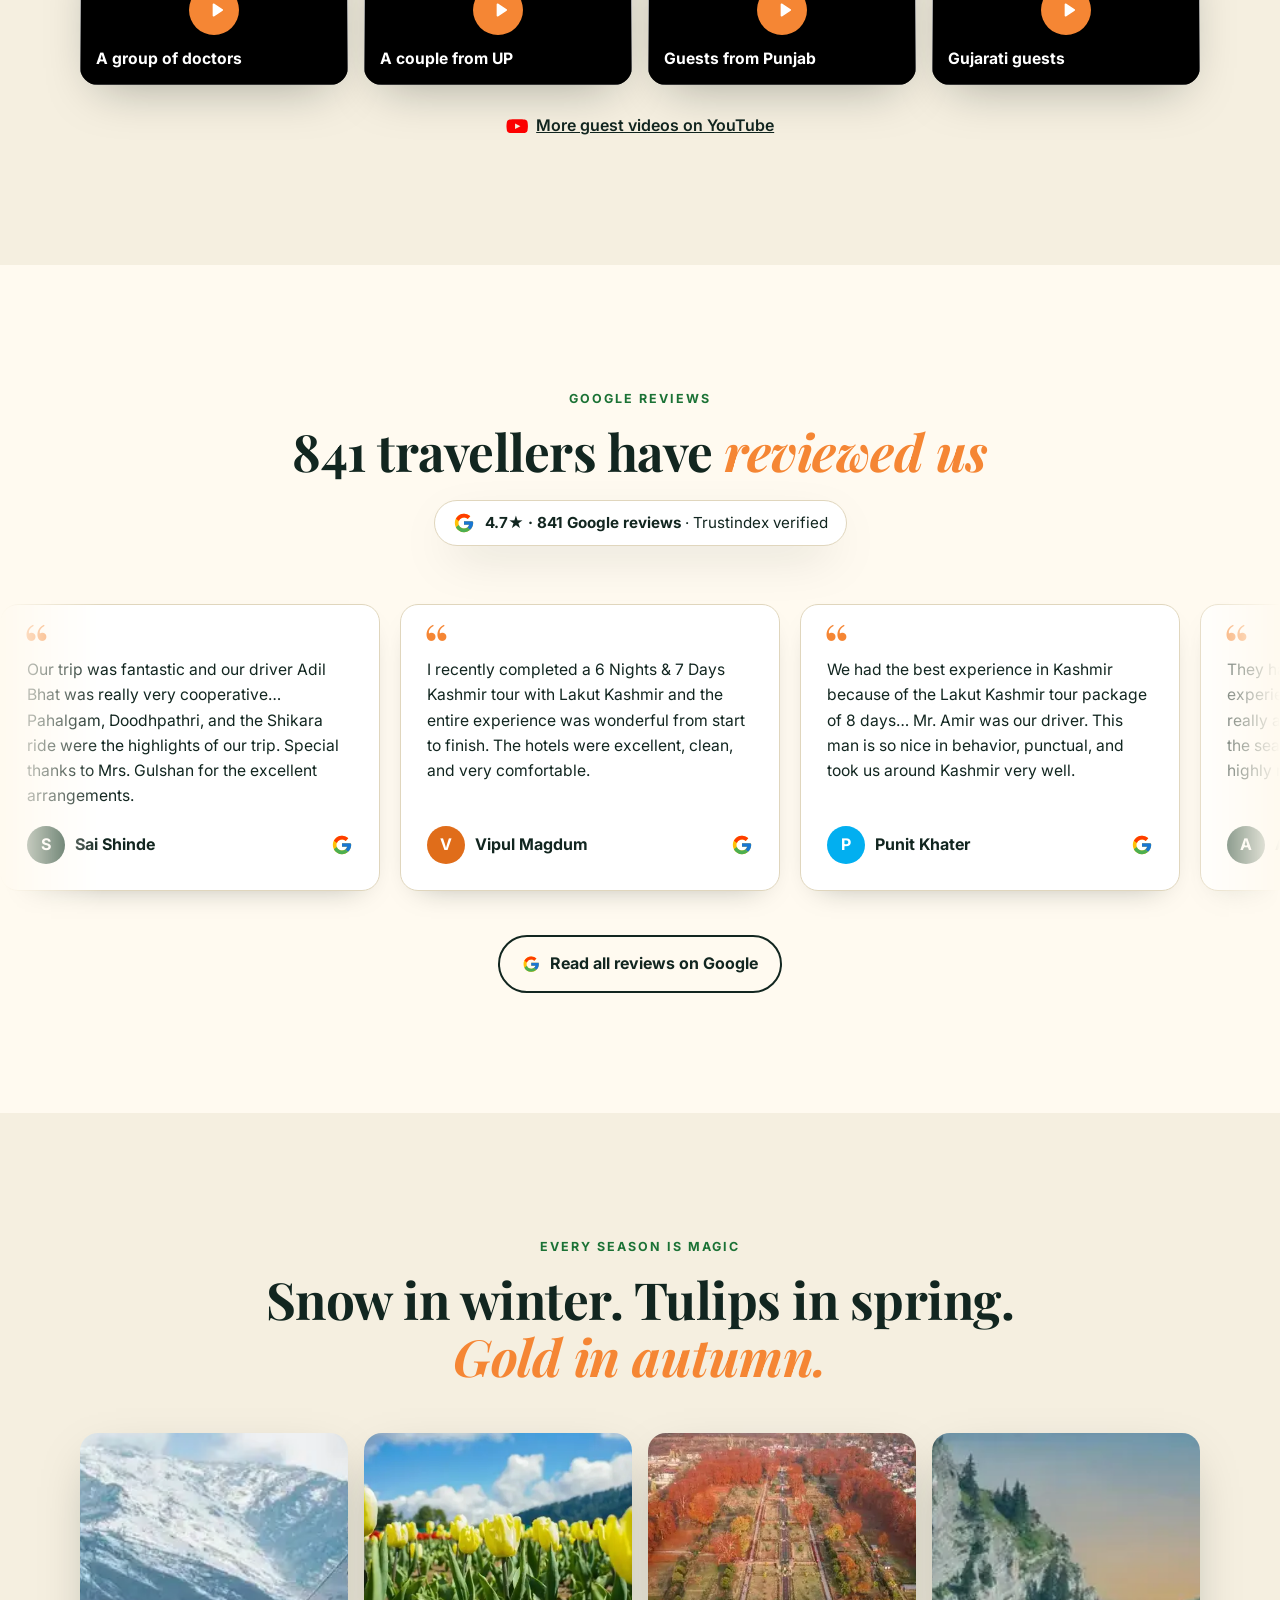
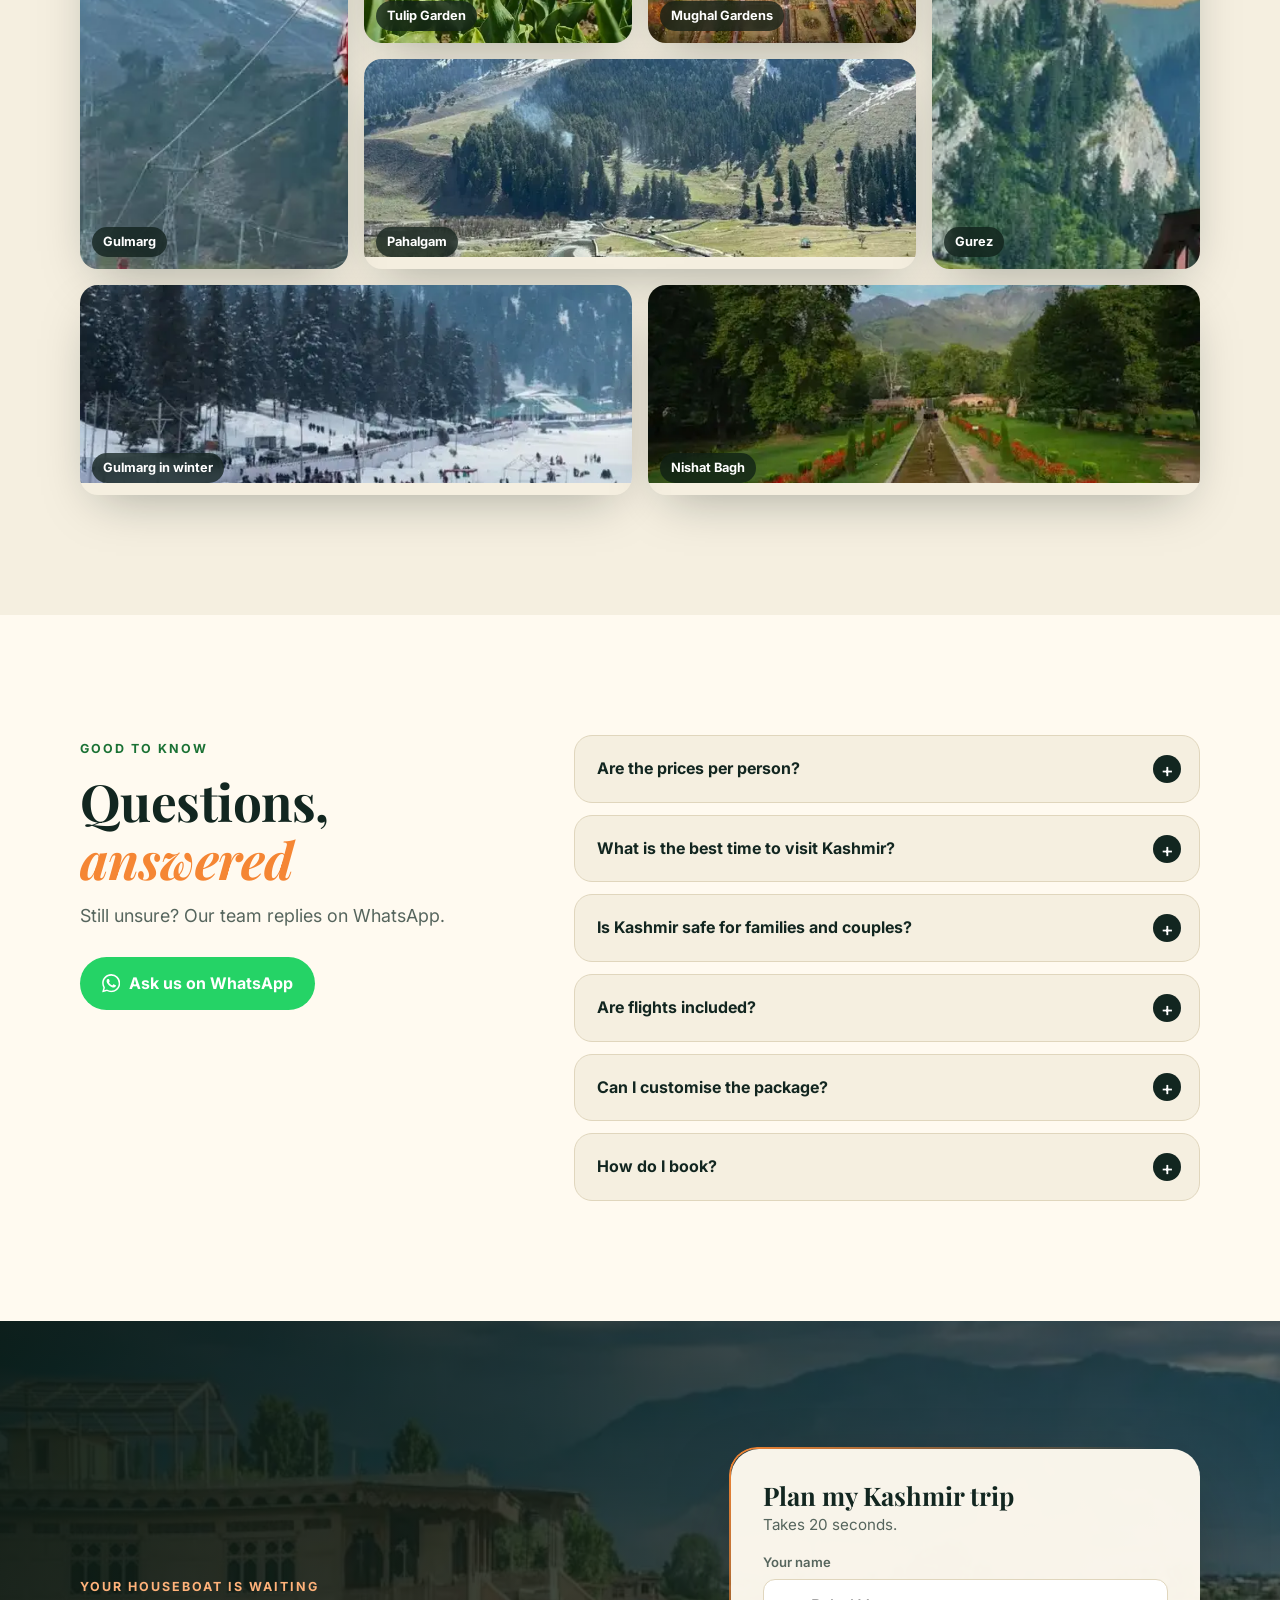
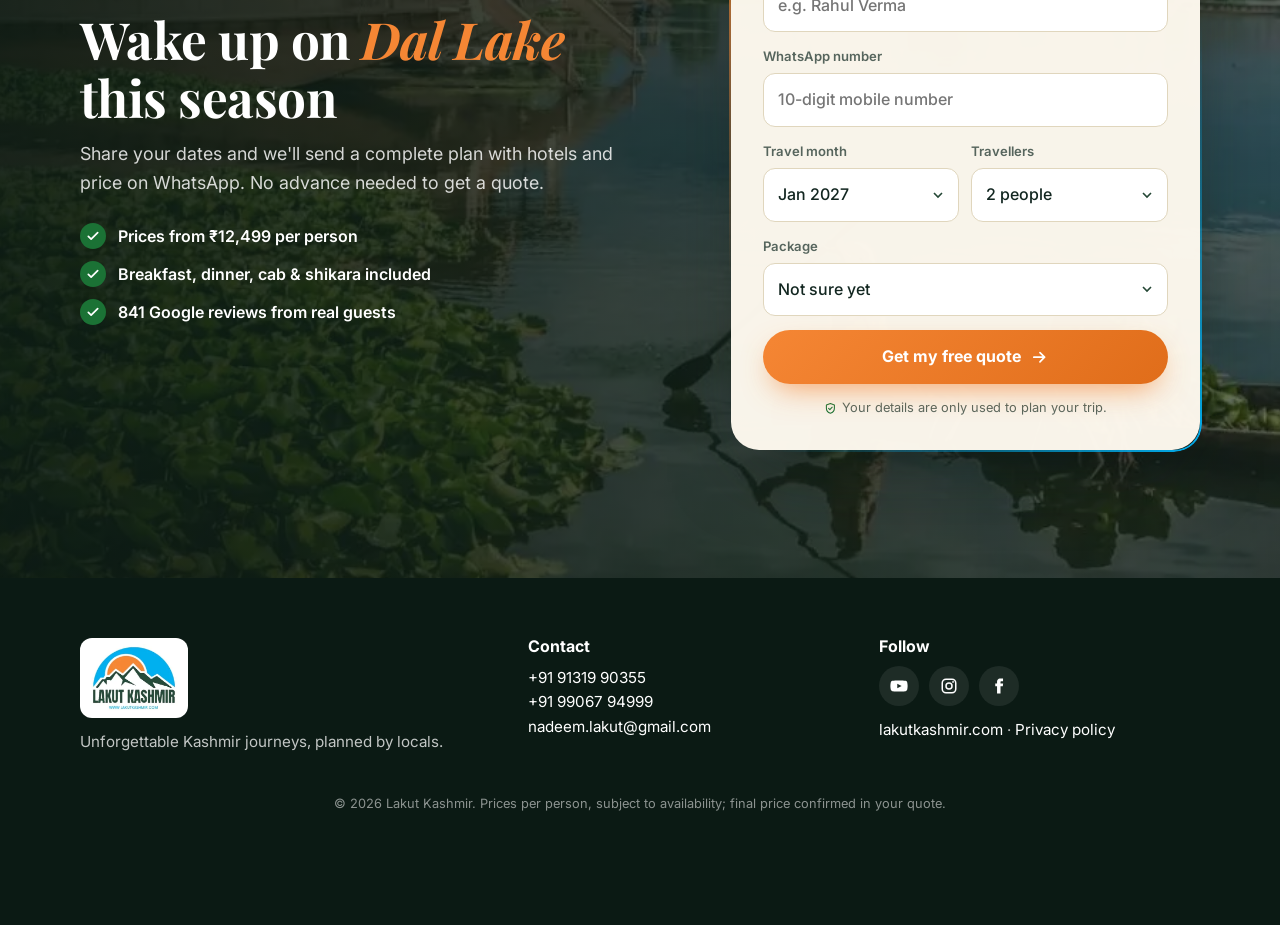
==== commit 72c27865: "Landing page: no layout jump on desktop, WhatsApp button on the first phone screen, Google tag after" ====
--- a/index.html
+++ b/index.html
@@ -18,8 +18,8 @@
 
   <link rel="preconnect" href="https://fonts.googleapis.com">
   <link rel="preconnect" href="https://fonts.gstatic.com" crossorigin>
-  <link href="https://fonts.googleapis.com/css2?family=Inter:wght@400;500;600;700;800&family=Playfair+Display:ital,wght@0,600;0,700;1,600;1,700&display=swap" rel="stylesheet" media="print" onload="this.media='all'">
-  <noscript><link href="https://fonts.googleapis.com/css2?family=Inter:wght@400;500;600;700;800&family=Playfair+Display:ital,wght@0,600;0,700;1,600;1,700&display=swap" rel="stylesheet"></noscript>
+  <link href="https://fonts.googleapis.com/css2?family=Inter:wght@400;600;700;800&family=Playfair+Display:ital,wght@0,600;0,700;1,600;1,700&display=swap" rel="stylesheet" media="print" onload="this.media='all'">
+  <noscript><link href="https://fonts.googleapis.com/css2?family=Inter:wght@400;600;700;800&family=Playfair+Display:ital,wght@0,600;0,700;1,600;1,700&display=swap" rel="stylesheet"></noscript>
   <link rel="preload" as="image" href="assets/img/sonamarg-1-m.webp" media="(max-width: 760px)" fetchpriority="high">
   <link rel="preload" as="image" href="assets/img/sonamarg-1.webp" media="(min-width: 761px)" fetchpriority="high">
   <link rel="stylesheet" href="assets/css/style.css">
@@ -140,7 +140,7 @@
           <p class="hero__sub" data-hero-sub>Houseboat on Dal Lake, snow at Gulmarg, meadows of Sonmarg &amp; Pahalgam — with hotels, breakfast &amp; dinner, a private cab and a shikara ride, all planned by a local Kashmiri team.</p>
 
           <ul class="hero__chips">
-            <li><svg class="g"><use href="#i-google"/></svg><b data-rating-text>841 Google reviews</b></li>
+            <li><svg class="g"><use href="#i-google"/></svg><b data-rating-text>4.7★ · 841 Google reviews</b></li>
             <li><svg><use href="#i-shield"/></svg>Trustindex verified</li>
             <li><svg><use href="#i-headset"/></svg>24/7 on-trip support</li>
           </ul>
@@ -421,7 +421,7 @@
         <div class="section__head" data-reveal>
           <p class="eyebrow">Google reviews</p>
           <h2 id="rv-title" class="h2"><span data-rating-head>841 travellers</span> have <em>reviewed us</em></h2>
-          <div class="g-badge"><svg><use href="#i-google"/></svg><span><b data-rating-text>841 Google reviews</b> · Trustindex verified</span></div>
+          <div class="g-badge"><svg><use href="#i-google"/></svg><span><b data-rating-text>4.7★ · 841 Google reviews</b> · Trustindex verified</span></div>
         </div>
       </div>
       <div class="rv-marquee" data-reveal>
--- a/assets/css/style.css
+++ b/assets/css/style.css
@@ -440,7 +440,10 @@
   .modal__art { min-height: 120px; }
   .modal__form { padding: 22px 20px 24px; }
   .foot__grid { grid-template-columns: 1fr; }
-  .fab-wa { display: none; }
+  .fab-wa { width: 54px; height: 54px; right: 14px; bottom: calc(14px + env(safe-area-inset-bottom)); transition: opacity .3s, transform .3s var(--ease); }
+  .fab-wa svg { width: 28px; height: 28px; }
+  .fab-wa__tip { display: none; }
+  body.mbar-on .fab-wa { opacity: 0; transform: scale(.6); pointer-events: none; }
   .mbar {
     display: grid; grid-template-columns: 1fr 1fr 1.4fr; gap: 8px;
     position: fixed; left: 0; right: 0; bottom: 0; z-index: 45;
